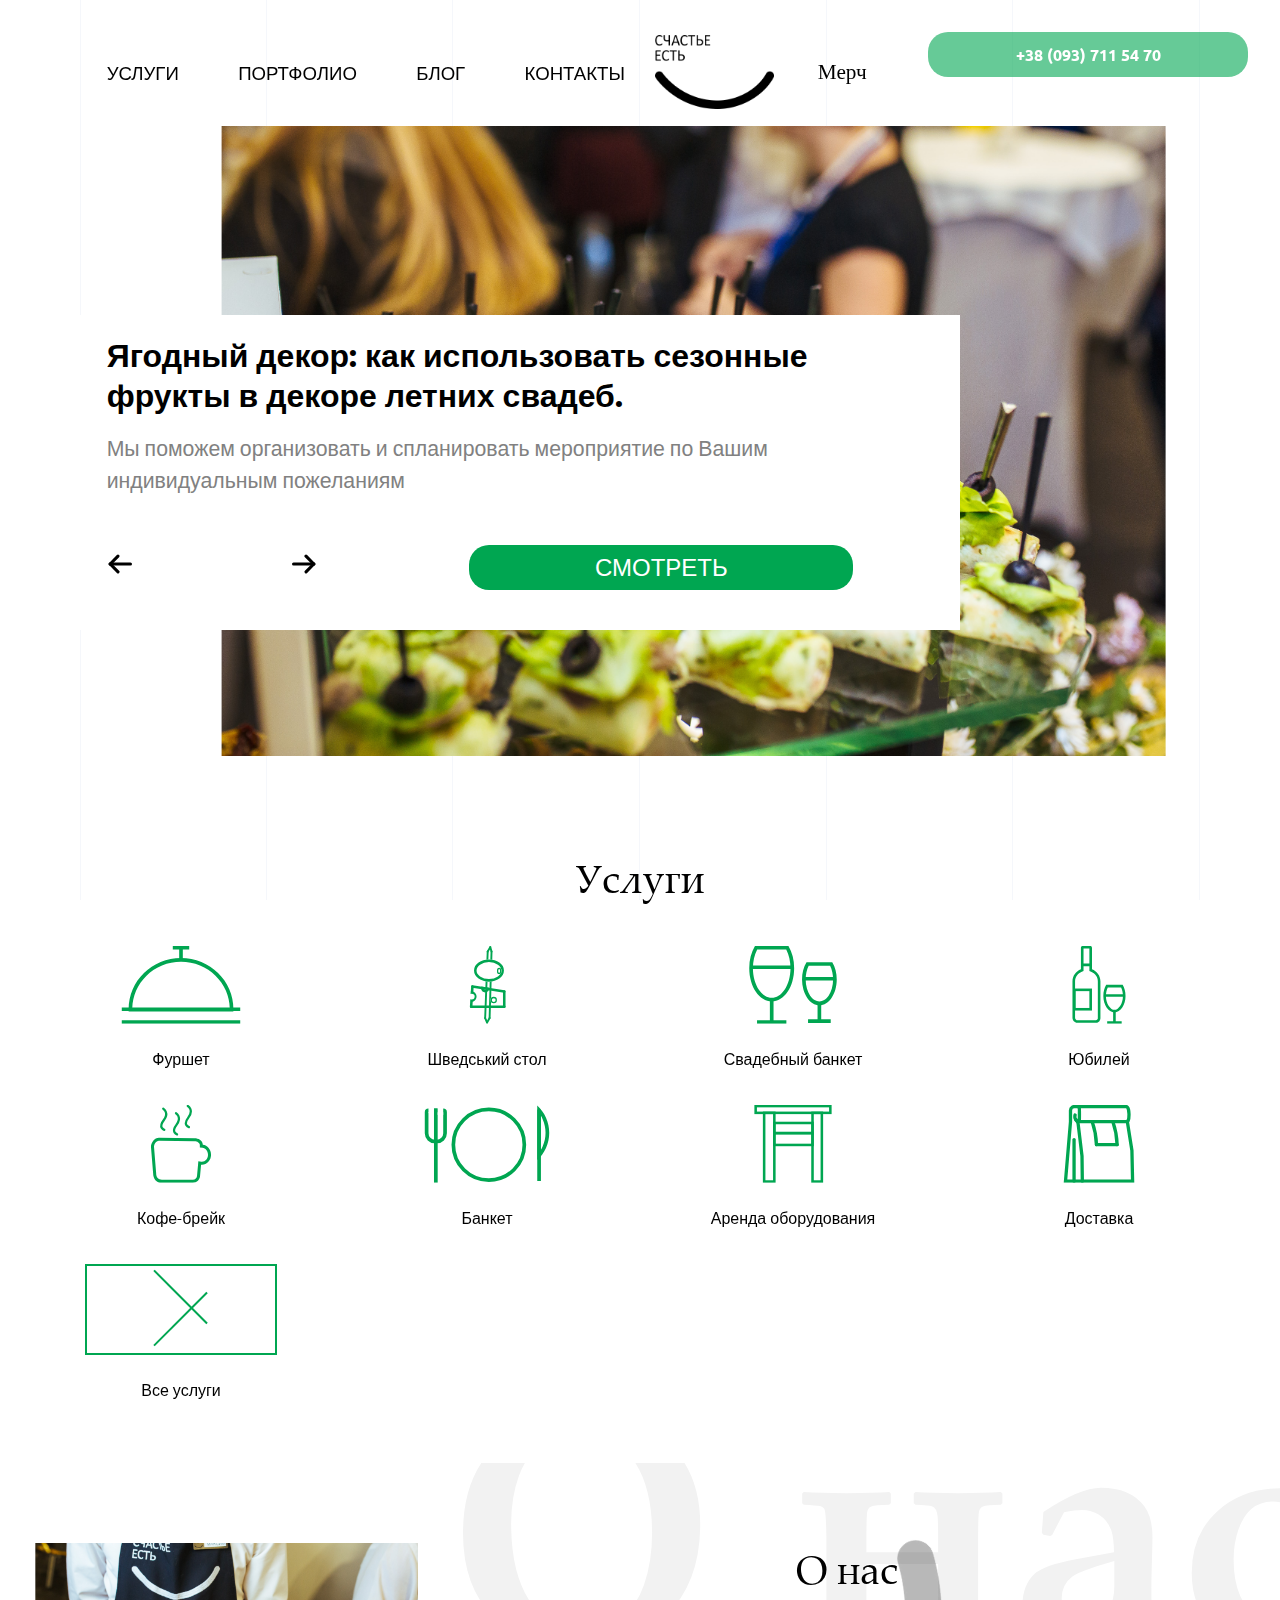
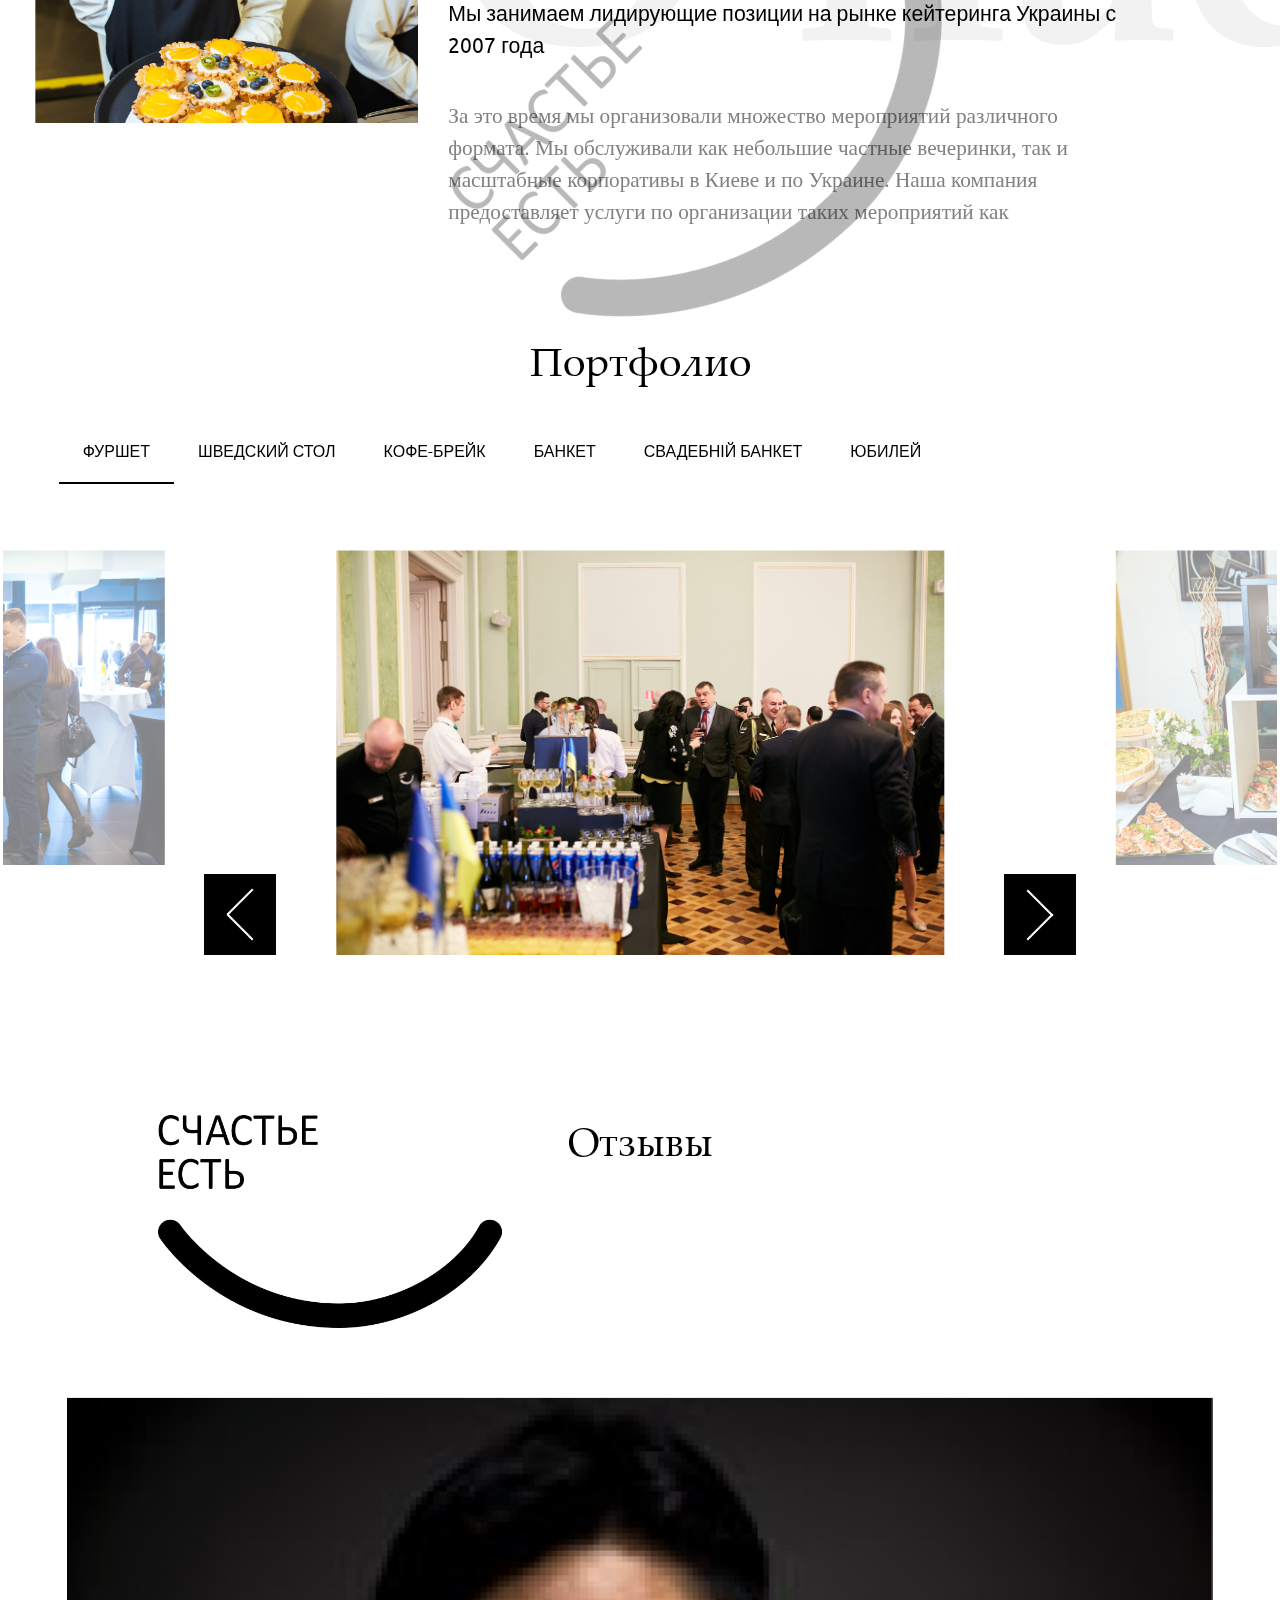
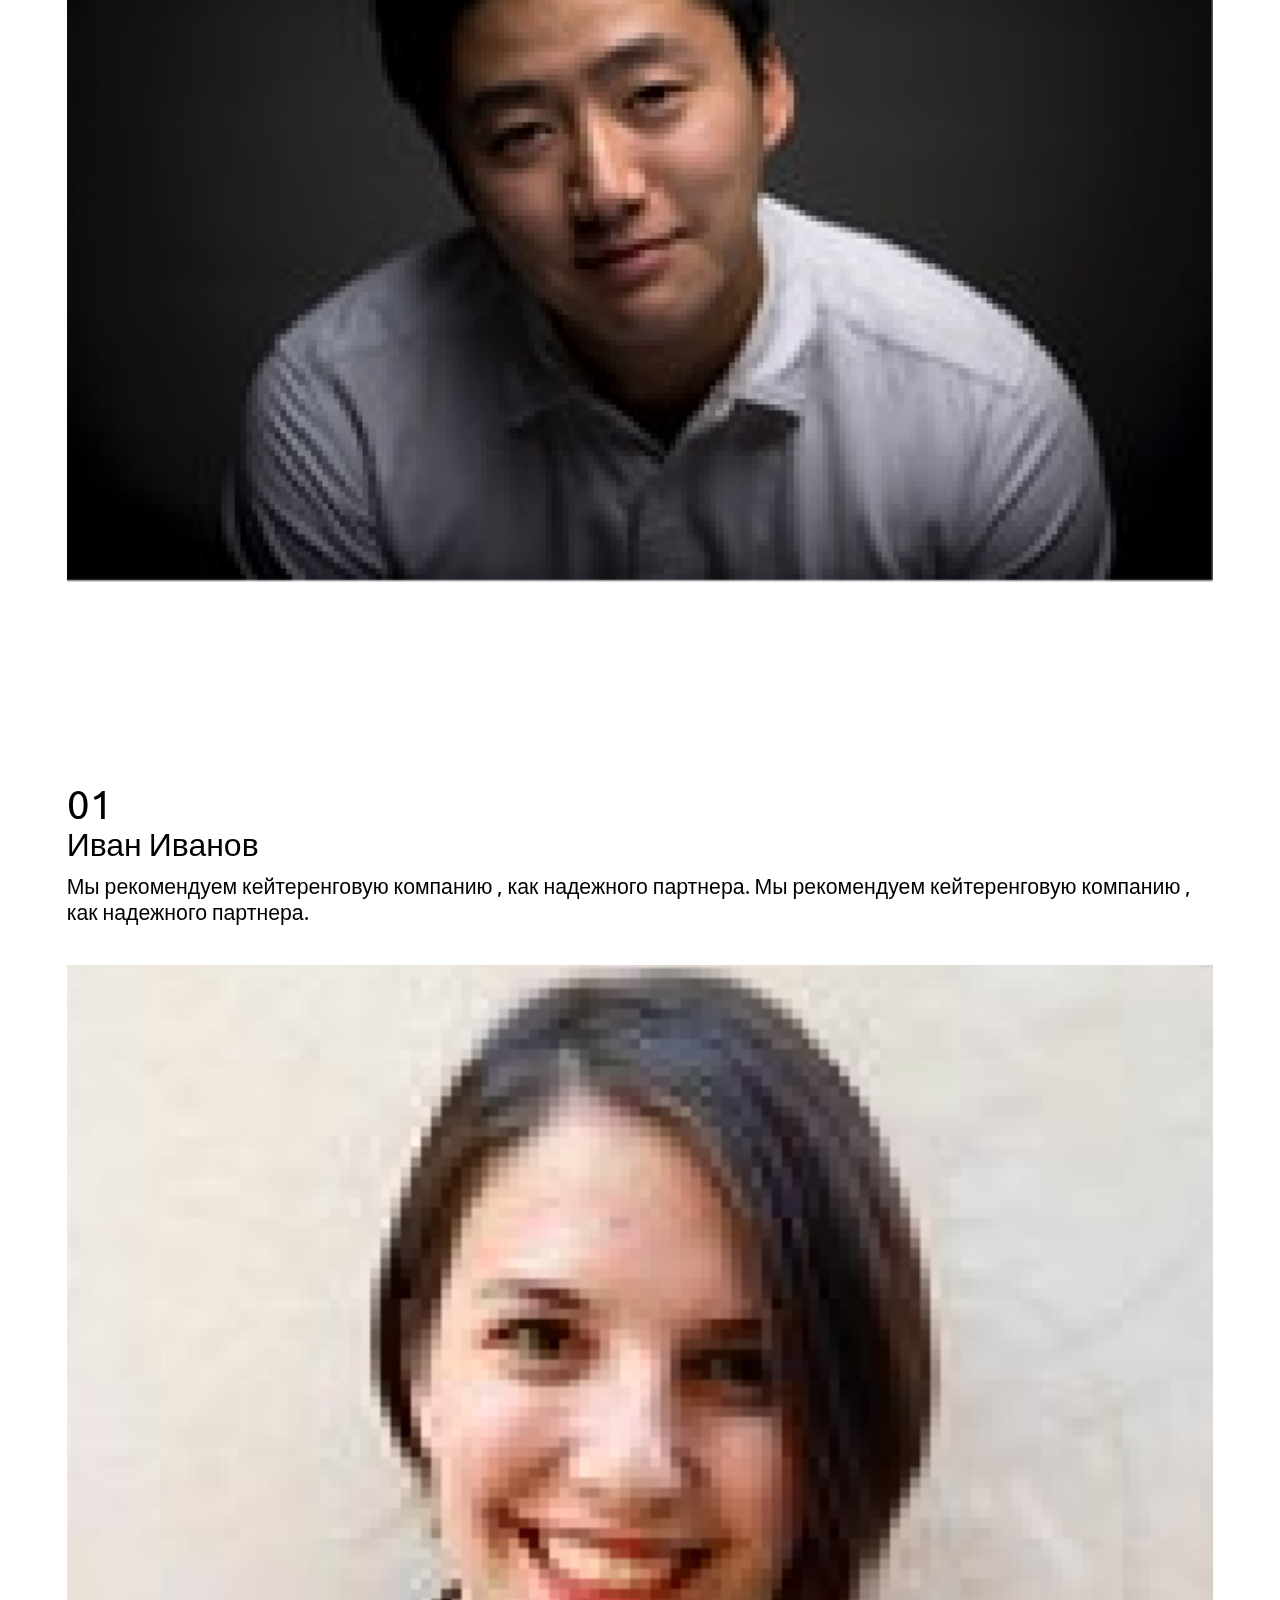
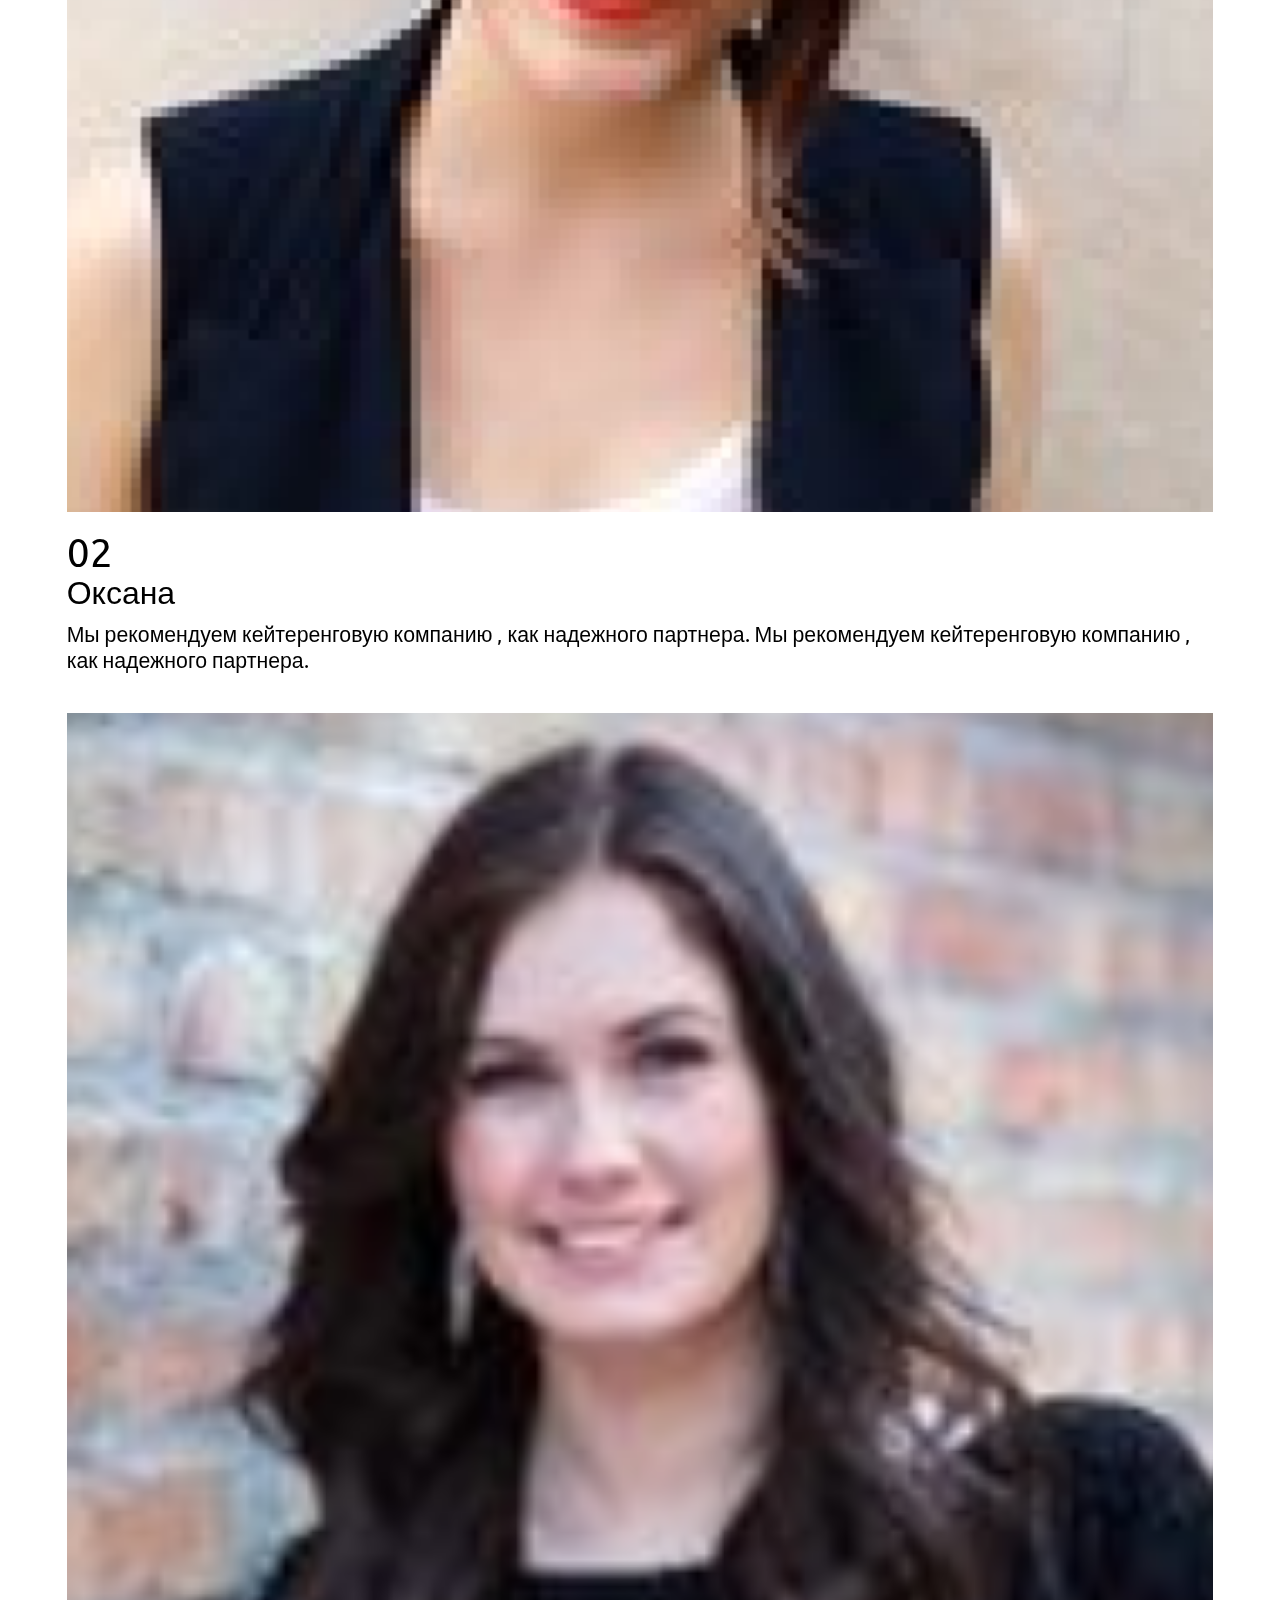
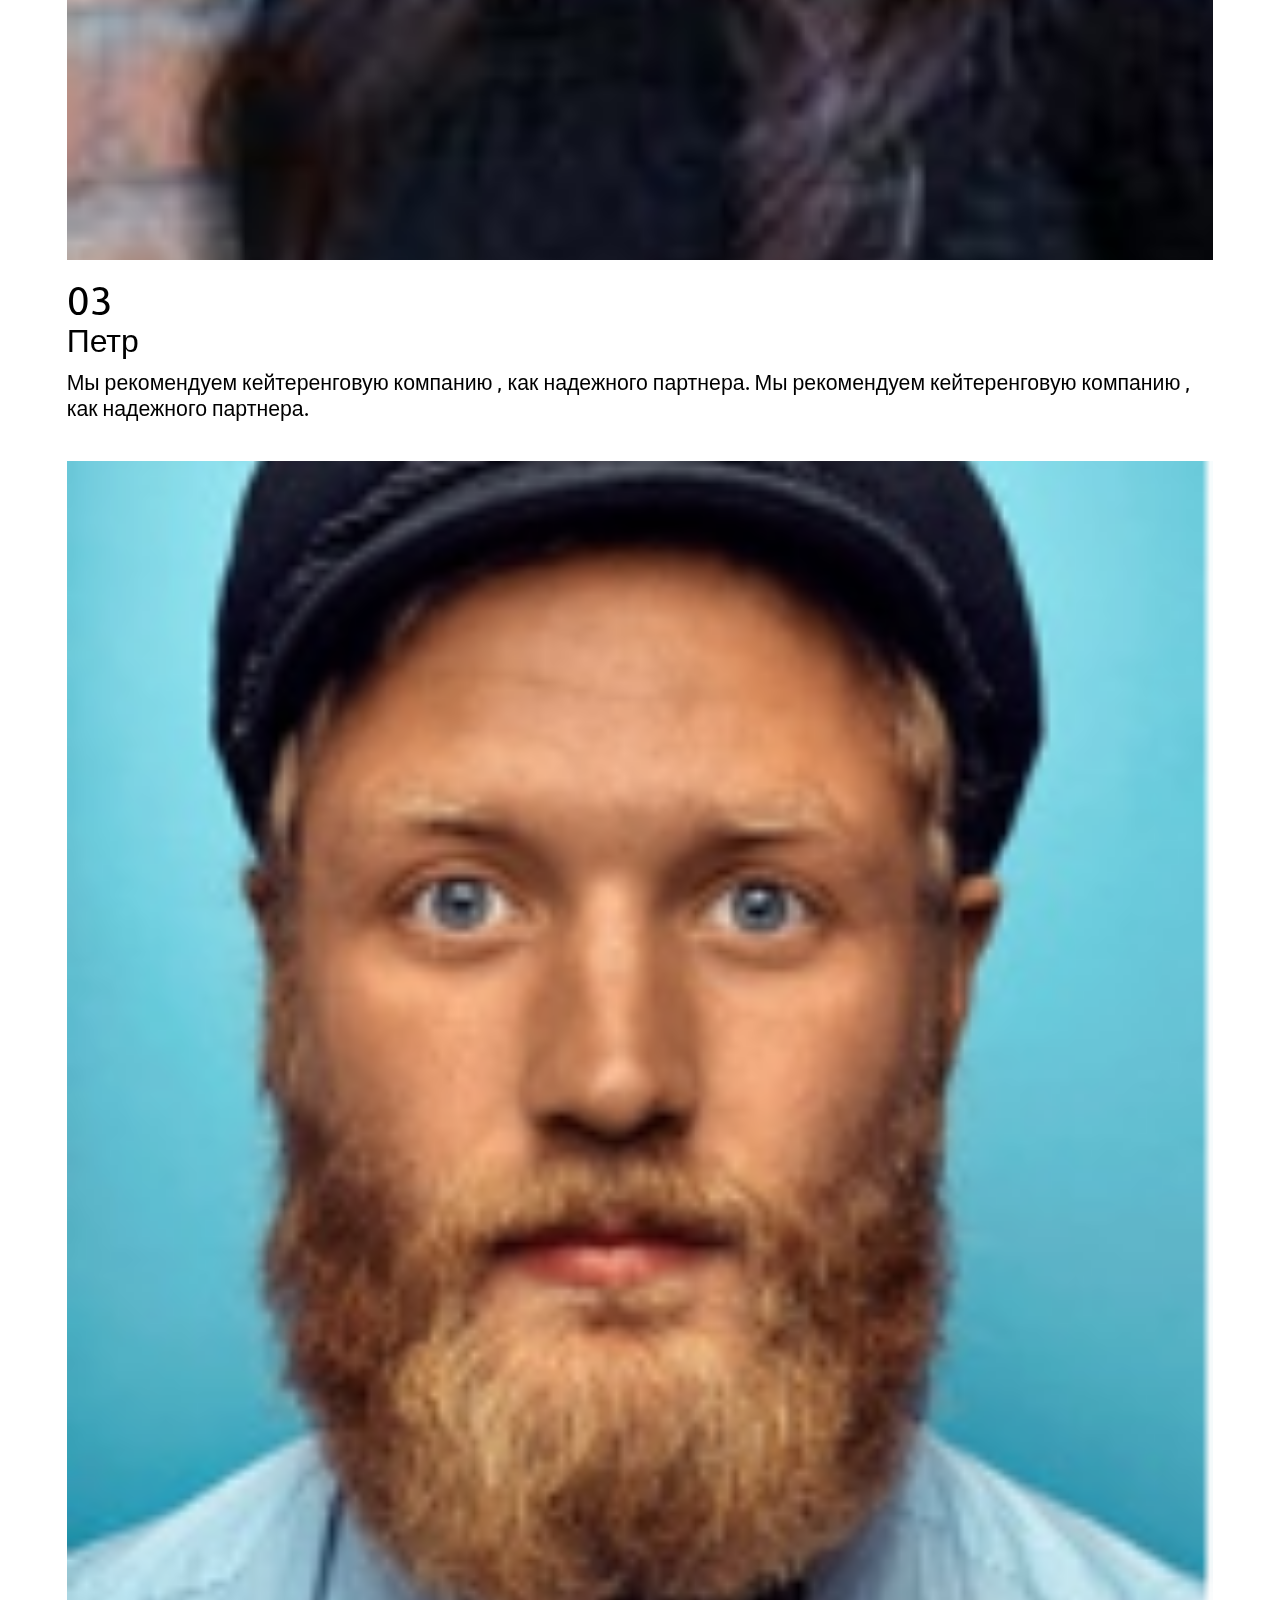
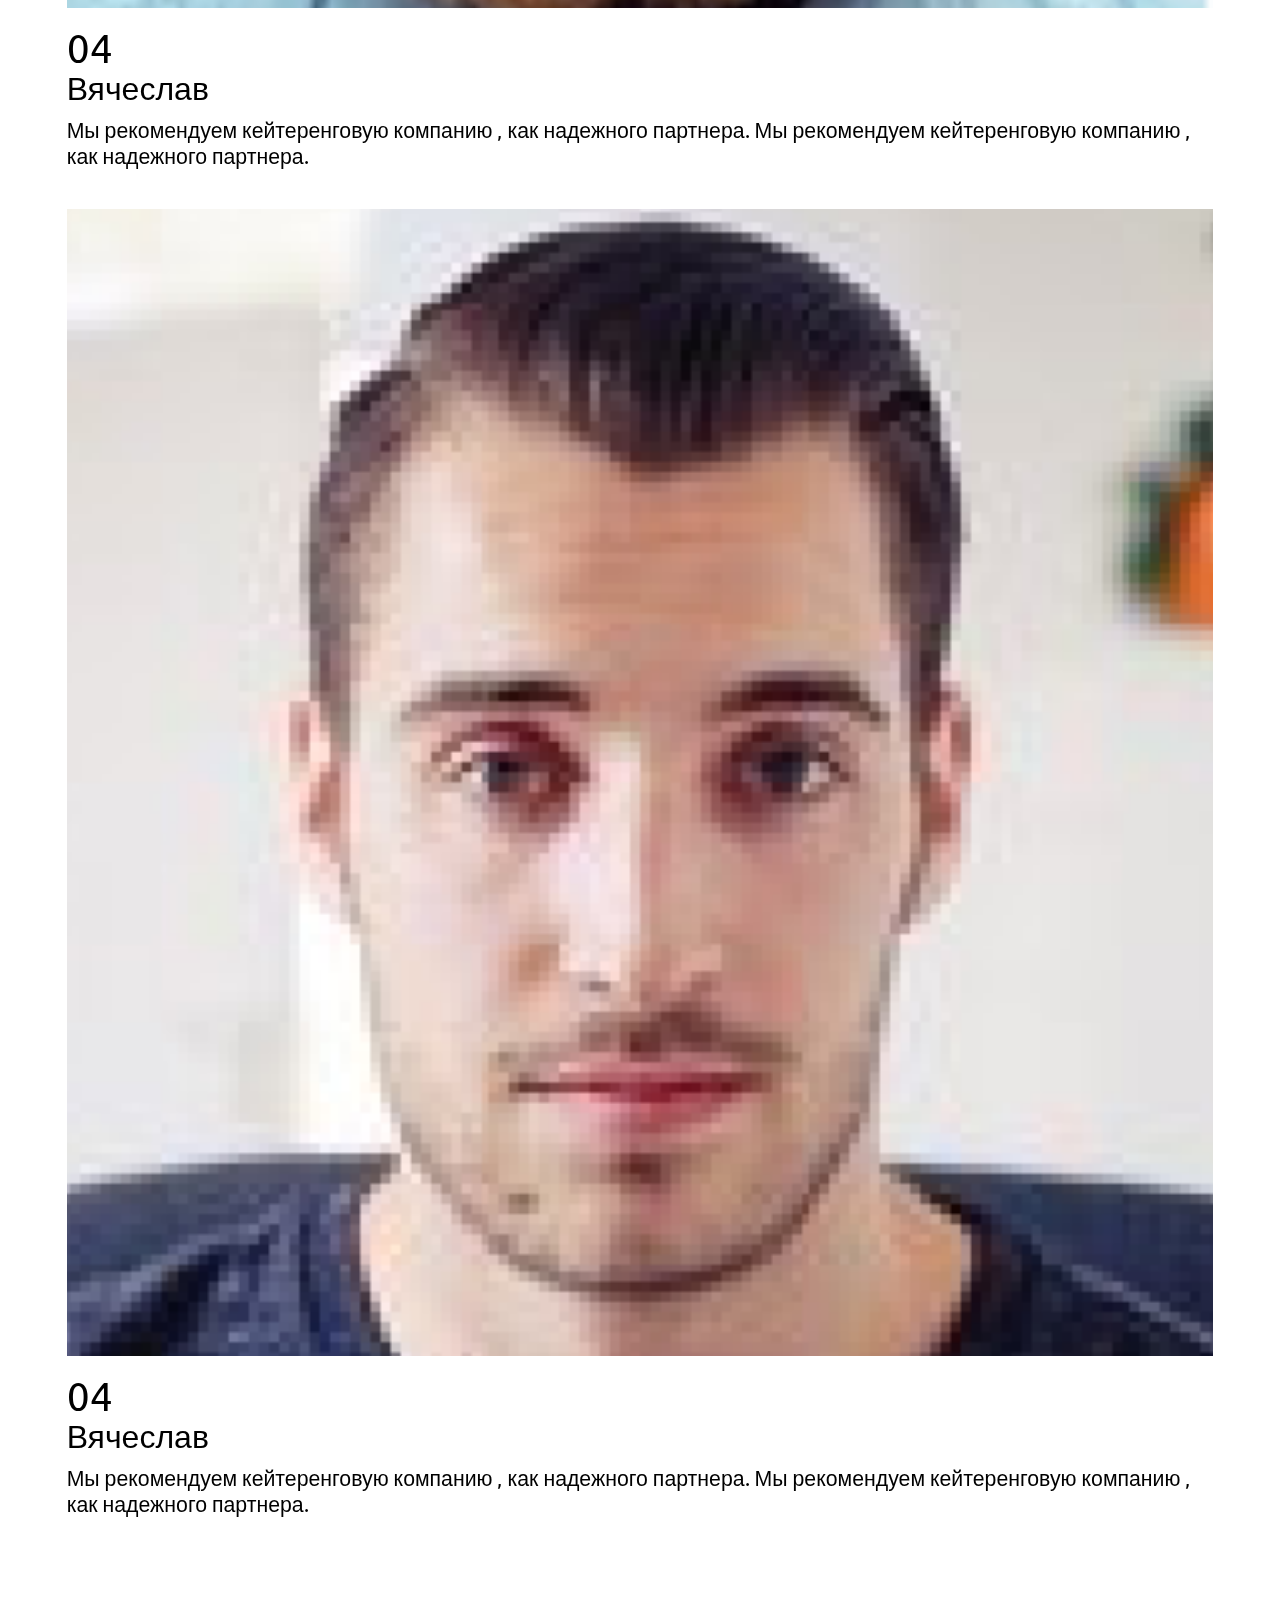
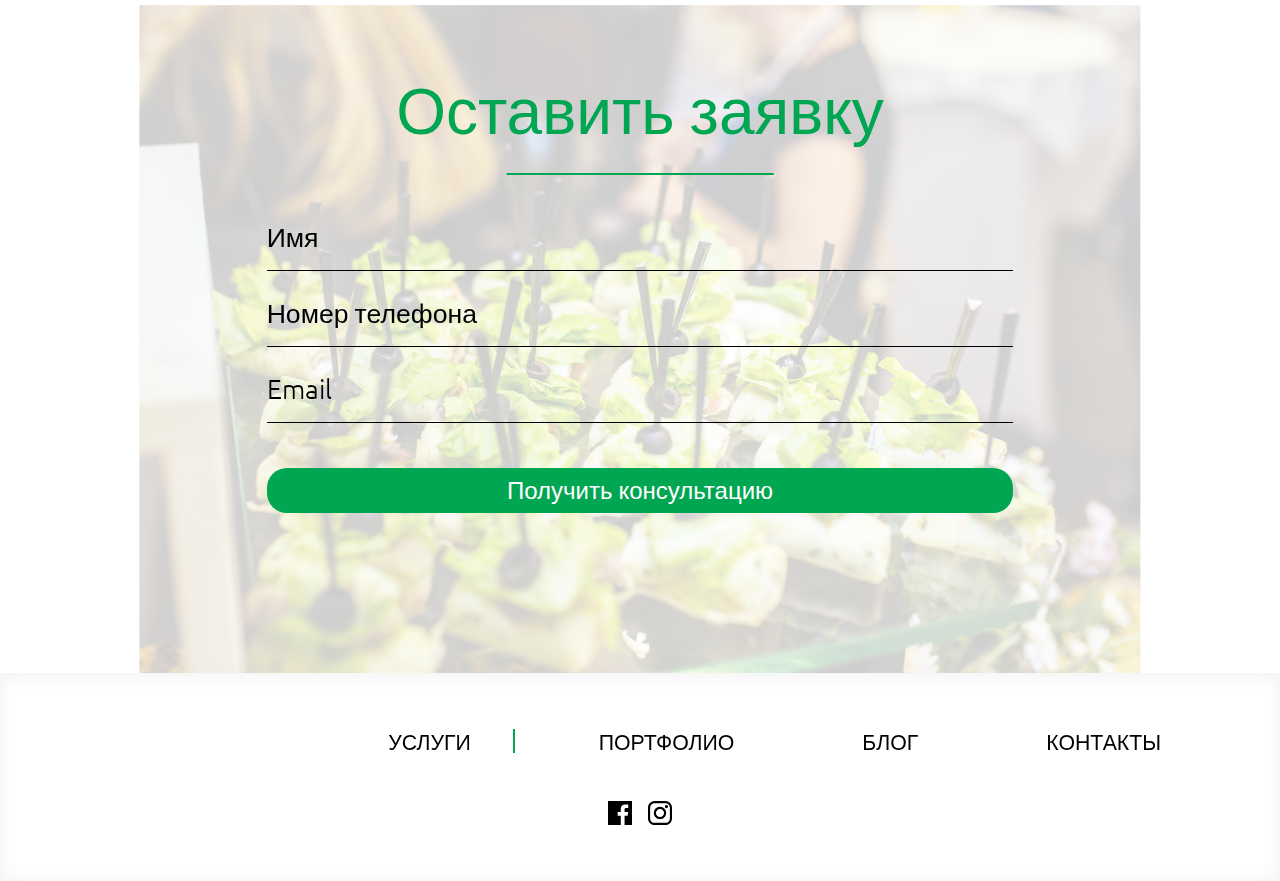
==== index.html @ 5f440e5e "create slider_riviews" ====
<!doctype html>
<html lang="en">
<head>
    <meta charset="UTF-8">
    <meta name="viewport"
          content="width=device-width, user-scalable=no, initial-scale=1.0, maximum-scale=1.0, minimum-scale=1.0">
    <meta http-equiv="X-UA-Compatible" content="ie=edge">
    <link rel="stylesheet" href="assest/fonts/palatino.css">
    <link rel="stylesheet" href="assest/fonts/ubuntu.css">
    <link rel="stylesheet" href="assest/css/reset.css">
    <link rel="stylesheet" href="assest/css/bootstrap-grid.min.css">
    <link rel="stylesheet" href="assest/js/slick/slick.css">
    <link rel="stylesheet" href="assest/css/style.css">
    <title>Catering</title>
</head>
<body>
<div class="main_wrapper">
    <header>
        <div class="container-fluid">
            <div class="row d-flex flex-row align-items-center ">
                <div class="col-3 d-block  col-md-6">
                    <div class=" d-md-none menu_burger menu_burger-js">
                        <p></p>
                    </div>
                    <div class="menu d-flex flex-column flex-md-row justify-content-md-between align-items-md-center">
                        <a class="menu_item" href="services.html">УСЛУГИ</a>
                        <a class="menu_item" href="portfolio.html">ПОРТФОЛИО</a>
                        <a class="menu_item" href="blog.html">БЛОГ</a>
                        <a class="menu_item" href="contacts.html">КОНТАКТЫ</a>
                        <a class="menu_item d-md-none" href="merch.html">МEРЧ</a>
                        <div class="menu_social d-md-none">
                            <div class="menu_social_icon">
                                <img src="assest/img/svg/facebook_black.svg" alt="">
                            </div>
                            <div class="menu_social_icon">
                                <img src="assest/img/svg/002-instagram-black.svg" alt="">
                            </div>
                        </div>
                    </div>
                </div>
                <div class="col-4 col-md-2">
                    <a href="index.html" class="logo_wrapper">
                        <img src="assest/img/svg/photo_2019-01-15_16-06-22.png" alt="">
                    </a>
                </div>
                <div class="d-none d-md-block col-md-2 justify-content-md-start align-items-md-center">
                    <a class="header_merch" href="merch.html">Мерч</a>
                </div>
                <button class="btn header_btn">
                    <p class="button_text d-none d-md-block">+38 (093) 711 54 70</p>
                    <img src="assest/img/svg/phone-call_header.svg" class="header_call_icon d-md-none">
                </button>
            </div>
        </div>
    </header>
    <section class="main_section">
        <div class="main_section_slider">
            <div class="main_section_slider_img_wrapper">
                <div class="main_section_slider_img">
                    <div>
                        <div class="slider_img_item">
                            <img src="assest/img/footer.jpg" alt="">
                        </div>
                    </div>
                    <div>
                        <div class="slider_img_item">
                            <img src="assest/img/header.jpg" alt="">
                        </div>
                    </div>
                    <div>
                        <div class="slider_img_item">
                            <img src="assest/img/about.jpg" alt="">
                        </div>
                    </div>
                </div>
            </div>
            <div class="main_section_slider_text_wrapper">
                <div class="main_section_slider_text">
                    <div>
                        <div class="slider_text_item">
                            <div class="slider_text_item_head">
                                Ягодный декор: как использовать сезонные фрукты в декоре летних свадеб.
                            </div>
                            <div class="slider_text_item_desc"><p>Мы поможем организовать и спланировать мероприятие по Вашим индивидуальным пожеланиям</p></div>
                            <div class="slider_text_item_button">
                                <a class="btn d-flex justify-content-center align-items-center" href="">СМОТРЕТЬ</a>
                            </div>
                        </div>
                    </div>
                    <div>
                        <div class="slider_text_item">
                            <div class="slider_text_item_head">
                                Украшение зала цветами летом
                            </div>
                            <div class="slider_text_item_desc"><p>Мы поможем организовать и спланировать мероприятие по Вашим индивидуальным пожеланиям.Мы поможем организовать и спланировать мероприятие по Вашим индивидуальным пожеланиям
                                Мы поможем организовать и спланировать мероприятие по Вашим индивидуальным пожеланиям</p></div>
                            <div class="slider_text_item_button">
                                <a class="btn d-flex justify-content-center align-items-center" href="">СМОТРЕТЬ</a>
                            </div>
                        </div>
                    </div>
                    <div>
                        <div class="slider_text_item">
                            <div class="slider_text_item_head">
                                Советы по оформлению зала
                            </div>
                            <div class="slider_text_item_desc"><p>Мы поможем организовать и спланировать мероприятие по Вашим индивидуальным пожеланиям</p></div>
                            <div class="slider_text_item_button">
                                <a class="btn d-flex justify-content-center align-items-center" href="">СМОТРЕТЬ</a>
                            </div>
                        </div>
                    </div>
                </div>
            </div>
        </div>
    </section>
    <section class="services">
        <h2 class="services_title">Услуги</h2>
        <div class="container-fluid">
            <div class="row d-flex flex-wrap">
                <div class="col-4 col-md-3">
                    <a href="#" class="services_wrapper_item">
                        <div class="services_wrapper_item_img">
                            <img src="assest/img/svg/services_icon_1.svg" alt="">
                        </div>
                        <p>Фуршет</p>
                    </a>
                </div>
                <div class="col-4 col-md-3">
                    <a href="#" class="services_wrapper_item">
                        <div class="services_wrapper_item_img">
                            <img src="assest/img/svg/services_icon_2.svg" alt="">
                        </div>
                        <p>Шведський стол</p>
                    </a>
                </div>
                <div class="col-4 col-md-3">
                    <a href="#" class="services_wrapper_item">
                        <div class="services_wrapper_item_img">
                            <img src="assest/img/svg/services_icon_3.svg" alt="">
                        </div>
                        <p>Свадебный банкет</p>
                    </a>
                </div>
                <div class="col-4 col-md-3">
                    <a href="#" class="services_wrapper_item">
                        <div class="services_wrapper_item_img">
                            <img src="assest/img/svg/services_icon_4.svg" alt="">
                        </div>
                        <p>Юбилей</p>
                    </a>
                </div>
                <div class="col-4 col-md-3">
                    <a href="#" class="services_wrapper_item">
                        <div class="services_wrapper_item_img">
                            <img src="assest/img/svg/services_icon_5.svg" alt="">
                        </div>
                        <p>Кофе-брейк</p>
                    </a>
                </div>
                <div class="col-4 col-md-3">
                    <a href="#" class="services_wrapper_item">
                        <div class="services_wrapper_item_img">
                            <img src="assest/img/svg/services_icon_6.svg" alt="">
                        </div>
                        <p>Банкет</p>
                    </a>
                </div>
                <div class="col-4 col-md-3">
                    <a href="#" class="services_wrapper_item">
                        <div class="services_wrapper_item_img">
                            <img src="assest/img/svg/services_icon_7.svg" alt="">
                        </div>
                        <p>Аренда оборудования</p></a>
                </div>
                <div class="col-4 col-md-3">
                    <a href="#" class="services_wrapper_item">
                        <div class="services_wrapper_item_img">
                            <img src="assest/img/svg/services_icon_8.svg" alt="">
                        </div>
                        <p>Доставка</p>
                    </a>
                </div>
                <div class="col-4 col-md-3">
                    <a href="#" class="services_wrapper_item ">
                        <div class="services_icon_more"><p></p></div>
                        <p>Все услуги</p>
                    </a>
                </div>
            </div>
        </div>
    </section>
    <section class="about_us">
        <div class="container-fluid">
            <div class="row">
                <div class="col-12 d-md-none">
                    <h2 class="about_us_title_mobile">О нас
                        <p class="bg_title about_us_bg_title">О нас</p>
                    </h2>
                </div>
                <div class="col-12 col-md-3 col-lg-4">
                    <div class="about_us_img">
                        <img src="assest/img/about.jpg" alt="">
                    </div>
                </div>
                <div class="col-12 col-md-9 col-lg-8">
                    <h2 class="about_us_title d-none d-md-block">О нас
                        <p class="bg_title">О нас</p></h2>
                    <div class="about_us_subtitle">
                        <p>Мы занимаем лидирующие позиции на рынке кейтеринга Украины с 2007 года</p>
                    </div>
                    <div class="about_us_wrapper_info d-flex flex-column">
                        <div class="about_us_wrapper_info_text">
                            <p>За это время мы организовали множество мероприятий различного формата. Мы обслуживали как
                                небольшие частные вечеринки, так и масштабные корпоративы в Киеве и по Украине. Наша
                                компания предоставляет услуги по организации таких мероприятий как фуршет, банкет,
                                свадьба, кофе-брейк, коктейль, барбекю.</p>
                            <p>
                                Индивидуальный подход к каждому заказчику включает в себя подбор меню, которое будет
                                лучше всего соответствовать мероприятию, оформление зала и сервировку столов,
                                обеспечение безупречной работы обслуживающего персонала и оперативное решение всех
                                организационных вопросов. Команда профессионалов воплотит в жизнь все Ваши идеи и мечты!
                            </p>
                        </div>
                        <div class="about_us_read_more read-more-js d-block d-md-none">Читать...</div>
                        <div class="about_us_bg_logo">
                            <img src="assest/img/svg/photo_2019-01-15_16-06-22.png" alt="">
                        </div>
                    </div>
                </div>
            </div>
        </div>

    </section>
    <section class="portfolio">
        <h2 class="portfolio_title">Портфолио</h2>
        <div class="portfolio_category">
            <div class="portfolio_category_item portfolio_category_item_active">ФУРШЕТ</div>
            <div class="portfolio_category_item">ШВЕДСКИЙ СТОЛ</div>
            <div class="portfolio_category_item">КОФЕ-БРЕЙК</div>
            <div class="portfolio_category_item">БАНКЕТ</div>
            <div class="portfolio_category_item">СВАДЕБНІЙ БАНКЕТ</div>
            <div class="portfolio_category_item">ЮБИЛЕЙ</div>
        </div>
        <div class="portfolio_slider">
            <div class="portfolio_slider_item">
                <div class="portfolio_slider_wrapper_img">
                    <img src="assest/img/portholio%201.jpg" alt="">
                </div>
            </div>
            <div class="portfolio_slider_item">
                <div class="portfolio_slider_wrapper_img">
                    <img src="assest/img/portholio%202.jpg" alt="">
                </div>
            </div>
            <div class="portfolio_slider_item">
                <div class="portfolio_slider_wrapper_img">
                    <img src="assest/img/portholio%203.jpg" alt="">
                </div>
            </div>
            <div class="portfolio_slider_item">
                <div class="portfolio_slider_wrapper_img">
                    <img src="assest/img/portholio%204.jpg" alt="">
                </div>
            </div>
            <div class="portfolio_slider_item">
                <div class="portfolio_slider_wrapper_img">
                    <img src="assest/img/portholio%204.jpg" alt="">
                </div>
            </div>
        </div>
    </section>
    <section class="reviews">
        <div class="reviews_title">
            <h2>Отзывы</h2>
            <div class="reviews_title_logo">
                <img src="assest/img/svg/photo_2019-01-15_16-06-22.png" alt="">
            </div>
        </div>
        <div class="reviews_slider">
            <div class="reviews_slider_wrapper_item">
                <div class="reviews_slider_item">
                    <div class="reviews_slider_item_img">
                        <img src="assest/img/reviews/Rectangle43@2x.png" alt="">
                    </div>
                    <div class="reviews_slider_item_info">
                        <p class="reviews_slider_item_info_num">01</p>
                        <div class="reviews_slider_item_info_name">Иван Иванов</div>
                        <div class="reviews_slider_item_info_text">Мы рекомендуем кейтеренговую компанию , как надежного
                            партнера. Мы рекомендуем кейтеренговую компанию , как надежного партнера.
                        </div>
                    </div>
                </div>
            </div>
            <div class="reviews_slider_wrapper_item">
                <div class="reviews_slider_item">
                    <div class="reviews_slider_item_img">
                        <img src="assest/img/reviews/Rectangle39@2x.png" alt="">
                    </div>
                    <div class="reviews_slider_item_info">
                        <p class="reviews_slider_item_info_num">02</p>
                        <div class="reviews_slider_item_info_name">Оксана</div>
                        <div class="reviews_slider_item_info_text">Мы рекомендуем кейтеренговую компанию , как надежного
                            партнера. Мы рекомендуем кейтеренговую компанию , как надежного партнера.
                        </div>
                    </div>
                </div>
            </div>
            <div class="reviews_slider_wrapper_item">
                <div class="reviews_slider_item">
                    <div class="reviews_slider_item_img">
                        <img src="assest/img/reviews/Rectangle40.png" alt="">
                    </div>
                    <div class="reviews_slider_item_info">
                        <p class="reviews_slider_item_info_num">03</p>
                        <div class="reviews_slider_item_info_name">Петр</div>
                        <div class="reviews_slider_item_info_text">Мы рекомендуем кейтеренговую компанию , как надежного
                            партнера. Мы рекомендуем кейтеренговую компанию , как надежного партнера.
                        </div>
                    </div>
                </div>
            </div>
            <div class="reviews_slider_wrapper_item">
                <div class="reviews_slider_item">
                    <div class="reviews_slider_item_img">
                        <img src="assest/img/reviews/Rectangle41.png" alt="">
                    </div>
                    <div class="reviews_slider_item_info">
                        <p class="reviews_slider_item_info_num">04</p>
                        <div class="reviews_slider_item_info_name">Вячеслав</div>
                        <div class="reviews_slider_item_info_text">Мы рекомендуем кейтеренговую компанию , как надежного
                            партнера. Мы рекомендуем кейтеренговую компанию , как надежного партнера.
                        </div>
                    </div>
                </div>
            </div>
            <div class="reviews_slider_wrapper_item">
                <div class="reviews_slider_item">
                    <div class="reviews_slider_item_img">
                        <img src="assest/img/reviews/Rectangle42@2x.png" alt="">
                    </div>
                    <div class="reviews_slider_item_info">
                        <p class="reviews_slider_item_info_num">04</p>
                        <div class="reviews_slider_item_info_name">Вячеслав</div>
                        <div class="reviews_slider_item_info_text">Мы рекомендуем кейтеренговую компанию , как надежного
                            партнера. Мы рекомендуем кейтеренговую компанию , как надежного партнера.
                        </div>
                    </div>
                </div>
            </div>
        </div>
        <div class="reviews_slider_down_wrapper">
            <div class="reviews_slider_down d-block d-md-none">
                <div>
                    <div class="reviews_slider_down_img">
                        <img src="assest/img/reviews/Rectangle43@2x.png" alt="">
                    </div>
                </div>
                <div>
                    <div class="reviews_slider_down_img">
                        <img src="assest/img/reviews/Rectangle39@2x.png" alt="">
                    </div>
                </div>
                <div>
                    <div class="reviews_slider_down_img">
                        <img src="assest/img/reviews/Rectangle40@2x.png" alt="">
                    </div>
                </div>
                <div>
                    <div class="reviews_slider_down_img">
                        <img src="assest/img/reviews/Rectangle41@2x.png" alt="">
                    </div>
                </div>
                <div>
                    <div class="reviews_slider_down_img">
                        <img src="assest/img/reviews/Rectangle42@2x.png" alt="">
                    </div>
                </div>
            </div>
        </div>

    </section>
    <section class="wrapper_form">
        <div class="form_title">Оставить заявку</div>
        <form class="form" action="#" method="post">
            <div class="form_input">
                <input id="name" name="name" type="text">
                <label for="name">Имя</label>
                <div class="form_input_property"><img src="assest/img/svg/properly.svg" alt=""></div>
            </div>
            <div class="form_input">
                <input id="phone" name="tel" type="tel">
                <label for="phone">Номер телефона</label>
                <div class="form_input_property"><img src="assest/img/svg/properly.svg" alt=""></div>
            </div>
            <div class="form_input">
                <input id="email" name="email" type="email" >
                <label for="email">Email</label>
                <div class="form_input_property"><img src="assest/img/svg/properly.svg" alt=""></div>
            </div>
            <button class="btn btn_form" type="submit">Получить консультацию</button>
        </form>
        <div class="form_bg">
            <img src="assest/img/footer.jpg" alt="">
        </div>
    </section>
    <footer class="footer">
        <div class="container-fluid">
            <div class="row">
                <div class="col-12 col-md-6 m-md-auto d-flex justify-content-around">
                    <a href="" class="footer_link">УСЛУГИ</a>
                    <a href="" class="footer_link">ПОРТФОЛИО</a>
                    <a href="" class="footer_link">БЛОГ</a>
                    <a href="" class="footer_link">КОНТАКТЫ</a>
                </div>
            </div>
            <div class="row">
                <div class="col-12 d-flex  align-items-md-center justify-content-center">
                    <div class="footer_social_icon"><img src="assest/img/svg/facebook_black.svg" alt=""></div>
                    <div class="footer_social_icon"><img src="assest/img/svg/002-instagram-black.svg" alt=""></div>
                </div>
            </div>
        </div>
    </footer>
</div>
<!-----------------Pop_up--------------------->

<div class="pop_up_form">

</div>

<!------------------Scripts------------------->
<div class="wrapper_main_bg">
    <div class="main_bg_col"></div>
    <div class="main_bg_col"></div>
    <div class="main_bg_col"></div>
    <div class="main_bg_col"></div>
    <div class="main_bg_col d-none d-md-block"></div>
    <div class="main_bg_col d-none d-md-block"></div>

</div>
<script src="assest/js/jquery.js"></script>
<script type="text/javascript" src="assest/js/slick/slick.min.js"></script>
<script src="assest/js/script.js"></script>
</body>
</html>
---- assest/fonts/palatino.css ----
@font-face {
    font-family: 'Palatino Linotype';
    font-style: normal;
    font-weight: 400;
    src: local('Palatino Linotype Regular'), local('Palatino Linotype Regular'),
    url('pala.ttf') format('truetype'); /* Safari, Android, iOS */
}

@font-face {
    font-family: 'Palatino Linotype';
    font-style: normal;
    font-weight: 700;
    src: local('Palatino Linotype Bold'), local('Palatino Linotype Bold'),
    url('palab.ttf') format('truetype'); /* Safari, Android, iOS */
}
---- assest/fonts/ubuntu.css ----
/* ubuntu-300 - latin */
@font-face {
    font-family: 'Ubuntu';
    font-style: normal;
    font-weight: 300;
    src: local('Ubuntu Light'), local('Ubuntu-Light'),
    url('ubuntu-v13-latin-300.woff2') format('woff2'), /* Chrome 26+, Opera 23+, Firefox 39+ */
    url('ubuntu-v13-latin-300.woff') format('woff'); /* Chrome 6+, Firefox 3.6+, IE 9+, Safari 5.1+ */
}
/* ubuntu-300italic - latin */
@font-face {
    font-family: 'Ubuntu';
    font-style: italic;
    font-weight: 300;
    src: local('Ubuntu Light Italic'), local('Ubuntu-LightItalic'),
    url('ubuntu-v13-latin-300italic.woff2') format('woff2'), /* Chrome 26+, Opera 23+, Firefox 39+ */
    url('ubuntu-v13-latin-300italic.woff') format('woff'); /* Chrome 6+, Firefox 3.6+, IE 9+, Safari 5.1+ */
}
/* ubuntu-italic - latin */
@font-face {
    font-family: 'Ubuntu';
    font-style: italic;
    font-weight: 400;
    src: local('Ubuntu Italic'), local('Ubuntu-Italic'),
    url('ubuntu-v13-latin-italic.woff2') format('woff2'), /* Chrome 26+, Opera 23+, Firefox 39+ */
    url('ubuntu-v13-latin-italic.woff') format('woff'); /* Chrome 6+, Firefox 3.6+, IE 9+, Safari 5.1+ */
}
/* ubuntu-regular - latin */
@font-face {
    font-family: 'Ubuntu';
    font-style: normal;
    font-weight: 400;
    src: local('Ubuntu Regular'), local('Ubuntu-Regular'),
    url('ubuntu-v13-latin-regular.woff2') format('woff2'), /* Chrome 26+, Opera 23+, Firefox 39+ */
    url('ubuntu-v13-latin-regular.woff') format('woff'); /* Chrome 6+, Firefox 3.6+, IE 9+, Safari 5.1+ */
}
/* ubuntu-500 - latin */
@font-face {
    font-family: 'Ubuntu';
    font-style: normal;
    font-weight: 500;
    src: local('Ubuntu Medium'), local('Ubuntu-Medium'),
    url('ubuntu-v13-latin-500.woff2') format('woff2'), /* Chrome 26+, Opera 23+, Firefox 39+ */
    url('ubuntu-v13-latin-500.woff') format('woff'); /* Chrome 6+, Firefox 3.6+, IE 9+, Safari 5.1+ */
}
/* ubuntu-500italic - latin */
@font-face {
    font-family: 'Ubuntu';
    font-style: italic;
    font-weight: 500;
    src: local('Ubuntu Medium Italic'), local('Ubuntu-MediumItalic'),
    url('ubuntu-v13-latin-500italic.woff2') format('woff2'), /* Chrome 26+, Opera 23+, Firefox 39+ */
    url('ubuntu-v13-latin-500italic.woff') format('woff'); /* Chrome 6+, Firefox 3.6+, IE 9+, Safari 5.1+ */
}
/* ubuntu-700 - latin */
@font-face {
    font-family: 'Ubuntu';
    font-style: normal;
    font-weight: 700;
    src: local('Ubuntu Bold'), local('Ubuntu-Bold'),
    url('ubuntu-v13-latin-700.woff2') format('woff2'), /* Chrome 26+, Opera 23+, Firefox 39+ */
    url('ubuntu-v13-latin-700.woff') format('woff'); /* Chrome 6+, Firefox 3.6+, IE 9+, Safari 5.1+ */
}
/* ubuntu-700italic - latin */
@font-face {
    font-family: 'Ubuntu';
    font-style: italic;
    font-weight: 700;
    src: local('Ubuntu Bold Italic'), local('Ubuntu-BoldItalic'),
    url('ubuntu-v13-latin-700italic.woff2') format('woff2'), /* Chrome 26+, Opera 23+, Firefox 39+ */
    url('ubuntu-v13-latin-700italic.woff') format('woff'); /* Chrome 6+, Firefox 3.6+, IE 9+, Safari 5.1+ */
}
---- assest/css/style.css ----
body, html, * {
  font-size: 10px;
  color: #000;
}
@media screen and (max-width: 1680px) {
  body, html, * {
    font-size: 8px;
  }
}
@media screen and (max-width: 1200px) {
  body, html, * {
    font-size: 6px;
  }
}

a {
  cursor: pointer;
  text-decoration: none;
}
a a:hover {
  text-decoration: none;
}

.btn {
  cursor: pointer;
  background-color: #00A651;
  height: 40px;
  font-family: "Ubuntu", sans-serif;
  border-radius: 20px;
  border: none;
  outline: none;
}
@media screen and (min-width: 767px) {
  .btn {
    height: 45px;
    width: auto;
  }
}
.btn p {
  font-weight: 700;
  color: #fff;
  font-size: 2rem;
  line-height: 2.5rem;
}

h2 {
  font-size: 4rem;
  line-height: 5rem;
  font-family: "Palatino Linotype", sans-serif;
  color: #000;
  position: relative;
  font-weight: 300;
}
@media screen and (min-width: 767px) {
  h2 {
    font-size: 7rem;
    line-height: 8.66rem;
    width: 100%;
    text-align: center;
  }
}
@media screen and (min-width: 767px) and (min-width: 992px) {
  h2 {
    font-size: 5rem;
    line-height: 6.7rem;
  }
}

.bg_title {
  font-size: 18rem;
  font-family: "Palatino Linotype", sans-serif;
  color: #000;
  font-weight: 700;
  opacity: 0.05;
  position: absolute;
  text-align: center;
  top: 50%;
  left: -15rem;
  transform: translate(0%, -50%);
  white-space: nowrap;
}
@media screen and (min-width: 767px) {
  .bg_title {
    font-size: 40rem;
    line-height: 50rem;
    left: 0;
    width: 100%;
  }
}

.wrapper_main_bg {
  padding: 0 6rem;
  position: fixed;
  z-index: -1;
  top: 0;
  left: 0;
  width: 100vw;
  height: 100%;
  display: flex;
}
@media screen and (min-width: 992px) {
  .wrapper_main_bg {
    padding: 0 13.33rem;
  }
}
@media screen and (min-width: 992px) and (min-width: 992px) {
  .wrapper_main_bg {
    padding: 0 10rem;
  }
}

.main_bg_col {
  width: 25%;
  border-right: 1px solid #F5F7FB;
}
@media screen and (min-width: 992px) {
  .main_bg_col {
    width: calc(100% / 6);
  }
}
.main_bg_col:first-child {
  border-left: 1px solid #F5F7FB;
}

.body_hidden {
  overflow: hidden;
}

header {
  padding: 0 3.5rem;
  padding-top: 1.5rem;
  padding-bottom: 1.5rem;
  position: fixed;
  top: 0;
  left: 0;
  z-index: 100;
  width: 100vw;
  transition: background-color 500ms;
}
@media screen and (min-width: 767px) {
  header {
    padding: 0 13.33rem;
    padding-top: 4.33rem;
    padding-bottom: 4.33rem;
  }
}

.menu_burger {
  position: relative;
  width: 10vw;
  height: 10vw;
  display: flex;
  justify-content: center;
  align-items: center;
  z-index: 110;
}
.menu_burger p {
  width: 100%;
  height: 2px;
  background-color: #000;
  position: relative;
  transition: height 500ms;
}
.menu_burger p:after {
  content: "";
  width: 100%;
  position: absolute;
  height: 2px;
  left: 0;
  background-color: #000;
  top: -10px;
  transition: 500ms;
}
.menu_burger p:before {
  content: "";
  width: 100%;
  position: absolute;
  height: 2px;
  left: 0;
  background-color: #000;
  top: 10px;
  transition: 500ms;
}
.menu_burger_open p {
  height: 0;
  transition: height 500ms;
}
.menu_burger_open p:before {
  width: 80%;
  top: 50%;
  left: 50%;
  transform: translate(-50%, -50%) rotate(45deg);
}
.menu_burger_open p:after {
  width: 80%;
  top: 50%;
  left: 50%;
  transform: translate(-50%, -50%) rotate(-45deg);
}

.menu {
  padding-top: 27vh;
  position: fixed;
  width: 100vw;
  height: 100%;
  top: 0;
  left: -100vw;
  z-index: 100;
  background-color: #fff;
  transition: 500ms;
}
@media screen and (max-height: 350px) {
  .menu {
    padding-top: 20vh;
  }
}
@media screen and (min-width: 767px) {
  .menu {
    padding: 0;
    position: static;
    width: auto;
    height: auto;
    background-color: transparent;
    margin-left: -15px;
  }
}
.menu_item {
  font-family: "Ubuntu", sans-serif;
  font-size: 4rem;
  line-height: 5rem;
  color: #000;
  margin-bottom: 5vh;
  text-align: center;
}
@media screen and (min-width: 767px) {
  .menu_item {
    margin-bottom: 0;
    font-size: 2.33rem;
  }
}
@media screen and (max-height: 420px) {
  .menu_item {
    margin-bottom: 3vh;
  }
}
.menu_item:last-child {
  margin-bottom: 0;
}
.menu_open {
  left: 0;
}
.menu_social {
  position: absolute;
  bottom: 6vh;
  left: 0;
  width: 100%;
  display: flex;
  flex-direction: row;
  justify-content: center;
}
.menu_social:before {
  content: "";
  position: absolute;
  top: -100%;
  left: 50%;
  width: 80%;
  height: 1px;
  background-color: #000;
  transform: translate(-50%, -50%);
}
.menu_social_icon {
  width: 3rem;
  height: 3rem;
  margin-right: 3rem;
}
.menu_social_icon:last-child {
  margin-right: 0;
}
.menu_social_icon img {
  width: 100%;
  height: auto;
}

.logo_wrapper {
  display: block;
  position: relative;
  padding-top: 50%;
  z-index: 110;
}
@media screen and (max-height: 420px) {
  .logo_wrapper {
    padding-top: 30%;
  }
}
.logo_wrapper img {
  position: absolute;
  top: 0;
  left: 0;
  width: auto;
  height: 100%;
}

.header_merch {
  font-size: 2.66rem;
  line-height: 3rem;
  margin-left: -15px;
}

.header_btn {
  background-color: rgba(0, 166, 81, 0.6);
  position: absolute;
  z-index: 110;
  right: 6rem;
  top: 1rem;
  width: 40px;
}
@media screen and (min-width: 767px) {
  .header_btn {
    width: 25vw;
    top: 4rem;
    right: 4rem;
  }
}

.main_section {
  margin-top: 14vh;
  margin-bottom: 10rem;
}
@media screen and (max-height: 420px) {
  .main_section {
    margin-top: 20vh;
  }
}
@media screen and (min-width: 767px) {
  .main_section {
    padding-left: 13.33rem;
  }
}

.slider_img_item {
  width: 100%;
  height: 35vh;
  margin-bottom: 2rem;
  overflow: hidden;
  position: relative;
}
@media screen and (min-width: 767px) {
  .slider_img_item {
    height: 70vh;
  }
}
.slider_img_item img {
  position: absolute;
  top: 50%;
  left: 50%;
  transform: translate(-50%, -50%);
  width: 100%;
  height: auto;
}
@media screen and (min-width: 767px) {
  .slider_img_item img {
    width: auto;
    height: 100%;
  }
}

.main_section_slider_text_wrapper {
  position: relative;
  min-height: 40vh;
}
@media screen and (max-width: 350px) {
  .main_section_slider_text_wrapper {
    height: 45vh;
  }
}
@media screen and (min-width: 767px) {
  .main_section_slider_text_wrapper {
    position: absolute;
    width: 75vw;
    top: 35vh;
    left: 0;
  }
}

.main_section_slider_text {
  height: 100%;
}

.slider_text_item {
  min-height: 40vh;
  display: flex;
  flex-direction: column;
  padding: 0 6rem;
}
@media screen and (max-width: 350px) {
  .slider_text_item {
    height: 45vh;
  }
}
@media screen and (min-width: 767px) {
  .slider_text_item {
    padding: 2.5rem 13.33rem 5rem;
    background-color: #fff;
    min-height: 35vh;
  }
}
.slider_text_item_head {
  font-family: "Ubuntu", sans-serif;
  font-weight: 600;
  font-size: 3rem;
  line-height: 4rem;
  color: #000;
  padding-bottom: 2rem;
  display: flex;
  align-items: center;
  max-height: 12rem;
  overflow: hidden;
}
@media screen and (min-width: 767px) {
  .slider_text_item_head {
    font-size: 4rem;
    line-height: 5rem;
    max-height: 20rem;
  }
}
.slider_text_item_desc p {
  font-family: "Ubuntu", sans-serif;
  font-size: 2.66rem;
  line-height: 3.33rem;
  font-weight: 400;
  color: #818181;
  margin-bottom: 5.66rem;
}
@media screen and (min-width: 767px) {
  .slider_text_item_desc p {
    line-height: 4rem;
  }
}
.slider_text_item_button {
  position: absolute;
  bottom: 0;
  right: 6rem;
  width: 100%;
  display: flex;
  justify-content: flex-end;
}
@media screen and (min-width: 767px) {
  .slider_text_item_button {
    right: 13.33rem;
    bottom: 5rem;
  }
}
.slider_text_item_button a {
  width: 40vw;
  font-size: 3rem;
  font-weight: 400;
  line-height: 3.33rem;
  color: #fff;
}
@media screen and (min-width: 767px) {
  .slider_text_item_button a {
    width: 30vw;
  }
}

.slick-main-prev {
  position: absolute;
  bottom: 0;
  left: 8rem;
  z-index: 2;
  transform: translate(-50%, -50%);
  width: 3rem;
  height: 3rem;
  background-color: transparent;
  border: none;
  padding: 0;
  outline: none;
}
@media screen and (min-width: 767px) {
  .slick-main-prev {
    bottom: 6rem;
    left: 15rem;
  }
}
.slick-main-prev img {
  position: absolute;
  top: 50%;
  left: 50%;
  transform: translate(-50%, -50%);
  width: 100%;
  height: auto;
}

.slick-main-next {
  position: absolute;
  bottom: 0;
  left: calc(6rem + 20vw);
  transform: translate(-50%, -50%) rotate(-180deg);
  z-index: 2;
  width: 3rem;
  height: 3rem;
  background-color: transparent;
  border: none;
  padding: 0;
  outline: none;
}
@media screen and (min-width: 767px) {
  .slick-main-next {
    bottom: 6rem;
    left: calc(6rem + 20vw);
  }
}
.slick-main-next img {
  position: absolute;
  top: 50%;
  left: 50%;
  transform: translate(-50%, -50%);
  width: 100%;
  height: auto;
}

.services {
  margin-top: 10rem;
  margin-bottom: 5rem;
  padding: 0 3.5rem;
}
.services_title {
  text-align: center;
  margin-bottom: 5rem;
}
.services_wrapper_item {
  position: relative;
  display: flex;
  flex-direction: column;
  justify-content: center;
  margin-bottom: 3rem;
  height: 15vh;
}
.services_wrapper_item_img {
  position: relative;
  width: auto;
  height: 60%;
  margin-bottom: 3rem;
}
.services_wrapper_item_img img {
  position: absolute;
  top: 50%;
  left: 50%;
  transform: translate(-50%, -50%);
  width: 100%;
  height: 100%;
}
.services_wrapper_item p {
  width: 100%;
  height: 25%;
  text-align: center;
  font-size: 2rem;
  line-height: 2.5rem;
  font-family: "Ubuntu", sans-serif;
  color: #000;
}

.services_icon_more {
  margin: auto;
  height: 15vw;
  width: 15vw;
  border: 2px solid #00A651;
  margin-bottom: 3rem;
  display: flex;
  justify-content: center;
  align-items: center;
}
.services_icon_more p {
  width: 40%;
  height: 100%;
  position: relative;
}
@media screen and (max-height: 420px) {
  .services_icon_more p {
    width: 8%;
  }
}
.services_icon_more p:before {
  content: "";
  width: 100%;
  height: 2px;
  background-color: #00A651;
  position: absolute;
  top: 35%;
  right: 0%;
  transform: rotate(45deg);
}
.services_icon_more p:after {
  content: "";
  width: 100%;
  height: 2px;
  background-color: #00A651;
  position: absolute;
  top: 60%;
  right: 0%;
  transform: rotate(-45deg);
}

.about_us {
  padding: 0 2.5rem;
  padding-top: 10rem;
  padding-bottom: 13.33rem;
  position: relative;
  overflow: hidden;
}
.about_us_title {
  display: none;
}
.about_us_title_mobile {
  font-size: 4rem;
  line-height: 5rem;
  margin-bottom: 6rem;
  position: relative;
}
.about_us_title_mobile:after {
  content: "";
  width: 50%;
  height: 1px;
  background-color: #000;
  position: absolute;
  top: 50%;
  right: 0%;
}
.about_us_subtitle {
  width: 90%;
  font-family: "Ubuntu", sans-serif;
  font-size: 2.66rem;
  line-height: 4rem;
  margin-bottom: 5rem;
}
.about_us_img {
  width: 100%;
  position: relative;
  padding-top: 20vh;
  overflow: hidden;
  margin-bottom: 2rem;
}
.about_us_img > img {
  width: 100%;
  position: absolute;
  top: 50%;
  left: 50%;
  transform: translate(-50%, -50%);
}
.about_us_bg_logo {
  pointer-events: none;
  position: absolute;
  width: 40vw;
  left: 6rem;
  bottom: -6rem;
  opacity: 0.28;
  transform: rotate(-45deg);
}
.about_us_bg_logo img {
  width: 100%;
}
.about_us_wrapper_info_text {
  width: 80%;
  height: 16rem;
  overflow: hidden;
}
.about_us_wrapper_info_text p {
  font-size: 2.66rem;
  line-height: 4rem;
  color: #818181;
}
.about_us_wrapper_info_text_open {
  height: auto;
}
.about_us_read_more {
  font-family: "Ubuntu", sans-serif;
  font-size: 2.66rem;
  line-height: 4rem;
  text-decoration: underline;
  color: #000;
}
.about_us_bg_title {
  left: auto;
  right: -20rem;
}

.portfolio {
  padding: 0 6rem;
  width: 100vw;
  padding-bottom: 13.3rem;
  overflow: hidden;
}
@media screen and (min-width: 767px) {
  .portfolio {
    padding: 0 13.33rem;
    padding-bottom: 20rem;
  }
}
.portfolio_title {
  text-align: center;
  margin-bottom: 6rem;
}
.portfolio_category {
  display: flex;
  flex-direction: row;
  flex-wrap: nowrap;
  overflow: hidden;
  margin: 0rem -6rem;
  padding-left: 6rem;
  margin-bottom: 8.33rem;
}
@media screen and (min-width: 767px) {
  .portfolio_category {
    padding-left: 0;
  }
}
@media screen and (max-height: 420px) {
  .portfolio_category {
    margin-bottom: 5vh;
  }
}
.portfolio_category_item {
  padding: 0 3rem;
  padding-bottom: 2rem;
  font-family: "Ubuntu", sans-serif;
  font-size: 2rem;
  line-height: 3.66rem;
  white-space: nowrap;
}
.portfolio_category_item:first-child {
  margin-left: 0;
}
.portfolio_category_item_active {
  border-bottom: 2px solid #000;
}

.portfolio_slider {
  margin: 0 -6rem;
  height: 35vh;
}
@media screen and (max-height: 420px) {
  .portfolio_slider {
    height: 60vh;
  }
}
@media screen and (min-width: 767px) {
  .portfolio_slider {
    margin: 0 -13rem;
    height: 45vh;
  }
}
.portfolio_slider_wrapper_img {
  height: 25vh;
  margin: 0 1rem;
  position: relative;
  overflow: hidden;
  transition: height 500ms;
}
@media screen and (min-width: 767px) {
  .portfolio_slider_wrapper_img {
    height: 35vh;
  }
}
@media screen and (max-height: 420px) {
  .portfolio_slider_wrapper_img {
    height: 50vh;
  }
}
.portfolio_slider_wrapper_img:after {
  content: "";
  width: 100%;
  height: 100%;
  position: absolute;
  top: 0;
  left: 0;
  background-color: #ffffff;
  opacity: 0.5;
  transition: opacity 500ms 500ms;
}
.portfolio_slider_wrapper_img > img {
  position: absolute;
  top: 50%;
  left: 50%;
  transform: translate(-50%, -50%);
  width: auto;
  height: 100%;
  min-height: 80%;
  transition: height 500ms;
}
@media screen and (max-height: 420px) {
  .portfolio_slider_wrapper_img > img {
    width: 100%;
    height: auto;
  }
}

.slick-center .portfolio_slider_wrapper_img {
  height: 35vh;
  transition: height 500ms;
}
@media screen and (min-width: 767px) {
  .slick-center .portfolio_slider_wrapper_img {
    height: 45vh;
  }
}
@media screen and (max-height: 420px) {
  .slick-center .portfolio_slider_wrapper_img {
    height: 60vh;
  }
}
.slick-center .portfolio_slider_wrapper_img:after {
  opacity: 0;
  transition: 100ms;
}

.slick-track {
  min-height: 35vh;
}

.slick_main_portfolio_prev {
  position: absolute;
  bottom: 0;
  left: calc(11rem - 8vh);
  transform: rotate(180deg);
  width: 8vh;
  height: 9vh;
  background-color: #000;
  z-index: 50;
  outline: none;
  border: none;
}
@media screen and (min-width: 767px) {
  .slick_main_portfolio_prev {
    left: calc(22vw - 8vh - 1rem);
  }
}
.slick_main_portfolio_prev:before {
  content: "";
  width: 50%;
  height: 2px;
  position: absolute;
  background-color: #fff;
  top: 35%;
  left: 50%;
  transform: translate(-50%, -50%) rotate(45deg);
}
.slick_main_portfolio_prev:after {
  content: "";
  width: 50%;
  height: 2px;
  position: absolute;
  background-color: #fff;
  top: 65%;
  left: 50%;
  transform: translate(-50%, -50%) rotate(-45deg);
}

.slick_main_portfolio_next {
  position: absolute;
  bottom: 0;
  right: calc(11rem - 8vh);
  width: 8vh;
  height: 9vh;
  background-color: #000;
  z-index: 50;
  outline: none;
  border: none;
}
@media screen and (min-width: 767px) {
  .slick_main_portfolio_next {
    right: calc(22vw - 8vh - 1rem);
  }
}
.slick_main_portfolio_next:before {
  content: "";
  width: 50%;
  height: 2px;
  position: absolute;
  background-color: #fff;
  top: 35%;
  left: 50%;
  transform: translate(-50%, -50%) rotate(45deg);
}
.slick_main_portfolio_next:after {
  content: "";
  width: 50%;
  height: 2px;
  position: absolute;
  background-color: #fff;
  top: 65%;
  left: 50%;
  transform: translate(-50%, -50%) rotate(-45deg);
}

.reviews {
  padding: 0 6rem;
  margin-bottom: 6rem;
  overflow: hidden;
  position: relative;
}
@media screen and (min-width: 767px) {
  .reviews {
    padding: 0 8.33rem;
  }
}
.reviews_title {
  position: relative;
  text-align: center;
  margin-bottom: 6rem;
}
.reviews_title_logo {
  position: absolute;
  top: 0;
  left: 8%;
  width: 30%;
}
.reviews_title_logo img {
  width: 100%;
  height: auto;
}
.reviews_slider_item {
  margin-bottom: 5rem;
}
.reviews_slider_item_img {
  width: 100%;
  height: auto;
  position: relative;
  padding-top: 100%;
  overflow: hidden;
  margin-bottom: 2rem;
}
.reviews_slider_item_img img {
  position: absolute;
  top: 50%;
  left: 50%;
  transform: translate(-50%, -50%);
  width: 100%;
  height: auto;
}
.reviews_slider_item_info_num {
  font-size: 5rem;
  line-height: 6rem;
  font-family: "Ubuntu", sans-serif;
  color: #000;
}
.reviews_slider_item_info_name {
  font-size: 4rem;
  line-height: 4rem;
  font-family: "Ubuntu", sans-serif;
  color: #000;
  margin-bottom: 1.5rem;
}
.reviews_slider_item_info_text {
  font-size: 2.66rem;
  line-height: 3.33rem;
  font-family: "Ubuntu", sans-serif;
  color: #000;
}

.reviews_slider_down_wrapper {
  overflow: hidden;
}

.reviews_slider_down {
  height: 30vh;
  position: relative;
}
.reviews_slider_down_img {
  position: relative;
  overflow: hidden;
  margin: 0 1rem;
  padding-top: 25vh;
}
.reviews_slider_down_img img {
  position: absolute;
  top: 50%;
  left: 50%;
  transform: translate(-50%, -50%);
  height: 100%;
  width: auto;
}

.slick-reviews-prev {
  position: absolute;
  bottom: -13.5vh;
  width: 2rem;
  height: 4rem;
  left: -3rem;
}
.slick-reviews-prev img {
  width: auto;
  height: 100%;
  position: absolute;
  top: 50%;
  left: 50%;
  transform: translate(-50%, -50%);
}

.slick-reviews-next {
  position: absolute;
  bottom: -13.5vh;
  transform: rotate(180deg);
  width: 2rem;
  height: 4rem;
  right: -3rem;
}
.slick-reviews-next img {
  position: absolute;
  top: 50%;
  left: 50%;
  transform: translate(-50%, -50%);
  width: auto;
  height: 100%;
}

.wrapper_form {
  overflow: hidden;
  padding: 6rem;
  width: auto;
  height: 100%;
  position: relative;
  z-index: 1;
}
@media screen and (min-width: 767px) {
  .wrapper_form {
    padding: 8rem 13.33rem;
    padding-bottom: 20rem;
  }
}
.wrapper_form .form_bg {
  width: 100%;
  height: 100%;
  position: absolute;
  top: 0;
  left: 0;
}
.wrapper_form .form_bg:before {
  content: "";
  position: absolute;
  top: 0;
  left: 0;
  z-index: 1;
  width: 100%;
  height: 100%;
  background-color: rgba(255, 255, 255, 0.8);
}
.wrapper_form .form_bg img {
  width: auto;
  height: 100%;
  position: absolute;
  top: 50%;
  left: 50%;
  transform: translate(-50%, -50%);
  z-index: -1;
}

.form {
  position: relative;
  z-index: 2;
}
@media screen and (min-width: 767px) {
  .form {
    width: 70%;
    margin: auto;
  }
}
.form_title {
  position: relative;
  z-index: 2;
  font-family: "Ubuntu", sans-serif;
  font-size: 4rem;
  line-height: 5rem;
  color: #00A651;
  padding-bottom: 3.33rem;
  text-align: center;
  margin-bottom: 8rem;
}
@media screen and (min-width: 767px) {
  .form_title {
    font-size: 8rem;
    line-height: 10rem;
  }
}
.form_title:after {
  content: "";
  background-color: #00A651;
  width: 50%;
  height: 2px;
  position: absolute;
  bottom: 0;
  left: 50%;
  transform: translate(-50%, -50%);
}
@media screen and (min-width: 767px) {
  .form_title:after {
    width: 25%;
  }
}
.form_input {
  width: 100%;
  margin-bottom: 5vh;
  position: relative;
}
.form_input input {
  width: 100%;
  background-color: transparent;
  border: none;
  border-bottom: 1px solid #000;
  outline: none;
  font-size: 3rem;
  line-height: 3rem;
  color: #000;
  text-indent: 2rem;
}
.form_input input:placeholder-shown + label {
  opacity: 0;
}
.form_input input:invalid {
  border-bottom: 1px solid #E20047;
}
.form_input input:valid + .form_input_property {
  opacity: 1;
}
.form_input label {
  opacity: 1;
  position: absolute;
  top: -2rem;
  left: 0;
  font-family: "Ubuntu", sans-serif;
  font-weight: 300;
  font-size: 3.33rem;
  line-height: 3.33rem;
  color: #000;
  pointer-events: none;
}
.form_input_property {
  opacity: 0;
  height: 80%;
  width: 5%;
  position: absolute;
  top: 45%;
  right: 3%;
  transform: translate(-50%, -50%);
}
.form_input_property img {
  width: auto;
  height: 100%;
}

.btn_form {
  width: 100%;
  font-size: 3rem;
  line-height: 3.5rem;
  color: #fff;
}

.footer {
  padding: 6rem;
  box-shadow: inset 0 2px 20px rgba(0, 0, 0, 0.06);
}
@media screen and (min-width: 767px) {
  .footer {
    padding: 7rem 13.33rem;
  }
}
.footer_link {
  margin-bottom: 6rem;
  font-size: 1.66rem;
  line-height: 2rem;
  font-family: "Ubuntu", sans-serif;
  color: #000;
}
@media screen and (min-width: 767px) {
  .footer_link {
    font-size: 2.66rem;
    line-height: 3rem;
    margin-right: 10vw;
  }
  .footer_link:last-child {
    margin-right: 0;
  }
}
.footer_link:first-child {
  position: relative;
}
.footer_link:first-child:before {
  content: "";
  position: absolute;
  transform: translate(-50%, -50%);
  top: 50%;
  right: -30%;
  width: 2px;
  height: 100%;
  background-color: #00A651;
}
@media screen and (min-width: 767px) {
  .footer_link:first-child:before {
    right: -5vh;
  }
}
.footer_social_icon {
  width: 3rem;
  height: 3rem;
}
.footer_social_icon img {
  width: 100%;
  height: auto;
}
.footer_social_icon:first-child {
  margin-right: 2rem;
}

.blog {
  padding: 0 3.5rem;
  padding-top: 16rem;
  position: relative;
  overflow: hidden;
}
@media screen and (min-width: 767px) {
  .blog {
    padding: 0 11rem;
    padding-top: 19rem;
    margin-bottom: 20rem;
  }
}
.blog_title {
  margin-bottom: 5rem;
}
.blog_list_item_img {
  margin-bottom: 1.5rem;
  position: relative;
  overflow: hidden;
  padding-top: 60%;
}
@media screen and (min-width: 767px) {
  .blog_list_item_img {
    padding-top: 30%;
    margin-bottom: 4rem;
  }
}
.blog_list_item_img img {
  position: absolute;
  top: 50%;
  left: 50%;
  transform: translate(-50%, -50%);
  width: 100%;
  height: auto;
}
.blog_list_item_info {
  margin-bottom: 9.33rem;
}
@media screen and (min-width: 767px) {
  .blog_list_item_info {
    margin-bottom: 8.33rem;
  }
}
.blog_list_item_title {
  margin-bottom: 1.5rem;
  font-size: 2.66rem;
  line-height: 3.33rem;
  color: #000;
  font-weight: 600;
}
@media screen and (min-width: 767px) {
  .blog_list_item_title {
    font-size: 3rem;
    line-height: 4rem;
    width: 35%;
    margin-right: 5rem;
  }
}
@media screen and (min-width: 767px) {
  .blog_list_item_text {
    width: 60%;
  }
}
.blog_list_item_text p {
  font-size: 2.66rem;
  line-height: 3.33rem;
  font-weight: 300;
  font-family: "Ubuntu", sans-serif;
  margin-bottom: 3.33rem;
}
@media screen and (min-width: 767px) {
  .blog_list_item_text p {
    font-size: 3rem;
    line-height: 4rem;
    margin-bottom: 5rem;
    max-height: 16rem;
    overflow: hidden;
  }
}
.blog_list_item_read {
  display: flex;
  flex-direction: row;
  justify-content: flex-end;
  align-items: center;
}
.blog_list_item_read p {
  font-family: "Ubuntu", sans-serif;
  line-height: 2.66rem;
  font-size: 2.33rem;
  font-weight: 500;
  margin-bottom: 0;
}
.blog_list_item_read_icon {
  height: 100%;
  width: 20%;
  margin-left: 3rem;
}
.blog_list_item_read_icon img {
  width: auto;
  height: 100%;
}

@media screen and (min-height: 992px) {
  .row-md-even-reverse:nth-child(even) {
    flex-direction: row-reverse;
  }
}

.blog_article {
  padding: 0 3.5rem;
  padding-top: 16rem;
}
@media screen and (min-width: 767px) {
  .blog_article {
    padding: 0 11rem;
    padding-top: 19rem;
  }
}
.blog_article_slider {
  margin-bottom: 8.33rem;
}
.blog_article_slider_item img {
  width: 100%;
  height: auto;
}
.blog_article_info {
  margin-bottom: 10rem;
}
.blog_article_info h3 {
  width: 80%;
  font-family: "Ubuntu", sans-serif;
  font-size: 3rem;
  line-height: 3.66rem;
  color: #000;
  margin-bottom: 1.5rem;
  font-weight: 500;
}
.blog_article_info p {
  font-size: 2.66rem;
  font-family: "Ubuntu", sans-serif;
  font-weight: 300;
  line-height: 3.33rem;
  color: #000;
  margin-bottom: 5rem;
}

.other_articles {
  position: relative;
  padding: 5rem 3.5rem;
  background-color: rgba(0, 166, 81, 0.1);
}
@media screen and (min-width: 767px) {
  .other_articles {
    padding: 8.33rem 11rem;
  }
}
.other_articles_box_title {
  position: relative;
}
.other_articles_title {
  padding-bottom: 2rem;
  margin-bottom: 5rem;
  position: relative;
}
@media screen and (min-width: 767px) {
  .other_articles_title {
    text-align: left;
  }
}
.other_articles_title:after {
  content: "";
  position: absolute;
  bottom: 0;
  left: 0;
  width: 70%;
  height: 1px;
  background-color: #000;
}
@media screen and (min-width: 767px) {
  .other_articles_title:after {
    width: 25%;
  }
}
.other_articles_bg_logo {
  width: 15rem;
  height: auto;
  position: absolute;
  top: -25%;
  right: -4rem;
  opacity: 0.5;
  transform: rotate(-30deg);
}
@media screen and (min-width: 767px) {
  .other_articles_bg_logo {
    width: 10vw;
    top: 40%;
    right: 40rem;
  }
}
.other_articles_bg_logo img {
  width: 100%;
  height: auto;
}
@media screen and (min-width: 767px) {
  .other_articles_list_item {
    width: 25%;
    position: relative;
  }
}
.other_articles_list_item_img {
  overflow: hidden;
  position: relative;
  padding-top: 30%;
}
@media screen and (min-width: 767px) {
  .other_articles_list_item_img {
    padding-top: 150%;
  }
}
.other_articles_list_item_img img {
  position: absolute;
  top: 50%;
  left: 50%;
  width: 100%;
  height: auto;
  transform: translate(-50%, -50%);
}
@media screen and (min-width: 767px) {
  .other_articles_list_item_img img {
    width: auto;
    height: 100%;
  }
}
.other_articles_list_item_title {
  min-height: 7.5rem;
  padding: 1rem 2rem;
  background-color: #F5F9FD;
}
@media screen and (min-width: 767px) {
  .other_articles_list_item_title {
    position: absolute;
    bottom: 0;
    left: 0;
    height: 40%;
    width: 100%;
  }
}
.other_articles_list_item_title p {
  width: 70%;
  font-size: 2.33rem;
  font-family: "Ubuntu", sans-serif;
  font-weight: 300;
  line-height: 2.66rem;
  color: #000;
}
@media screen and (min-width: 767px) {
  .other_articles_list_item_title p {
    width: 100%;
  }
}

.page_portfolio_title {
  text-align: center;
  position: relative;
  margin-bottom: 5rem;
}
@media screen and (min-width: 767px) {
  .page_portfolio_title {
    text-align: left;
  }
}
@media screen and (min-width: 767px) {
  .page_portfolio_bg_title {
    left: -11rem;
    top: -11rem;
  }
}
.page_portfolio_list {
  margin-bottom: 8.33rem;
  position: relative;
}
.page_portfolio_list_item {
  font-family: "Ubuntu", sans-serif;
  font-size: 3rem;
  line-height: 3.66rem;
  color: #000;
  margin-bottom: 2vh;
  position: relative;
}
@media screen and (min-width: 767px) {
  .page_portfolio_list_item {
    font-size: 4rem;
    line-height: 5rem;
    margin-bottom: 1.66rem;
    overflow: hidden;
  }
}
.page_portfolio_list_item:last-child {
  margin-bottom: 0;
}
.page_portfolio_list_item_active:after {
  content: "";
  width: 15rem;
  height: 1px;
  background-color: #000;
  position: absolute;
  right: -10%;
  top: 50%;
  transform: translate(0%, -50%);
}
@media screen and (min-width: 767px) {
  .page_portfolio_list_item_active:after {
    right: 25%;
    width: 50%;
  }
}
.page_portfolio_list_icon {
  position: absolute;
  left: -10rem;
  bottom: -5rem;
  width: 10vw;
  height: auto;
}
.page_portfolio_list_icon img {
  width: 100%;
  height: auto;
}

.categories {
  padding: 0 3.5rem;
  position: relative;
  overflow: hidden;
  padding-top: 16rem;
}
@media screen and (min-width: 767px) {
  .categories {
    padding: 0 11rem;
    padding-top: 30rem;
  }
}
.categories_item {
  display: block;
  position: relative;
  margin-bottom: 8.33rem;
}
.categories_item_img {
  padding-top: 100%;
  width: 100%;
  position: relative;
  overflow: hidden;
}
.categories_item_img img {
  position: absolute;
  top: 50%;
  left: 50%;
  transform: translate(-50%, -50%);
  width: auto;
  height: 100%;
  z-index: 1;
}
.categories_item_title {
  padding: 1rem 3rem;
  position: absolute;
  bottom: 0;
  left: 0;
  background-color: #fff;
  width: 70%;
  height: 5rem;
  font-family: "Ubuntu", sans-serif;
  font-size: 2.66rem;
  line-height: 3.33rem;
  display: flex;
  align-items: center;
  z-index: 2;
}

@media screen and (min-width: 767px) {
  .top-md-padding {
    padding-top: 25rem;
  }
}

.portfolio_article_main {
  padding: 0 6rem;
  padding-top: 16rem;
}
@media screen and (min-width: 767px) {
  .portfolio_article_main {
    padding: 0 13.33rem;
    padding-top: 13rem;
    overflow: hidden;
  }
}
.portfolio_article_main_img {
  position: relative;
  overflow: hidden;
  height: 30vh;
  margin: 0 calc(-6rem - 15px);
  margin-bottom: 4rem;
}
@media screen and (min-width: 767px) {
  .portfolio_article_main_img {
    width: calc(20vw + 13rem);
    height: 100%;
    margin: 0;
    position: absolute;
    top: 0;
    left: -15rem;
  }
}
.portfolio_article_main_img img {
  position: absolute;
  top: 50%;
  left: 50%;
  transform: translate(-50%, -50%);
  width: 100%;
  height: auto;
  z-index: 1;
}
@media screen and (min-width: 767px) {
  .portfolio_article_main_img img {
    width: auto;
    height: 100%;
  }
}
.portfolio_article_main_img_second {
  position: absolute;
  right: -35%;
  top: -15%;
  padding-top: 35vh;
  width: 30vw;
  overflow: hidden;
}
.portfolio_article_main_img_second img {
  position: absolute;
  top: 50%;
  left: 50%;
  transform: translate(-50%, -50%);
  width: auto;
  height: 100%;
}
.portfolio_article_main_title {
  width: 100%;
  position: absolute;
  top: -11rem;
  left: 0;
  padding: 1.5rem 2rem;
  background-color: #fff;
  font-size: 3.66rem;
  line-height: 5rem;
  font-family: "Palatino Linotype", sans-serif;
  color: #000;
  text-align: center;
  z-index: 2;
  font-weight: 600;
}
@media screen and (min-width: 767px) {
  .portfolio_article_main_title {
    padding: 0;
    padding-top: 30vh;
    position: static;
    text-align: left;
    font-size: 7rem;
    line-height: 10rem;
  }
}
.portfolio_article_main_text p {
  font-size: 2.66rem;
  font-family: "Palatino Linotype", sans-serif;
  font-weight: 400;
  line-height: 3.33rem;
  color: #000;
  margin-bottom: 1.5rem;
}
.portfolio_article_main_text p:last-child {
  margin-bottom: 5rem;
}
@media screen and (min-width: 767px) {
  .portfolio_article_main_text p:last-child {
    margin-bottom: 20rem;
  }
}
.portfolio_article_main_button button {
  width: 100%;
  font-size: 3rem;
  font-family: "Palatino Linotype", sans-serif;
  font-weight: 400;
  color: #fff;
  margin-bottom: 10rem;
}
@media screen and (min-width: 767px) {
  .portfolio_article_main_button button {
    width: 70%;
    margin-bottom: 14.5rem;
  }
}
.portfolio_article_main_button_logo {
  position: absolute;
  bottom: 8rem;
  left: -3rem;
  width: 20%;
  height: 5rem;
}
@media screen and (min-width: 767px) {
  .portfolio_article_main_button_logo {
    left: 2rem;
  }
}
.portfolio_article_main_button_logo img {
  width: 100%;
  height: auto;
}

.portfolio_article_question_title {
  font-family: "Ubuntu", sans-serif;
  font-size: 4rem;
  line-height: 5rem;
  color: #000;
  font-weight: 600;
  margin-bottom: 8rem;
}
@media screen and (min-width: 767px) {
  .portfolio_article_question_title {
    margin-top: 13rem;
    margin-bottom: 8rem;
    font-size: 7rem;
    line-height: 8rem;
  }
}
.portfolio_article_question_img {
  position: relative;
  overflow: hidden;
  height: 25vh;
  margin-bottom: 3rem;
}
@media screen and (min-width: 767px) {
  .portfolio_article_question_img {
    height: 35vh;
  }
}
.portfolio_article_question_img img {
  position: absolute;
  width: 100%;
  height: auto;
  top: 50%;
  left: 50%;
  transform: translate(-50%, -50%);
}

.portfolio_info_title {
  font-family: "Ubuntu", sans-serif;
  font-weight: 700;
  font-size: 3rem;
  line-height: 3.66rem;
  color: #555555;
  margin-bottom: 1.5rem;
}
.portfolio_info_text p {
  font-family: "Ubuntu", sans-serif;
  font-size: 2.66rem;
  line-height: 3.33rem;
  color: #555555;
  margin-bottom: 1.5rem;
}
.portfolio_info_text p:last-child {
  margin-bottom: 8.33rem;
}

.gallery_slider {
  padding: 0 6rem;
  margin-bottom: 13.33rem;
  overflow: hidden;
}
.gallery_slider_title {
  text-align: center;
  margin-bottom: 5rem;
}

.contacts {
  padding: 0 3.5rem;
  padding-top: 16rem;
}
@media screen and (min-width: 767px) {
  .contacts {
    padding: 0 11rem;
    padding-top: 19rem;
  }
}
.contacts_title {
  margin-bottom: 5rem;
}
@media screen and (min-width: 767px) {
  .contacts_title {
    text-align: left;
  }
}
.contacts_subtitle {
  font-family: "Ubuntu", sans-serif;
  font-size: 2.66rem;
  line-height: 3.33rem;
  color: #000;
  font-weight: 400;
  margin-bottom: 1.5rem;
}
@media screen and (min-width: 767px) {
  .contacts_subtitle {
    font-size: 4rem;
    line-height: 5.33rem;
  }
}
.contacts_img {
  position: relative;
  overflow: hidden;
  padding-top: 60%;
  margin-bottom: 5rem;
}
.contacts_img img {
  width: 100%;
  height: auto;
  position: absolute;
  top: 50%;
  left: 50%;
  transform: translate(-50%, -50%);
}
.contacts_icon {
  width: 3rem;
  height: 3rem;
  margin-right: 5rem;
}
.contacts_icon img {
  width: 100%;
  height: auto;
}
.contacts_info {
  margin-bottom: 3rem;
}
.contacts_info:last-child {
  margin-bottom: 10rem;
}
.contacts_info p {
  font-size: 2.66rem;
  font-family: "Ubuntu", sans-serif;
  line-height: 3.33rem;
  color: #000;
}
.contacts_map {
  height: 30vh;
  margin-bottom: 10rem;
}
.contacts_map iframe {
  width: 100%;
  height: 100%;
}
.contacts_form {
  padding: 0;
}
@media screen and (min-width: 767px) {
  .contacts_form {
    padding-bottom: 20rem;
  }
}
@media screen and (min-width: 767px) {
  .contacts_form form {
    width: 80%;
    margin: 0;
  }
}
.contacts_form_title {
  color: #000;
  text-align: left;
  width: 100%;
}
.contacts_form_title:after {
  left: 25%;
}
@media screen and (min-width: 767px) {
  .contacts_form_title:after {
    width: 30%;
    left: 15%;
  }
}

.services_list {
  padding: 0 3.5rem;
  padding-top: 16rem;
}
.services_list_item {
  width: 100%;
  position: relative;
}
.services_list_item_img {
  width: 100%;
  height: auto;
  padding-top: 25vh;
  position: relative;
  overflow: hidden;
}
@media screen and (min-width: 767px) {
  .services_list_item_img {
    padding-top: 21vh;
  }
}
.services_list_item_img img {
  position: absolute;
  top: 50%;
  left: 50%;
  transform: translate(-50%, -50%);
  width: 100%;
  z-index: 1;
}
@media screen and (min-width: 767px) {
  .services_list_item_img img {
    width: auto;
    height: 100%;
  }
}
.services_list_item_info {
  padding: 1.5rem;
  overflow: hidden;
  width: 100%;
  height: 7rem;
  max-height: 30rem;
  background-color: #F5F9FD;
}
.services_list_item_title {
  font-family: "Palatino Linotype", sans-serif;
  font-weight: 400;
  font-size: 3rem;
  line-height: 5rem;
  margin-bottom: 2rem;
  color: #000;
}

.service_main {
  position: relative;
  margin-top: 16rem;
  margin-bottom: 10rem;
  height: calc(100vh - 16rem);
  overflow: hidden;
}
@media screen and (min-width: 767px) {
  .service_main {
    margin-bottom: 18rem;
  }
}
.service_main_img {
  position: absolute;
  width: 100%;
  height: 100%;
  z-index: 1;
  top: 0;
  left: 0;
}
.service_main_img img {
  position: absolute;
  top: 50%;
  left: 50%;
  transform: translate(-50%, -50%);
  width: auto;
  height: 100%;
}
.service_main_title {
  margin: 0 -15px;
  margin-top: 30vh;
  position: relative;
  z-index: 2;
}
@media screen and (min-width: 767px) {
  .service_main_title {
    background-color: #fff;
  }
}
.service_main_title p {
  max-width: 100vw;
  padding: 1rem 6rem;
  display: inline-block;
  font-family: "Palatino Linotype", sans-serif;
  font-size: 4rem;
  line-height: 5rem;
  color: #000;
  background-color: #fff;
}
@media screen and (min-width: 767px) {
  .service_main_title p {
    font-size: 12rem;
    line-height: 15rem;
    padding: 2.5rem 13.33rem;
  }
}
.service_main_subtitle {
  position: relative;
  z-index: 2;
  background-color: #fff;
  max-width: 100vw;
  display: inline-block;
  width: 100%;
  margin: 0 -15px;
}
.service_main_subtitle p {
  max-width: 100%;
  padding: 1rem 6rem;
  font-weight: 300;
  font-family: "Ubuntu", sans-serif;
  font-size: 2.66rem;
  line-height: 4rem;
  color: #000;
}
@media screen and (min-width: 767px) {
  .service_main_subtitle p {
    padding: 2.5rem 13.33rem;
    padding-right: 8rem;
    min-height: 12rem;
    height: 8vh;
    font-size: 3rem;
    line-height: 4rem;
  }
}
.service_main_order {
  position: relative;
  padding: 1rem 6rem;
  z-index: 2;
  background-color: #fff;
  display: flex;
  flex-direction: row;
  align-items: center;
  margin: 0 -15px;
}
@media screen and (min-width: 767px) {
  .service_main_order {
    min-height: 12rem;
    height: 8vh;
  }
}
.service_main_order:before {
  content: "";
  position: absolute;
  width: 2px;
  height: 80%;
  top: 50%;
  left: 3rem;
  transform: translate(-50%, -50%);
  background-color: #00A651;
}
@media screen and (min-width: 767px) {
  .service_main_order:before {
    height: 40%;
    left: 0;
  }
}
.service_main_order p {
  display: inline-block;
  font-family: "Ubuntu", sans-serif;
  font-size: 3rem;
  line-height: 4rem;
  font-weight: 500;
  color: #000;
  margin-right: 10vw;
}
.service_main_order_icon {
  display: inline-block;
}
.service_main_order_icon img {
  width: auto;
  height: 100%;
}

.catering {
  padding: 0 3.5rem;
  position: relative;
  padding-bottom: 13rem;
}
@media screen and (min-width: 767px) {
  .catering {
    overflow: hidden;
    padding: 0 11rem;
    padding-bottom: 20rem;
  }
}
.catering_left_text {
  position: absolute;
  top: 20rem;
  left: 3rem;
  transform: translate(-50%, -50%) rotate(-90deg);
}
@media screen and (min-width: 767px) {
  .catering_left_text {
    top: 50rem;
    left: 7rem;
  }
}
.catering_left_text p {
  color: #D9D9D9;
  font-size: 5rem;
  line-height: 6rem;
  font-family: "Ubuntu", sans-serif;
  font-weight: 400;
}
@media screen and (min-width: 767px) {
  .catering_left_text p {
    font-size: 13.33rem;
    line-height: 16rem;
  }
}
.catering_title {
  width: 80%;
  color: #000;
  font-family: "Ubuntu", sans-serif;
  font-size: 4rem;
  line-height: 5rem;
  margin-bottom: 3rem;
}
@media screen and (min-width: 767px) {
  .catering_title {
    margin-top: 13rem;
    font-size: 10rem;
    line-height: 12rem;
    width: 100%;
  }
}
.catering_text {
  font-size: 3rem;
  line-height: 4rem;
  font-family: "Ubuntu", sans-serif;
  color: #000;
}
.catering_text:last-child {
  margin-bottom: 0;
}
.catering_img {
  margin: 5rem 0;
  margin-right: calc(-6rem - 15px);
  position: relative;
  overflow: hidden;
  padding-top: 50vh;
  width: calc(100vw - 6rem );
}
@media screen and (min-width: 767px) {
  .catering_img {
    padding-top: 30vh;
    margin: 0;
    margin-bottom: 5rem;
  }
}
.catering_img img {
  position: absolute;
  top: 0;
  left: 0;
  height: 100%;
  width: auto;
}
.catering_icon {
  width: 20vw;
  position: absolute;
  transform: translate(-50%, -50%);
  bottom: 0;
  left: 50%;
}
@media screen and (min-width: 767px) {
  .catering_icon {
    width: 15vw;
  }
}
.catering_icon img {
  width: 100%;
  height: auto;
}
.catering_calc {
  padding-top: 5rem;
}
@media screen and (min-width: 767px) {
  .catering_calc {
    background-color: #f5f9fd;
    position: absolute;
    bottom: 0;
    left: 15px;
    padding: 1rem 12rem;
  }
}
.catering_calc p {
  position: relative;
  display: inline-block;
  font-size: 3rem;
  line-height: 4rem;
  color: #000;
  font-family: "Ubuntu", sans-serif;
  margin-right: 5rem;
}
.catering_calc p:after {
  content: "";
  width: 100%;
  height: 2px;
  background-color: #00A651;
  position: absolute;
  bottom: 0;
  left: 0;
}
.catering_calc_icon {
  width: 6rem;
  height: 6rem;
  border: 1px solid #000;
  position: relative;
}
.catering_calc_icon:before {
  content: "";
  position: absolute;
  height: 1px;
  width: 45%;
  transform: translate(-50%, -50%) rotate(45deg);
  top: 35%;
  left: 50%;
  background-color: #000;
}
.catering_calc_icon:after {
  content: "";
  position: absolute;
  height: 1px;
  width: 45%;
  transform: translate(-50%, -50%) rotate(-45deg);
  top: 65%;
  left: 50%;
  background-color: #000;
}

.why_we {
  padding: 5rem 3.5rem;
  position: relative;
  background-color: rgba(0, 166, 81, 0.1);
}
@media screen and (min-width: 767px) {
  .why_we {
    padding: 5rem 11rem;
  }
}
.why_we_title {
  text-align: center;
  margin-bottom: 5rem;
}
@media screen and (min-width: 767px) {
  .why_we_title {
    text-align: left;
  }
}
.why_we_text {
  font-size: 3rem;
  line-height: 4rem;
  color: #555555;
  font-family: "Ubuntu", sans-serif;
  margin-bottom: 8.33rem;
}
@media screen and (min-width: 767px) {
  .why_we_text {
    margin-bottom: 6.44rem;
  }
}
.why_we_img {
  position: relative;
  overflow: hidden;
  padding-top: 25vh;
  margin-bottom: 3.33rem;
}
@media screen and (min-width: 767px) {
  .why_we_img {
    margin-bottom: 0;
    padding-top: 20vh;
  }
}
.why_we_img img {
  width: 100%;
  transform: translate(-50%, -50%);
  position: absolute;
  top: 50%;
  left: 50%;
}
@media screen and (min-width: 767px) {
  .why_we_img img {
    width: auto;
    height: 100%;
  }
}
.why_we_list_item {
  margin-bottom: 3rem;
}
.why_we_list_item:last-child {
  margin-bottom: 0;
}
.why_we_list_item_title {
  position: relative;
  font-size: 3rem;
  line-height: 4rem;
  color: #222222;
  font-family: "Ubuntu", sans-serif;
  margin-bottom: 1.5rem;
  font-weight: 600;
}
.why_we_list_item_title:before {
  content: "";
  position: absolute;
  width: 36px;
  height: 36px;
  top: 0;
  left: -9rem;
  background-color: rgba(0, 166, 81, 0.2);
}
.why_we_list_item_text {
  font-size: 2.66rem;
  color: #555555;
  line-height: 4rem;
  font-family: "Ubuntu", sans-serif;
}
@media screen and (min-width: 767px) {
  .why_we_list_item_text {
    font-size: 3rem;
    line-height: 4rem;
  }
}

.service_advantages {
  padding: 0 3.5rem;
  position: relative;
  width: 100%;
  margin-top: 13rem;
  margin-bottom: 5rem;
}
@media screen and (min-width: 767px) {
  .service_advantages {
    margin: 0;
    padding: 20rem 11rem;
  }
}
.service_advantages_title {
  margin-bottom: 5rem;
  font-family: "Ubuntu", sans-serif;
}
@media screen and (min-width: 767px) {
  .service_advantages_title {
    width: 80%;
    text-align: left;
    font-weight: 600;
    margin-bottom: 8.33rem;
  }
}

.advantages_img {
  width: 100%;
  position: relative;
  z-index: 2;
  overflow: hidden;
  padding-top: 25vh;
}
@media screen and (min-width: 767px) {
  .advantages_img {
    padding-top: 35vh;
  }
}
.advantages_img img {
  width: 100%;
  height: auto;
  position: absolute;
  top: 50%;
  left: 50%;
  transform: translate(-50%, -50%);
}
.advantages_info {
  position: relative;
}
.advantages_info_title {
  position: relative;
  padding-top: 4rem;
  padding-bottom: 1rem;
}
@media screen and (min-width: 767px) {
  .advantages_info_title {
    padding-top: 17rem;
    padding-bottom: 3rem;
  }
}
.advantages_info_title p {
  position: relative;
  z-index: 2;
  font-family: "Ubuntu", sans-serif;
  color: #000;
  font-size: 3rem;
  line-height: 4rem;
}
.advantages_info_num {
  position: absolute;
  font-size: 16.66rem;
  line-height: 16.66rem;
  transform: translate(-50%, -50%);
  top: 64%;
  left: 20%;
  font-family: "Palatino Linotype", sans-serif;
  color: #E5E5E5;
  z-index: 1;
}
@media screen and (min-width: 767px) {
  .advantages_info_num {
    font-size: 30rem;
    line-height: 30rem;
    transform: none;
    top: 3rem;
    left: 0;
  }
}
.advantages_info_text {
  position: relative;
  z-index: 2;
  font-size: 2.66rem;
  line-height: 3.33rem;
  font-family: "Ubuntu", sans-serif;
  font-weight: 300;
  color: #555555;
  margin-bottom: 8.33rem;
}

.service_organization {
  padding: 0 3.5rem;
  position: relative;
}
@media screen and (min-width: 767px) {
  .service_organization {
    padding: 0 11rem;
  }
}
.service_organization_title {
  text-align: center;
  margin-bottom: 5rem;
}
@media screen and (min-width: 767px) {
  .service_organization_title {
    margin-bottom: 8.33rem;
  }
}
.service_organization .row {
  margin-bottom: 13.33rem;
}

.organization_info_img {
  width: 100%;
  position: relative;
  overflow: hidden;
  padding-top: 30vh;
  margin-bottom: 3rem;
}
.organization_info_img img {
  position: absolute;
  width: 100%;
  height: auto;
  transform: translate(-50%, -50%);
  top: 50%;
  left: 50%;
}
.organization_info_title {
  font-family: "Ubuntu", sans-serif;
  padding-left: 30%;
  font-size: 3rem;
  line-height: 4rem;
  font-weight: 500;
  position: relative;
  margin-bottom: 1.5rem;
}
.organization_info_title:before {
  content: "";
  width: 20vw;
  position: absolute;
  height: 1px;
  top: 2rem;
  left: 0;
  background-color: #000;
}
.organization_info_text p {
  font-size: 3rem;
  line-height: 4rem;
  color: #464646;
  font-family: "Ubuntu", sans-serif;
  font-weight: 300;
  margin-bottom: 1.5rem;
  padding-left: 30%;
}
@media screen and (min-width: 767px) {
  .organization_info_second .organization_info_text {
    padding-bottom: 10rem;
  }
  .organization_info_second .organization_info_text p {
    padding: 0;
    width: 90%;
  }
}

.service_reviews_title h2 {
  padding-left: 9rem;
  margin-bottom: 3rem;
}

.service_reviews_title_logo {
  left: 5%;
  width: 20vw;
}
@media screen and (max-height: 420px) {
  .service_reviews_title_logo {
    width: 13vw;
  }
}

.service_reviews_subtitle {
  font-size: 2.66rem;
  font-family: "Ubuntu", sans-serif;
  line-height: 3.33rem;
  padding-bottom: 3rem;
  color: #000;
  position: relative;
}
.service_reviews_subtitle:after {
  position: absolute;
  content: "";
  bottom: 0;
  left: 50%;
  background-color: #00A651;
  width: 50%;
  height: 2px;
  transform: translate(-50%, -50%);
}

.merch {
  padding: 0 3.5rem;
  margin-top: 6rem;
  padding-top: 10rem;
  overflow: hidden;
}
@media screen and (min-width: 767px) {
  .merch {
    padding: 0 11rem;
    padding-top: 19rem;
    margin-top: 0;
    margin-bottom: 10rem;
  }
}
.merch_bg_title {
  left: 0%;
  width: 100%;
  text-align: center;
}
.merch_title {
  text-align: center;
  margin-bottom: 5rem;
}
.merch_product {
  margin-bottom: 3.33rem;
  position: relative;
  overflow: hidden;
}
@media screen and (min-width: 767px) {
  .merch_product {
    margin-bottom: 3.33rem;
  }
  .merch_product:nth-child(odd) {
    margin-right: 15px;
  }
}
.merch_product_img {
  width: 100%;
  position: relative;
  overflow: hidden;
  padding-top: 45vh;
}
@media screen and (min-width: 767px) {
  .merch_product_img {
    padding-top: 25vh;
  }
}
.merch_product_img img {
  width: 100%;
  height: auto;
  position: absolute;
  top: 50%;
  left: 50%;
  transform: translate(-50%, -50%);
}
.merch_product_info {
  position: absolute;
  bottom: 0;
  left: 0;
  background-color: rgba(255, 255, 255, 0.9);
  padding: 1rem 1.66rem;
  width: 100%;
}
.merch_product_info_name {
  min-width: 40%;
  position: relative;
  font-size: 2.66rem;
  font-family: "Ubuntu", sans-serif;
  line-height: 3.33rem;
  color: #000;
  padding-right: 3.33rem;
}
.merch_product_info_name:after {
  content: "";
  position: absolute;
  right: 1.5rem;
  top: 50%;
  width: 2px;
  height: 80%;
  transform: translate(-50%, -50%);
  background-color: #00A651;
}
.merch_product_info_price {
  min-width: 40%;
  position: relative;
  padding-right: 3.33rem;
  font-family: "Ubuntu", sans-serif;
  font-size: 3rem;
  line-height: 3.66rem;
  color: #00A651;
  font-weight: 600;
}
.merch_product_info_price:after {
  content: "";
  position: absolute;
  right: 1.5rem;
  top: 50%;
  width: 2px;
  height: 80%;
  transform: translate(-50%, -50%);
  background-color: #00A651;
}
.merch_product_info_price span {
  font-family: "Ubuntu", sans-serif;
  font-size: 2rem;
  line-height: 3rem;
  color: #818181;
  margin-left: 1rem;
}
.merch_product_info_buy {
  min-width: 3rem;
  width: 3rem;
  min-height: 3rem;
  height: 3rem;
}
.merch_product_info_buy img {
  width: 100%;
  height: 100%;
}
.merch_form {
  background-color: rgba(81, 168, 0, 0.1);
}
@media screen and (min-width: 767px) {
  .merch_form form {
    width: 100%;
  }
}
.merch_form_title {
  text-align: left;
  color: #000;
}
.merch_form_title:after {
  left: 0;
  transform: none;
}

.wrapper_pop_up_product {
  display: none;
  position: absolute;
  top: 0;
  left: 0;
  width: 100%;
  height: 100%;
  z-index: 200;
}
.wrapper_pop_up_product_open {
  display: block;
}

.pop_up_close {
  position: absolute;
  top: 3rem;
  right: 3rem;
  width: 4rem;
  height: 4rem;
  z-index: 201;
}
.pop_up_close:before {
  content: "";
  position: absolute;
  top: 50%;
  left: 50%;
  background-color: #000;
  width: 120%;
  height: 1px;
  transform: translate(-50%, -50%) rotate(-45deg);
}
.pop_up_close:after {
  content: "";
  position: absolute;
  top: 50%;
  left: 50%;
  background-color: #000;
  width: 120%;
  height: 1px;
  transform: translate(-50%, -50%) rotate(45deg);
}

.buy_product {
  width: 100%;
  height: auto;
  padding: 5rem 6rem;
  background-color: #fff;
}
.buy_product_slider {
  margin-bottom: 5rem;
}
.buy_product_info_name {
  font-size: 6.66rem;
  font-family: "Ubuntu", sans-serif;
  line-height: 8rem;
  color: #000;
  margin-bottom: 5rem;
  position: relative;
}
.buy_product_info_name:after {
  content: "";
  height: 1px;
  width: 70%;
  max-width: 100%;
  position: absolute;
  bottom: 0;
  left: 0;
  background-color: #00A651;
}
.buy_product_info_price {
  font-size: 9rem;
  line-height: 11rem;
  color: #00A651;
  font-family: "Ubuntu", sans-serif;
  margin-bottom: 8rem;
}
.buy_product_info_price p {
  font-size: 5.33rem;
  line-height: 7.66rem;
  color: #818181;
}
.buy_product_info_title {
  font-size: 2.66rem;
  color: #818181;
  line-height: 4rem;
  margin-bottom: 1.5rem;
}
.buy_product_info_size {
  margin-bottom: 5rem;
}
.buy_product_info_full_price {
  display: flex;
  flex-direction: row;
  align-items: flex-end;
}

.product_foto {
  width: 100%;
}
.product_foto img {
  width: 100%;
  height: auto;
}

.check_size {
  width: 7.5rem;
  height: 7.5rem;
  position: relative;
  margin-right: 3rem;
}
.check_size input {
  display: none;
}
.check_size input:checked + label {
  background: #E4F5EC;
  box-shadow: 5px 0 6px 0 rgba(0, 166, 81, 0.2);
}
.check_size label {
  position: relative;
  width: 100%;
  height: 100%;
  display: flex;
  justify-content: center;
  align-items: center;
  font-size: 2.44rem;
  line-height: 4rem;
  font-family: "Ubuntu", sans-serif;
  font-weight: 600;
  border-radius: 10px;
  box-shadow: 5px 0 6px 0 rgba(0, 0, 0, 0.11);
}

.buy_product_info_quantity {
  margin-bottom: 5rem;
}
.buy_product_info_quantity input {
  outline: none;
  width: 11rem;
  height: 6.66rem;
  border: none;
  border-radius: 10px;
  box-shadow: 5px 0 6px 0 rgba(0, 0, 0, 0.11);
  font-size: 2.44rem;
  line-height: 4rem;
  font-family: "Ubuntu", sans-serif;
  font-weight: 600;
  text-align: center;
}

.full_price_quantity {
  font-size: 2.44rem;
  line-height: 4rem;
  font-family: "Ubuntu", sans-serif;
  font-weight: 600;
  margin-right: 2rem;
}

.full_price_sum {
  font-size: 4rem;
  line-height: 5rem;
  font-family: "Ubuntu", sans-serif;
  font-weight: 600;
}
.full_price_sum p {
  display: inline-block;
  font-size: 2.66rem;
  line-height: 3rem;
  color: #818181;
}

.wrapper_form_buy {
  background-color: #fff;
  z-index: 200;
  position: relative;
  padding: 5rem 6rem;
}
.wrapper_form_buy:before {
  content: "";
  z-index: 201;
  width: 100%;
  height: 100%;
  position: absolute;
  top: 0;
  left: 0;
  background-color: rgba(0, 166, 81, 0.1);
}

.form_buy {
  position: relative;
  z-index: 203;
}
.form_buy_title {
  text-align: center;
  font-family: "Ubuntu", sans-serif;
  font-size: 5.33rem;
  color: #000;
  line-height: 6rem;
  margin-bottom: 5rem;
}
.form_buy_input {
  z-index: 203;
}
.form_buy_btn {
  width: 100%;
  font-size: 3rem;
  line-height: 4rem;
  color: #fff;
  font-family: "Ubuntu", sans-serif;
}

.pop_up_thanks {
  display: none;
  width: 100%;
  height: 100%;
  background-color: #fff;
  z-index: 200;
  position: fixed;
  top: 50%;
  left: 50%;
  transform: translate(-50%, -50%);
}
.pop_up_thanks_open {
  display: flex;
  justify-content: center;
  align-items: center;
}
.pop_up_thanks_text {
  position: relative;
}
.pop_up_thanks_text p {
  font-size: 6rem;
  line-height: 8rem;
  font-family: "Ubuntu", sans-serif;
  color: #000;
}
.pop_up_thanks_icon {
  position: absolute;
  top: 2rem;
  left: -8rem;
  width: 30vw;
}
.pop_up_thanks_icon img {
  width: 100%;
  height: auto;
}

/*# sourceMappingURL=style.css.map */
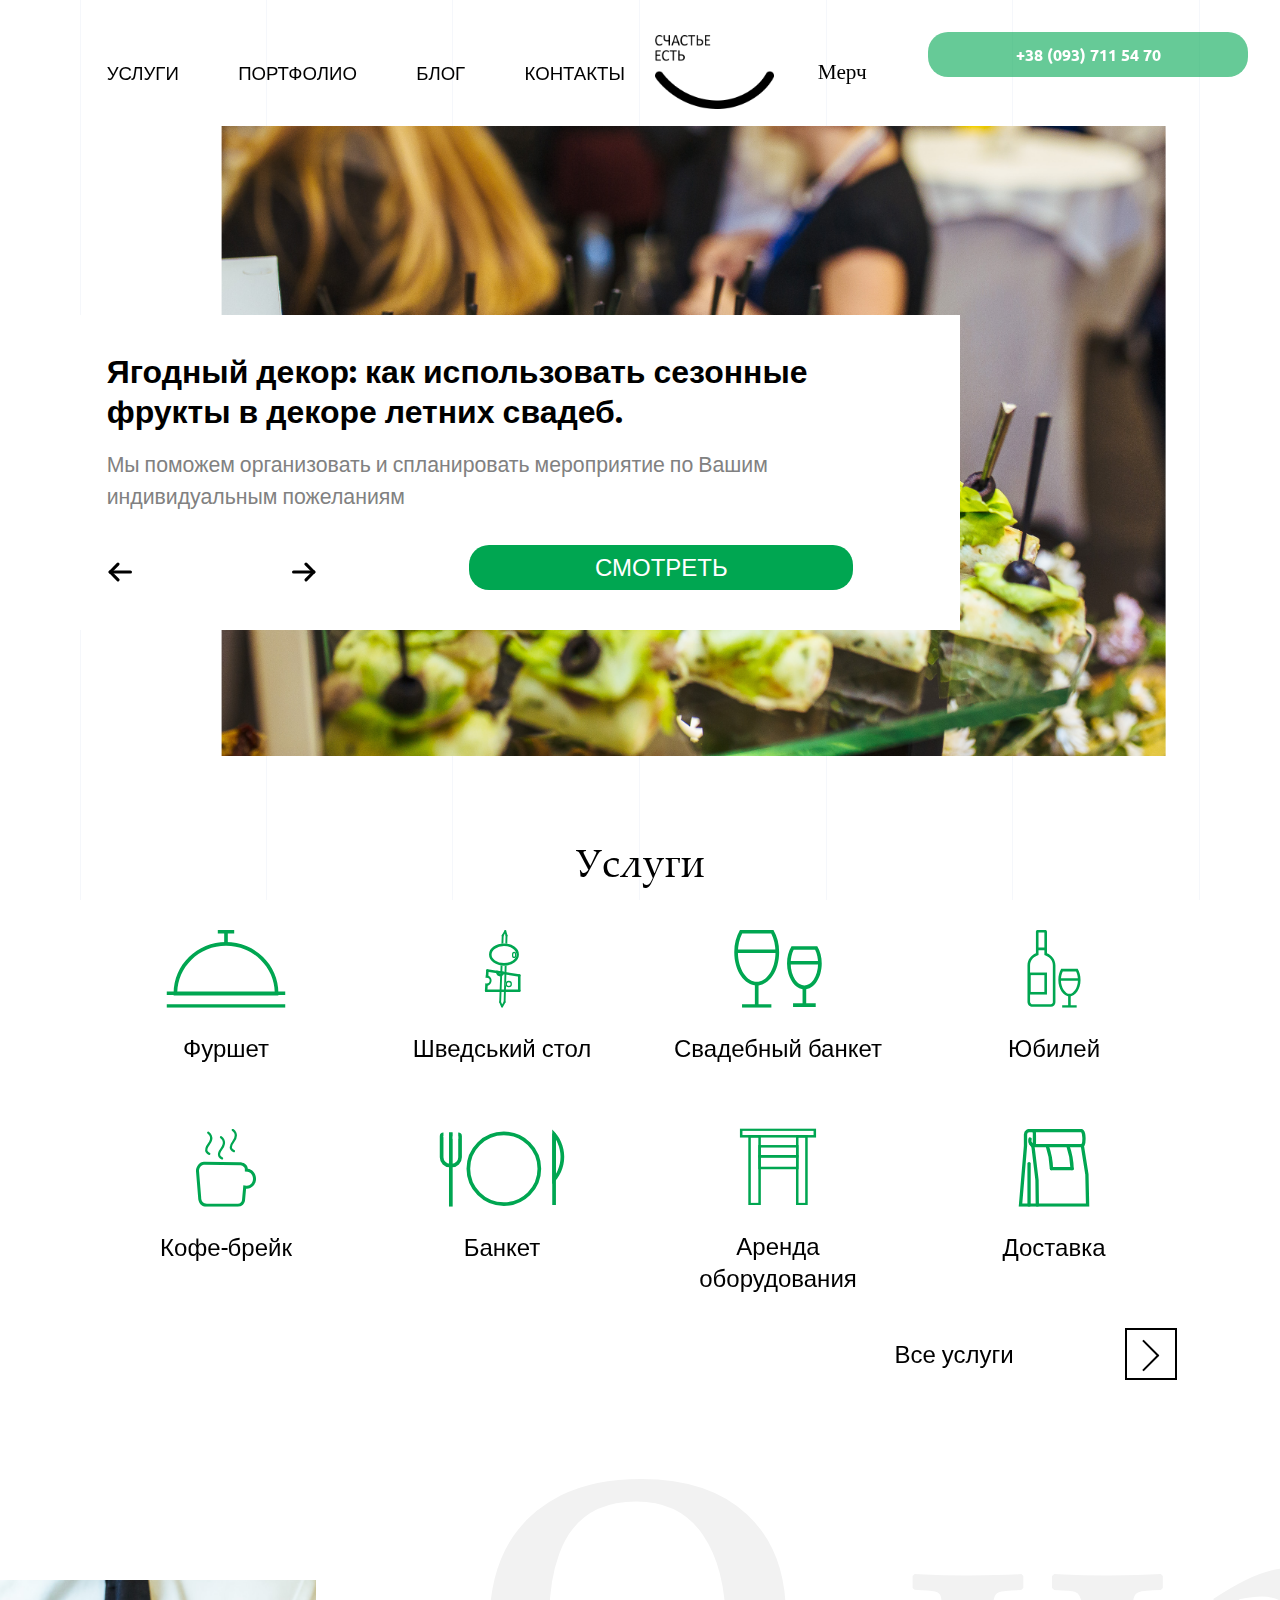
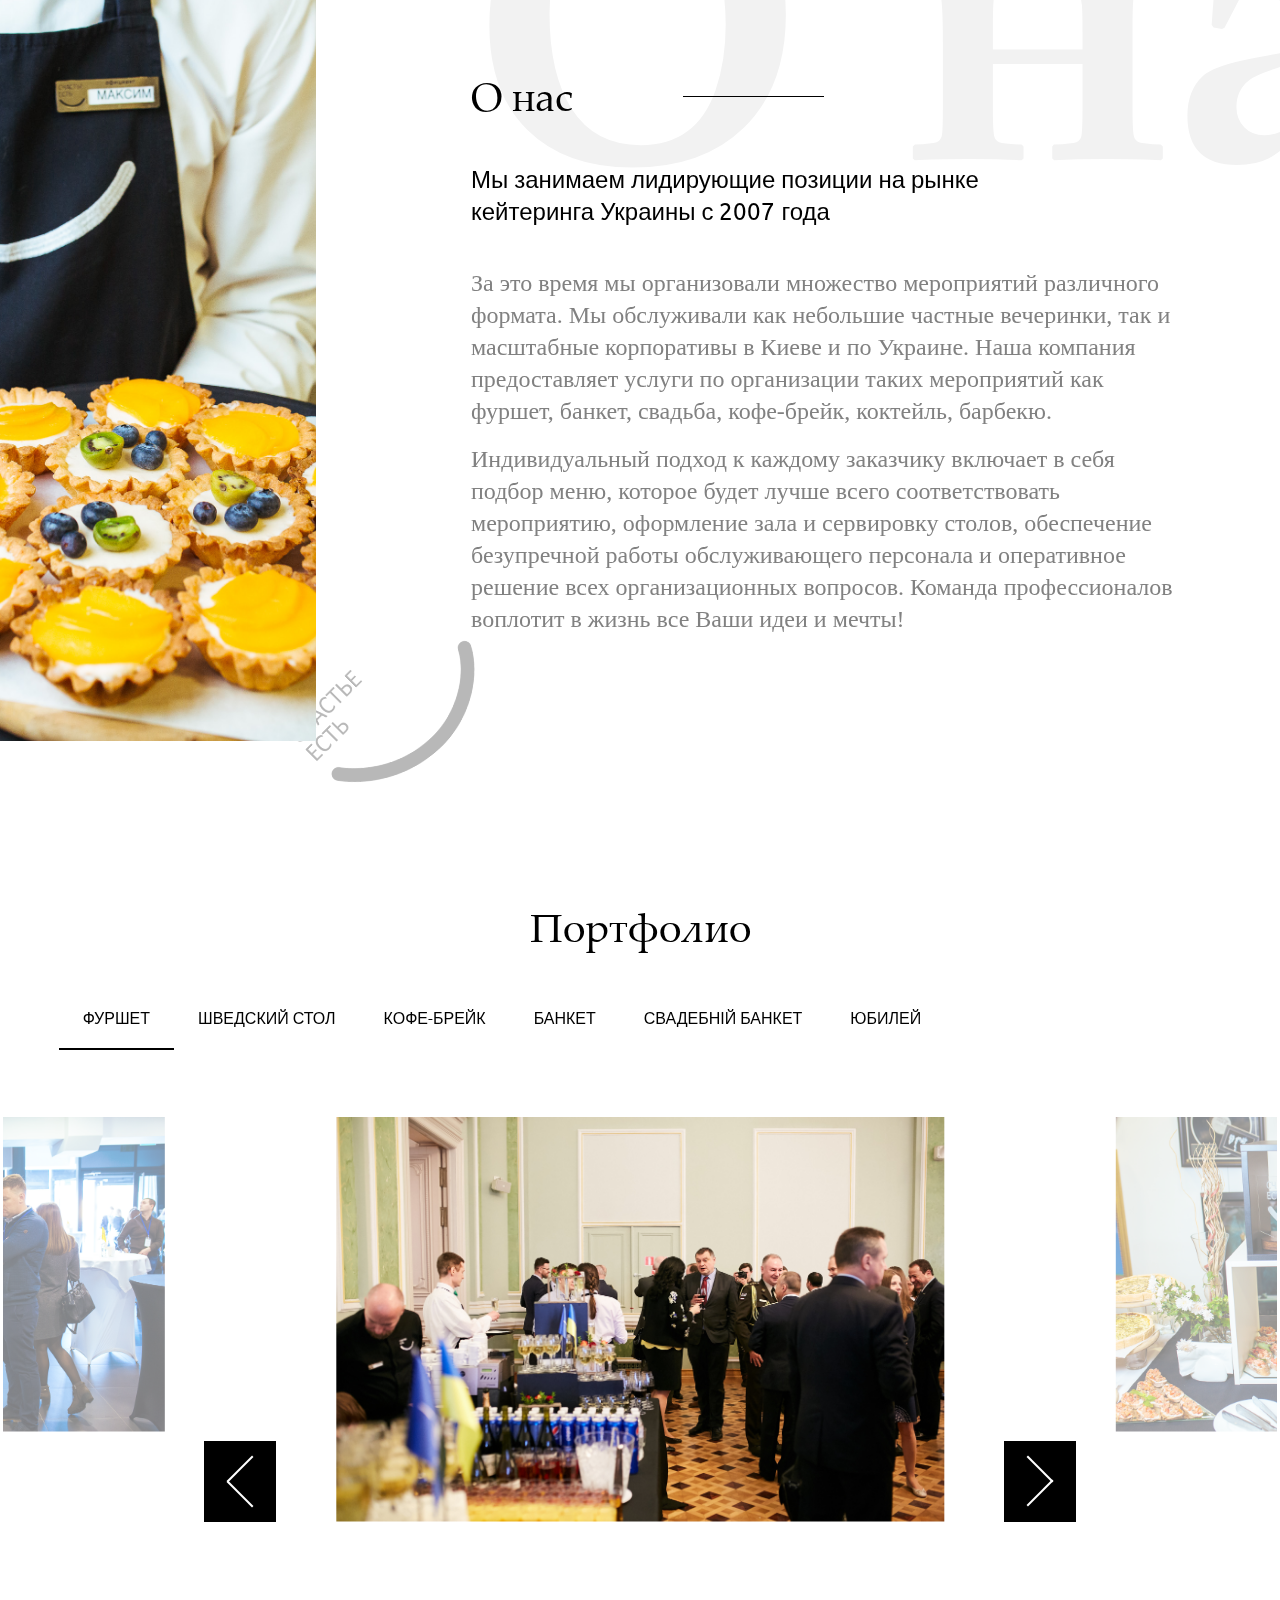
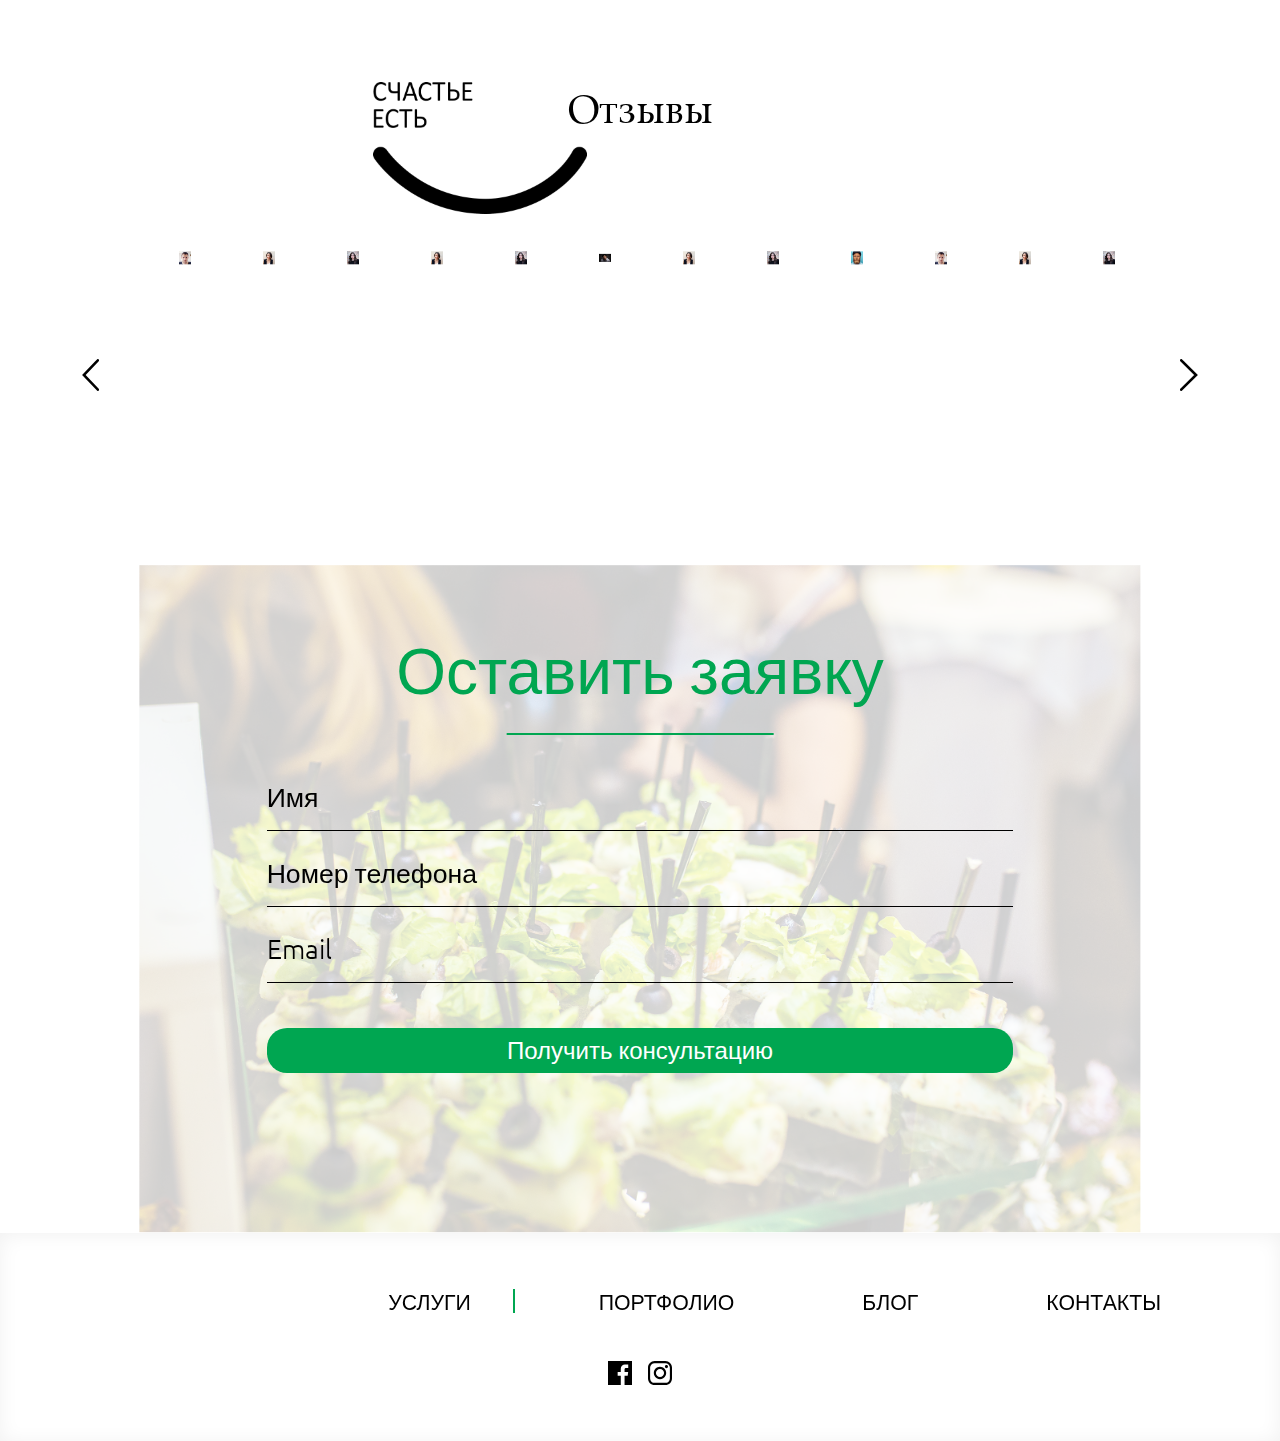
==== commit c1b608e3: "create view tablet main_slider" ====
--- a/index.html
+++ b/index.html
@@ -181,9 +181,9 @@
                         <p>Доставка</p>
                     </a>
                 </div>
-                <div class="col-4 col-md-3">
-                    <a href="#" class="services_wrapper_item ">
-                        <div class="services_icon_more"><p></p></div>
+                <div class="col-4 offset-md-8 col-md-4 ">
+                    <a href="services.html" class="services_wrapper_item services_wrapper_item_more flex-md-row-reverse justify-md-content-center align-items-md-center">
+                        <div class="services_icon_more"></div>
                         <p>Все услуги</p>
                     </a>
                 </div>
@@ -204,8 +204,9 @@
                     </div>
                 </div>
                 <div class="col-12 col-md-9 col-lg-8">
-                    <h2 class="about_us_title d-none d-md-block">О нас
-                        <p class="bg_title">О нас</p></h2>
+                    <h2 class="about_us_title d-none d-md-block ">О нас
+                        <p class="bg_title about_us_bg_title">О нас</p>
+                    </h2>
                     <div class="about_us_subtitle">
                         <p>Мы занимаем лидирующие позиции на рынке кейтеринга Украины с 2007 года</p>
                     </div>
@@ -342,6 +343,62 @@
                     <div class="reviews_slider_item_info">
                         <p class="reviews_slider_item_info_num">04</p>
                         <div class="reviews_slider_item_info_name">Вячеслав</div>
+                        <div class="reviews_slider_item_info_text">Мы рекомендуем кейтеренговую компанию , как надежного
+                            партнера. Мы рекомендуем кейтеренговую компанию , как надежного партнера.
+                        </div>
+                    </div>
+                </div>
+            </div>
+            <div class="reviews_slider_wrapper_item">
+                <div class="reviews_slider_item">
+                    <div class="reviews_slider_item_img">
+                        <img src="assest/img/reviews/Rectangle39@2x.png" alt="">
+                    </div>
+                    <div class="reviews_slider_item_info">
+                        <p class="reviews_slider_item_info_num">02</p>
+                        <div class="reviews_slider_item_info_name">Оксана</div>
+                        <div class="reviews_slider_item_info_text">Мы рекомендуем кейтеренговую компанию , как надежного
+                            партнера. Мы рекомендуем кейтеренговую компанию , как надежного партнера.
+                        </div>
+                    </div>
+                </div>
+            </div>
+            <div class="reviews_slider_wrapper_item">
+                <div class="reviews_slider_item">
+                    <div class="reviews_slider_item_img">
+                        <img src="assest/img/reviews/Rectangle40.png" alt="">
+                    </div>
+                    <div class="reviews_slider_item_info">
+                        <p class="reviews_slider_item_info_num">03</p>
+                        <div class="reviews_slider_item_info_name">Петр</div>
+                        <div class="reviews_slider_item_info_text">Мы рекомендуем кейтеренговую компанию , как надежного
+                            партнера. Мы рекомендуем кейтеренговую компанию , как надежного партнера.
+                        </div>
+                    </div>
+                </div>
+            </div>
+            <div class="reviews_slider_wrapper_item">
+                <div class="reviews_slider_item">
+                    <div class="reviews_slider_item_img">
+                        <img src="assest/img/reviews/Rectangle39@2x.png" alt="">
+                    </div>
+                    <div class="reviews_slider_item_info">
+                        <p class="reviews_slider_item_info_num">02</p>
+                        <div class="reviews_slider_item_info_name">Оксана</div>
+                        <div class="reviews_slider_item_info_text">Мы рекомендуем кейтеренговую компанию , как надежного
+                            партнера. Мы рекомендуем кейтеренговую компанию , как надежного партнера.
+                        </div>
+                    </div>
+                </div>
+            </div>
+            <div class="reviews_slider_wrapper_item">
+                <div class="reviews_slider_item">
+                    <div class="reviews_slider_item_img">
+                        <img src="assest/img/reviews/Rectangle40.png" alt="">
+                    </div>
+                    <div class="reviews_slider_item_info">
+                        <p class="reviews_slider_item_info_num">03</p>
+                        <div class="reviews_slider_item_info_name">Петр</div>
                         <div class="reviews_slider_item_info_text">Мы рекомендуем кейтеренговую компанию , как надежного
                             партнера. Мы рекомендуем кейтеренговую компанию , как надежного партнера.
                         </div>
--- a/assest/css/style.css
+++ b/assest/css/style.css
@@ -339,8 +339,7 @@
 
 .slider_img_item {
   width: 100%;
-  height: 35vh;
-  margin-bottom: 2rem;
+  padding-top: 32vh;
   overflow: hidden;
   position: relative;
 }
@@ -408,13 +407,12 @@
   font-family: "Ubuntu", sans-serif;
   font-weight: 600;
   font-size: 3rem;
-  line-height: 4rem;
-  color: #000;
-  padding-bottom: 2rem;
+  line-height: 3.33rem;
+  color: #000;
+  padding: 2rem 0;
   display: flex;
   align-items: center;
   max-height: 12rem;
-  overflow: hidden;
 }
 @media screen and (min-width: 767px) {
   .slider_text_item_head {
@@ -430,6 +428,8 @@
   font-weight: 400;
   color: #818181;
   margin-bottom: 5.66rem;
+  overflow: hidden;
+  max-height: 19rem;
 }
 @media screen and (min-width: 767px) {
   .slider_text_item_desc p {
@@ -524,6 +524,11 @@
   margin-bottom: 5rem;
   padding: 0 3.5rem;
 }
+@media screen and (min-width: 767px) {
+  .services {
+    padding: 0 11rem;
+  }
+}
 .services_title {
   text-align: center;
   margin-bottom: 5rem;
@@ -536,6 +541,11 @@
   margin-bottom: 3rem;
   height: 15vh;
 }
+@media screen and (min-width: 767px) {
+  .services_wrapper_item {
+    margin-bottom: 8rem;
+  }
+}
 .services_wrapper_item_img {
   position: relative;
   width: auto;
@@ -559,46 +569,71 @@
   font-family: "Ubuntu", sans-serif;
   color: #000;
 }
+@media screen and (min-width: 767px) {
+  .services_wrapper_item p {
+    font-size: 3rem;
+    line-height: 4rem;
+  }
+}
+@media screen and (min-width: 767px) {
+  .services_wrapper_item_more {
+    width: auto;
+    height: auto;
+    margin-bottom: 0;
+  }
+}
+@media screen and (min-width: 767px) and (min-width: 767px) {
+  .services_wrapper_item_more p {
+    margin-right: 7rem;
+  }
+}
 
 .services_icon_more {
+  position: relative;
   margin: auto;
   height: 15vw;
   width: 15vw;
   border: 2px solid #00A651;
   margin-bottom: 3rem;
-  display: flex;
-  justify-content: center;
-  align-items: center;
-}
-.services_icon_more p {
-  width: 40%;
-  height: 100%;
-  position: relative;
-}
-@media screen and (max-height: 420px) {
-  .services_icon_more p {
-    width: 8%;
-  }
-}
-.services_icon_more p:before {
+}
+@media screen and (min-width: 767px) {
+  .services_icon_more {
+    height: auto;
+    width: auto;
+    padding: 3rem;
+    border: 2px solid #000;
+    margin-bottom: 0;
+  }
+}
+.services_icon_more:before {
   content: "";
-  width: 100%;
+  width: 45%;
   height: 2px;
   background-color: #00A651;
   position: absolute;
   top: 35%;
-  right: 0%;
-  transform: rotate(45deg);
-}
-.services_icon_more p:after {
+  right: 50%;
+  transform: translate(50%, 50%) rotate(45deg);
+}
+@media screen and (min-width: 767px) {
+  .services_icon_more:before {
+    background-color: #000;
+  }
+}
+.services_icon_more:after {
   content: "";
-  width: 100%;
+  width: 45%;
   height: 2px;
   background-color: #00A651;
   position: absolute;
-  top: 60%;
-  right: 0%;
-  transform: rotate(-45deg);
+  top: 65%;
+  right: 50%;
+  transform: translate(50%, 50%) rotate(-45deg);
+}
+@media screen and (min-width: 767px) {
+  .services_icon_more:after {
+    background-color: #000;
+  }
 }
 
 .about_us {
@@ -608,8 +643,34 @@
   position: relative;
   overflow: hidden;
 }
-.about_us_title {
-  display: none;
+@media screen and (min-width: 767px) {
+  .about_us {
+    padding: 0 11rem;
+    padding-top: 20rem;
+    padding-bottom: 20rem;
+  }
+}
+@media screen and (min-width: 767px) {
+  .about_us_title {
+    text-align: left;
+    margin-top: 10vh;
+    margin-bottom: 5rem;
+  }
+}
+.about_us_title:after {
+  content: "";
+  width: 50%;
+  height: 1px;
+  background-color: #000;
+  position: absolute;
+  top: 50%;
+  right: 0%;
+}
+@media screen and (min-width: 767px) {
+  .about_us_title:after {
+    width: 20%;
+    right: 50%;
+  }
 }
 .about_us_title_mobile {
   font-size: 4rem;
@@ -633,6 +694,11 @@
   line-height: 4rem;
   margin-bottom: 5rem;
 }
+@media screen and (min-width: 767px) {
+  .about_us_subtitle {
+    font-size: 3rem;
+  }
+}
 .about_us_img {
   width: 100%;
   position: relative;
@@ -640,12 +706,26 @@
   overflow: hidden;
   margin-bottom: 2rem;
 }
+@media screen and (min-width: 767px) {
+  .about_us_img {
+    width: 25vw;
+    padding-top: 0;
+    height: 100%;
+    left: -13.33rem;
+  }
+}
 .about_us_img > img {
   width: 100%;
   position: absolute;
   top: 50%;
   left: 50%;
   transform: translate(-50%, -50%);
+}
+@media screen and (min-width: 767px) {
+  .about_us_img > img {
+    width: auto;
+    height: 100%;
+  }
 }
 .about_us_bg_logo {
   pointer-events: none;
@@ -656,6 +736,14 @@
   opacity: 0.28;
   transform: rotate(-45deg);
 }
+@media screen and (min-width: 767px) {
+  .about_us_bg_logo {
+    width: 15vw;
+    left: -12vw;
+    bottom: -3vh;
+    z-index: -1;
+  }
+}
 .about_us_bg_logo img {
   width: 100%;
 }
@@ -663,12 +751,27 @@
   width: 80%;
   height: 16rem;
   overflow: hidden;
+}
+@media screen and (min-width: 767px) {
+  .about_us_wrapper_info_text {
+    overflow: auto;
+    height: auto;
+    width: 100%;
+    margin-bottom: 10vh;
+  }
 }
 .about_us_wrapper_info_text p {
   font-size: 2.66rem;
   line-height: 4rem;
   color: #818181;
 }
+@media screen and (min-width: 767px) {
+  .about_us_wrapper_info_text p {
+    font-size: 3rem;
+    line-height: 4rem;
+    margin-bottom: 2rem;
+  }
+}
 .about_us_wrapper_info_text_open {
   height: auto;
 }
@@ -682,6 +785,13 @@
 .about_us_bg_title {
   left: auto;
   right: -20rem;
+}
+@media screen and (min-width: 767px) {
+  .about_us_bg_title {
+    font-size: 50rem;
+    left: 0;
+    top: 0;
+  }
 }
 
 .portfolio {
@@ -900,13 +1010,18 @@
 }
 @media screen and (min-width: 767px) {
   .reviews {
-    padding: 0 8.33rem;
+    padding: 0 13.33rem;
   }
 }
 .reviews_title {
   position: relative;
   text-align: center;
   margin-bottom: 6rem;
+}
+@media screen and (min-width: 767px) {
+  .reviews_title {
+    margin-bottom: 8.33rem;
+  }
 }
 .reviews_title_logo {
   position: absolute;
@@ -914,13 +1029,25 @@
   left: 8%;
   width: 30%;
 }
+@media screen and (min-width: 767px) {
+  .reviews_title_logo {
+    width: 20%;
+    left: 25%;
+  }
+}
 .reviews_title_logo img {
   width: 100%;
   height: auto;
 }
 .reviews_slider_item {
+  position: relative;
   margin-bottom: 5rem;
 }
+@media screen and (min-width: 767px) {
+  .reviews_slider_item {
+    width: calc(100% / 7);
+  }
+}
 .reviews_slider_item_img {
   width: 100%;
   height: auto;
@@ -929,13 +1056,33 @@
   overflow: hidden;
   margin-bottom: 2rem;
 }
+@media screen and (min-width: 767px) {
+  .reviews_slider_item_img {
+    padding-top: 14rem;
+    margin-bottom: 0;
+  }
+}
 .reviews_slider_item_img img {
   position: absolute;
   top: 50%;
   left: 50%;
   transform: translate(-50%, -50%);
-  width: 100%;
-  height: auto;
+  height: 100%;
+  width: auto;
+}
+@media screen and (min-width: 767px) {
+  .reviews_slider_item_img img {
+    width: 100%;
+    height: auto;
+  }
+}
+@media screen and (min-width: 767px) {
+  .reviews_slider_item_info {
+    display: none;
+    position: absolute;
+    top: 0;
+    left: 0;
+  }
 }
 .reviews_slider_item_info_num {
   font-size: 5rem;
@@ -955,6 +1102,11 @@
   line-height: 3.33rem;
   font-family: "Ubuntu", sans-serif;
   color: #000;
+}
+.reviews_slider button {
+  background-color: transparent;
+  border: none;
+  outline: none;
 }
 
 .reviews_slider_down_wrapper {
@@ -986,6 +1138,12 @@
   width: 2rem;
   height: 4rem;
   left: -3rem;
+}
+@media screen and (min-width: 767px) {
+  .slick-reviews-prev {
+    bottom: auto;
+    top: 50%;
+  }
 }
 .slick-reviews-prev img {
   width: auto;
@@ -1003,6 +1161,12 @@
   width: 2rem;
   height: 4rem;
   right: -3rem;
+}
+@media screen and (min-width: 767px) {
+  .slick-reviews-next {
+    bottom: auto;
+    top: 50%;
+  }
 }
 .slick-reviews-next img {
   position: absolute;
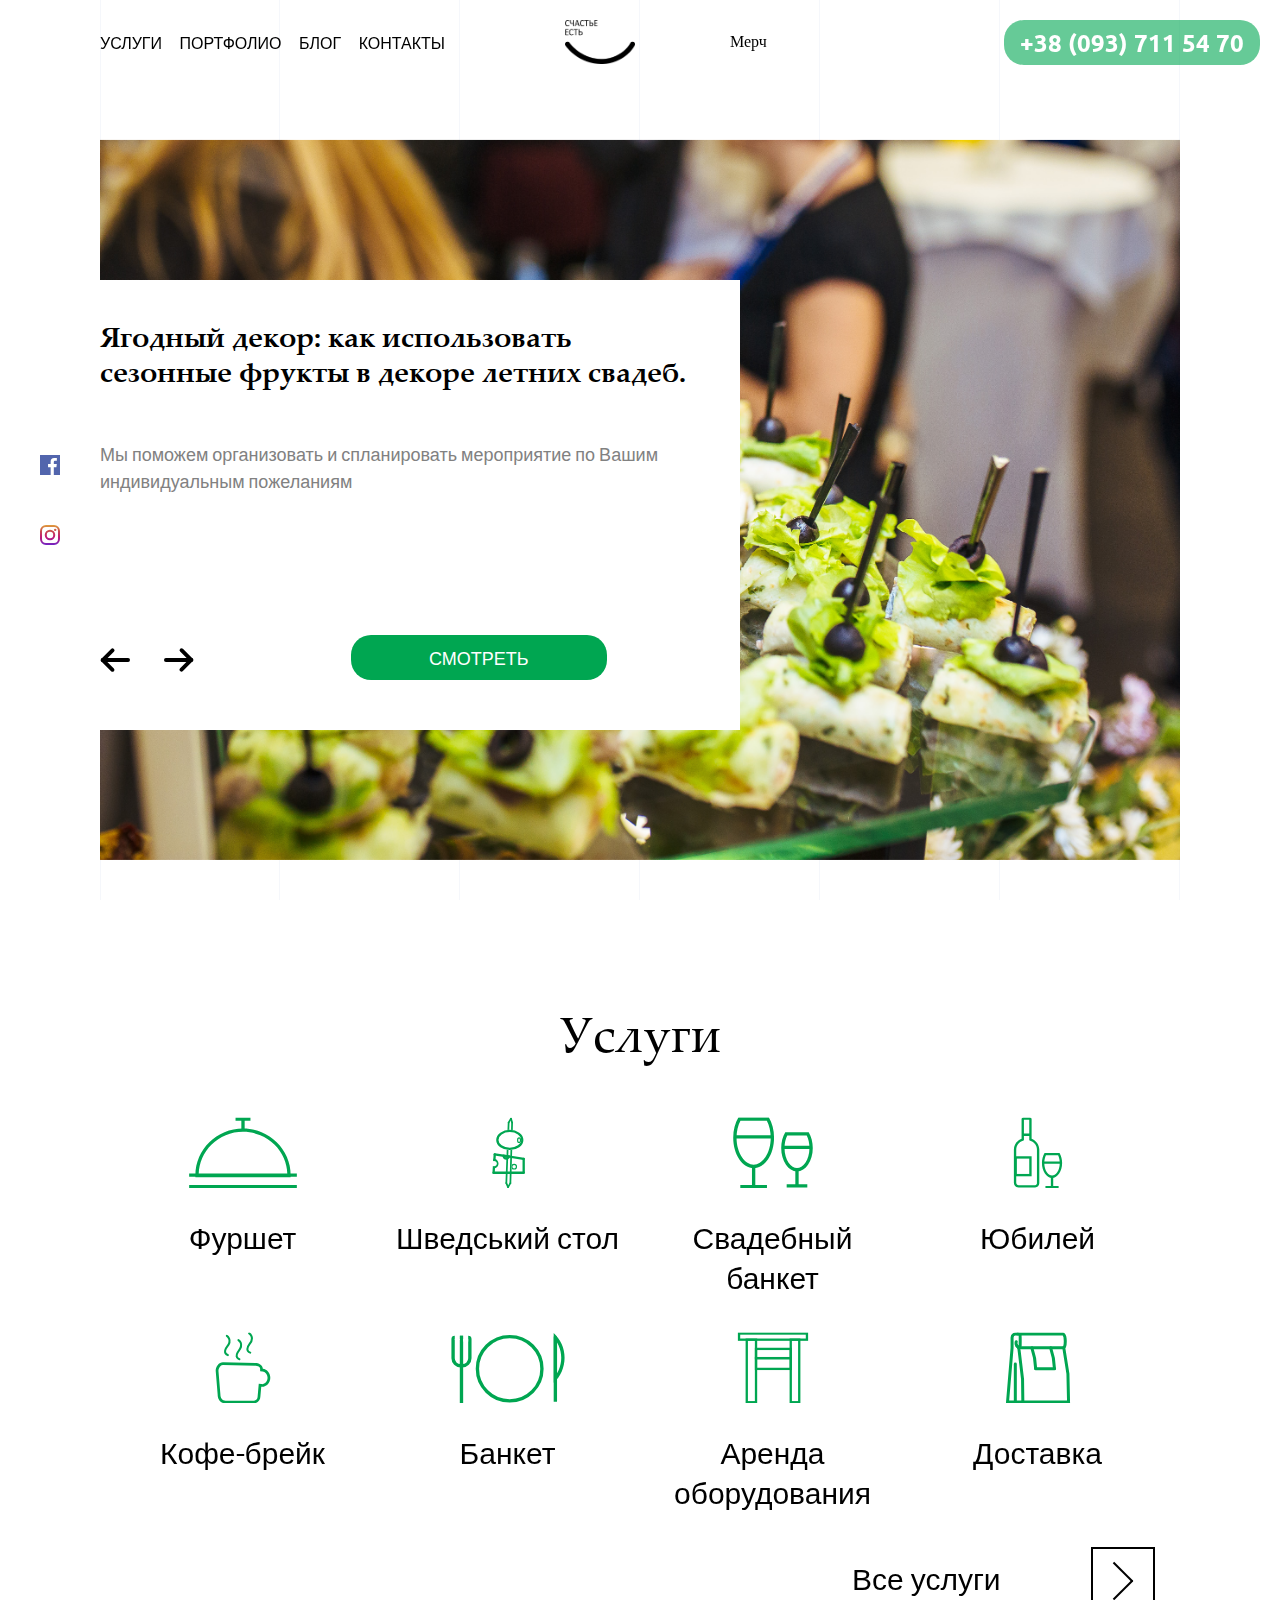
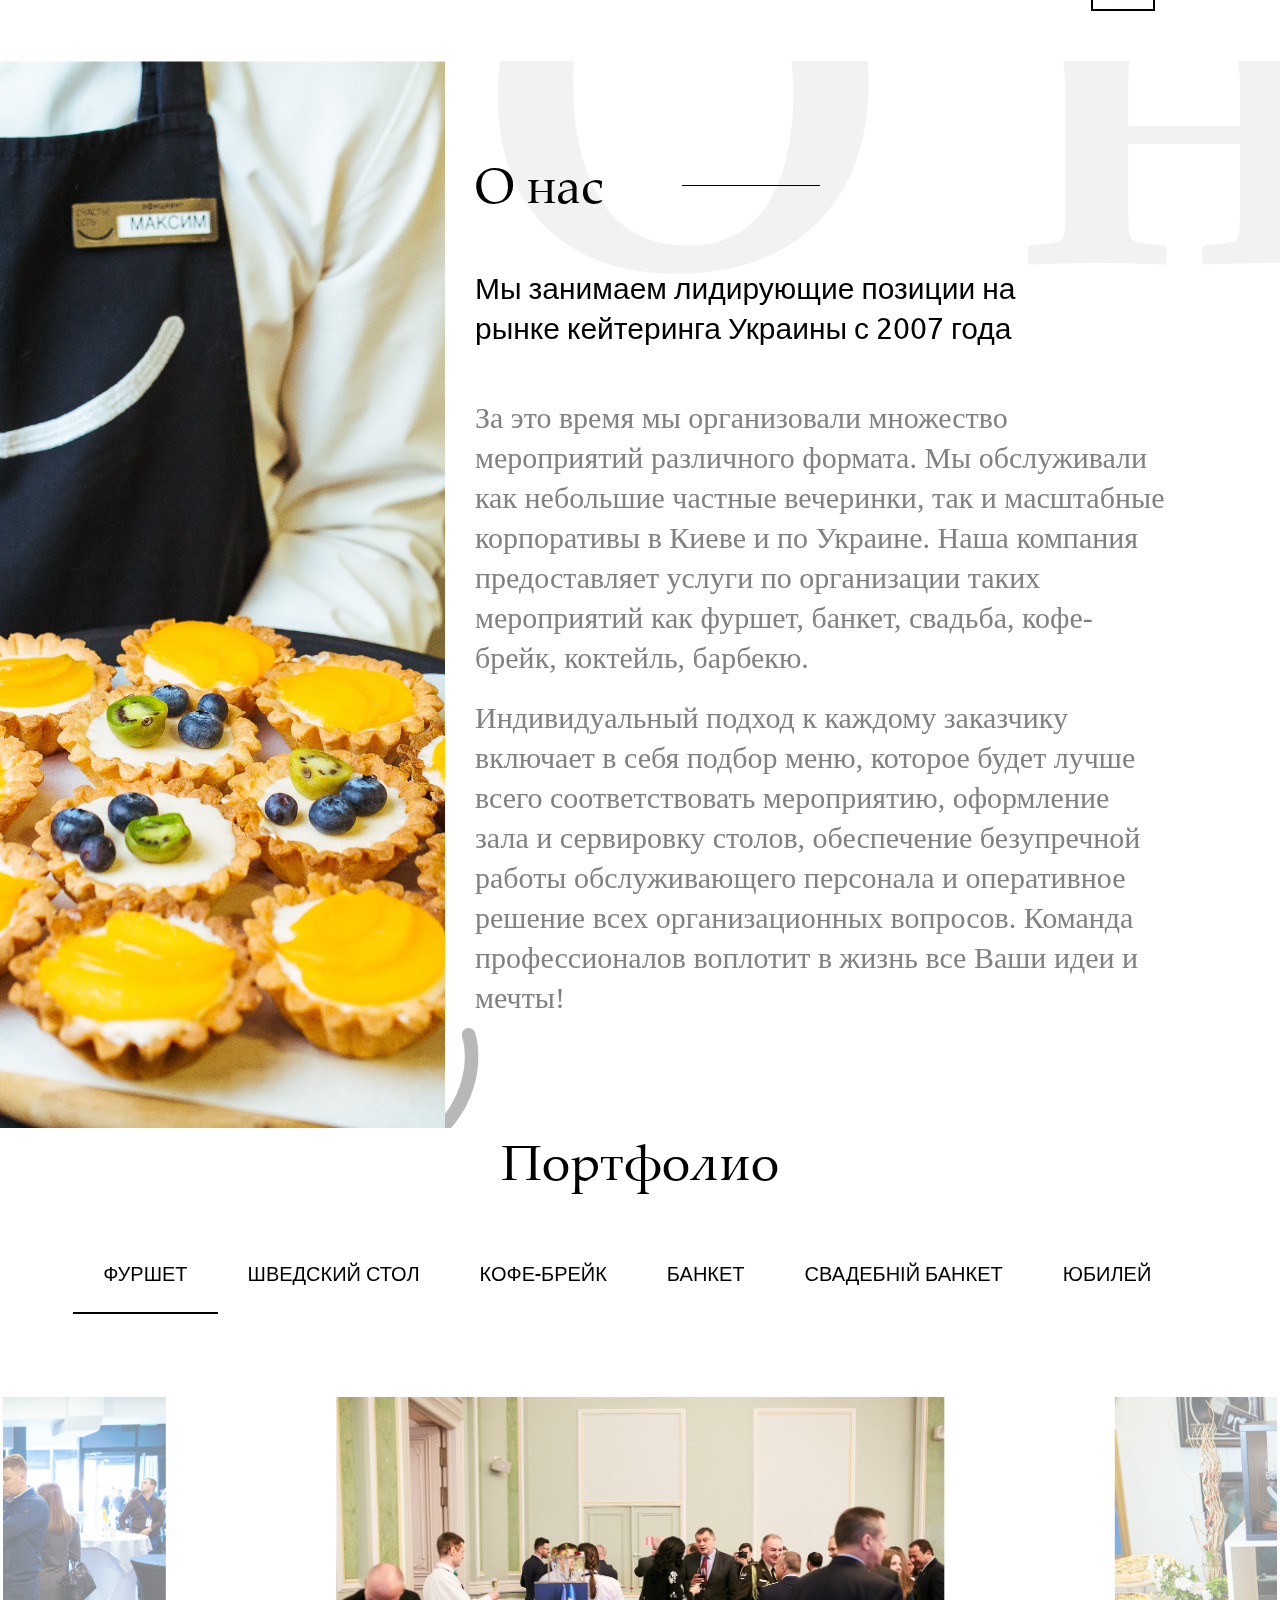
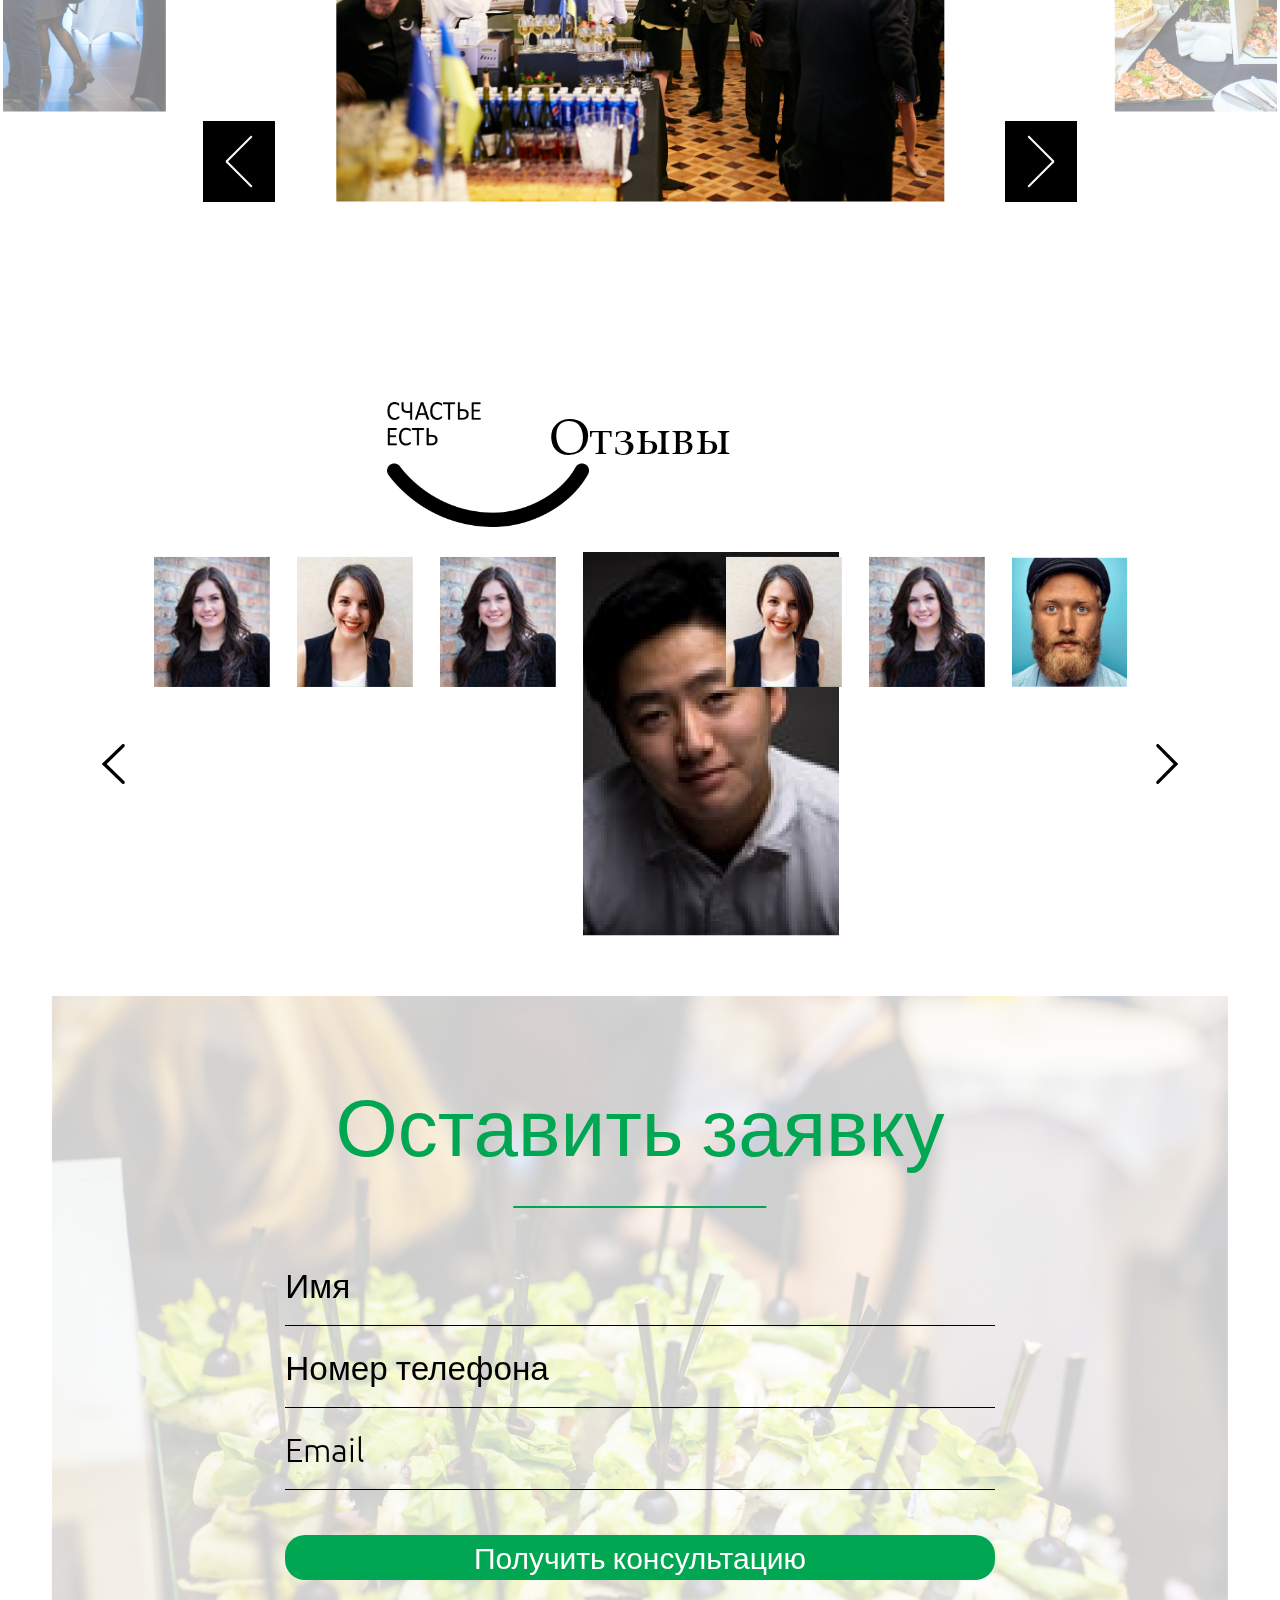
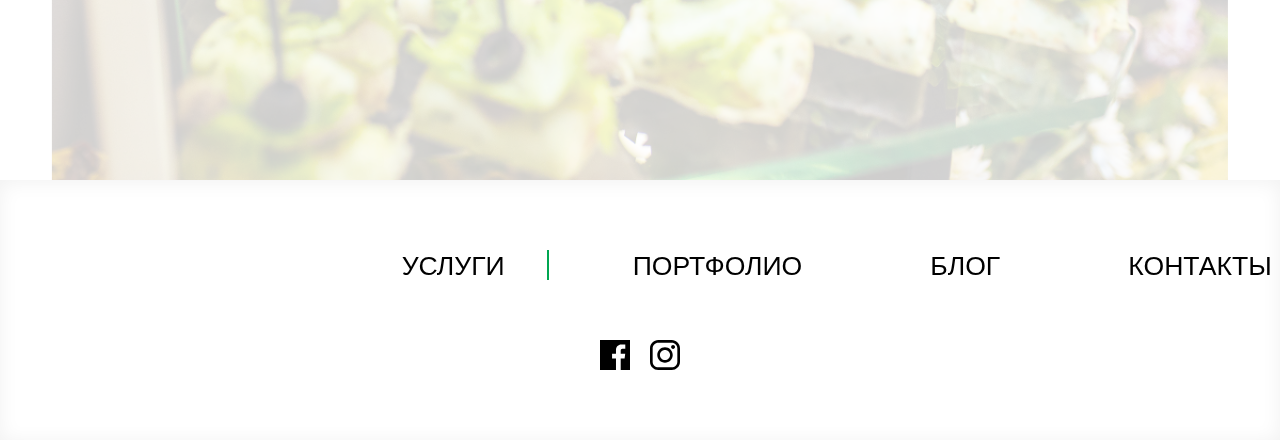
==== commit 05b4eeab: "finish tablet view" ====
--- a/index.html
+++ b/index.html
@@ -18,7 +18,7 @@
     <header>
         <div class="container-fluid">
             <div class="row d-flex flex-row align-items-center ">
-                <div class="col-3 d-block  col-md-6">
+                <div class="col-3 d-block col-md-6 col-lg-4">
                     <div class=" d-md-none menu_burger menu_burger-js">
                         <p></p>
                     </div>
@@ -38,12 +38,12 @@
                         </div>
                     </div>
                 </div>
-                <div class="col-4 col-md-2">
+                <div class="col-4 col-md-2 offset-lg-1">
                     <a href="index.html" class="logo_wrapper">
                         <img src="assest/img/svg/photo_2019-01-15_16-06-22.png" alt="">
                     </a>
                 </div>
-                <div class="d-none d-md-block col-md-2 justify-content-md-start align-items-md-center">
+                <div class="d-none d-md-block col-md-2 justify-content-md-start align-items-md-center justify-content-lg-end">
                     <a class="header_merch" href="merch.html">Мерч</a>
                 </div>
                 <button class="btn header_btn">
@@ -112,6 +112,10 @@
                     </div>
                 </div>
             </div>
+        </div>
+        <div class="main_section_icons d-none d-md-flex flex-md-column">
+            <a href="#" class="main_section_icon"><img src="assest/img/svg/001-facebook.svg" alt=""></a>
+            <a href="#" class="main_section_icon"><img src="assest/img/svg/instagram.svg" alt=""></a>
         </div>
     </section>
     <section class="services">
--- a/assest/css/style.css
+++ b/assest/css/style.css
@@ -2,12 +2,7 @@
   font-size: 10px;
   color: #000;
 }
-@media screen and (max-width: 1680px) {
-  body, html, * {
-    font-size: 8px;
-  }
-}
-@media screen and (max-width: 1200px) {
+@media screen and (max-width: 1024px) {
   body, html, * {
     font-size: 6px;
   }
@@ -144,6 +139,11 @@
     padding-bottom: 4.33rem;
   }
 }
+@media screen and (min-width: 767px) and (min-width: 992px) {
+  header {
+    padding: 2rem 10rem;
+  }
+}
 
 .menu_burger {
   position: relative;
@@ -243,6 +243,12 @@
     margin-bottom: 3vh;
   }
 }
+@media screen and (min-width: 992px) {
+  .menu_item {
+    font-size: 1.6rem;
+    line-height: 1.8rem;
+  }
+}
 .menu_item:last-child {
   margin-bottom: 0;
 }
@@ -292,6 +298,11 @@
     padding-top: 30%;
   }
 }
+@media screen and (min-width: 992px) {
+  .logo_wrapper {
+    padding-top: 29%;
+  }
+}
 .logo_wrapper img {
   position: absolute;
   top: 0;
@@ -305,6 +316,12 @@
   line-height: 3rem;
   margin-left: -15px;
 }
+@media screen and (min-width: 992px) {
+  .header_merch {
+    font-size: 1.6rem;
+    line-height: 1.8rem;
+  }
+}
 
 .header_btn {
   background-color: rgba(0, 166, 81, 0.6);
@@ -321,6 +338,17 @@
     right: 4rem;
   }
 }
+@media screen and (min-width: 767px) and (min-width: 992px) {
+  .header_btn {
+    width: 20vw;
+    top: 2rem;
+    right: 2rem;
+  }
+  .header_btn p {
+    font-size: 2.4rem;
+    line-height: 3rem;
+  }
+}
 
 .main_section {
   margin-top: 14vh;
@@ -334,6 +362,13 @@
 @media screen and (min-width: 767px) {
   .main_section {
     padding-left: 13.33rem;
+    position: relative;
+  }
+}
+@media screen and (min-width: 767px) and (min-width: 992px) {
+  .main_section {
+    padding: 0 10rem;
+    margin-top: 10rem;
   }
 }
 
@@ -346,6 +381,11 @@
 @media screen and (min-width: 767px) {
   .slider_img_item {
     height: 70vh;
+  }
+}
+@media screen and (min-width: 767px) and (min-width: 992px) {
+  .slider_img_item {
+    height: calc(100vh - 10rem);
   }
 }
 .slider_img_item img {
@@ -362,6 +402,12 @@
     height: 100%;
   }
 }
+@media screen and (min-width: 992px) {
+  .slider_img_item img {
+    width: 100%;
+    height: auto;
+  }
+}
 
 .main_section_slider_text_wrapper {
   position: relative;
@@ -376,8 +422,14 @@
   .main_section_slider_text_wrapper {
     position: absolute;
     width: 75vw;
-    top: 35vh;
+    top: 20vh;
     left: 0;
+  }
+}
+@media screen and (min-width: 767px) and (min-width: 992px) {
+  .main_section_slider_text_wrapper {
+    width: calc(50vw + 10rem);
+    height: 45vh;
   }
 }
 
@@ -403,8 +455,14 @@
     min-height: 35vh;
   }
 }
+@media screen and (min-width: 767px) and (min-width: 992px) {
+  .slider_text_item {
+    min-height: 50vh;
+    padding: 2rem 5rem 3rem 10rem;
+  }
+}
 .slider_text_item_head {
-  font-family: "Ubuntu", sans-serif;
+  font-family: "Palatino Linotype", sans-serif;
   font-weight: 600;
   font-size: 3rem;
   line-height: 3.33rem;
@@ -419,6 +477,13 @@
     font-size: 4rem;
     line-height: 5rem;
     max-height: 20rem;
+  }
+}
+@media screen and (min-width: 767px) and (min-width: 992px) {
+  .slider_text_item_head {
+    font-size: 2.8rem;
+    line-height: 3.5rem;
+    margin-bottom: 3rem;
   }
 }
 .slider_text_item_desc p {
@@ -434,6 +499,12 @@
 @media screen and (min-width: 767px) {
   .slider_text_item_desc p {
     line-height: 4rem;
+  }
+}
+@media screen and (min-width: 767px) and (min-width: 992px) {
+  .slider_text_item_desc p {
+    font-size: 1.8rem;
+    line-height: 2.7rem;
   }
 }
 .slider_text_item_button {
@@ -462,6 +533,13 @@
     width: 30vw;
   }
 }
+@media screen and (min-width: 767px) and (min-width: 992px) {
+  .slider_text_item_button a {
+    width: 20vw;
+    font-size: 1.8rem;
+    line-height: 2.4rem;
+  }
+}
 
 .slick-main-prev {
   position: absolute;
@@ -482,6 +560,13 @@
     left: 15rem;
   }
 }
+@media screen and (min-width: 767px) and (min-width: 992px) {
+  .slick-main-prev {
+    bottom: 1rem;
+    left: 10rem;
+    transform: none;
+  }
+}
 .slick-main-prev img {
   position: absolute;
   top: 50%;
@@ -495,7 +580,7 @@
   position: absolute;
   bottom: 0;
   left: calc(6rem + 20vw);
-  transform: translate(-50%, -50%) rotate(-180deg);
+  transform: translate(-50%, -50%);
   z-index: 2;
   width: 3rem;
   height: 3rem;
@@ -510,11 +595,51 @@
     left: calc(6rem + 20vw);
   }
 }
+@media screen and (min-width: 767px) and (min-width: 992px) {
+  .slick-main-next {
+    bottom: 1rem;
+    left: calc(10rem + 5vw);
+    transform: none;
+  }
+}
 .slick-main-next img {
   position: absolute;
   top: 50%;
   left: 50%;
-  transform: translate(-50%, -50%);
+  transform: translate(-50%, -50%) rotate(-180deg);
+  width: 100%;
+  height: auto;
+}
+
+.main_section_icons {
+  position: absolute;
+  left: 7rem;
+  top: 35vh;
+}
+@media screen and (min-width: 992px) {
+  .main_section_icons {
+    transform: translate(-50%, -50%);
+    left: 5rem;
+    top: calc((100vh - 10rem) / 2);
+  }
+}
+
+.main_section_icon {
+  display: block;
+  width: 3rem;
+  height: 3rem;
+  margin-bottom: 5rem;
+}
+.main_section_icon:last-child {
+  margin-bottom: 0;
+}
+@media screen and (min-width: 992px) {
+  .main_section_icon {
+    width: 2rem;
+    height: 2rem;
+  }
+}
+.main_section_icon img {
   width: 100%;
   height: auto;
 }
@@ -650,6 +775,11 @@
     padding-bottom: 20rem;
   }
 }
+@media screen and (min-width: 767px) and (min-width: 992px) {
+  .about_us {
+    padding: 0 10rem;
+  }
+}
 @media screen and (min-width: 767px) {
   .about_us_title {
     text-align: left;
@@ -708,7 +838,7 @@
 }
 @media screen and (min-width: 767px) {
   .about_us_img {
-    width: 25vw;
+    width: calc(100% + 13.33rem);
     padding-top: 0;
     height: 100%;
     left: -13.33rem;
@@ -1045,7 +1175,8 @@
 }
 @media screen and (min-width: 767px) {
   .reviews_slider_item {
-    width: calc(100% / 7);
+    margin: 0 1.33rem;
+    transition: padding 500ms;
   }
 }
 .reviews_slider_item_img {
@@ -1107,6 +1238,23 @@
   background-color: transparent;
   border: none;
   outline: none;
+}
+
+.slick-center .reviews_slider_item {
+  width: 20vw;
+}
+.slick-center .reviews_slider_item_img {
+  width: 100%;
+  padding-top: 0;
+  padding-bottom: 30vw;
+}
+.slick-center .reviews_slider_item_img img {
+  width: auto;
+  height: 100%;
+}
+.slick-center .reviews_slider_item img {
+  width: auto;
+  height: 100%;
 }
 
 .reviews_slider_down_wrapper {
@@ -1582,6 +1730,7 @@
   .other_articles_list_item {
     width: 25%;
     position: relative;
+    overflow: hidden;
   }
 }
 .other_articles_list_item_img {
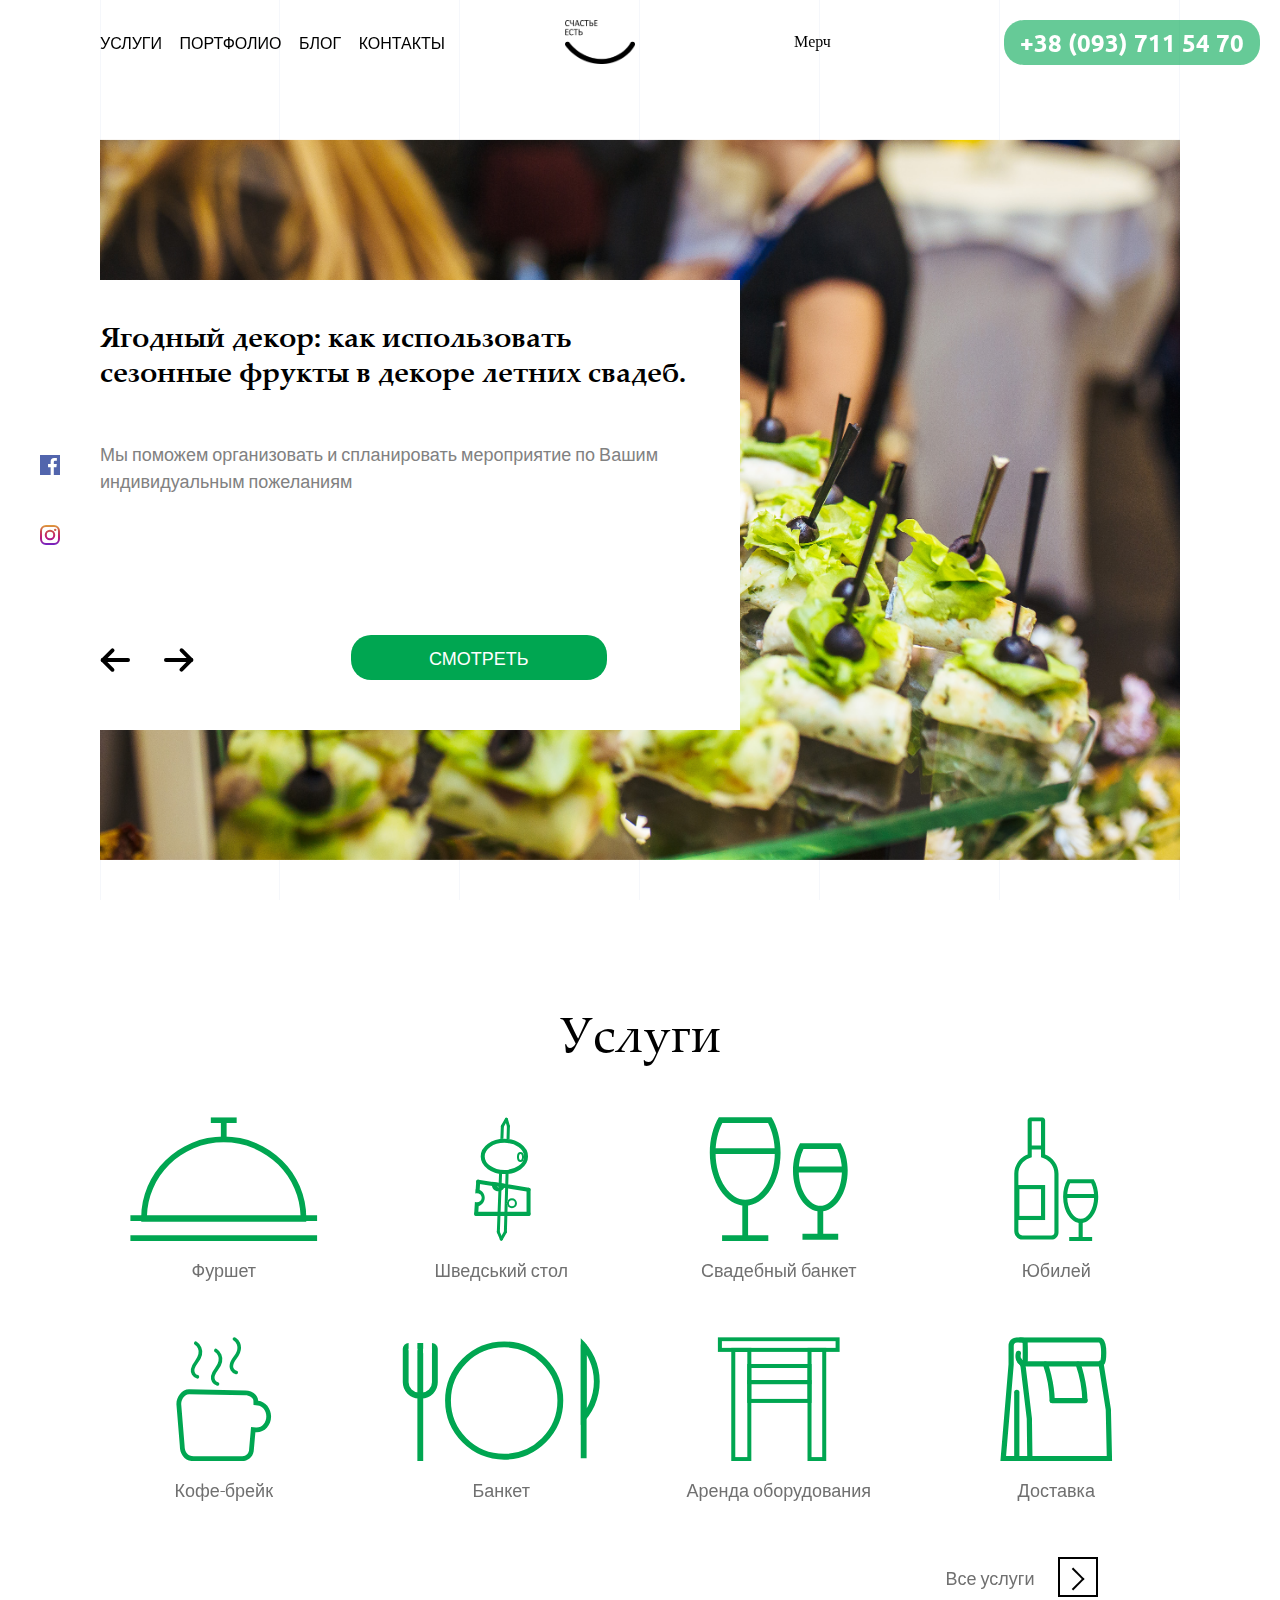
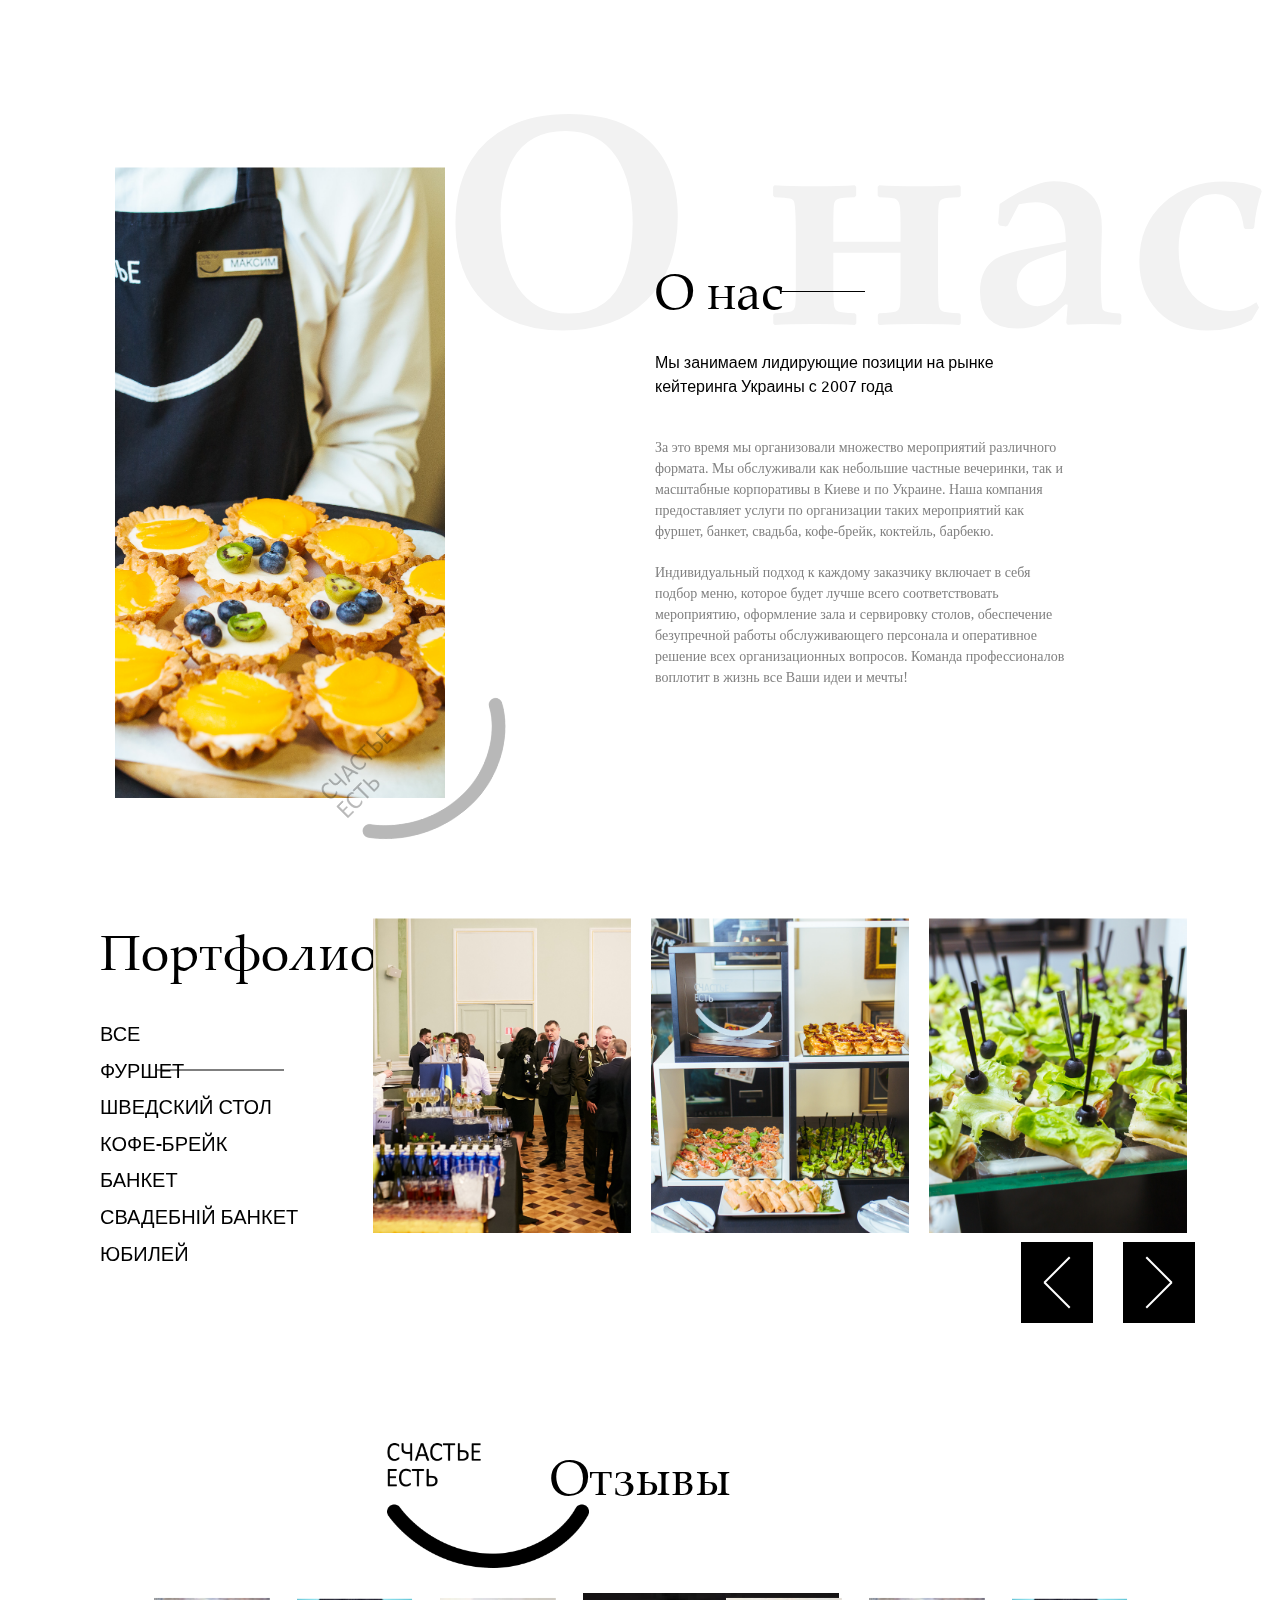
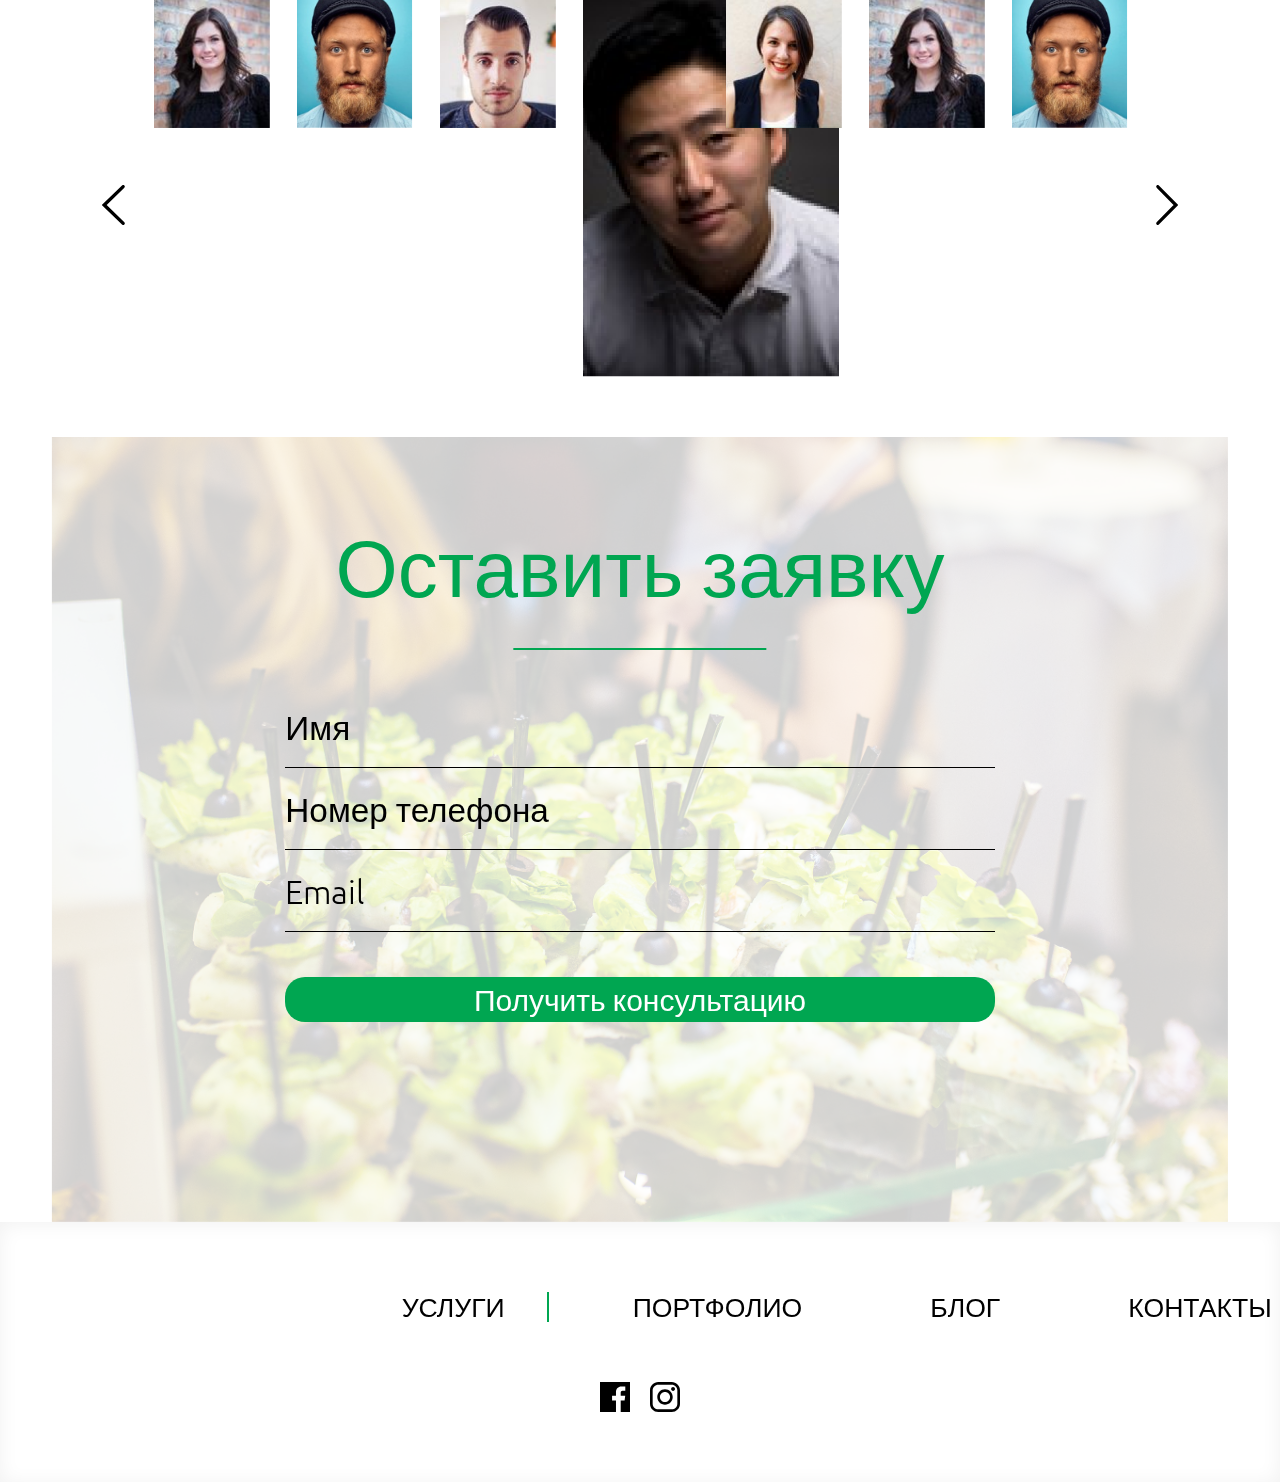
==== commit 910229d6: "start desctop view" ====
--- a/index.html
+++ b/index.html
@@ -43,7 +43,7 @@
                         <img src="assest/img/svg/photo_2019-01-15_16-06-22.png" alt="">
                     </a>
                 </div>
-                <div class="d-none d-md-block col-md-2 justify-content-md-start align-items-md-center justify-content-lg-end">
+                <div class="d-none d-md-block col-md-2 d-md-flex justify-content-md-start align-items-md-center  justify-content-lg-center">
                     <a class="header_merch" href="merch.html">Мерч</a>
                 </div>
                 <button class="btn header_btn">
@@ -185,7 +185,7 @@
                         <p>Доставка</p>
                     </a>
                 </div>
-                <div class="col-4 offset-md-8 col-md-4 ">
+                <div class="col-4 offset-md-8 col-md-4">
                     <a href="services.html" class="services_wrapper_item services_wrapper_item_more flex-md-row-reverse justify-md-content-center align-items-md-center">
                         <div class="services_icon_more"></div>
                         <p>Все услуги</p>
@@ -207,7 +207,7 @@
                         <img src="assest/img/about.jpg" alt="">
                     </div>
                 </div>
-                <div class="col-12 col-md-9 col-lg-8">
+                <div class="col-12 col-md-9 offset-lg-2 col-lg-5">
                     <h2 class="about_us_title d-none d-md-block ">О нас
                         <p class="bg_title about_us_bg_title">О нас</p>
                     </h2>
@@ -238,39 +238,48 @@
 
     </section>
     <section class="portfolio">
-        <h2 class="portfolio_title">Портфолио</h2>
-        <div class="portfolio_category">
-            <div class="portfolio_category_item portfolio_category_item_active">ФУРШЕТ</div>
-            <div class="portfolio_category_item">ШВЕДСКИЙ СТОЛ</div>
-            <div class="portfolio_category_item">КОФЕ-БРЕЙК</div>
-            <div class="portfolio_category_item">БАНКЕТ</div>
-            <div class="portfolio_category_item">СВАДЕБНІЙ БАНКЕТ</div>
-            <div class="portfolio_category_item">ЮБИЛЕЙ</div>
-        </div>
-        <div class="portfolio_slider">
-            <div class="portfolio_slider_item">
-                <div class="portfolio_slider_wrapper_img">
-                    <img src="assest/img/portholio%201.jpg" alt="">
-                </div>
-            </div>
-            <div class="portfolio_slider_item">
-                <div class="portfolio_slider_wrapper_img">
-                    <img src="assest/img/portholio%202.jpg" alt="">
-                </div>
-            </div>
-            <div class="portfolio_slider_item">
-                <div class="portfolio_slider_wrapper_img">
-                    <img src="assest/img/portholio%203.jpg" alt="">
-                </div>
-            </div>
-            <div class="portfolio_slider_item">
-                <div class="portfolio_slider_wrapper_img">
-                    <img src="assest/img/portholio%204.jpg" alt="">
-                </div>
-            </div>
-            <div class="portfolio_slider_item">
-                <div class="portfolio_slider_wrapper_img">
-                    <img src="assest/img/portholio%204.jpg" alt="">
+        <div class="container-fluid">
+            <div class="row">
+                <div class="col-12 col-lg-3">
+                    <h2 class="portfolio_title">Портфолио</h2>
+                    <div class="portfolio_category">
+                        <div class="portfolio_category_item d-none d-lg-block">ВСЕ</div>
+                        <div class="portfolio_category_item portfolio_category_item_active">ФУРШЕТ</div>
+                        <div class="portfolio_category_item">ШВЕДСКИЙ СТОЛ</div>
+                        <div class="portfolio_category_item">КОФЕ-БРЕЙК</div>
+                        <div class="portfolio_category_item">БАНКЕТ</div>
+                        <div class="portfolio_category_item">СВАДЕБНІЙ БАНКЕТ</div>
+                        <div class="portfolio_category_item">ЮБИЛЕЙ</div>
+                    </div>
+                </div>
+                <div class="col-12 col-lg-9">
+                    <div class="portfolio_slider">
+                        <div class="portfolio_slider_item">
+                            <div class="portfolio_slider_wrapper_img">
+                                <img src="assest/img/portholio%201.jpg" alt="">
+                            </div>
+                        </div>
+                        <div class="portfolio_slider_item">
+                            <div class="portfolio_slider_wrapper_img">
+                                <img src="assest/img/portholio%202.jpg" alt="">
+                            </div>
+                        </div>
+                        <div class="portfolio_slider_item">
+                            <div class="portfolio_slider_wrapper_img">
+                                <img src="assest/img/portholio%203.jpg" alt="">
+                            </div>
+                        </div>
+                        <div class="portfolio_slider_item">
+                            <div class="portfolio_slider_wrapper_img">
+                                <img src="assest/img/portholio%204.jpg" alt="">
+                            </div>
+                        </div>
+                        <div class="portfolio_slider_item">
+                            <div class="portfolio_slider_wrapper_img">
+                                <img src="assest/img/portholio%204.jpg" alt="">
+                            </div>
+                        </div>
+                    </div>
                 </div>
             </div>
         </div>
@@ -356,20 +365,6 @@
             <div class="reviews_slider_wrapper_item">
                 <div class="reviews_slider_item">
                     <div class="reviews_slider_item_img">
-                        <img src="assest/img/reviews/Rectangle39@2x.png" alt="">
-                    </div>
-                    <div class="reviews_slider_item_info">
-                        <p class="reviews_slider_item_info_num">02</p>
-                        <div class="reviews_slider_item_info_name">Оксана</div>
-                        <div class="reviews_slider_item_info_text">Мы рекомендуем кейтеренговую компанию , как надежного
-                            партнера. Мы рекомендуем кейтеренговую компанию , как надежного партнера.
-                        </div>
-                    </div>
-                </div>
-            </div>
-            <div class="reviews_slider_wrapper_item">
-                <div class="reviews_slider_item">
-                    <div class="reviews_slider_item_img">
                         <img src="assest/img/reviews/Rectangle40.png" alt="">
                     </div>
                     <div class="reviews_slider_item_info">
@@ -384,25 +379,25 @@
             <div class="reviews_slider_wrapper_item">
                 <div class="reviews_slider_item">
                     <div class="reviews_slider_item_img">
-                        <img src="assest/img/reviews/Rectangle39@2x.png" alt="">
-                    </div>
-                    <div class="reviews_slider_item_info">
-                        <p class="reviews_slider_item_info_num">02</p>
-                        <div class="reviews_slider_item_info_name">Оксана</div>
-                        <div class="reviews_slider_item_info_text">Мы рекомендуем кейтеренговую компанию , как надежного
-                            партнера. Мы рекомендуем кейтеренговую компанию , как надежного партнера.
-                        </div>
-                    </div>
-                </div>
-            </div>
-            <div class="reviews_slider_wrapper_item">
-                <div class="reviews_slider_item">
-                    <div class="reviews_slider_item_img">
-                        <img src="assest/img/reviews/Rectangle40.png" alt="">
-                    </div>
-                    <div class="reviews_slider_item_info">
-                        <p class="reviews_slider_item_info_num">03</p>
-                        <div class="reviews_slider_item_info_name">Петр</div>
+                        <img src="assest/img/reviews/Rectangle41.png" alt="">
+                    </div>
+                    <div class="reviews_slider_item_info">
+                        <p class="reviews_slider_item_info_num">04</p>
+                        <div class="reviews_slider_item_info_name">Вячеслав</div>
+                        <div class="reviews_slider_item_info_text">Мы рекомендуем кейтеренговую компанию , как надежного
+                            партнера. Мы рекомендуем кейтеренговую компанию , как надежного партнера.
+                        </div>
+                    </div>
+                </div>
+            </div>
+            <div class="reviews_slider_wrapper_item">
+                <div class="reviews_slider_item">
+                    <div class="reviews_slider_item_img">
+                        <img src="assest/img/reviews/Rectangle42@2x.png" alt="">
+                    </div>
+                    <div class="reviews_slider_item_info">
+                        <p class="reviews_slider_item_info_num">04</p>
+                        <div class="reviews_slider_item_info_name">Вячеслав</div>
                         <div class="reviews_slider_item_info_text">Мы рекомендуем кейтеренговую компанию , как надежного
                             партнера. Мы рекомендуем кейтеренговую компанию , как надежного партнера.
                         </div>
@@ -420,6 +415,21 @@
                 <div>
                     <div class="reviews_slider_down_img">
                         <img src="assest/img/reviews/Rectangle39@2x.png" alt="">
+                    </div>
+                </div>
+                <div>
+                    <div class="reviews_slider_down_img">
+                        <img src="assest/img/reviews/Rectangle40@2x.png" alt="">
+                    </div>
+                </div>
+                <div>
+                    <div class="reviews_slider_down_img">
+                        <img src="assest/img/reviews/Rectangle41@2x.png" alt="">
+                    </div>
+                </div>
+                <div>
+                    <div class="reviews_slider_down_img">
+                        <img src="assest/img/reviews/Rectangle42@2x.png" alt="">
                     </div>
                 </div>
                 <div>
--- a/assest/css/style.css
+++ b/assest/css/style.css
@@ -1,6 +1,11 @@
 body, html, * {
   font-size: 10px;
   color: #000;
+}
+@media screen and (min-width: 1500px) {
+  body, html, * {
+    font-size: 12px;
+  }
 }
 @media screen and (max-width: 1024px) {
   body, html, * {
@@ -80,6 +85,13 @@
     line-height: 50rem;
     left: 0;
     width: 100%;
+  }
+}
+@media screen and (min-width: 767px) and (min-width: 992px) {
+  .bg_title {
+    font-size: 5rem;
+    line-height: 6rem;
+    margin-bottom: 3rem;
   }
 }
 
@@ -654,6 +666,11 @@
     padding: 0 11rem;
   }
 }
+@media screen and (min-width: 767px) and (min-width: 992px) {
+  .services {
+    padding: 0 8.5rem;
+  }
+}
 .services_title {
   text-align: center;
   margin-bottom: 5rem;
@@ -671,11 +688,23 @@
     margin-bottom: 8rem;
   }
 }
+@media screen and (min-width: 767px) and (min-width: 992px) {
+  .services_wrapper_item {
+    height: 20vh;
+    margin-bottom: 4rem;
+  }
+}
 .services_wrapper_item_img {
   position: relative;
   width: auto;
   height: 60%;
   margin-bottom: 3rem;
+}
+@media screen and (min-width: 992px) {
+  .services_wrapper_item_img {
+    height: 75%;
+    margin-bottom: 0;
+  }
 }
 .services_wrapper_item_img img {
   position: absolute;
@@ -692,12 +721,19 @@
   font-size: 2rem;
   line-height: 2.5rem;
   font-family: "Ubuntu", sans-serif;
-  color: #000;
+  color: #707070;
 }
 @media screen and (min-width: 767px) {
   .services_wrapper_item p {
     font-size: 3rem;
     line-height: 4rem;
+  }
+}
+@media screen and (min-width: 767px) and (min-width: 992px) {
+  .services_wrapper_item p {
+    margin-top: 1.5rem;
+    font-size: 1.8rem;
+    line-height: 2.7rem;
   }
 }
 @media screen and (min-width: 767px) {
@@ -710,6 +746,12 @@
 @media screen and (min-width: 767px) and (min-width: 767px) {
   .services_wrapper_item_more p {
     margin-right: 7rem;
+  }
+}
+@media screen and (min-width: 767px) and (min-width: 767px) and (min-width: 992px) {
+  .services_wrapper_item_more p {
+    margin: 0;
+    width: 40%;
   }
 }
 
@@ -730,6 +772,12 @@
     margin-bottom: 0;
   }
 }
+@media screen and (min-width: 767px) and (min-width: 992px) {
+  .services_icon_more {
+    padding: 1.8rem;
+    margin: 0;
+  }
+}
 .services_icon_more:before {
   content: "";
   width: 45%;
@@ -777,7 +825,7 @@
 }
 @media screen and (min-width: 767px) and (min-width: 992px) {
   .about_us {
-    padding: 0 10rem;
+    padding: 12rem 10rem;
   }
 }
 @media screen and (min-width: 767px) {
@@ -785,6 +833,11 @@
     text-align: left;
     margin-top: 10vh;
     margin-bottom: 5rem;
+  }
+}
+@media screen and (min-width: 767px) and (min-width: 992px) {
+  .about_us_title {
+    margin-bottom: 2.5rem;
   }
 }
 .about_us_title:after {
@@ -829,6 +882,13 @@
     font-size: 3rem;
   }
 }
+@media screen and (min-width: 767px) and (min-width: 992px) {
+  .about_us_subtitle {
+    font-size: 1.6rem;
+    line-height: 2.4rem;
+    margin-bottom: 4rem;
+  }
+}
 .about_us_img {
   width: 100%;
   position: relative;
@@ -844,6 +904,12 @@
     left: -13.33rem;
   }
 }
+@media screen and (min-width: 767px) and (min-width: 992px) {
+  .about_us_img {
+    width: 100%;
+    left: 0;
+  }
+}
 .about_us_img > img {
   width: 100%;
   position: absolute;
@@ -874,6 +940,12 @@
     z-index: -1;
   }
 }
+@media screen and (min-width: 767px) and (min-width: 992px) {
+  .about_us_bg_logo {
+    z-index: 1;
+    left: -24vw;
+  }
+}
 .about_us_bg_logo img {
   width: 100%;
 }
@@ -902,6 +974,12 @@
     margin-bottom: 2rem;
   }
 }
+@media screen and (min-width: 767px) and (min-width: 992px) {
+  .about_us_wrapper_info_text p {
+    font-size: 1.4rem;
+    line-height: 2.1rem;
+  }
+}
 .about_us_wrapper_info_text_open {
   height: auto;
 }
@@ -923,22 +1001,40 @@
     top: 0;
   }
 }
+@media screen and (min-width: 767px) and (min-width: 992px) {
+  .about_us_bg_title {
+    font-size: 30rem;
+    left: -16.6666666667vw;
+  }
+}
 
 .portfolio {
-  padding: 0 6rem;
+  padding: 0 3.5rem;
   width: 100vw;
   padding-bottom: 13.3rem;
   overflow: hidden;
 }
 @media screen and (min-width: 767px) {
   .portfolio {
-    padding: 0 13.33rem;
+    padding: 0 11rem;
     padding-bottom: 20rem;
+  }
+}
+@media screen and (min-width: 767px) and (min-width: 992px) {
+  .portfolio {
+    padding: 0 8.5rem;
+    padding-bottom: 12rem;
   }
 }
 .portfolio_title {
   text-align: center;
   margin-bottom: 6rem;
+}
+@media screen and (min-width: 992px) {
+  .portfolio_title {
+    margin-bottom: 3rem;
+    text-align: left;
+  }
 }
 .portfolio_category {
   display: flex;
@@ -954,6 +1050,12 @@
     padding-left: 0;
   }
 }
+@media screen and (min-width: 767px) and (min-width: 992px) {
+  .portfolio_category {
+    flex-direction: column;
+    margin: 0;
+  }
+}
 @media screen and (max-height: 420px) {
   .portfolio_category {
     margin-bottom: 5vh;
@@ -967,11 +1069,36 @@
   line-height: 3.66rem;
   white-space: nowrap;
 }
+@media screen and (min-width: 992px) {
+  .portfolio_category_item {
+    position: relative;
+  }
+}
+@media screen and (min-width: 992px) and (min-width: 992px) {
+  .portfolio_category_item {
+    padding: 0;
+  }
+}
 .portfolio_category_item:first-child {
   margin-left: 0;
 }
 .portfolio_category_item_active {
   border-bottom: 2px solid #000;
+}
+@media screen and (min-width: 992px) {
+  .portfolio_category_item_active {
+    border: none;
+  }
+  .portfolio_category_item_active:after {
+    content: "";
+    position: absolute;
+    right: 0;
+    top: 50%;
+    transform: translate(-50%, -50%);
+    height: 1px;
+    width: 10vw;
+    background-color: #000;
+  }
 }
 
 .portfolio_slider {
@@ -987,6 +1114,11 @@
   .portfolio_slider {
     margin: 0 -13rem;
     height: 45vh;
+  }
+}
+@media screen and (min-width: 767px) and (min-width: 992px) {
+  .portfolio_slider {
+    margin: 0 -15px;
   }
 }
 .portfolio_slider_wrapper_img {
@@ -1016,6 +1148,11 @@
   background-color: #ffffff;
   opacity: 0.5;
   transition: opacity 500ms 500ms;
+}
+@media screen and (min-width: 992px) {
+  .portfolio_slider_wrapper_img:after {
+    background-color: transparent;
+  }
 }
 .portfolio_slider_wrapper_img > img {
   position: absolute;
@@ -1074,6 +1211,12 @@
     left: calc(22vw - 8vh - 1rem);
   }
 }
+@media screen and (min-width: 767px) and (min-width: 992px) {
+  .slick_main_portfolio_prev {
+    left: auto;
+    right: calc(8vh + 3rem);
+  }
+}
 .slick_main_portfolio_prev:before {
   content: "";
   width: 50%;
@@ -1109,6 +1252,11 @@
 @media screen and (min-width: 767px) {
   .slick_main_portfolio_next {
     right: calc(22vw - 8vh - 1rem);
+  }
+}
+@media screen and (min-width: 767px) and (min-width: 992px) {
+  .slick_main_portfolio_next {
+    right: 0;
   }
 }
 .slick_main_portfolio_next:before {
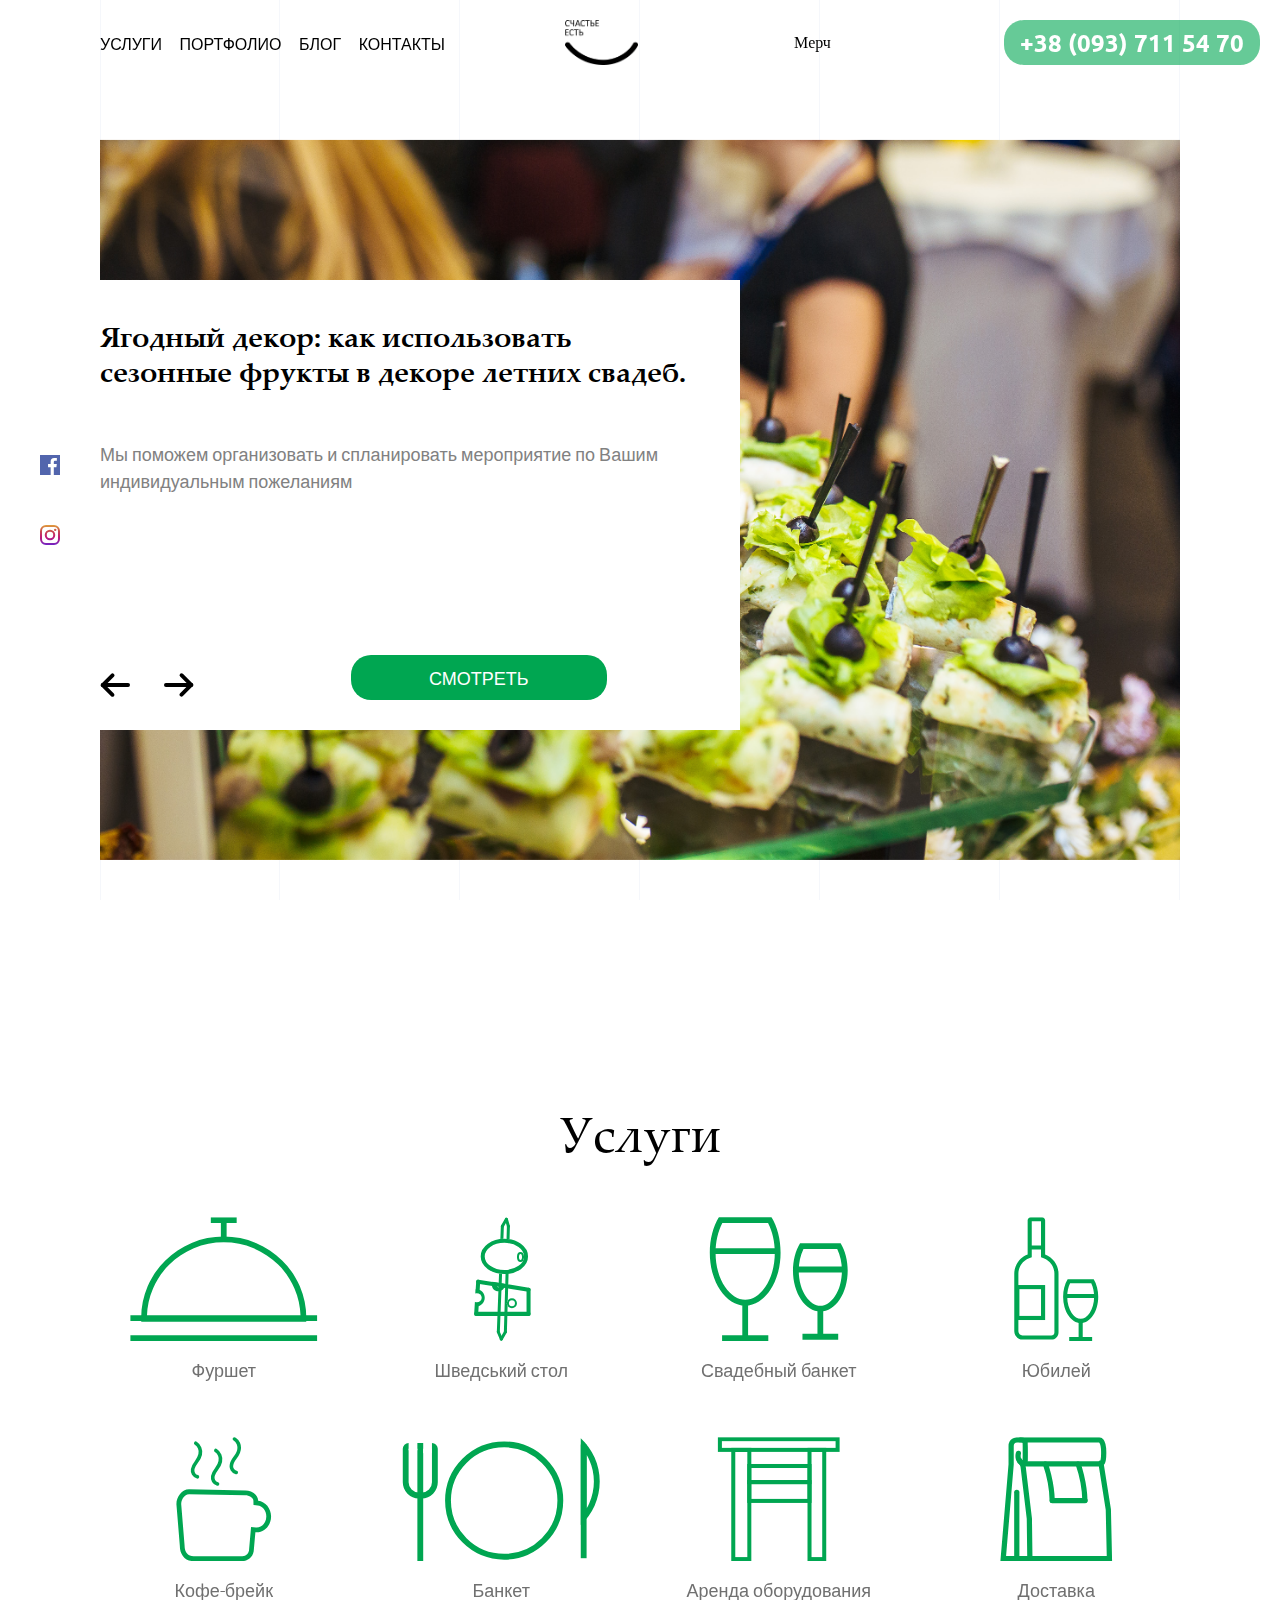
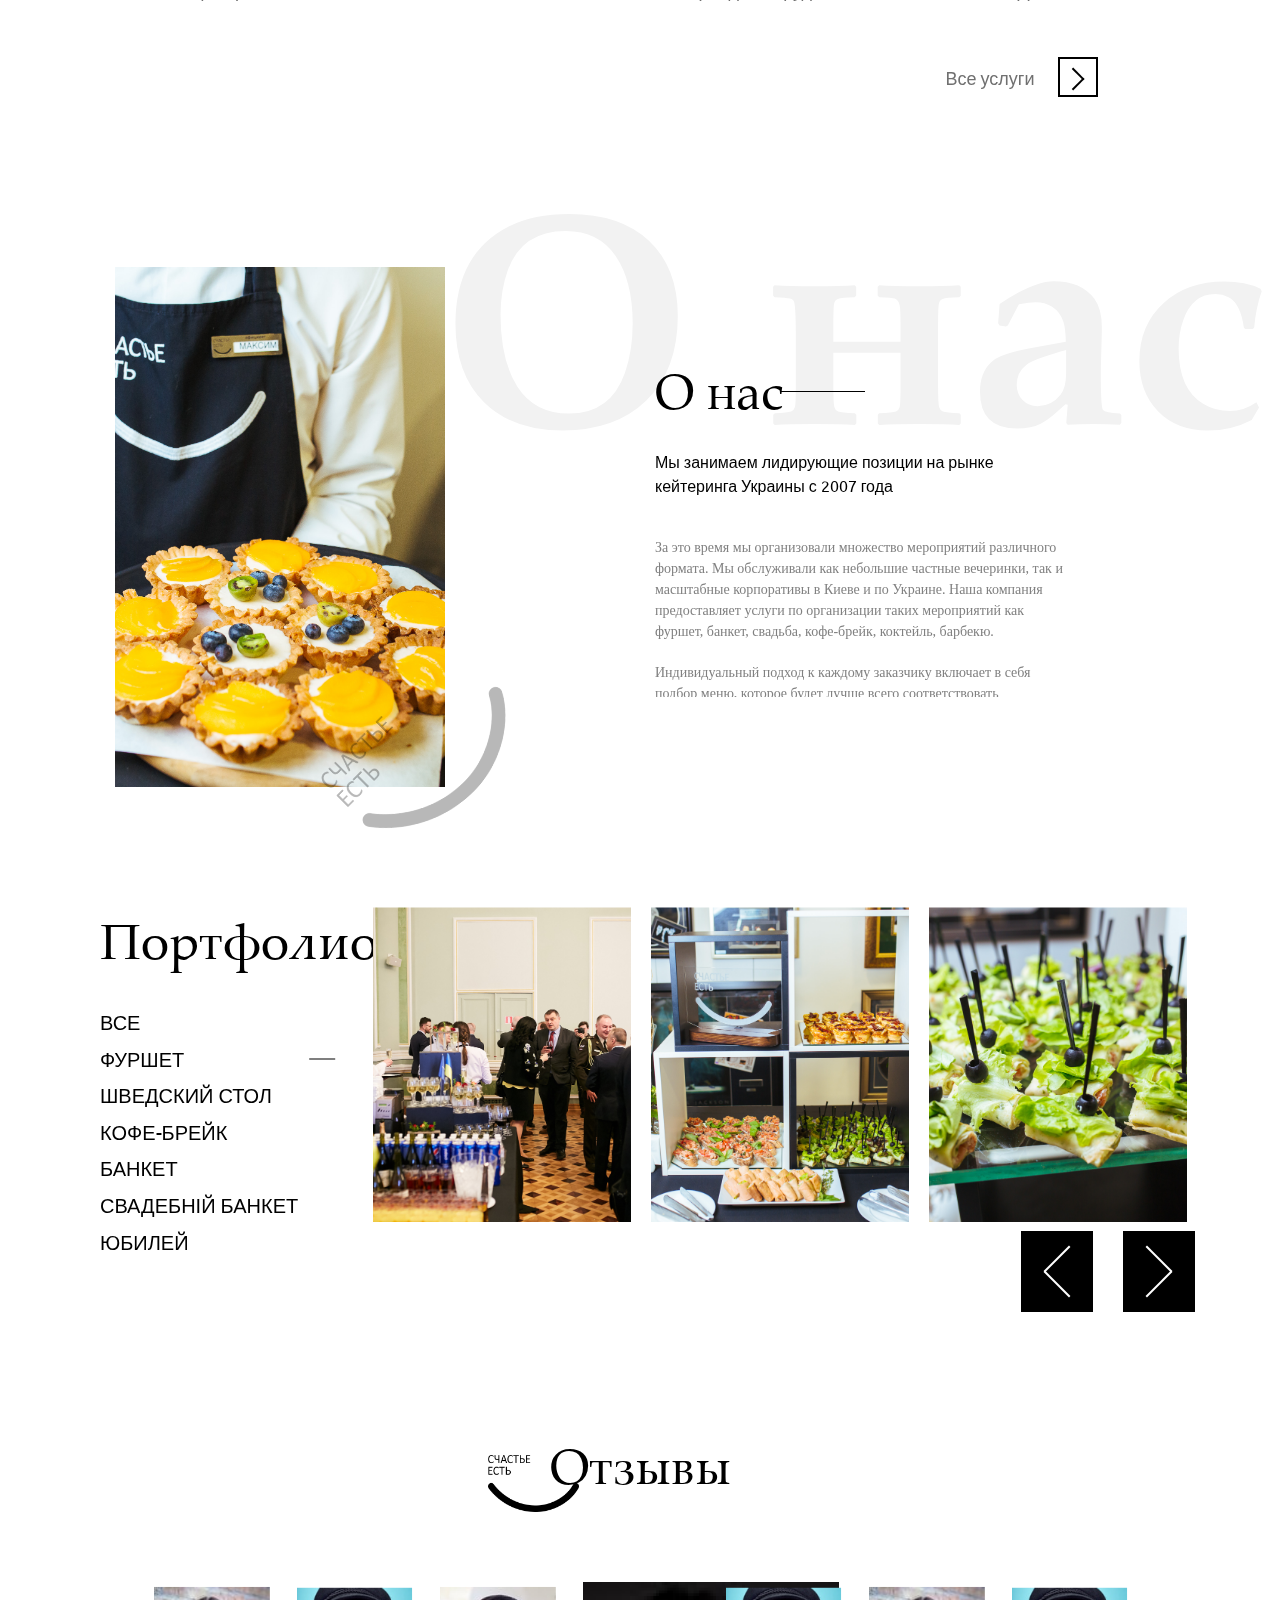
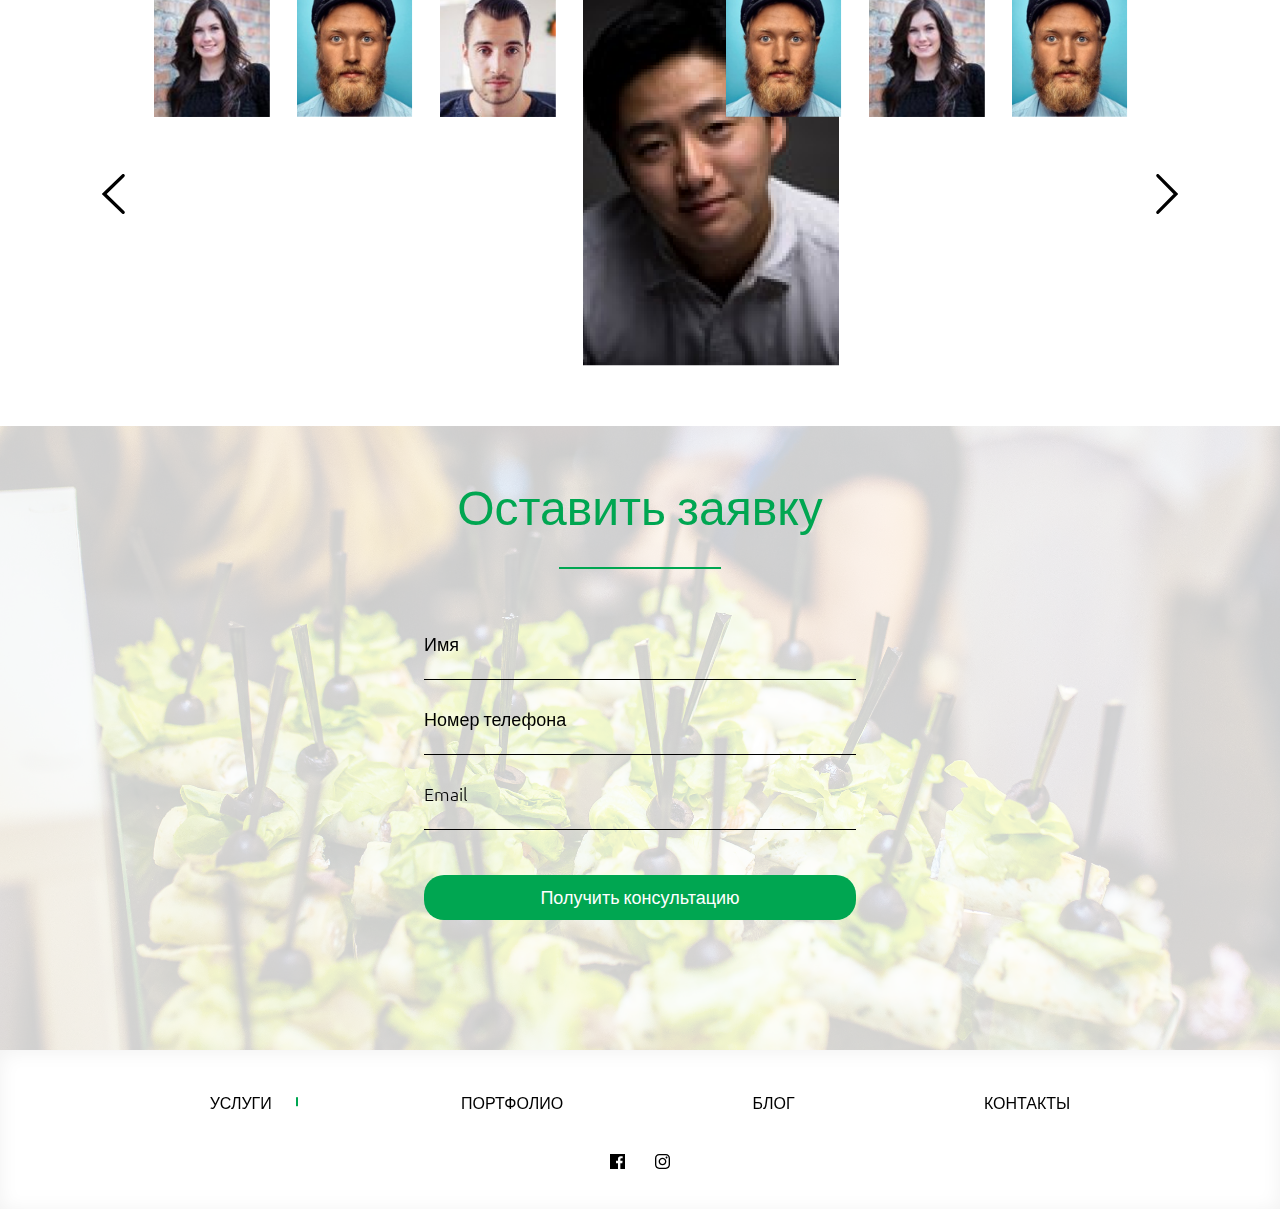
==== commit 8617461a: "create calc" ====
--- a/index.html
+++ b/index.html
@@ -29,12 +29,12 @@
                         <a class="menu_item" href="contacts.html">КОНТАКТЫ</a>
                         <a class="menu_item d-md-none" href="merch.html">МEРЧ</a>
                         <div class="menu_social d-md-none">
-                            <div class="menu_social_icon">
+                            <a href="#" class="menu_social_icon">
                                 <img src="assest/img/svg/facebook_black.svg" alt="">
-                            </div>
-                            <div class="menu_social_icon">
+                            </a>
+                            <a href="#" class="menu_social_icon">
                                 <img src="assest/img/svg/002-instagram-black.svg" alt="">
-                            </div>
+                            </a>
                         </div>
                     </div>
                 </div>
@@ -309,7 +309,7 @@
             <div class="reviews_slider_wrapper_item">
                 <div class="reviews_slider_item">
                     <div class="reviews_slider_item_img">
-                        <img src="assest/img/reviews/Rectangle39@2x.png" alt="">
+                        <img src="assest/img/reviews/Rectangle41.png" alt="">
                     </div>
                     <div class="reviews_slider_item_info">
                         <p class="reviews_slider_item_info_num">02</p>
@@ -406,10 +406,11 @@
             </div>
         </div>
         <div class="reviews_slider_down_wrapper">
+
             <div class="reviews_slider_down d-block d-md-none">
                 <div>
                     <div class="reviews_slider_down_img">
-                        <img src="assest/img/reviews/Rectangle43@2x.png" alt="">
+                        <img src="assest/img/reviews/Rectangle41.png" alt="">
                     </div>
                 </div>
                 <div>
@@ -449,7 +450,6 @@
                 </div>
             </div>
         </div>
-
     </section>
     <section class="wrapper_form">
         <div class="form_title">Оставить заявку</div>
@@ -469,7 +469,7 @@
                 <label for="email">Email</label>
                 <div class="form_input_property"><img src="assest/img/svg/properly.svg" alt=""></div>
             </div>
-            <button class="btn btn_form" type="submit">Получить консультацию</button>
+            <button class="btn btn_form " type="submit">Получить консультацию</button>
         </form>
         <div class="form_bg">
             <img src="assest/img/footer.jpg" alt="">
@@ -478,7 +478,7 @@
     <footer class="footer">
         <div class="container-fluid">
             <div class="row">
-                <div class="col-12 col-md-6 m-md-auto d-flex justify-content-around">
+                <div class="col-12 col-md-12 m-md-auto d-flex justify-content-around">
                     <a href="" class="footer_link">УСЛУГИ</a>
                     <a href="" class="footer_link">ПОРТФОЛИО</a>
                     <a href="" class="footer_link">БЛОГ</a>
@@ -487,8 +487,8 @@
             </div>
             <div class="row">
                 <div class="col-12 d-flex  align-items-md-center justify-content-center">
-                    <div class="footer_social_icon"><img src="assest/img/svg/facebook_black.svg" alt=""></div>
-                    <div class="footer_social_icon"><img src="assest/img/svg/002-instagram-black.svg" alt=""></div>
+                    <a href="#" class="footer_social_icon"><img src="assest/img/svg/facebook_black.svg" alt=""></a>
+                    <a href="#" class="footer_social_icon"><img src="assest/img/svg/002-instagram-black.svg" alt=""></a>
                 </div>
             </div>
         </div>
@@ -496,9 +496,7 @@
 </div>
 <!-----------------Pop_up--------------------->
 
-<div class="pop_up_form">
 
-</div>
 
 <!------------------Scripts------------------->
 <div class="wrapper_main_bg">
--- a/assest/css/style.css
+++ b/assest/css/style.css
@@ -29,6 +29,7 @@
   border-radius: 20px;
   border: none;
   outline: none;
+  font-weight: 400;
 }
 @media screen and (min-width: 767px) {
   .btn {
@@ -59,11 +60,20 @@
     text-align: center;
   }
 }
-@media screen and (min-width: 767px) and (min-width: 992px) {
+@media screen and (min-width: 767px) and (min-width: 960px) {
   h2 {
     font-size: 5rem;
     line-height: 6.7rem;
   }
+}
+
+.main_wrapper {
+  min-height: 100vh;
+  display: flex;
+  flex-direction: column;
+}
+.main_wrapper section {
+  flex-grow: 1;
 }
 
 .bg_title {
@@ -87,10 +97,10 @@
     width: 100%;
   }
 }
-@media screen and (min-width: 767px) and (min-width: 992px) {
+@media screen and (min-width: 767px) and (min-width: 960px) {
   .bg_title {
-    font-size: 5rem;
-    line-height: 6rem;
+    font-size: 35rem;
+    line-height: 40rem;
     margin-bottom: 3rem;
   }
 }
@@ -105,12 +115,12 @@
   height: 100%;
   display: flex;
 }
-@media screen and (min-width: 992px) {
+@media screen and (min-width: 767px) {
   .wrapper_main_bg {
     padding: 0 13.33rem;
   }
 }
-@media screen and (min-width: 992px) and (min-width: 992px) {
+@media screen and (min-width: 767px) and (min-width: 960px) {
   .wrapper_main_bg {
     padding: 0 10rem;
   }
@@ -120,7 +130,7 @@
   width: 25%;
   border-right: 1px solid #F5F7FB;
 }
-@media screen and (min-width: 992px) {
+@media screen and (min-width: 960px) {
   .main_bg_col {
     width: calc(100% / 6);
   }
@@ -151,7 +161,7 @@
     padding-bottom: 4.33rem;
   }
 }
-@media screen and (min-width: 767px) and (min-width: 992px) {
+@media screen and (min-width: 767px) and (min-width: 960px) {
   header {
     padding: 2rem 10rem;
   }
@@ -255,10 +265,25 @@
     margin-bottom: 3vh;
   }
 }
-@media screen and (min-width: 992px) {
+@media screen and (min-width: 960px) {
   .menu_item {
     font-size: 1.6rem;
     line-height: 1.8rem;
+    font-weight: 400;
+    position: relative;
+  }
+  .menu_item:after {
+    content: "";
+    width: 0;
+    height: 2px;
+    background-color: #00A651;
+    position: absolute;
+    bottom: -3px;
+    left: 5%;
+    transition: width 500ms;
+  }
+  .menu_item:hover:after {
+    width: 90%;
   }
 }
 .menu_item:last-child {
@@ -310,9 +335,9 @@
     padding-top: 30%;
   }
 }
-@media screen and (min-width: 992px) {
+@media screen and (min-width: 960px) {
   .logo_wrapper {
-    padding-top: 29%;
+    padding-top: 30%;
   }
 }
 .logo_wrapper img {
@@ -328,10 +353,24 @@
   line-height: 3rem;
   margin-left: -15px;
 }
-@media screen and (min-width: 992px) {
+@media screen and (min-width: 960px) {
   .header_merch {
     font-size: 1.6rem;
     line-height: 1.8rem;
+    position: relative;
+  }
+  .header_merch:after {
+    content: "";
+    width: 0;
+    height: 2px;
+    background-color: #00A651;
+    position: absolute;
+    bottom: -3px;
+    left: 5%;
+    transition: width 500ms;
+  }
+  .header_merch:hover:after {
+    width: 100%;
   }
 }
 
@@ -350,7 +389,7 @@
     right: 4rem;
   }
 }
-@media screen and (min-width: 767px) and (min-width: 992px) {
+@media screen and (min-width: 767px) and (min-width: 960px) {
   .header_btn {
     width: 20vw;
     top: 2rem;
@@ -377,7 +416,7 @@
     position: relative;
   }
 }
-@media screen and (min-width: 767px) and (min-width: 992px) {
+@media screen and (min-width: 767px) and (min-width: 960px) {
   .main_section {
     padding: 0 10rem;
     margin-top: 10rem;
@@ -395,7 +434,7 @@
     height: 70vh;
   }
 }
-@media screen and (min-width: 767px) and (min-width: 992px) {
+@media screen and (min-width: 767px) and (min-width: 960px) {
   .slider_img_item {
     height: calc(100vh - 10rem);
   }
@@ -414,7 +453,7 @@
     height: 100%;
   }
 }
-@media screen and (min-width: 992px) {
+@media screen and (min-width: 960px) {
   .slider_img_item img {
     width: 100%;
     height: auto;
@@ -438,10 +477,10 @@
     left: 0;
   }
 }
-@media screen and (min-width: 767px) and (min-width: 992px) {
+@media screen and (min-width: 767px) and (min-width: 960px) {
   .main_section_slider_text_wrapper {
     width: calc(50vw + 10rem);
-    height: 45vh;
+    height: 50vh;
   }
 }
 
@@ -467,7 +506,7 @@
     min-height: 35vh;
   }
 }
-@media screen and (min-width: 767px) and (min-width: 992px) {
+@media screen and (min-width: 767px) and (min-width: 960px) {
   .slider_text_item {
     min-height: 50vh;
     padding: 2rem 5rem 3rem 10rem;
@@ -491,7 +530,7 @@
     max-height: 20rem;
   }
 }
-@media screen and (min-width: 767px) and (min-width: 992px) {
+@media screen and (min-width: 767px) and (min-width: 960px) {
   .slider_text_item_head {
     font-size: 2.8rem;
     line-height: 3.5rem;
@@ -513,10 +552,11 @@
     line-height: 4rem;
   }
 }
-@media screen and (min-width: 767px) and (min-width: 992px) {
+@media screen and (min-width: 767px) and (min-width: 960px) {
   .slider_text_item_desc p {
     font-size: 1.8rem;
     line-height: 2.7rem;
+    max-height: 11rem;
   }
 }
 .slider_text_item_button {
@@ -530,7 +570,7 @@
 @media screen and (min-width: 767px) {
   .slider_text_item_button {
     right: 13.33rem;
-    bottom: 5rem;
+    bottom: 3rem;
   }
 }
 .slider_text_item_button a {
@@ -545,7 +585,7 @@
     width: 30vw;
   }
 }
-@media screen and (min-width: 767px) and (min-width: 992px) {
+@media screen and (min-width: 767px) and (min-width: 960px) {
   .slider_text_item_button a {
     width: 20vw;
     font-size: 1.8rem;
@@ -568,13 +608,13 @@
 }
 @media screen and (min-width: 767px) {
   .slick-main-prev {
-    bottom: 6rem;
+    bottom: 3.5rem;
     left: 15rem;
   }
 }
-@media screen and (min-width: 767px) and (min-width: 992px) {
+@media screen and (min-width: 767px) and (min-width: 960px) {
   .slick-main-prev {
-    bottom: 1rem;
+    bottom: 3rem;
     left: 10rem;
     transform: none;
   }
@@ -603,13 +643,13 @@
 }
 @media screen and (min-width: 767px) {
   .slick-main-next {
-    bottom: 6rem;
+    bottom: 3.5rem;
     left: calc(6rem + 20vw);
   }
 }
-@media screen and (min-width: 767px) and (min-width: 992px) {
+@media screen and (min-width: 767px) and (min-width: 960px) {
   .slick-main-next {
-    bottom: 1rem;
+    bottom: 3rem;
     left: calc(10rem + 5vw);
     transform: none;
   }
@@ -628,7 +668,7 @@
   left: 7rem;
   top: 35vh;
 }
-@media screen and (min-width: 992px) {
+@media screen and (min-width: 960px) {
   .main_section_icons {
     transform: translate(-50%, -50%);
     left: 5rem;
@@ -645,7 +685,7 @@
 .main_section_icon:last-child {
   margin-bottom: 0;
 }
-@media screen and (min-width: 992px) {
+@media screen and (min-width: 960px) {
   .main_section_icon {
     width: 2rem;
     height: 2rem;
@@ -666,7 +706,7 @@
     padding: 0 11rem;
   }
 }
-@media screen and (min-width: 767px) and (min-width: 992px) {
+@media screen and (min-width: 767px) and (min-width: 960px) {
   .services {
     padding: 0 8.5rem;
   }
@@ -688,7 +728,7 @@
     margin-bottom: 8rem;
   }
 }
-@media screen and (min-width: 767px) and (min-width: 992px) {
+@media screen and (min-width: 767px) and (min-width: 960px) {
   .services_wrapper_item {
     height: 20vh;
     margin-bottom: 4rem;
@@ -700,7 +740,7 @@
   height: 60%;
   margin-bottom: 3rem;
 }
-@media screen and (min-width: 992px) {
+@media screen and (min-width: 960px) {
   .services_wrapper_item_img {
     height: 75%;
     margin-bottom: 0;
@@ -729,7 +769,7 @@
     line-height: 4rem;
   }
 }
-@media screen and (min-width: 767px) and (min-width: 992px) {
+@media screen and (min-width: 767px) and (min-width: 960px) {
   .services_wrapper_item p {
     margin-top: 1.5rem;
     font-size: 1.8rem;
@@ -748,7 +788,7 @@
     margin-right: 7rem;
   }
 }
-@media screen and (min-width: 767px) and (min-width: 767px) and (min-width: 992px) {
+@media screen and (min-width: 767px) and (min-width: 767px) and (min-width: 960px) {
   .services_wrapper_item_more p {
     margin: 0;
     width: 40%;
@@ -772,7 +812,7 @@
     margin-bottom: 0;
   }
 }
-@media screen and (min-width: 767px) and (min-width: 992px) {
+@media screen and (min-width: 767px) and (min-width: 960px) {
   .services_icon_more {
     padding: 1.8rem;
     margin: 0;
@@ -823,7 +863,7 @@
     padding-bottom: 20rem;
   }
 }
-@media screen and (min-width: 767px) and (min-width: 992px) {
+@media screen and (min-width: 767px) and (min-width: 960px) {
   .about_us {
     padding: 12rem 10rem;
   }
@@ -835,7 +875,7 @@
     margin-bottom: 5rem;
   }
 }
-@media screen and (min-width: 767px) and (min-width: 992px) {
+@media screen and (min-width: 767px) and (min-width: 960px) {
   .about_us_title {
     margin-bottom: 2.5rem;
   }
@@ -882,7 +922,7 @@
     font-size: 3rem;
   }
 }
-@media screen and (min-width: 767px) and (min-width: 992px) {
+@media screen and (min-width: 767px) and (min-width: 960px) {
   .about_us_subtitle {
     font-size: 1.6rem;
     line-height: 2.4rem;
@@ -904,7 +944,7 @@
     left: -13.33rem;
   }
 }
-@media screen and (min-width: 767px) and (min-width: 992px) {
+@media screen and (min-width: 767px) and (min-width: 960px) {
   .about_us_img {
     width: 100%;
     left: 0;
@@ -940,7 +980,7 @@
     z-index: -1;
   }
 }
-@media screen and (min-width: 767px) and (min-width: 992px) {
+@media screen and (min-width: 767px) and (min-width: 960px) {
   .about_us_bg_logo {
     z-index: 1;
     left: -24vw;
@@ -951,8 +991,10 @@
 }
 .about_us_wrapper_info_text {
   width: 80%;
-  height: 16rem;
+  max-height: 16rem;
+  height: auto;
   overflow: hidden;
+  transition: max-height 500ms;
 }
 @media screen and (min-width: 767px) {
   .about_us_wrapper_info_text {
@@ -974,14 +1016,14 @@
     margin-bottom: 2rem;
   }
 }
-@media screen and (min-width: 767px) and (min-width: 992px) {
+@media screen and (min-width: 767px) and (min-width: 960px) {
   .about_us_wrapper_info_text p {
     font-size: 1.4rem;
     line-height: 2.1rem;
   }
 }
 .about_us_wrapper_info_text_open {
-  height: auto;
+  max-height: 80rem;
 }
 .about_us_read_more {
   font-family: "Ubuntu", sans-serif;
@@ -1001,7 +1043,7 @@
     top: 0;
   }
 }
-@media screen and (min-width: 767px) and (min-width: 992px) {
+@media screen and (min-width: 767px) and (min-width: 960px) {
   .about_us_bg_title {
     font-size: 30rem;
     left: -16.6666666667vw;
@@ -1020,7 +1062,7 @@
     padding-bottom: 20rem;
   }
 }
-@media screen and (min-width: 767px) and (min-width: 992px) {
+@media screen and (min-width: 767px) and (min-width: 960px) {
   .portfolio {
     padding: 0 8.5rem;
     padding-bottom: 12rem;
@@ -1030,7 +1072,7 @@
   text-align: center;
   margin-bottom: 6rem;
 }
-@media screen and (min-width: 992px) {
+@media screen and (min-width: 960px) {
   .portfolio_title {
     margin-bottom: 3rem;
     text-align: left;
@@ -1050,7 +1092,7 @@
     padding-left: 0;
   }
 }
-@media screen and (min-width: 767px) and (min-width: 992px) {
+@media screen and (min-width: 767px) and (min-width: 960px) {
   .portfolio_category {
     flex-direction: column;
     margin: 0;
@@ -1069,12 +1111,12 @@
   line-height: 3.66rem;
   white-space: nowrap;
 }
-@media screen and (min-width: 992px) {
+@media screen and (min-width: 960px) {
   .portfolio_category_item {
     position: relative;
   }
 }
-@media screen and (min-width: 992px) and (min-width: 992px) {
+@media screen and (min-width: 960px) and (min-width: 960px) {
   .portfolio_category_item {
     padding: 0;
   }
@@ -1085,7 +1127,7 @@
 .portfolio_category_item_active {
   border-bottom: 2px solid #000;
 }
-@media screen and (min-width: 992px) {
+@media screen and (min-width: 960px) {
   .portfolio_category_item_active {
     border: none;
   }
@@ -1100,6 +1142,11 @@
     background-color: #000;
   }
 }
+@media screen and (min-width: 960px) and (min-width: 960px) {
+  .portfolio_category_item_active:after {
+    width: 2vw;
+  }
+}
 
 .portfolio_slider {
   margin: 0 -6rem;
@@ -1116,7 +1163,7 @@
     height: 45vh;
   }
 }
-@media screen and (min-width: 767px) and (min-width: 992px) {
+@media screen and (min-width: 767px) and (min-width: 960px) {
   .portfolio_slider {
     margin: 0 -15px;
   }
@@ -1149,7 +1196,7 @@
   opacity: 0.5;
   transition: opacity 500ms 500ms;
 }
-@media screen and (min-width: 992px) {
+@media screen and (min-width: 960px) {
   .portfolio_slider_wrapper_img:after {
     background-color: transparent;
   }
@@ -1211,7 +1258,7 @@
     left: calc(22vw - 8vh - 1rem);
   }
 }
-@media screen and (min-width: 767px) and (min-width: 992px) {
+@media screen and (min-width: 767px) and (min-width: 960px) {
   .slick_main_portfolio_prev {
     left: auto;
     right: calc(8vh + 3rem);
@@ -1254,7 +1301,7 @@
     right: calc(22vw - 8vh - 1rem);
   }
 }
-@media screen and (min-width: 767px) and (min-width: 992px) {
+@media screen and (min-width: 767px) and (min-width: 960px) {
   .slick_main_portfolio_next {
     right: 0;
   }
@@ -1311,6 +1358,13 @@
   .reviews_title_logo {
     width: 20%;
     left: 25%;
+  }
+}
+@media screen and (min-width: 767px) and (min-width: 960px) {
+  .reviews_title_logo {
+    width: 9%;
+    left: 35%;
+    top: 35%;
   }
 }
 .reviews_title_logo img {
@@ -1487,14 +1541,20 @@
     padding-bottom: 20rem;
   }
 }
-.wrapper_form .form_bg {
+@media screen and (min-width: 767px) and (min-width: 960px) {
+  .wrapper_form {
+    padding: 5rem 10rem 13rem;
+  }
+}
+
+.form_bg {
   width: 100%;
   height: 100%;
   position: absolute;
   top: 0;
   left: 0;
 }
-.wrapper_form .form_bg:before {
+.form_bg:before {
   content: "";
   position: absolute;
   top: 0;
@@ -1504,7 +1564,7 @@
   height: 100%;
   background-color: rgba(255, 255, 255, 0.8);
 }
-.wrapper_form .form_bg img {
+.form_bg img {
   width: auto;
   height: 100%;
   position: absolute;
@@ -1513,6 +1573,12 @@
   transform: translate(-50%, -50%);
   z-index: -1;
 }
+@media screen and (min-width: 960px) {
+  .form_bg img {
+    width: 100%;
+    height: auto;
+  }
+}
 
 .form {
   position: relative;
@@ -1522,6 +1588,11 @@
   .form {
     width: 70%;
     margin: auto;
+  }
+}
+@media screen and (min-width: 767px) and (min-width: 960px) {
+  .form {
+    width: 40%;
   }
 }
 .form_title {
@@ -1541,6 +1612,12 @@
     line-height: 10rem;
   }
 }
+@media screen and (min-width: 767px) and (min-width: 960px) {
+  .form_title {
+    font-size: 4.8rem;
+    line-height: 6rem;
+  }
+}
 .form_title:after {
   content: "";
   background-color: #00A651;
@@ -1556,6 +1633,11 @@
     width: 25%;
   }
 }
+@media screen and (min-width: 767px) and (min-width: 960px) {
+  .form_title:after {
+    width: 15%;
+  }
+}
 .form_input {
   width: 100%;
   margin-bottom: 5vh;
@@ -1567,24 +1649,23 @@
   border: none;
   border-bottom: 1px solid #000;
   outline: none;
+  font-family: "Ubuntu", sans-serif;
+  font-weight: 400;
   font-size: 3rem;
-  line-height: 3rem;
+  line-height: 5rem;
   color: #000;
-  text-indent: 2rem;
-}
-.form_input input:placeholder-shown + label {
-  opacity: 0;
-}
-.form_input input:invalid {
-  border-bottom: 1px solid #E20047;
-}
-.form_input input:valid + .form_input_property {
-  opacity: 1;
+  text-indent: 5rem;
+}
+@media screen and (min-width: 960px) {
+  .form_input input {
+    font-size: 1.8rem;
+    line-height: 2.7rem;
+    text-indent: 2rem;
+  }
 }
 .form_input label {
-  opacity: 1;
-  position: absolute;
-  top: -2rem;
+  position: absolute;
+  top: -3rem;
   left: 0;
   font-family: "Ubuntu", sans-serif;
   font-weight: 300;
@@ -1593,6 +1674,13 @@
   color: #000;
   pointer-events: none;
 }
+@media screen and (min-width: 960px) {
+  .form_input label {
+    top: -2rem;
+    font-size: 1.8rem;
+    line-height: 2.7rem;
+  }
+}
 .form_input_property {
   opacity: 0;
   height: 80%;
@@ -1613,6 +1701,12 @@
   line-height: 3.5rem;
   color: #fff;
 }
+@media screen and (min-width: 960px) {
+  .btn_form {
+    font-size: 1.8rem;
+    line-height: 2.4rem;
+  }
+}
 
 .footer {
   padding: 6rem;
@@ -1621,6 +1715,11 @@
 @media screen and (min-width: 767px) {
   .footer {
     padding: 7rem 13.33rem;
+  }
+}
+@media screen and (min-width: 767px) and (min-width: 960px) {
+  .footer {
+    padding: 4rem 10rem;
   }
 }
 .footer_link {
@@ -1628,14 +1727,26 @@
   font-size: 1.66rem;
   line-height: 2rem;
   font-family: "Ubuntu", sans-serif;
+  font-weight: 400;
   color: #000;
 }
 @media screen and (min-width: 767px) {
   .footer_link {
     font-size: 2.66rem;
     line-height: 3rem;
-    margin-right: 10vw;
-  }
+    margin: 0;
+    display: flex;
+    align-items: center;
+  }
+}
+@media screen and (min-width: 767px) and (min-width: 960px) {
+  .footer_link {
+    font-size: 1.6rem;
+    line-height: 2.4rem;
+    margin: 0;
+  }
+}
+@media screen and (min-width: 767px) {
   .footer_link:last-child {
     margin-right: 0;
   }
@@ -1655,12 +1766,31 @@
 }
 @media screen and (min-width: 767px) {
   .footer_link:first-child:before {
-    right: -5vh;
+    right: -1vh;
+    height: 40%;
+  }
+}
+@media screen and (min-width: 767px) and (min-width: 960px) {
+  .footer_link:first-child:before {
+    right: -3vh;
   }
 }
 .footer_social_icon {
   width: 3rem;
   height: 3rem;
+  cursor: pointer;
+}
+@media screen and (min-width: 767px) {
+  .footer_social_icon {
+    margin-top: 6rem;
+  }
+}
+@media screen and (min-width: 960px) {
+  .footer_social_icon {
+    width: 1.5rem;
+    height: 1.5rem;
+    margin-top: 4rem;
+  }
 }
 .footer_social_icon img {
   width: 100%;
@@ -1668,6 +1798,45 @@
 }
 .footer_social_icon:first-child {
   margin-right: 2rem;
+}
+@media screen and (min-width: 960px) {
+  .footer_social_icon:first-child {
+    margin-right: 3rem;
+  }
+}
+.footer_btn {
+  cursor: pointer;
+  padding: 2rem 4rem;
+  border: 1px solid #00A651;
+  background-color: #fff;
+  border-radius: 20px;
+  transition: background-color 500ms;
+}
+@media screen and (min-width: 960px) {
+  .footer_btn {
+    padding: 1rem 2.5rem;
+  }
+}
+.footer_btn:hover {
+  background-color: #00A651;
+}
+.footer_btn:hover > p {
+  color: #fff;
+}
+.footer_btn p {
+  font-family: "Ubuntu", sans-serif;
+  font-weight: 400;
+  white-space: nowrap;
+  font-size: 2.66rem;
+  line-height: 4rem;
+  color: #00A651;
+  transition: color 500ms;
+}
+@media screen and (min-width: 960px) {
+  .footer_btn p {
+    font-size: 2rem;
+    line-height: 3rem;
+  }
 }
 
 .blog {
@@ -1680,7 +1849,13 @@
   .blog {
     padding: 0 11rem;
     padding-top: 19rem;
-    margin-bottom: 20rem;
+    margin-bottom: 11.66rem;
+  }
+}
+@media screen and (min-width: 767px) and (min-width: 960px) {
+  .blog {
+    padding: 15rem 10rem;
+    margin: 0;
   }
 }
 .blog_title {
@@ -1696,6 +1871,11 @@
   .blog_list_item_img {
     padding-top: 30%;
     margin-bottom: 4rem;
+  }
+}
+@media screen and (min-width: 767px) and (min-width: 960px) {
+  .blog_list_item_img {
+    padding-top: 55%;
   }
 }
 .blog_list_item_img img {
@@ -1729,9 +1909,23 @@
     margin-right: 5rem;
   }
 }
+@media screen and (min-width: 767px) and (min-width: 960px) {
+  .blog_list_item_title {
+    margin-top: 4rem;
+    width: 100%;
+    margin-bottom: 1rem;
+    font-size: 1.8rem;
+    line-height: 2.4rem;
+  }
+}
 @media screen and (min-width: 767px) {
   .blog_list_item_text {
     width: 60%;
+  }
+}
+@media screen and (min-width: 767px) and (min-width: 960px) {
+  .blog_list_item_text {
+    width: 100%;
   }
 }
 .blog_list_item_text p {
@@ -1750,6 +1944,13 @@
     overflow: hidden;
   }
 }
+@media screen and (min-width: 767px) and (min-width: 960px) {
+  .blog_list_item_text p {
+    margin-bottom: 5rem;
+    font-size: 1.6rem;
+    line-height: 2.4rem;
+  }
+}
 .blog_list_item_read {
   display: flex;
   flex-direction: row;
@@ -1763,18 +1964,31 @@
   font-weight: 500;
   margin-bottom: 0;
 }
+@media screen and (min-width: 960px) {
+  .blog_list_item_read p {
+    font-size: 1.4rem;
+    line-height: 2rem;
+  }
+}
 .blog_list_item_read_icon {
   height: 100%;
   width: 20%;
   margin-left: 3rem;
 }
+@media screen and (min-width: 960px) {
+  .blog_list_item_read_icon {
+    width: auto;
+  }
+}
 .blog_list_item_read_icon img {
   width: auto;
   height: 100%;
 }
-
-@media screen and (min-height: 992px) {
-  .row-md-even-reverse:nth-child(even) {
+.blog .row-lg-even-reverse:nth-child(odd) {
+  flex-direction: row;
+}
+@media screen and (min-width: 960px) {
+  .blog .row-lg-even-reverse:nth-child(odd) {
     flex-direction: row-reverse;
   }
 }
@@ -1789,25 +2003,67 @@
     padding-top: 19rem;
   }
 }
+@media screen and (min-width: 767px) and (min-width: 960px) {
+  .blog_article {
+    padding: 15rem 18rem 7rem;
+  }
+}
 .blog_article_slider {
   margin-bottom: 8.33rem;
 }
+@media screen and (min-width: 960px) {
+  .blog_article_slider {
+    margin-bottom: 5rem;
+  }
+}
+.blog_article_slider_item {
+  position: relative;
+  overflow: hidden;
+  padding-top: 30vh;
+}
+@media screen and (min-width: 767px) {
+  .blog_article_slider_item {
+    padding-top: 40vh;
+  }
+}
+@media screen and (min-width: 767px) and (min-width: 960px) {
+  .blog_article_slider_item {
+    padding-top: 60vh;
+  }
+}
 .blog_article_slider_item img {
   width: 100%;
   height: auto;
+  position: absolute;
+  top: 50%;
+  left: 50%;
+  transform: translate(-50%, -50%);
 }
 .blog_article_info {
   margin-bottom: 10rem;
 }
+@media screen and (min-width: 960px) {
+  .blog_article_info {
+    margin-bottom: 0;
+  }
+}
 .blog_article_info h3 {
   width: 80%;
-  font-family: "Ubuntu", sans-serif;
+  font-family: "Palatino Linotype", sans-serif;
   font-size: 3rem;
   line-height: 3.66rem;
   color: #000;
   margin-bottom: 1.5rem;
   font-weight: 500;
 }
+@media screen and (min-width: 960px) {
+  .blog_article_info h3 {
+    width: 100%;
+    font-size: 3.2rem;
+    line-height: 4rem;
+    font-weight: 700;
+  }
+}
 .blog_article_info p {
   font-size: 2.66rem;
   font-family: "Ubuntu", sans-serif;
@@ -1816,6 +2072,13 @@
   color: #000;
   margin-bottom: 5rem;
 }
+@media screen and (min-width: 960px) {
+  .blog_article_info p {
+    font-size: 1.8rem;
+    line-height: 2.7rem;
+    margin-bottom: 3rem;
+  }
+}
 
 .other_articles {
   position: relative;
@@ -1825,6 +2088,11 @@
 @media screen and (min-width: 767px) {
   .other_articles {
     padding: 8.33rem 11rem;
+  }
+}
+@media screen and (min-width: 767px) and (min-width: 960px) {
+  .other_articles {
+    padding: 4.5rem 8.5rem 9rem;
   }
 }
 .other_articles_box_title {
@@ -1854,6 +2122,11 @@
     width: 25%;
   }
 }
+@media screen and (min-width: 767px) and (min-width: 960px) {
+  .other_articles_title:after {
+    width: 15%;
+  }
+}
 .other_articles_bg_logo {
   width: 15rem;
   height: auto;
@@ -1870,6 +2143,12 @@
     right: 40rem;
   }
 }
+@media screen and (min-width: 767px) and (min-width: 960px) {
+  .other_articles_bg_logo {
+    right: 50vw;
+    width: 8vw;
+  }
+}
 .other_articles_bg_logo img {
   width: 100%;
   height: auto;
@@ -1879,6 +2158,13 @@
     width: 25%;
     position: relative;
     overflow: hidden;
+  }
+  .other_articles_list_item:hover > .other_articles_list_item_title {
+    height: 50%;
+    transition: height 400ms;
+  }
+  .other_articles_list_item:hover > .other_articles_list_item_title > .other_articles_list_item_more {
+    opacity: 1;
   }
 }
 .other_articles_list_item_img {
@@ -1919,6 +2205,13 @@
     width: 100%;
   }
 }
+@media screen and (min-width: 767px) and (min-width: 960px) {
+  .other_articles_list_item_title {
+    padding: 3.5rem 2.5rem;
+    height: 35%;
+    transition: height 500ms;
+  }
+}
 .other_articles_list_item_title p {
   width: 70%;
   font-size: 2.33rem;
@@ -1932,6 +2225,35 @@
     width: 100%;
   }
 }
+@media screen and (min-width: 767px) and (min-width: 960px) {
+  .other_articles_list_item_title p {
+    font-size: 1.6rem;
+    line-height: 2.4rem;
+    height: 7.3rem;
+  }
+}
+.other_articles_list_item_more {
+  margin-top: 1.7rem;
+  opacity: 0;
+  transition: opacity 500ms;
+  justify-content: space-between;
+  align-items: center;
+}
+.other_articles_list_item_more p {
+  font-family: "Ubuntu", sans-serif;
+  font-size: 1.4rem;
+  font-weight: 700;
+  line-height: 2.1rem;
+  display: flex;
+  align-items: center;
+}
+.other_articles_list_item_more_more {
+  position: relative;
+}
+.other_articles_list_item_more_more img {
+  width: auto;
+  height: 100%;
+}
 
 .page_portfolio_title {
   text-align: center;
@@ -1947,6 +2269,12 @@
   .page_portfolio_bg_title {
     left: -11rem;
     top: -11rem;
+  }
+}
+@media screen and (min-width: 767px) and (min-width: 960px) {
+  .page_portfolio_bg_title {
+    top: 0;
+    left: -10rem;
   }
 }
 .page_portfolio_list {
@@ -1969,6 +2297,13 @@
     overflow: hidden;
   }
 }
+@media screen and (min-width: 767px) and (min-width: 960px) {
+  .page_portfolio_list_item {
+    font-size: 2.4rem;
+    line-height: 3rem;
+    margin-bottom: 1.2rem;
+  }
+}
 .page_portfolio_list_item:last-child {
   margin-bottom: 0;
 }
@@ -1995,6 +2330,13 @@
   width: 10vw;
   height: auto;
 }
+@media screen and (min-width: 960px) {
+  .page_portfolio_list_icon {
+    left: -6rem;
+    bottom: -3rem;
+    width: 7vw;
+  }
+}
 .page_portfolio_list_icon img {
   width: 100%;
   height: auto;
@@ -2012,10 +2354,21 @@
     padding-top: 30rem;
   }
 }
+@media screen and (min-width: 767px) and (min-width: 960px) {
+  .categories {
+    padding: 0 8.5rem;
+    padding-top: 19rem;
+  }
+}
 .categories_item {
   display: block;
   position: relative;
   margin-bottom: 8.33rem;
+}
+@media screen and (min-width: 767px) {
+  .categories_item {
+    margin-bottom: 10rem;
+  }
 }
 .categories_item_img {
   padding-top: 100%;
@@ -2053,6 +2406,11 @@
     padding-top: 25rem;
   }
 }
+@media screen and (min-width: 767px) and (min-width: 960px) {
+  .top-md-padding {
+    padding-top: 15rem;
+  }
+}
 
 .portfolio_article_main {
   padding: 0 6rem;
@@ -2063,6 +2421,14 @@
     padding: 0 13.33rem;
     padding-top: 13rem;
     overflow: hidden;
+    position: relative;
+  }
+}
+@media screen and (min-width: 767px) and (min-width: 960px) {
+  .portfolio_article_main {
+    padding: 0 8.5rem;
+    padding-top: 10rem;
+    margin-bottom: 12rem;
   }
 }
 .portfolio_article_main_img {
@@ -2075,11 +2441,18 @@
 @media screen and (min-width: 767px) {
   .portfolio_article_main_img {
     width: calc(20vw + 13rem);
-    height: 100%;
+    padding-top: calc(80vh - 13rem);
     margin: 0;
     position: absolute;
     top: 0;
     left: -15rem;
+  }
+}
+@media screen and (min-width: 767px) and (min-width: 960px) {
+  .portfolio_article_main_img {
+    width: calc(100% + 10rem);
+    left: -10rem;
+    padding-top: calc(100vh - 10rem);
   }
 }
 .portfolio_article_main_img img {
@@ -2104,6 +2477,13 @@
   padding-top: 35vh;
   width: 30vw;
   overflow: hidden;
+}
+@media screen and (min-width: 960px) {
+  .portfolio_article_main_img_second {
+    right: -85%;
+    top: -15%;
+    padding-top: 50vh;
+  }
 }
 .portfolio_article_main_img_second img {
   position: absolute;
@@ -2138,6 +2518,14 @@
     line-height: 10rem;
   }
 }
+@media screen and (min-width: 767px) and (min-width: 960px) {
+  .portfolio_article_main_title {
+    padding-top: 20vh;
+    font-size: 4.8rem;
+    line-height: 6rem;
+    margin-bottom: 3rem;
+  }
+}
 .portfolio_article_main_text p {
   font-size: 2.66rem;
   font-family: "Palatino Linotype", sans-serif;
@@ -2146,12 +2534,25 @@
   color: #000;
   margin-bottom: 1.5rem;
 }
+@media screen and (min-width: 960px) {
+  .portfolio_article_main_text p {
+    font-size: 1.6rem;
+    line-height: 2.1rem;
+    font-weight: 300;
+    margin-bottom: 3.5rem;
+  }
+}
 .portfolio_article_main_text p:last-child {
   margin-bottom: 5rem;
 }
 @media screen and (min-width: 767px) {
   .portfolio_article_main_text p:last-child {
     margin-bottom: 20rem;
+  }
+}
+@media screen and (min-width: 767px) and (min-width: 960px) {
+  .portfolio_article_main_text p:last-child {
+    margin-bottom: 5rem;
   }
 }
 .portfolio_article_main_button button {
@@ -2168,6 +2569,12 @@
     margin-bottom: 14.5rem;
   }
 }
+@media screen and (min-width: 767px) and (min-width: 960px) {
+  .portfolio_article_main_button button {
+    font-size: 1.8rem;
+    line-height: 2.4rem;
+  }
+}
 .portfolio_article_main_button_logo {
   position: absolute;
   bottom: 8rem;
@@ -2180,13 +2587,19 @@
     left: 2rem;
   }
 }
+@media screen and (min-width: 767px) and (min-width: 960px) {
+  .portfolio_article_main_button_logo {
+    left: -5rem;
+    bottom: 1rem;
+  }
+}
 .portfolio_article_main_button_logo img {
   width: 100%;
   height: auto;
 }
 
 .portfolio_article_question_title {
-  font-family: "Ubuntu", sans-serif;
+  font-family: "Palatino Linotype", sans-serif;
   font-size: 4rem;
   line-height: 5rem;
   color: #000;
@@ -2201,6 +2614,14 @@
     line-height: 8rem;
   }
 }
+@media screen and (min-width: 767px) and (min-width: 960px) {
+  .portfolio_article_question_title {
+    font-size: 4.8rem;
+    line-height: 6rem;
+    font-weight: 400;
+    margin-top: 12rem;
+  }
+}
 .portfolio_article_question_img {
   position: relative;
   overflow: hidden;
@@ -2229,6 +2650,12 @@
   color: #555555;
   margin-bottom: 1.5rem;
 }
+@media screen and (min-width: 960px) {
+  .portfolio_info_title {
+    font-size: 1.8rem;
+    line-height: 2.4rem;
+  }
+}
 .portfolio_info_text p {
   font-family: "Ubuntu", sans-serif;
   font-size: 2.66rem;
@@ -2236,8 +2663,20 @@
   color: #555555;
   margin-bottom: 1.5rem;
 }
+@media screen and (min-width: 960px) {
+  .portfolio_info_text p {
+    font-size: 1.6rem;
+    line-height: 2.1rem;
+    margin-bottom: 3rem;
+  }
+}
 .portfolio_info_text p:last-child {
   margin-bottom: 8.33rem;
+}
+@media screen and (min-width: 960px) {
+  .portfolio_info_text p:last-child {
+    margin-bottom: 3rem;
+  }
 }
 
 .gallery_slider {
@@ -2260,12 +2699,23 @@
     padding-top: 19rem;
   }
 }
+@media screen and (min-width: 767px) and (min-width: 960px) {
+  .contacts {
+    padding: 0 8.5rem;
+    padding-top: 15rem;
+  }
+}
 .contacts_title {
   margin-bottom: 5rem;
 }
 @media screen and (min-width: 767px) {
   .contacts_title {
     text-align: left;
+  }
+}
+@media screen and (min-width: 767px) and (min-width: 960px) {
+  .contacts_title {
+    margin-bottom: 2rem;
   }
 }
 .contacts_subtitle {
@@ -2282,11 +2732,23 @@
     line-height: 5.33rem;
   }
 }
+@media screen and (min-width: 767px) and (min-width: 960px) {
+  .contacts_subtitle {
+    font-size: 1.8rem;
+    line-height: 2.4rem;
+    margin-bottom: 1rem;
+  }
+}
 .contacts_img {
   position: relative;
   overflow: hidden;
   padding-top: 60%;
   margin-bottom: 5rem;
+}
+@media screen and (min-width: 960px) {
+  .contacts_img {
+    margin-bottom: 2rem;
+  }
 }
 .contacts_img img {
   width: 100%;
@@ -2301,6 +2763,11 @@
   height: 3rem;
   margin-right: 5rem;
 }
+@media screen and (min-width: 960px) {
+  .contacts_icon {
+    margin-right: 3rem;
+  }
+}
 .contacts_icon img {
   width: 100%;
   height: auto;
@@ -2308,19 +2775,44 @@
 .contacts_info {
   margin-bottom: 3rem;
 }
+@media screen and (min-width: 960px) {
+  .contacts_info {
+    margin-bottom: 2rem;
+  }
+}
 .contacts_info:last-child {
   margin-bottom: 10rem;
 }
+@media screen and (min-width: 960px) {
+  .contacts_info:last-child {
+    margin-bottom: 2rem;
+  }
+}
 .contacts_info p {
   font-size: 2.66rem;
   font-family: "Ubuntu", sans-serif;
   line-height: 3.33rem;
   color: #000;
+}
+@media screen and (min-width: 960px) {
+  .contacts_info p {
+    font-size: 1.6rem;
+    line-height: 2.1rem;
+  }
 }
 .contacts_map {
   height: 30vh;
   margin-bottom: 10rem;
 }
+@media screen and (min-width: 960px) {
+  .contacts_map {
+    margin-top: 9rem;
+    margin-bottom: 12rem;
+    height: 65vh;
+    width: calc(100vw - 17rem);
+    margin-left: -45vw;
+  }
+}
 .contacts_map iframe {
   width: 100%;
   height: 100%;
@@ -2344,6 +2836,11 @@
   text-align: left;
   width: 100%;
 }
+@media screen and (min-width: 960px) {
+  .contacts_form_title {
+    font-family: "Palatino Linotype", sans-serif;
+  }
+}
 .contacts_form_title:after {
   left: 25%;
 }
@@ -2358,9 +2855,35 @@
   padding: 0 3.5rem;
   padding-top: 16rem;
 }
+@media screen and (min-width: 767px) {
+  .services_list {
+    padding: 0 11rem;
+    padding-top: 19rem;
+  }
+}
+@media screen and (min-width: 767px) and (min-width: 960px) {
+  .services_list {
+    padding: 0 8.5rem;
+    padding-top: 15rem;
+  }
+}
 .services_list_item {
   width: 100%;
   position: relative;
+}
+.services_list_item:hover > .services_list_item_info {
+  opacity: 1;
+}
+@media screen and (min-width: 960px) {
+  .services_list_item:hover > .services_list_item_info {
+    max-height: 70%;
+    height: auto;
+    transition: max-height 500ms;
+  }
+  .services_list_item:hover > .services_list_item_info > .services_list_item_text {
+    margin-top: 2rem;
+    transition: margin-bottom 200ms;
+  }
 }
 .services_list_item_img {
   width: 100%;
@@ -2371,7 +2894,12 @@
 }
 @media screen and (min-width: 767px) {
   .services_list_item_img {
-    padding-top: 21vh;
+    padding-top: 20vh;
+  }
+}
+@media screen and (min-width: 767px) and (min-width: 960px) {
+  .services_list_item_img {
+    padding-top: 40vh;
   }
 }
 .services_list_item_img img {
@@ -2395,6 +2923,18 @@
   height: 7rem;
   max-height: 30rem;
   background-color: #F5F9FD;
+}
+@media screen and (min-width: 960px) {
+  .services_list_item_info {
+    z-index: 2;
+    position: absolute;
+    bottom: 0;
+    left: 0;
+    height: auto;
+    max-height: 8rem;
+    transition: max-height 500ms;
+    padding: 1.5rem 4rem;
+  }
 }
 .services_list_item_title {
   font-family: "Palatino Linotype", sans-serif;
@@ -2404,6 +2944,46 @@
   margin-bottom: 2rem;
   color: #000;
 }
+@media screen and (min-width: 960px) {
+  .services_list_item_title {
+    font-size: 2.4rem;
+    line-height: 3rem;
+    margin-bottom: 0;
+  }
+}
+.services_list_item_text {
+  margin-top: 4rem;
+  margin-bottom: 1rem;
+  transition: margin-top 200ms 200ms;
+}
+.services_list_item_text p {
+  font-size: 1.4rem;
+  line-height: 2.1rem;
+  color: #000;
+  font-family: "Ubuntu", sans-serif;
+}
+@media screen and (min-width: 960px) {
+  .services_list_item_more {
+    justify-content: space-between;
+    text-align: center;
+  }
+}
+.services_list_item_more p {
+  font-size: 1.4rem;
+  line-height: 2.1rem;
+  color: #000;
+  font-weight: 700;
+  display: flex;
+  align-items: center;
+}
+.services_list_item_more_icon {
+  position: relative;
+  overflow: hidden;
+}
+.services_list_item_more_icon img {
+  height: 100%;
+  width: auto;
+}
 
 .service_main {
   position: relative;
@@ -2415,6 +2995,13 @@
 @media screen and (min-width: 767px) {
   .service_main {
     margin-bottom: 18rem;
+  }
+}
+@media screen and (min-width: 767px) and (min-width: 960px) {
+  .service_main {
+    margin-top: 10rem;
+    height: calc(100vh - 10rem);
+    margin-bottom: 10rem;
   }
 }
 .service_main_img {
@@ -2433,6 +3020,12 @@
   width: auto;
   height: 100%;
 }
+@media screen and (min-width: 960px) {
+  .service_main_img img {
+    width: 100%;
+    height: auto;
+  }
+}
 .service_main_title {
   margin: 0 -15px;
   margin-top: 30vh;
@@ -2442,6 +3035,11 @@
 @media screen and (min-width: 767px) {
   .service_main_title {
     background-color: #fff;
+  }
+}
+@media screen and (min-width: 767px) and (min-width: 960px) {
+  .service_main_title {
+    background-color: transparent;
   }
 }
 .service_main_title p {
@@ -2461,6 +3059,14 @@
     padding: 2.5rem 13.33rem;
   }
 }
+@media screen and (min-width: 767px) and (min-width: 960px) {
+  .service_main_title p {
+    font-size: 7.2rem;
+    line-height: 8.4rem;
+    width: 33vw;
+    padding: 1rem 10rem;
+  }
+}
 .service_main_subtitle {
   position: relative;
   z-index: 2;
@@ -2489,6 +3095,22 @@
     line-height: 4rem;
   }
 }
+@media screen and (min-width: 767px) and (min-width: 960px) {
+  .service_main_subtitle p {
+    font-size: 1.8rem;
+    font-weight: 400;
+    line-height: 2.1rem;
+    padding: 1rem 10rem;
+    display: flex;
+    align-items: center;
+  }
+}
+@media screen and (min-width: 767px) and (min-width: 960px) and (min-width: 960px) {
+  .service_main_subtitle p {
+    min-height: 8rem;
+    height: auto;
+  }
+}
 .service_main_order {
   position: relative;
   padding: 1rem 6rem;
@@ -2505,6 +3127,11 @@
     height: 8vh;
   }
 }
+@media screen and (min-width: 767px) and (min-width: 960px) {
+  .service_main_order {
+    min-height: 8rem;
+  }
+}
 .service_main_order:before {
   content: "";
   position: absolute;
@@ -2530,6 +3157,13 @@
   color: #000;
   margin-right: 10vw;
 }
+@media screen and (min-width: 960px) {
+  .service_main_order p {
+    font-size: 1.4rem;
+    line-height: 2.1rem;
+    margin-right: 3rem;
+  }
+}
 .service_main_order_icon {
   display: inline-block;
 }
@@ -2550,6 +3184,14 @@
     padding-bottom: 20rem;
   }
 }
+@media screen and (min-width: 767px) and (min-width: 960px) {
+  .catering {
+    padding: 0 8.5rem;
+    padding-top: 5rem;
+    padding-bottom: 18rem;
+    margin-bottom: 12rem;
+  }
+}
 .catering_left_text {
   position: absolute;
   top: 20rem;
@@ -2560,6 +3202,12 @@
   .catering_left_text {
     top: 50rem;
     left: 7rem;
+  }
+}
+@media screen and (min-width: 767px) and (min-width: 960px) {
+  .catering_left_text {
+    top: 31rem;
+    left: 12rem;
   }
 }
 .catering_left_text p {
@@ -2573,6 +3221,12 @@
   .catering_left_text p {
     font-size: 13.33rem;
     line-height: 16rem;
+  }
+}
+@media screen and (min-width: 767px) and (min-width: 960px) {
+  .catering_left_text p {
+    font-size: 8rem;
+    line-height: 10rem;
   }
 }
 .catering_title {
@@ -2591,14 +3245,32 @@
     width: 100%;
   }
 }
+@media screen and (min-width: 767px) and (min-width: 960px) {
+  .catering_title {
+    margin-top: 5rem;
+    font-size: 6rem;
+    line-height: 7rem;
+  }
+}
 .catering_text {
   font-size: 3rem;
   line-height: 4rem;
   font-family: "Ubuntu", sans-serif;
   color: #000;
 }
+@media screen and (min-width: 960px) {
+  .catering_text {
+    font-size: 1.6rem;
+    line-height: 2.4rem;
+  }
+}
 .catering_text:last-child {
   margin-bottom: 0;
+}
+@media screen and (min-width: 960px) {
+  .catering_text:last-child {
+    margin-bottom: 3rem;
+  }
 }
 .catering_img {
   margin: 5rem 0;
@@ -2615,6 +3287,13 @@
     margin-bottom: 5rem;
   }
 }
+@media screen and (min-width: 767px) and (min-width: 960px) {
+  .catering_img {
+    width: 100%;
+    padding-top: 40vh;
+    margin-bottom: 3rem;
+  }
+}
 .catering_img img {
   position: absolute;
   top: 0;
@@ -2622,6 +3301,12 @@
   height: 100%;
   width: auto;
 }
+@media screen and (min-width: 960px) {
+  .catering_img img {
+    width: 100%;
+    height: auto;
+  }
+}
 .catering_icon {
   width: 20vw;
   position: absolute;
@@ -2632,6 +3317,11 @@
 @media screen and (min-width: 767px) {
   .catering_icon {
     width: 15vw;
+  }
+}
+@media screen and (min-width: 767px) and (min-width: 960px) {
+  .catering_icon {
+    width: 10vw;
   }
 }
 .catering_icon img {
@@ -2650,6 +3340,12 @@
     padding: 1rem 12rem;
   }
 }
+@media screen and (min-width: 767px) and (min-width: 960px) {
+  .catering_calc {
+    padding: 0;
+    background-color: transparent;
+  }
+}
 .catering_calc p {
   position: relative;
   display: inline-block;
@@ -2658,6 +3354,14 @@
   color: #000;
   font-family: "Ubuntu", sans-serif;
   margin-right: 5rem;
+}
+@media screen and (min-width: 960px) {
+  .catering_calc p {
+    font-size: 1.8rem;
+    line-height: 2.7rem;
+    display: flex;
+    align-items: center;
+  }
 }
 .catering_calc p:after {
   content: "";
@@ -2705,6 +3409,11 @@
     padding: 5rem 11rem;
   }
 }
+@media screen and (min-width: 767px) and (min-width: 960px) {
+  .why_we {
+    padding: 5rem 8.5rem;
+  }
+}
 .why_we_title {
   text-align: center;
   margin-bottom: 5rem;
@@ -2712,6 +3421,11 @@
 @media screen and (min-width: 767px) {
   .why_we_title {
     text-align: left;
+  }
+}
+@media screen and (min-width: 767px) and (min-width: 960px) {
+  .why_we_title {
+    margin-bottom: 3rem;
   }
 }
 .why_we_text {
@@ -2726,6 +3440,13 @@
     margin-bottom: 6.44rem;
   }
 }
+@media screen and (min-width: 767px) and (min-width: 960px) {
+  .why_we_text {
+    font-size: 1.8rem;
+    line-height: 2.7rem;
+    margin-bottom: 5rem;
+  }
+}
 .why_we_img {
   position: relative;
   overflow: hidden;
@@ -2738,6 +3459,11 @@
     padding-top: 20vh;
   }
 }
+@media screen and (min-width: 767px) and (min-width: 960px) {
+  .why_we_img {
+    padding-top: 40vh;
+  }
+}
 .why_we_img img {
   width: 100%;
   transform: translate(-50%, -50%);
@@ -2751,8 +3477,24 @@
     height: 100%;
   }
 }
+@media screen and (min-width: 767px) and (min-width: 960px) {
+  .why_we_img img {
+    width: 100%;
+    height: auto;
+  }
+}
+@media screen and (min-width: 960px) {
+  .why_we_list {
+    padding-top: 10rem;
+  }
+}
 .why_we_list_item {
   margin-bottom: 3rem;
+}
+@media screen and (min-width: 960px) {
+  .why_we_list_item {
+    margin-bottom: 5rem;
+  }
 }
 .why_we_list_item:last-child {
   margin-bottom: 0;
@@ -2765,6 +3507,12 @@
   font-family: "Ubuntu", sans-serif;
   margin-bottom: 1.5rem;
   font-weight: 600;
+}
+@media screen and (min-width: 960px) {
+  .why_we_list_item_title {
+    font-size: 1.8rem;
+    line-height: 2.7rem;
+  }
 }
 .why_we_list_item_title:before {
   content: "";
@@ -2775,6 +3523,13 @@
   left: -9rem;
   background-color: rgba(0, 166, 81, 0.2);
 }
+@media screen and (min-width: 960px) {
+  .why_we_list_item_title:before {
+    width: 48px;
+    height: 48px;
+    left: -7rem;
+  }
+}
 .why_we_list_item_text {
   font-size: 2.66rem;
   color: #555555;
@@ -2787,6 +3542,13 @@
     line-height: 4rem;
   }
 }
+@media screen and (min-width: 767px) and (min-width: 960px) {
+  .why_we_list_item_text {
+    font-size: 1.8rem;
+    line-height: 2.7rem;
+    font-weight: 300;
+  }
+}
 
 .service_advantages {
   padding: 0 3.5rem;
@@ -2799,6 +3561,11 @@
   .service_advantages {
     margin: 0;
     padding: 20rem 11rem;
+  }
+}
+@media screen and (min-width: 767px) and (min-width: 960px) {
+  .service_advantages {
+    padding: 15rem 8.5rem;
   }
 }
 .service_advantages_title {
@@ -2813,6 +3580,14 @@
     margin-bottom: 8.33rem;
   }
 }
+@media screen and (min-width: 767px) and (min-width: 960px) {
+  .service_advantages_title {
+    font-weight: 400;
+    font-size: 4.8rem;
+    line-height: 6rem;
+    margin-bottom: 5rem;
+  }
+}
 
 .advantages_img {
   width: 100%;
@@ -2826,6 +3601,11 @@
     padding-top: 35vh;
   }
 }
+@media screen and (min-width: 767px) and (min-width: 960px) {
+  .advantages_img {
+    padding-top: 40vh;
+  }
+}
 .advantages_img img {
   width: 100%;
   height: auto;
@@ -2848,6 +3628,12 @@
     padding-bottom: 3rem;
   }
 }
+@media screen and (min-width: 767px) and (min-width: 960px) {
+  .advantages_info_title {
+    padding-top: 14rem;
+    padding-bottom: 2rem;
+  }
+}
 .advantages_info_title p {
   position: relative;
   z-index: 2;
@@ -2855,6 +3641,12 @@
   color: #000;
   font-size: 3rem;
   line-height: 4rem;
+}
+@media screen and (min-width: 960px) {
+  .advantages_info_title p {
+    font-size: 1.8rem;
+    line-height: 2.7rem;
+  }
 }
 .advantages_info_num {
   position: absolute;
@@ -2876,6 +3668,13 @@
     left: 0;
   }
 }
+@media screen and (min-width: 767px) and (min-width: 960px) {
+  .advantages_info_num {
+    font-size: 18rem;
+    line-height: 18rem;
+    top: 5rem;
+  }
+}
 .advantages_info_text {
   position: relative;
   z-index: 2;
@@ -2886,14 +3685,28 @@
   color: #555555;
   margin-bottom: 8.33rem;
 }
+@media screen and (min-width: 960px) {
+  .advantages_info_text {
+    font-size: 1.6rem;
+    line-height: 2.4rem;
+  }
+}
 
 .service_organization {
   padding: 0 3.5rem;
+  padding-bottom: 13.33rem;
   position: relative;
 }
 @media screen and (min-width: 767px) {
   .service_organization {
     padding: 0 11rem;
+    padding-bottom: 16.66rem;
+  }
+}
+@media screen and (min-width: 767px) and (min-width: 960px) {
+  .service_organization {
+    padding: 0 8.5rem;
+    padding-bottom: 12rem;
   }
 }
 .service_organization_title {
@@ -2905,9 +3718,6 @@
     margin-bottom: 8.33rem;
   }
 }
-.service_organization .row {
-  margin-bottom: 13.33rem;
-}
 
 .organization_info_img {
   width: 100%;
@@ -2915,6 +3725,11 @@
   overflow: hidden;
   padding-top: 30vh;
   margin-bottom: 3rem;
+}
+@media screen and (min-width: 960px) {
+  .organization_info_img {
+    padding-top: 40vh;
+  }
 }
 .organization_info_img img {
   position: absolute;
@@ -2933,6 +3748,14 @@
   position: relative;
   margin-bottom: 1.5rem;
 }
+@media screen and (min-width: 960px) {
+  .organization_info_title {
+    font-size: 1.8rem;
+    line-height: 2.4rem;
+    padding-left: 0;
+    margin-bottom: 2rem;
+  }
+}
 .organization_info_title:before {
   content: "";
   width: 20vw;
@@ -2942,6 +3765,23 @@
   left: 0;
   background-color: #000;
 }
+@media screen and (min-width: 960px) {
+  .organization_info_title:before {
+    left: -40vh;
+    top: 1rem;
+    width: 15vw;
+  }
+}
+@media screen and (min-width: 767px) {
+  .organization_info_text {
+    margin-bottom: 16.66rem;
+  }
+}
+@media screen and (min-width: 767px) and (min-width: 960px) {
+  .organization_info_text {
+    margin-bottom: 12rem;
+  }
+}
 .organization_info_text p {
   font-size: 3rem;
   line-height: 4rem;
@@ -2949,12 +3789,20 @@
   font-family: "Ubuntu", sans-serif;
   font-weight: 300;
   margin-bottom: 1.5rem;
-  padding-left: 30%;
-}
-@media screen and (min-width: 767px) {
-  .organization_info_second .organization_info_text {
-    padding-bottom: 10rem;
-  }
+}
+@media screen and (min-width: 767px) {
+  .organization_info_text p {
+    padding-left: 30%;
+  }
+}
+@media screen and (min-width: 767px) and (min-width: 960px) {
+  .organization_info_text p {
+    font-size: 1.8rem;
+    line-height: 2.4rem;
+    padding-left: 0;
+  }
+}
+@media screen and (min-width: 767px) {
   .organization_info_second .organization_info_text p {
     padding: 0;
     width: 90%;
@@ -2975,6 +3823,13 @@
     width: 13vw;
   }
 }
+@media screen and (min-width: 960px) {
+  .service_reviews_title_logo {
+    width: 10vw;
+    left: 10%;
+    top: 10%;
+  }
+}
 
 .service_reviews_subtitle {
   font-size: 2.66rem;
@@ -2983,6 +3838,14 @@
   padding-bottom: 3rem;
   color: #000;
   position: relative;
+}
+@media screen and (min-width: 960px) {
+  .service_reviews_subtitle {
+    font-size: 1.6rem;
+    line-height: 2.4rem;
+    width: 50%;
+    margin: auto;
+  }
 }
 .service_reviews_subtitle:after {
   position: absolute;
@@ -3009,6 +3872,12 @@
     margin-bottom: 10rem;
   }
 }
+@media screen and (min-width: 767px) and (min-width: 960px) {
+  .merch {
+    padding: 0 8.5rem;
+    padding-top: 15rem;
+  }
+}
 .merch_bg_title {
   left: 0%;
   width: 100%;
@@ -3019,6 +3888,7 @@
   margin-bottom: 5rem;
 }
 .merch_product {
+  cursor: pointer;
   margin-bottom: 3.33rem;
   position: relative;
   overflow: hidden;
@@ -3031,6 +3901,11 @@
     margin-right: 15px;
   }
 }
+@media screen and (min-width: 767px) and (min-width: 960px) {
+  .merch_product:hover > .merch_product_info {
+    bottom: 0;
+  }
+}
 .merch_product_img {
   width: 100%;
   position: relative;
@@ -3040,6 +3915,11 @@
 @media screen and (min-width: 767px) {
   .merch_product_img {
     padding-top: 25vh;
+  }
+}
+@media screen and (min-width: 767px) and (min-width: 960px) {
+  .merch_product_img {
+    padding-top: 50vh;
   }
 }
 .merch_product_img img {
@@ -3057,6 +3937,12 @@
   background-color: rgba(255, 255, 255, 0.9);
   padding: 1rem 1.66rem;
   width: 100%;
+}
+@media screen and (min-width: 960px) {
+  .merch_product_info {
+    bottom: -30%;
+    transition: bottom 500ms;
+  }
 }
 .merch_product_info_name {
   min-width: 40%;
@@ -3105,7 +3991,7 @@
   margin-left: 1rem;
 }
 .merch_product_info_buy {
-  min-width: 3rem;
+  min-width: 20%;
   width: 3rem;
   min-height: 3rem;
   height: 3rem;
@@ -3122,10 +4008,22 @@
     width: 100%;
   }
 }
+@media screen and (min-width: 767px) and (min-width: 960px) {
+  .merch_form form {
+    width: 40vw;
+  }
+}
 .merch_form_title {
   text-align: left;
   color: #000;
 }
+@media screen and (min-width: 960px) {
+  .merch_form_title {
+    width: 40vw;
+    margin: auto;
+    margin-bottom: 5rem;
+  }
+}
 .merch_form_title:after {
   left: 0;
   transform: none;
@@ -3133,7 +4031,8 @@
 
 .wrapper_pop_up_product {
   display: none;
-  position: absolute;
+  position: fixed;
+  overflow: scroll;
   top: 0;
   left: 0;
   width: 100%;
@@ -3145,12 +4044,19 @@
 }
 
 .pop_up_close {
-  position: absolute;
-  top: 3rem;
-  right: 3rem;
+  cursor: pointer;
+  position: absolute;
+  top: 1.5rem;
+  right: 1.5rem;
   width: 4rem;
   height: 4rem;
   z-index: 201;
+}
+@media screen and (min-width: 767px) {
+  .pop_up_close {
+    top: 3.33rem;
+    right: 3.33rem;
+  }
 }
 .pop_up_close:before {
   content: "";
@@ -3369,7 +4275,7 @@
 .pop_up_thanks_icon {
   position: absolute;
   top: 2rem;
-  left: -8rem;
+  left: -15vw;
   width: 30vw;
 }
 .pop_up_thanks_icon img {
@@ -3377,4 +4283,383 @@
   height: auto;
 }
 
+.wrapper_pop_up_call {
+  display: none;
+  position: fixed;
+  top: 0;
+  left: 0;
+  width: 100%;
+  height: 100%;
+  z-index: 200;
+  background-color: rgba(255, 255, 255, 0.95);
+}
+.wrapper_pop_up_call_open {
+  display: flex;
+}
+
+.pop_up_call {
+  width: 100%;
+  height: 100%;
+  position: relative;
+  overflow: hidden;
+  display: flex;
+  align-items: center;
+}
+@media screen and (min-width: 960px) {
+  .pop_up_call {
+    width: 80%;
+    height: 90%;
+  }
+}
+
+.call_form {
+  width: 100%;
+}
+
+.form_thanks {
+  display: none;
+  position: absolute;
+  top: 50%;
+  left: 50%;
+  transform: translate(-50%, -50%);
+  color: #00A651;
+  font-size: 4.8rem;
+  line-height: 6rem;
+  font-family: "Ubuntu", sans-serif;
+  font-weight: 600;
+  z-index: 2;
+}
+.form_thanks_open {
+  display: flex;
+}
+
+.wrapper_pop_up_calc {
+  position: fixed;
+  top: 0;
+  left: 0;
+  overflow: scroll;
+  display: none;
+  width: 100%;
+  height: 100%;
+  z-index: 200;
+}
+.wrapper_pop_up_calc_open {
+  display: block;
+}
+
+.pop_up_calc {
+  z-index: 200;
+  position: relative;
+  overflow: hidden;
+}
+
+.choice_box {
+  padding: 5rem 6rem;
+  background-color: #fff;
+}
+
+.calc_header {
+  display: flex;
+  flex-direction: row;
+  flex-wrap: wrap;
+  justify-content: space-between;
+}
+
+.choice_event {
+  width: calc(50% - 1rem);
+  margin-bottom: 1.5rem;
+}
+.choice_event input {
+  display: none;
+}
+.choice_event input:checked + label {
+  background-color: #E4F5EC;
+  box-shadow: 5px 0 6px 0 rgba(0, 166, 81, 0.2);
+}
+.choice_event label {
+  padding: 2rem 3rem;
+  position: relative;
+  width: 100%;
+  height: 100%;
+  display: flex;
+  justify-content: center;
+  align-items: center;
+  font-size: 2.33rem;
+  line-height: 3.5rem;
+  font-family: "Ubuntu", sans-serif;
+  color: #000;
+  font-weight: 600;
+  border-radius: 10px;
+  box-shadow: 5px 0 6px 0 rgba(0, 0, 0, 0.11);
+  background-color: #fff;
+}
+.choice_event:last-child {
+  width: 100%;
+  margin-bottom: 0;
+}
+
+.calc_title {
+  padding: 0 9rem;
+  margin-top: 8.33rem;
+  margin-bottom: 15rem;
+  display: flex;
+  flex-direction: column;
+  width: 100%;
+  align-items: center;
+}
+.calc_title h3 {
+  font-family: "Ubuntu", sans-serif;
+  font-size: 4rem;
+  line-height: 5rem;
+  color: #000;
+  padding-left: 25%;
+  position: relative;
+  font-weight: 600;
+}
+.calc_title h3:before {
+  content: "";
+  width: 20%;
+  height: 1px;
+  background-color: #00A651;
+  position: absolute;
+  top: 50%;
+  left: 10%;
+  transform: translate(-50%, -50%);
+}
+
+.calc_subtitle {
+  font-size: 3rem;
+  line-height: 2.7rem;
+  font-family: "Ubuntu", sans-serif;
+  color: #000;
+}
+
+.calc_quantity {
+  margin-bottom: 8.33rem;
+}
+.calc_quantity_title {
+  font-size: 2.66rem;
+  font-weight: 400;
+  line-height: 2.4rem;
+  color: #000;
+  font-family: "Ubuntu", sans-serif;
+  margin-bottom: 3.33rem;
+}
+.calc_quantity_check {
+  position: relative;
+}
+.calc_quantity_check_number {
+  padding: 1rem 2rem;
+  border-radius: 10px;
+  border: 1px solid #EBEBEB;
+  position: absolute;
+  top: -8rem;
+  right: 0;
+  display: flex;
+  justify-content: center;
+  align-items: center;
+}
+.calc_quantity_check_number p {
+  font-family: "Ubuntu", sans-serif;
+  font-size: 2.66rem;
+  line-height: 3rem;
+  color: #818181;
+}
+.calc_quantity_check_number p span {
+  font-family: "Ubuntu", sans-serif;
+  font-size: 2.33rem;
+  color: #818181;
+}
+.calc_quantity_check input[type=range] {
+  -webkit-appearance: none;
+  width: 100%;
+  outline: none;
+  background: -webkit-linear-gradient(left, #00A651 0%, #00A651 20%, #EBEBEB 20%, #EBEBEB 100%);
+}
+.calc_quantity_check input[type=range]::-webkit-slider-thumb {
+  -webkit-appearance: none;
+  height: 4.5rem;
+  width: 4.5rem;
+  margin-top: -2rem;
+  border-radius: 4.5rem;
+  background: #818181;
+  cursor: pointer;
+}
+.calc_quantity_check input[type=range]::-moz-range-thumb {
+  -moz-appearance: none;
+  height: 4.5rem;
+  width: 4.5rem;
+  margin-top: -2rem;
+  border-radius: 4.5rem;
+  background: #818181;
+  cursor: pointer;
+}
+.calc_quantity_check input[type=range]:focus {
+  outline: none;
+}
+.calc_quantity_check input[type=range]::-webkit-slider-runnable-track {
+  width: 100%;
+  height: 2px;
+  cursor: pointer;
+  outline: none;
+}
+.calc_quantity_check input[type=range]::-moz-range-track {
+  outline: none;
+  width: 100%;
+  height: 2px;
+  background: -moz-linear-gradient(left, #00A651 0%, #00A651 20%, #EBEBEB 20%, #EBEBEB 100%);
+  cursor: pointer;
+}
+
+.calc_extra_title {
+  font-size: 2.66rem;
+  font-weight: 400;
+  line-height: 2.4rem;
+  color: #000;
+  font-family: "Ubuntu", sans-serif;
+  margin-bottom: 3.33rem;
+}
+
+.choice_extra_services {
+  margin-bottom: 8.33rem;
+}
+.choice_extra_services .choice_extra {
+  margin-bottom: 1.5rem;
+}
+.choice_extra_services .choice_extra:last-child {
+  margin-bottom: 0;
+}
+.choice_extra_services .choice_extra input {
+  display: none;
+}
+.choice_extra_services .choice_extra input:checked + label {
+  border: 1px solid #00A651;
+}
+.choice_extra_services .choice_extra label {
+  padding: 2rem 3rem;
+  position: relative;
+  width: 100%;
+  height: 100%;
+  display: flex;
+  justify-content: flex-start;
+  align-items: center;
+  font-size: 2.66rem;
+  line-height: 4rem;
+  font-family: "Ubuntu", sans-serif;
+  color: #818181;
+  font-weight: 400;
+  border-radius: 10px;
+  background-color: #fff;
+  border: 1px solid #EBEBEB;
+}
+
+.full_price {
+  position: relative;
+  padding: 5rem 6rem;
+  background-color: #e5f6ee;
+}
+.full_price:before {
+  position: absolute;
+  content: "";
+  width: calc(100% - 12rem);
+  height: 1px;
+  top: 0;
+  left: 50%;
+  transform: translate(-50%, -50%);
+  background-color: #00A651;
+}
+.full_price_title {
+  font-size: 3rem;
+  line-height: 4.5rem;
+  font-family: "Ubuntu", sans-serif;
+  color: #000;
+  font-weight: 600;
+  margin-bottom: 3.33rem;
+}
+
+.price_person {
+  width: 100%;
+  padding: 5rem 0;
+  display: flex;
+  justify-content: center;
+  align-items: flex-end;
+  background: #a8ff78;
+  background: -moz-linear-gradient(left, #a8ff78 0%, #78ffd6 100%);
+  background: -webkit-linear-gradient(left, #a8ff78 0%, #78ffd6 100%);
+  background: linear-gradient(to right, #a8ff78 0%, #78ffd6 100%);
+  border-radius: 10px;
+  font-family: "Ubuntu", sans-serif;
+  font-weight: 400;
+  color: #fff;
+  font-size: 3rem;
+  line-height: 3rem;
+  margin-bottom: 8.33rem;
+}
+.price_person_value {
+  font-family: "Ubuntu", sans-serif;
+  font-weight: 400;
+  color: #fff;
+  font-size: 8.33rem;
+  line-height: 8rem;
+  margin-right: 1.5rem;
+}
+
+.full_price_option {
+  margin-bottom: 8.33rem;
+}
+.full_price_option .option {
+  margin-bottom: 4rem;
+  display: flex;
+  flex-direction: row;
+  justify-content: space-between;
+}
+.full_price_option .option_title {
+  font-size: 2.33rem;
+  font-family: "Ubuntu", sans-serif;
+  line-height: 4rem;
+  color: #818181;
+}
+.full_price_option .option_value {
+  display: flex;
+  text-align: center;
+  justify-content: center;
+  font-size: 2.66rem;
+  line-height: 4rem;
+  color: #000;
+  font-family: "Ubuntu", sans-serif;
+  font-weight: 500;
+}
+.full_price_option .option_value span {
+  font-weight: 400;
+  margin-left: 1rem;
+}
+.full_price_option .option_sum_title {
+  font-family: "Ubuntu", sans-serif;
+  font-weight: 400;
+  font-size: 3rem;
+  line-height: 4.5rem;
+  color: #818181;
+}
+.full_price_option .option_sum_value {
+  display: flex;
+  text-align: center;
+  justify-content: center;
+  font-size: 3rem;
+  line-height: 4.5rem;
+  color: #000;
+  font-family: "Ubuntu", sans-serif;
+  font-weight: 500;
+}
+.full_price_option .option_sum_value span {
+  font-weight: 400;
+  margin-left: 1rem;
+}
+
+.full_price_btn button {
+  width: 100%;
+  color: #fff;
+  font-size: 3rem;
+  line-height: 4.5rem;
+}
+
 /*# sourceMappingURL=style.css.map */
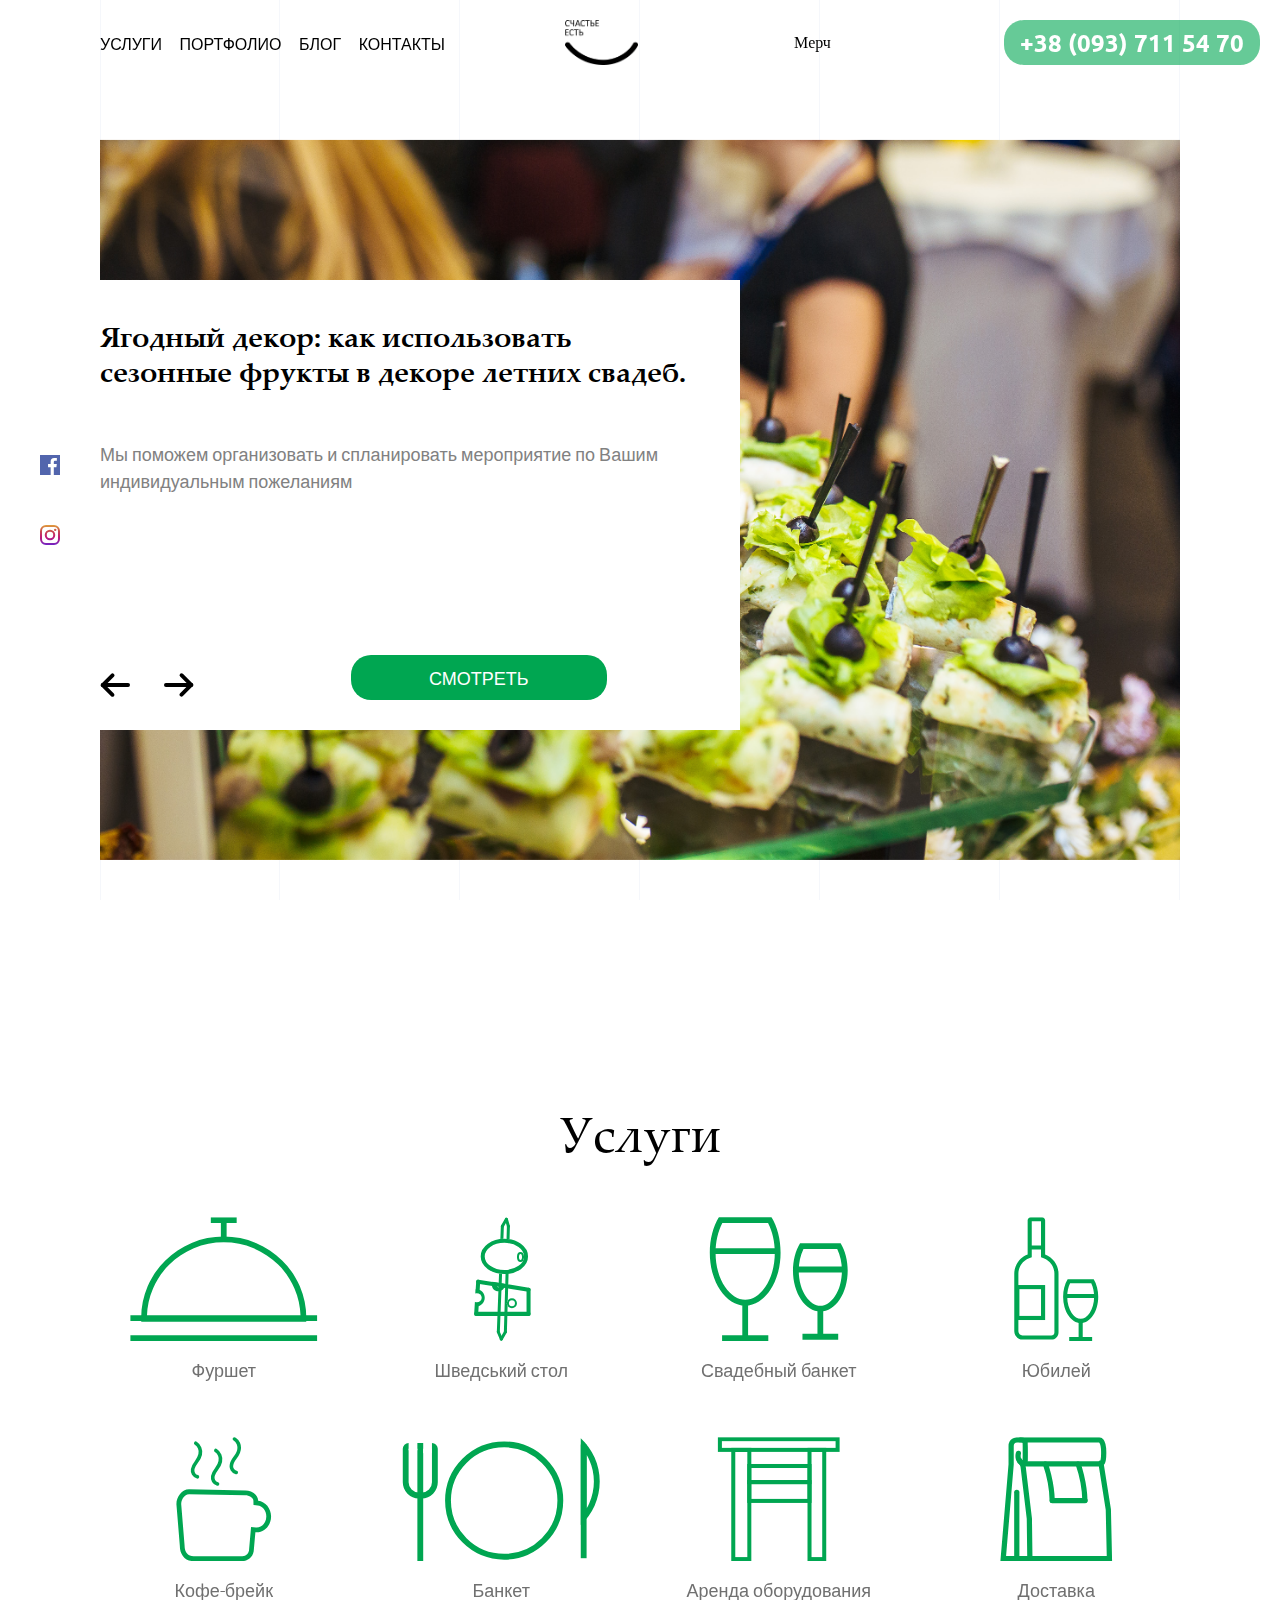
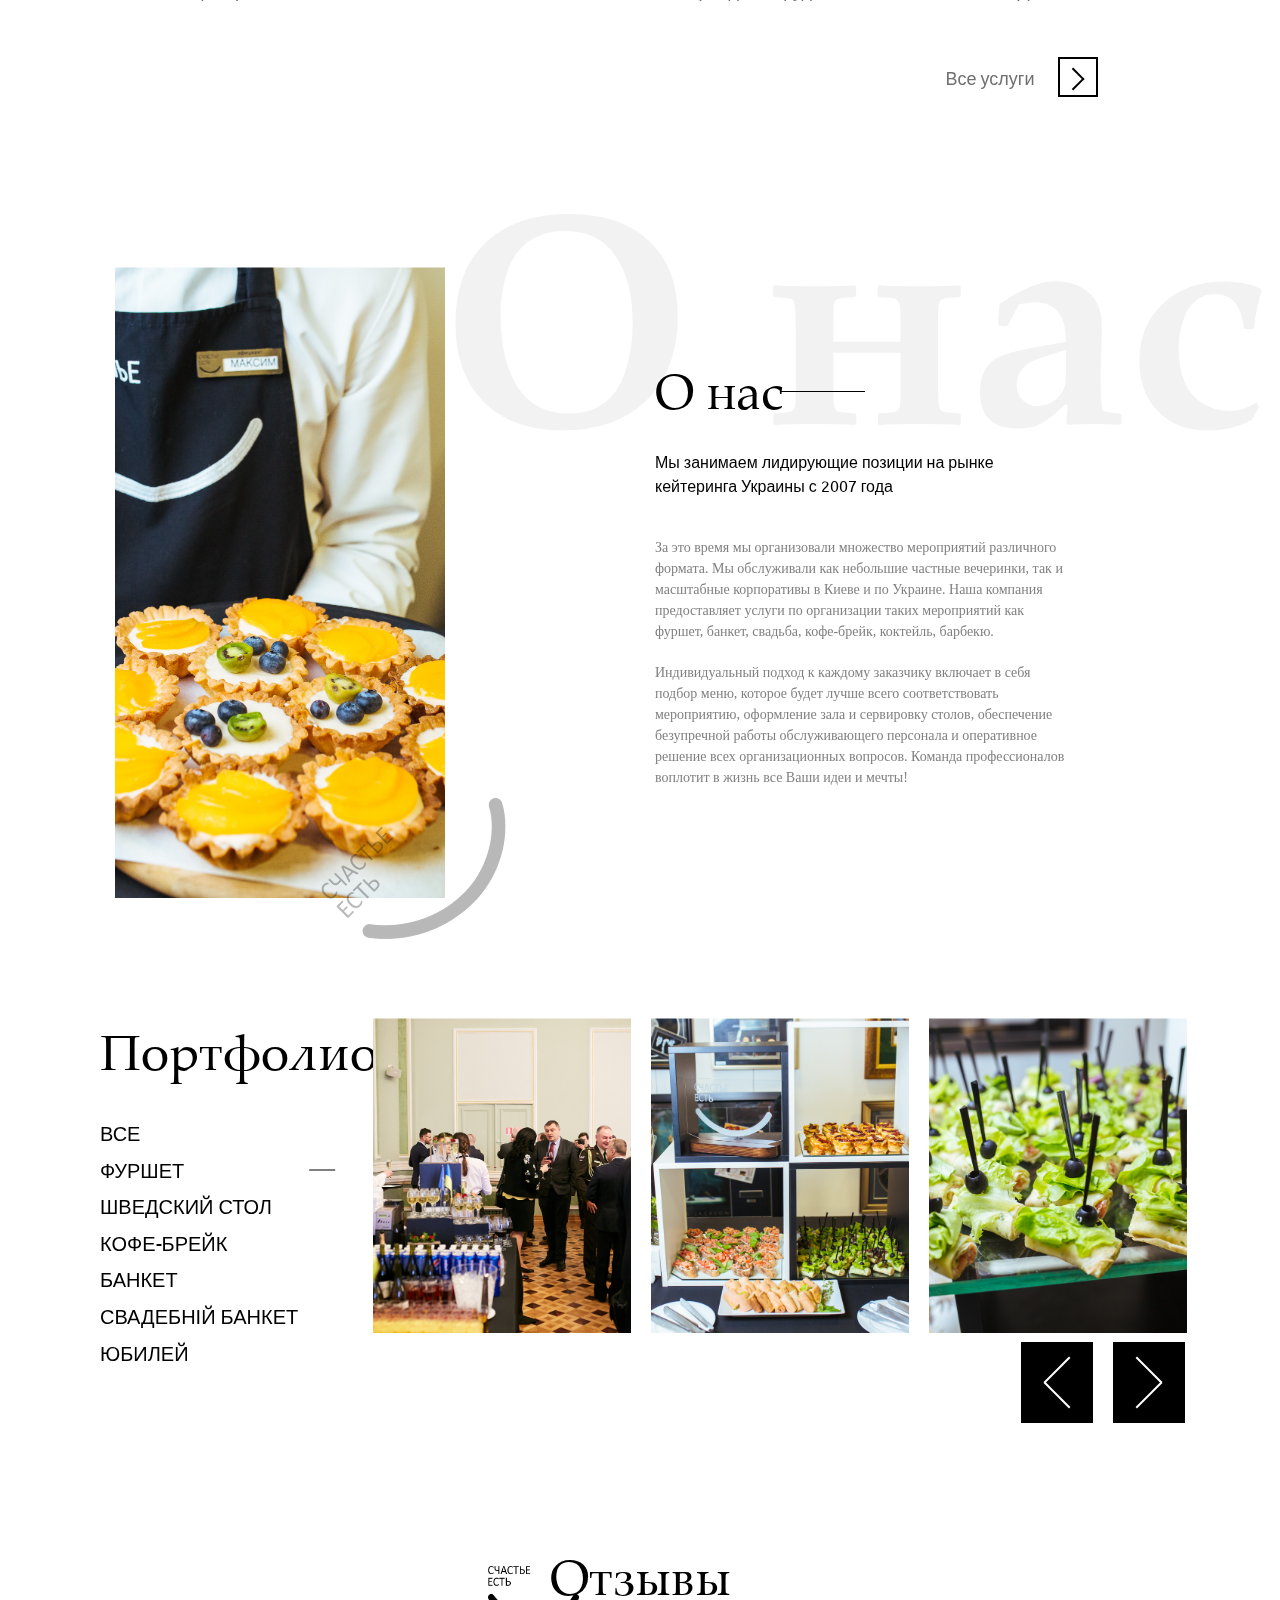
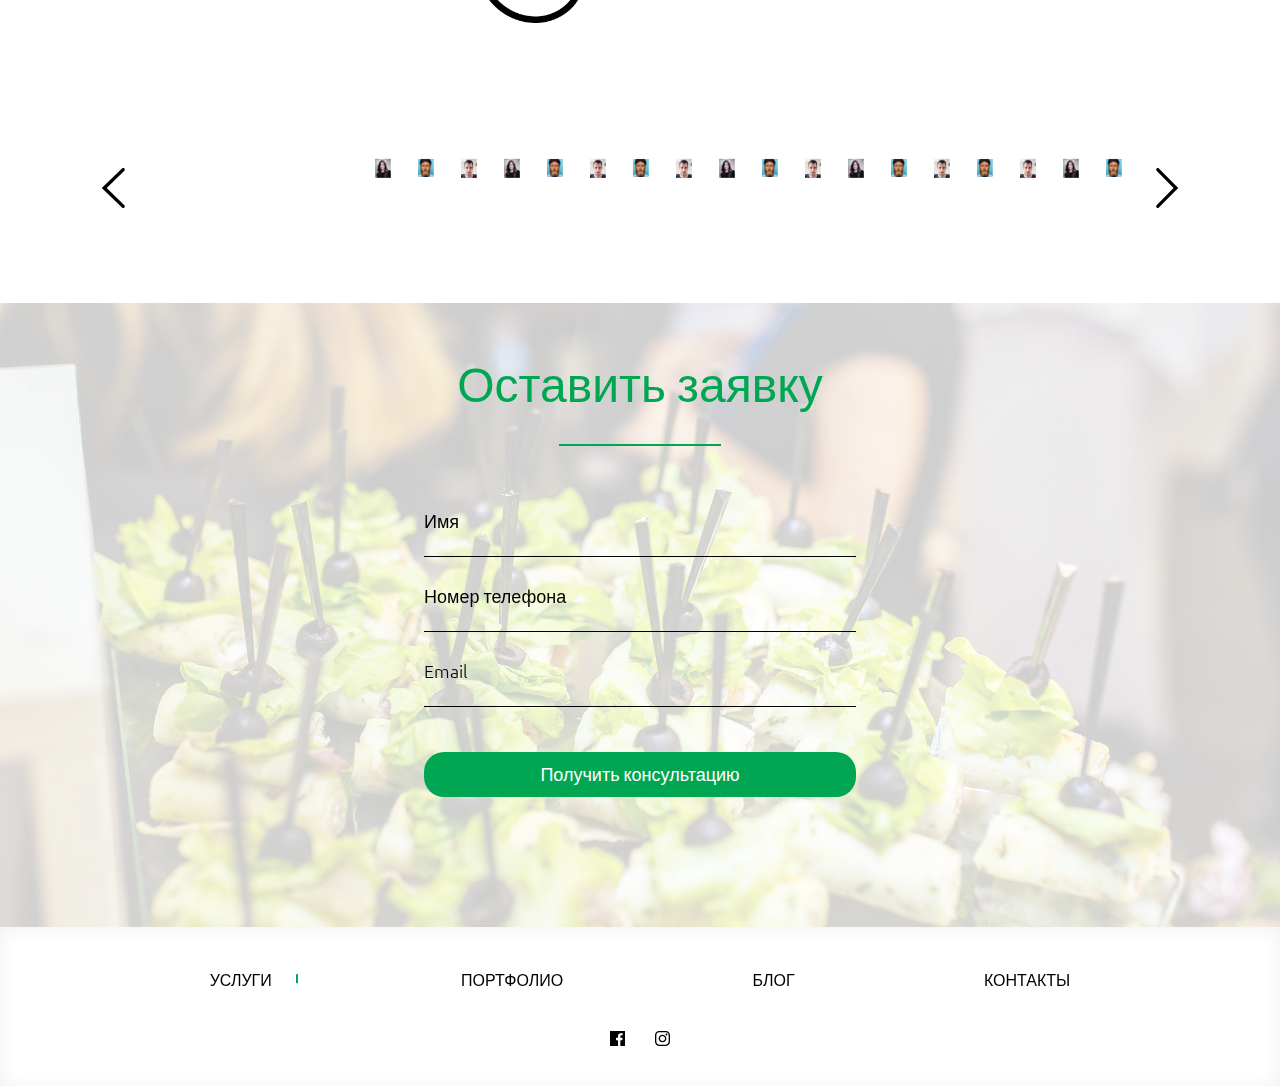
==== commit 4896e264: "start create Sliders" ====
--- a/index.html
+++ b/index.html
@@ -295,7 +295,7 @@
             <div class="reviews_slider_wrapper_item">
                 <div class="reviews_slider_item">
                     <div class="reviews_slider_item_img">
-                        <img src="assest/img/reviews/Rectangle43@2x.png" alt="">
+                        <img src="assest/img/reviews/Rectangle41.png" alt="">
                     </div>
                     <div class="reviews_slider_item_info">
                         <p class="reviews_slider_item_info_num">01</p>
@@ -309,7 +309,7 @@
             <div class="reviews_slider_wrapper_item">
                 <div class="reviews_slider_item">
                     <div class="reviews_slider_item_img">
-                        <img src="assest/img/reviews/Rectangle41.png" alt="">
+                        <img src="assest/img/reviews/Rectangle42@2x.png" alt="">
                     </div>
                     <div class="reviews_slider_item_info">
                         <p class="reviews_slider_item_info_num">02</p>
--- a/assest/css/style.css
+++ b/assest/css/style.css
@@ -71,6 +71,9 @@
   min-height: 100vh;
   display: flex;
   flex-direction: column;
+}
+.main_wrapper_open {
+  display: none;
 }
 .main_wrapper section {
   flex-grow: 1;
@@ -1004,6 +1007,11 @@
     margin-bottom: 10vh;
   }
 }
+@media screen and (min-width: 767px) and (min-width: 960px) {
+  .about_us_wrapper_info_text {
+    max-height: 30rem;
+  }
+}
 .about_us_wrapper_info_text p {
   font-size: 2.66rem;
   line-height: 4rem;
@@ -1148,27 +1156,27 @@
   }
 }
 
-.portfolio_slider {
+.gallery_slider {
   margin: 0 -6rem;
   height: 35vh;
 }
 @media screen and (max-height: 420px) {
-  .portfolio_slider {
+  .gallery_slider {
     height: 60vh;
   }
 }
 @media screen and (min-width: 767px) {
-  .portfolio_slider {
+  .gallery_slider {
     margin: 0 -13rem;
     height: 45vh;
   }
 }
 @media screen and (min-width: 767px) and (min-width: 960px) {
-  .portfolio_slider {
+  .gallery_slider {
     margin: 0 -15px;
   }
 }
-.portfolio_slider_wrapper_img {
+.gallery_slider_wrapper_img {
   height: 25vh;
   margin: 0 1rem;
   position: relative;
@@ -1176,16 +1184,16 @@
   transition: height 500ms;
 }
 @media screen and (min-width: 767px) {
-  .portfolio_slider_wrapper_img {
+  .gallery_slider_wrapper_img {
     height: 35vh;
   }
 }
 @media screen and (max-height: 420px) {
-  .portfolio_slider_wrapper_img {
+  .gallery_slider_wrapper_img {
     height: 50vh;
   }
 }
-.portfolio_slider_wrapper_img:after {
+.gallery_slider_wrapper_img:after {
   content: "";
   width: 100%;
   height: 100%;
@@ -1197,11 +1205,11 @@
   transition: opacity 500ms 500ms;
 }
 @media screen and (min-width: 960px) {
-  .portfolio_slider_wrapper_img:after {
+  .gallery_slider_wrapper_img:after {
     background-color: transparent;
   }
 }
-.portfolio_slider_wrapper_img > img {
+.gallery_slider_wrapper_img > img {
   position: absolute;
   top: 50%;
   left: 50%;
@@ -1212,27 +1220,27 @@
   transition: height 500ms;
 }
 @media screen and (max-height: 420px) {
-  .portfolio_slider_wrapper_img > img {
+  .gallery_slider_wrapper_img > img {
     width: 100%;
     height: auto;
   }
 }
 
-.slick-center .portfolio_slider_wrapper_img {
+.slick-center .gallery_slider_wrapper_img {
   height: 35vh;
   transition: height 500ms;
 }
 @media screen and (min-width: 767px) {
-  .slick-center .portfolio_slider_wrapper_img {
+  .slick-center .gallery_slider_wrapper_img {
     height: 45vh;
   }
 }
 @media screen and (max-height: 420px) {
-  .slick-center .portfolio_slider_wrapper_img {
+  .slick-center .gallery_slider_wrapper_img {
     height: 60vh;
   }
 }
-.slick-center .portfolio_slider_wrapper_img:after {
+.slick-center .gallery_slider_wrapper_img:after {
   opacity: 0;
   transition: 100ms;
 }
@@ -1241,7 +1249,7 @@
   min-height: 35vh;
 }
 
-.slick_main_portfolio_prev {
+.slick_main_gallery_prev {
   position: absolute;
   bottom: 0;
   left: calc(11rem - 8vh);
@@ -1254,17 +1262,17 @@
   border: none;
 }
 @media screen and (min-width: 767px) {
-  .slick_main_portfolio_prev {
+  .slick_main_gallery_prev {
     left: calc(22vw - 8vh - 1rem);
   }
 }
 @media screen and (min-width: 767px) and (min-width: 960px) {
-  .slick_main_portfolio_prev {
+  .slick_main_gallery_prev {
     left: auto;
     right: calc(8vh + 3rem);
   }
 }
-.slick_main_portfolio_prev:before {
+.slick_main_gallery_prev:before {
   content: "";
   width: 50%;
   height: 2px;
@@ -1274,7 +1282,7 @@
   left: 50%;
   transform: translate(-50%, -50%) rotate(45deg);
 }
-.slick_main_portfolio_prev:after {
+.slick_main_gallery_prev:after {
   content: "";
   width: 50%;
   height: 2px;
@@ -1285,7 +1293,7 @@
   transform: translate(-50%, -50%) rotate(-45deg);
 }
 
-.slick_main_portfolio_next {
+.slick_main_gallery_next {
   position: absolute;
   bottom: 0;
   right: calc(11rem - 8vh);
@@ -1297,16 +1305,16 @@
   border: none;
 }
 @media screen and (min-width: 767px) {
-  .slick_main_portfolio_next {
+  .slick_main_gallery_next {
     right: calc(22vw - 8vh - 1rem);
   }
 }
 @media screen and (min-width: 767px) and (min-width: 960px) {
-  .slick_main_portfolio_next {
-    right: 0;
-  }
-}
-.slick_main_portfolio_next:before {
+  .slick_main_gallery_next {
+    right: 1rem;
+  }
+}
+.slick_main_gallery_next:before {
   content: "";
   width: 50%;
   height: 2px;
@@ -1316,7 +1324,7 @@
   left: 50%;
   transform: translate(-50%, -50%) rotate(45deg);
 }
-.slick_main_portfolio_next:after {
+.slick_main_gallery_next:after {
   content: "";
   width: 50%;
   height: 2px;
@@ -1391,8 +1399,15 @@
 }
 @media screen and (min-width: 767px) {
   .reviews_slider_item_img {
-    padding-top: 14rem;
+    padding-top: 0;
+    padding-bottom: 20rem;
     margin-bottom: 0;
+  }
+}
+@media screen and (min-width: 767px) and (min-width: 960px) {
+  .reviews_slider_item_img {
+    padding-bottom: 15rem;
+    padding-top: 0;
   }
 }
 .reviews_slider_item_img img {
@@ -1440,23 +1455,6 @@
   background-color: transparent;
   border: none;
   outline: none;
-}
-
-.slick-center .reviews_slider_item {
-  width: 20vw;
-}
-.slick-center .reviews_slider_item_img {
-  width: 100%;
-  padding-top: 0;
-  padding-bottom: 30vw;
-}
-.slick-center .reviews_slider_item_img img {
-  width: auto;
-  height: 100%;
-}
-.slick-center .reviews_slider_item img {
-  width: auto;
-  height: 100%;
 }
 
 .reviews_slider_down_wrapper {
@@ -2679,14 +2677,210 @@
   }
 }
 
-.gallery_slider {
+.wrapper_gallery_slider {
   padding: 0 6rem;
   margin-bottom: 13.33rem;
   overflow: hidden;
 }
-.gallery_slider_title {
+@media screen and (min-width: 767px) {
+  .wrapper_gallery_slider {
+    padding: 0 13.33rem;
+    margin-bottom: 20rem;
+  }
+}
+@media screen and (min-width: 767px) and (min-width: 960px) {
+  .wrapper_gallery_slider {
+    padding: 0 10rem;
+  }
+}
+
+.gallery_title {
   text-align: center;
   margin-bottom: 5rem;
+}
+
+.portfolio_slider {
+  margin: 0 -6rem;
+  height: 35vh;
+}
+@media screen and (max-height: 420px) {
+  .portfolio_slider {
+    height: 60vh;
+  }
+}
+@media screen and (min-width: 767px) {
+  .portfolio_slider {
+    margin: 0 -13rem;
+    height: 45vh;
+  }
+}
+@media screen and (min-width: 767px) and (min-width: 960px) {
+  .portfolio_slider {
+    margin: 0 -15px;
+  }
+}
+.portfolio_slider_wrapper_img {
+  height: 25vh;
+  margin: 0 1rem;
+  position: relative;
+  overflow: hidden;
+  transition: height 500ms;
+}
+@media screen and (min-width: 767px) {
+  .portfolio_slider_wrapper_img {
+    height: 35vh;
+  }
+}
+@media screen and (max-height: 420px) {
+  .portfolio_slider_wrapper_img {
+    height: 50vh;
+  }
+}
+.portfolio_slider_wrapper_img:after {
+  content: "";
+  width: 100%;
+  height: 100%;
+  position: absolute;
+  top: 0;
+  left: 0;
+  background-color: #ffffff;
+  opacity: 0.5;
+  transition: opacity 500ms 500ms;
+}
+@media screen and (min-width: 960px) {
+  .portfolio_slider_wrapper_img:after {
+    background-color: transparent;
+  }
+}
+.portfolio_slider_wrapper_img > img {
+  position: absolute;
+  top: 50%;
+  left: 50%;
+  transform: translate(-50%, -50%);
+  width: auto;
+  height: 100%;
+  min-height: 80%;
+  transition: height 500ms;
+}
+@media screen and (max-height: 420px) {
+  .portfolio_slider_wrapper_img > img {
+    width: 100%;
+    height: auto;
+  }
+}
+
+.slick-center .portfolio_slider_wrapper_img {
+  height: 35vh;
+  transition: height 500ms;
+}
+@media screen and (min-width: 767px) {
+  .slick-center .portfolio_slider_wrapper_img {
+    height: 45vh;
+  }
+}
+@media screen and (max-height: 420px) {
+  .slick-center .portfolio_slider_wrapper_img {
+    height: 60vh;
+  }
+}
+.slick-center .portfolio_slider_wrapper_img:after {
+  opacity: 0;
+  transition: 100ms;
+}
+
+.slick-track {
+  min-height: 35vh;
+}
+@media screen and (min-width: 767px) {
+  .slick-track {
+    min-height: 0;
+  }
+}
+
+.slick_main_portfolio_prev {
+  position: absolute;
+  bottom: 0;
+  left: calc(11rem - 8vh);
+  transform: rotate(180deg);
+  width: 8vh;
+  height: 9vh;
+  background-color: #000;
+  z-index: 50;
+  outline: none;
+  border: none;
+}
+@media screen and (min-width: 767px) {
+  .slick_main_portfolio_prev {
+    left: calc(22vw - 8vh - 1rem);
+  }
+}
+@media screen and (min-width: 767px) and (min-width: 960px) {
+  .slick_main_portfolio_prev {
+    left: auto;
+    right: calc(8vh + 3rem);
+  }
+}
+.slick_main_portfolio_prev:before {
+  content: "";
+  width: 50%;
+  height: 2px;
+  position: absolute;
+  background-color: #fff;
+  top: 35%;
+  left: 50%;
+  transform: translate(-50%, -50%) rotate(45deg);
+}
+.slick_main_portfolio_prev:after {
+  content: "";
+  width: 50%;
+  height: 2px;
+  position: absolute;
+  background-color: #fff;
+  top: 65%;
+  left: 50%;
+  transform: translate(-50%, -50%) rotate(-45deg);
+}
+
+.slick_main_portfolio_next {
+  position: absolute;
+  bottom: 0;
+  right: calc(11rem - 8vh);
+  width: 8vh;
+  height: 9vh;
+  background-color: #000;
+  z-index: 50;
+  outline: none;
+  border: none;
+}
+@media screen and (min-width: 767px) {
+  .slick_main_portfolio_next {
+    right: calc(22vw - 8vh - 1rem);
+  }
+}
+@media screen and (min-width: 767px) and (min-width: 960px) {
+  .slick_main_portfolio_next {
+    right: 1rem;
+  }
+}
+.slick_main_portfolio_next:before {
+  content: "";
+  width: 50%;
+  height: 2px;
+  position: absolute;
+  background-color: #fff;
+  top: 35%;
+  left: 50%;
+  transform: translate(-50%, -50%) rotate(45deg);
+}
+.slick_main_portfolio_next:after {
+  content: "";
+  width: 50%;
+  height: 2px;
+  position: absolute;
+  background-color: #fff;
+  top: 65%;
+  left: 50%;
+  transform: translate(-50%, -50%) rotate(-45deg);
 }
 
 .contacts {
@@ -4039,6 +4233,20 @@
   height: 100%;
   z-index: 200;
 }
+@media screen and (min-width: 767px) {
+  .wrapper_pop_up_product {
+    justify-content: center;
+    align-items: center;
+    background-color: rgba(255, 255, 255, 0.9);
+    padding: 5vh 0;
+  }
+}
+@media screen and (min-width: 767px) and (min-width: 960px) {
+  .wrapper_pop_up_product {
+    width: 100%;
+    height: 100%;
+  }
+}
 .wrapper_pop_up_product_open {
   display: block;
 }
@@ -4079,14 +4287,67 @@
   transform: translate(-50%, -50%) rotate(45deg);
 }
 
+.pop_up_buy {
+  width: 100%;
+}
+@media screen and (min-width: 767px) {
+  .pop_up_buy {
+    margin: auto;
+    width: 80%;
+    position: relative;
+    overflow: scroll;
+    box-shadow: 5px 10px 30px 0 rgba(0, 0, 0, 0.15);
+  }
+}
+@media screen and (min-width: 767px) and (min-width: 960px) {
+  .pop_up_buy {
+    width: 90%;
+    display: flex;
+    justify-content: space-between;
+  }
+}
+
 .buy_product {
   width: 100%;
   height: auto;
   padding: 5rem 6rem;
   background-color: #fff;
 }
+@media screen and (min-width: 767px) {
+  .buy_product {
+    display: flex;
+    flex-direction: row;
+    justify-content: space-between;
+  }
+}
+@media screen and (min-width: 767px) and (min-width: 960px) {
+  .buy_product {
+    width: 60%;
+    padding-left: 2rem;
+  }
+}
 .buy_product_slider {
   margin-bottom: 5rem;
+  width: 100%;
+}
+@media screen and (min-width: 767px) {
+  .buy_product_slider {
+    margin-bottom: 0;
+    width: 40%;
+  }
+}
+@media screen and (min-width: 767px) and (min-width: 960px) {
+  .buy_product_slider {
+    margin-right: 3rem;
+  }
+}
+.buy_product_info {
+  width: 100%;
+}
+@media screen and (min-width: 767px) {
+  .buy_product_info {
+    width: 60%;
+  }
 }
 .buy_product_info_name {
   font-size: 6.66rem;
@@ -4095,6 +4356,18 @@
   color: #000;
   margin-bottom: 5rem;
   position: relative;
+}
+@media screen and (min-width: 767px) {
+  .buy_product_info_name {
+    padding-top: 8.33rem;
+  }
+}
+@media screen and (min-width: 767px) and (min-width: 960px) {
+  .buy_product_info_name {
+    padding-top: 0;
+    font-size: 4rem;
+    line-height: 4.8rem;
+  }
 }
 .buy_product_info_name:after {
   content: "";
@@ -4113,28 +4386,77 @@
   font-family: "Ubuntu", sans-serif;
   margin-bottom: 8rem;
 }
-.buy_product_info_price p {
+@media screen and (min-width: 767px) {
+  .buy_product_info_price {
+    margin-bottom: 6rem;
+  }
+}
+@media screen and (min-width: 767px) and (min-width: 960px) {
+  .buy_product_info_price {
+    font-size: 5.4rem;
+    line-height: 6rem;
+    margin-bottom: 3.6rem;
+  }
+}
+.buy_product_info_price span {
   font-size: 5.33rem;
   line-height: 7.66rem;
   color: #818181;
 }
+@media screen and (min-width: 960px) {
+  .buy_product_info_price span {
+    font-size: 3.2rem;
+    line-height: 4.6rem;
+  }
+}
 .buy_product_info_title {
   font-size: 2.66rem;
+  font-family: "Ubuntu", sans-serif;
   color: #818181;
   line-height: 4rem;
   margin-bottom: 1.5rem;
+  width: 100%;
+}
+@media screen and (min-width: 767px) {
+  .buy_product_info_title {
+    width: auto;
+  }
+}
+@media screen and (min-width: 767px) and (min-width: 960px) {
+  .buy_product_info_title {
+    font-size: 1.6rem;
+    line-height: 2.1rem;
+    margin-bottom: 1rem;
+  }
 }
 .buy_product_info_size {
   margin-bottom: 5rem;
 }
+@media screen and (min-width: 960px) {
+  .buy_product_info_size {
+    margin-bottom: 3rem;
+  }
+}
 .buy_product_info_full_price {
   display: flex;
+  flex-wrap: wrap;
   flex-direction: row;
   align-items: flex-end;
 }
+@media screen and (min-width: 767px) {
+  .buy_product_info_full_price {
+    justify-content: space-between;
+  }
+}
 
 .product_foto {
   width: 100%;
+  height: 50vh;
+}
+@media screen and (min-width: 767px) {
+  .product_foto {
+    height: 50%;
+  }
 }
 .product_foto img {
   width: 100%;
@@ -4146,6 +4468,16 @@
   height: 7.5rem;
   position: relative;
   margin-right: 3rem;
+}
+@media screen and (min-width: 767px) {
+  .check_size {
+    flex-grow: 1;
+  }
+}
+@media screen and (min-width: 767px) and (min-width: 960px) {
+  .check_size {
+    height: 4rem;
+  }
 }
 .check_size input {
   display: none;
@@ -4168,9 +4500,20 @@
   border-radius: 10px;
   box-shadow: 5px 0 6px 0 rgba(0, 0, 0, 0.11);
 }
+@media screen and (min-width: 960px) {
+  .check_size label {
+    font-size: 1.4rem;
+    line-height: 2.1rem;
+  }
+}
 
 .buy_product_info_quantity {
   margin-bottom: 5rem;
+}
+@media screen and (min-width: 960px) {
+  .buy_product_info_quantity {
+    margin-bottom: 3rem;
+  }
 }
 .buy_product_info_quantity input {
   outline: none;
@@ -4185,27 +4528,65 @@
   font-weight: 600;
   text-align: center;
 }
-
-.full_price_quantity {
+@media screen and (min-width: 960px) {
+  .buy_product_info_quantity input {
+    width: 7rem;
+    height: 4rem;
+  }
+}
+
+.buy_full_price_title {
+  font-size: 2.66rem;
+  color: #818181;
+  line-height: 4rem;
+  margin-bottom: 1.5rem;
+  width: 100%;
+  font-family: "Ubuntu", sans-serif;
+}
+@media screen and (min-width: 767px) {
+  .buy_full_price_title {
+    width: auto;
+    margin-bottom: 0;
+    flex-grow: 1;
+  }
+}
+@media screen and (min-width: 767px) and (min-width: 960px) {
+  .buy_full_price_title {
+    font-size: 1.6rem;
+    line-height: 2.4rem;
+  }
+}
+.buy_full_price_quantity {
   font-size: 2.44rem;
   line-height: 4rem;
   font-family: "Ubuntu", sans-serif;
   font-weight: 600;
   margin-right: 2rem;
 }
-
-.full_price_sum {
+.buy_full_price_sum {
   font-size: 4rem;
   line-height: 5rem;
   font-family: "Ubuntu", sans-serif;
-  font-weight: 600;
-}
-.full_price_sum p {
+  font-weight: 500;
+}
+@media screen and (min-width: 960px) {
+  .buy_full_price_sum {
+    font-size: 3.6rem;
+    line-height: 4.4rem;
+  }
+}
+.buy_full_price_sum p {
   display: inline-block;
   font-size: 2.66rem;
   line-height: 3rem;
   color: #818181;
 }
+@media screen and (min-width: 960px) {
+  .buy_full_price_sum p {
+    font-size: 1.6rem;
+    line-height: 2.4rem;
+  }
+}
 
 .wrapper_form_buy {
   background-color: #fff;
@@ -4213,6 +4594,11 @@
   position: relative;
   padding: 5rem 6rem;
 }
+@media screen and (min-width: 960px) {
+  .wrapper_form_buy {
+    width: 40%;
+  }
+}
 .wrapper_form_buy:before {
   content: "";
   z-index: 201;
@@ -4228,16 +4614,41 @@
   position: relative;
   z-index: 203;
 }
+@media screen and (min-width: 767px) {
+  .form_buy {
+    width: 80%;
+    margin: auto;
+  }
+}
 .form_buy_title {
   text-align: center;
   font-family: "Ubuntu", sans-serif;
   font-size: 5.33rem;
   color: #000;
+  font-weight: 400;
   line-height: 6rem;
   margin-bottom: 5rem;
 }
+@media screen and (min-width: 767px) {
+  .form_buy_title {
+    font-size: 8.33rem;
+    font-weight: 500;
+  }
+}
+@media screen and (min-width: 767px) and (min-width: 960px) {
+  .form_buy_title {
+    font-size: 5rem;
+    line-height: 6rem;
+    margin-bottom: 4rem;
+  }
+}
 .form_buy_input {
   z-index: 203;
+}
+@media screen and (min-width: 960px) {
+  .form_buy_input {
+    margin-bottom: 6rem;
+  }
 }
 .form_buy_btn {
   width: 100%;
@@ -4245,6 +4656,12 @@
   line-height: 4rem;
   color: #fff;
   font-family: "Ubuntu", sans-serif;
+}
+@media screen and (min-width: 960px) {
+  .form_buy_btn {
+    font-size: 1.8rem;
+    line-height: 2.7rem;
+  }
 }
 
 .pop_up_thanks {
@@ -4343,19 +4760,57 @@
   height: 100%;
   z-index: 200;
 }
+@media screen and (min-width: 767px) {
+  .wrapper_pop_up_calc {
+    background-color: rgba(255, 255, 255, 0.9);
+  }
+}
 .wrapper_pop_up_calc_open {
   display: block;
 }
+@media screen and (min-width: 767px) {
+  .wrapper_pop_up_calc_open {
+    display: flex;
+    align-items: center;
+  }
+}
 
 .pop_up_calc {
   z-index: 200;
   position: relative;
   overflow: hidden;
+}
+@media screen and (min-width: 767px) {
+  .pop_up_calc {
+    width: 85%;
+    margin: auto;
+    overflow: scroll;
+    box-shadow: 5px 10px 30px 0 rgba(0, 0, 0, 0.15);
+  }
+}
+@media screen and (min-width: 767px) and (min-width: 960px) {
+  .pop_up_calc {
+    width: 75%;
+    display: flex;
+    flex-direction: row;
+    padding-top: 5.4rem;
+  }
 }
 
 .choice_box {
   padding: 5rem 6rem;
   background-color: #fff;
+}
+@media screen and (min-width: 767px) {
+  .choice_box {
+    padding: 5rem 8.33rem 3.5rem;
+  }
+}
+@media screen and (min-width: 767px) and (min-width: 960px) {
+  .choice_box {
+    width: 60%;
+    padding: 3rem 5rem;
+  }
 }
 
 .calc_header {
@@ -4364,10 +4819,24 @@
   flex-wrap: wrap;
   justify-content: space-between;
 }
+@media screen and (min-width: 767px) {
+  .calc_header {
+    width: 100%;
+    position: absolute;
+    top: 0;
+    left: 0;
+  }
+}
 
 .choice_event {
   width: calc(50% - 1rem);
   margin-bottom: 1.5rem;
+}
+@media screen and (min-width: 767px) {
+  .choice_event {
+    width: 33%;
+    margin-bottom: 0;
+  }
 }
 .choice_event input {
   display: none;
@@ -4393,9 +4862,28 @@
   box-shadow: 5px 0 6px 0 rgba(0, 0, 0, 0.11);
   background-color: #fff;
 }
+@media screen and (min-width: 767px) {
+  .choice_event label {
+    font-size: 2.66rem;
+    line-height: 4rem;
+  }
+}
+@media screen and (min-width: 767px) and (min-width: 960px) {
+  .choice_event label {
+    font-size: 1.6rem;
+    line-height: 2.4rem;
+    padding: 1.5rem 3rem;
+    border-radius: 10px 10px 0px 0px;
+  }
+}
 .choice_event:last-child {
   width: 100%;
   margin-bottom: 0;
+}
+@media screen and (min-width: 767px) {
+  .choice_event:last-child {
+    width: 33%;
+  }
 }
 
 .calc_title {
@@ -4407,6 +4895,12 @@
   width: 100%;
   align-items: center;
 }
+@media screen and (min-width: 960px) {
+  .calc_title {
+    margin-top: 0;
+    margin-bottom: 5.5rem;
+  }
+}
 .calc_title h3 {
   font-family: "Ubuntu", sans-serif;
   font-size: 4rem;
@@ -4415,6 +4909,18 @@
   padding-left: 25%;
   position: relative;
   font-weight: 600;
+}
+@media screen and (min-width: 767px) {
+  .calc_title h3 {
+    padding-left: 9%;
+  }
+}
+@media screen and (min-width: 767px) and (min-width: 960px) {
+  .calc_title h3 {
+    font-size: 2.4rem;
+    line-height: 3rem;
+    padding-left: 15%;
+  }
 }
 .calc_title h3:before {
   content: "";
@@ -4433,9 +4939,20 @@
   font-family: "Ubuntu", sans-serif;
   color: #000;
 }
+@media screen and (min-width: 960px) {
+  .calc_subtitle {
+    font-size: 1.8rem;
+    line-height: 2.7rem;
+  }
+}
 
 .calc_quantity {
   margin-bottom: 8.33rem;
+}
+@media screen and (min-width: 960px) {
+  .calc_quantity {
+    margin-bottom: 5rem;
+  }
 }
 .calc_quantity_title {
   font-size: 2.66rem;
@@ -4445,6 +4962,19 @@
   font-family: "Ubuntu", sans-serif;
   margin-bottom: 3.33rem;
 }
+@media screen and (min-width: 767px) {
+  .calc_quantity_title {
+    font-size: 3rem;
+    line-height: 4.5rem;
+  }
+}
+@media screen and (min-width: 767px) and (min-width: 960px) {
+  .calc_quantity_title {
+    font-size: 1.8rem;
+    line-height: 2.7rem;
+    margin-bottom: 2.5rem;
+  }
+}
 .calc_quantity_check {
   position: relative;
 }
@@ -4459,16 +4989,34 @@
   justify-content: center;
   align-items: center;
 }
+@media screen and (min-width: 960px) {
+  .calc_quantity_check_number {
+    padding: 0.5rem 1rem;
+    top: -5.5rem;
+  }
+}
 .calc_quantity_check_number p {
   font-family: "Ubuntu", sans-serif;
   font-size: 2.66rem;
   line-height: 3rem;
   color: #818181;
 }
+@media screen and (min-width: 960px) {
+  .calc_quantity_check_number p {
+    font-size: 1.6rem;
+    line-height: 2.4rem;
+  }
+}
 .calc_quantity_check_number p span {
   font-family: "Ubuntu", sans-serif;
   font-size: 2.33rem;
   color: #818181;
+}
+@media screen and (min-width: 960px) {
+  .calc_quantity_check_number p span {
+    font-size: 1.2rem;
+    line-height: 2rem;
+  }
 }
 .calc_quantity_check input[type=range] {
   -webkit-appearance: none;
@@ -4480,22 +5028,39 @@
   -webkit-appearance: none;
   height: 4.5rem;
   width: 4.5rem;
+  border: none;
   margin-top: -2rem;
   border-radius: 4.5rem;
   background: #818181;
   cursor: pointer;
+}
+@media screen and (min-width: 960px) {
+  .calc_quantity_check input[type=range]::-webkit-slider-thumb {
+    height: 2.5rem;
+    width: 2.5rem;
+    margin-top: -1.2rem;
+  }
 }
 .calc_quantity_check input[type=range]::-moz-range-thumb {
   -moz-appearance: none;
   height: 4.5rem;
   width: 4.5rem;
   margin-top: -2rem;
+  border: none;
   border-radius: 4.5rem;
   background: #818181;
   cursor: pointer;
 }
+@media screen and (min-width: 960px) {
+  .calc_quantity_check input[type=range]::-moz-range-thumb {
+    height: 2.5rem;
+    width: 2.5rem;
+    margin-top: -1.2rem;
+  }
+}
 .calc_quantity_check input[type=range]:focus {
   outline: none;
+  border: none;
 }
 .calc_quantity_check input[type=range]::-webkit-slider-runnable-track {
   width: 100%;
@@ -4519,12 +5084,37 @@
   font-family: "Ubuntu", sans-serif;
   margin-bottom: 3.33rem;
 }
+@media screen and (min-width: 767px) {
+  .calc_extra_title {
+    font-size: 3rem;
+    line-height: 4.5rem;
+  }
+}
+@media screen and (min-width: 767px) and (min-width: 960px) {
+  .calc_extra_title {
+    font-size: 1.8rem;
+    line-height: 2.7rem;
+  }
+}
 
 .choice_extra_services {
   margin-bottom: 8.33rem;
 }
+@media screen and (min-width: 767px) {
+  .choice_extra_services {
+    display: flex;
+    flex-direction: row;
+    justify-content: space-between;
+  }
+}
 .choice_extra_services .choice_extra {
   margin-bottom: 1.5rem;
+}
+@media screen and (min-width: 767px) {
+  .choice_extra_services .choice_extra {
+    width: calc(50% - 2.5rem);
+    margin-bottom: 0;
+  }
 }
 .choice_extra_services .choice_extra:last-child {
   margin-bottom: 0;
@@ -4552,11 +5142,38 @@
   background-color: #fff;
   border: 1px solid #EBEBEB;
 }
+@media screen and (min-width: 767px) {
+  .choice_extra_services .choice_extra label {
+    padding: 3.33rem 1.5rem;
+  }
+}
+@media screen and (min-width: 767px) and (min-width: 960px) {
+  .choice_extra_services .choice_extra label {
+    padding: 1rem 2rem;
+    font-size: 1.8rem;
+    line-height: 2.7rem;
+  }
+}
 
 .full_price {
   position: relative;
   padding: 5rem 6rem;
   background-color: #e5f6ee;
+}
+@media screen and (min-width: 767px) {
+  .full_price {
+    display: flex;
+    flex-direction: row;
+    justify-content: space-between;
+    flex-wrap: wrap;
+    padding: 5rem 8.33rem;
+  }
+}
+@media screen and (min-width: 767px) and (min-width: 960px) {
+  .full_price {
+    padding: 3rem 5rem;
+    flex-direction: column;
+  }
 }
 .full_price:before {
   position: absolute;
@@ -4568,6 +5185,14 @@
   transform: translate(-50%, -50%);
   background-color: #00A651;
 }
+@media screen and (min-width: 960px) {
+  .full_price:before {
+    width: 1px;
+    height: 70%;
+    left: 0;
+    top: 50%;
+  }
+}
 .full_price_title {
   font-size: 3rem;
   line-height: 4.5rem;
@@ -4575,6 +5200,18 @@
   color: #000;
   font-weight: 600;
   margin-bottom: 3.33rem;
+}
+@media screen and (min-width: 767px) {
+  .full_price_title {
+    width: 100%;
+  }
+}
+@media screen and (min-width: 767px) and (min-width: 960px) {
+  .full_price_title {
+    font-size: 1.6rem;
+    line-height: 2.4rem;
+    margin-bottom: 2rem;
+  }
 }
 
 .price_person {
@@ -4595,6 +5232,24 @@
   line-height: 3rem;
   margin-bottom: 8.33rem;
 }
+@media screen and (min-width: 767px) {
+  .price_person {
+    width: calc(50% - 1.5rem);
+    margin-bottom: 0;
+    padding: 4.5rem 3.33rem;
+    height: 18rem;
+  }
+}
+@media screen and (min-width: 767px) and (min-width: 960px) {
+  .price_person {
+    width: 100%;
+    height: 10rem;
+    padding: 2rem 0;
+    font-size: 2.4rem;
+    line-height: 2.4rem;
+    margin-bottom: 5rem;
+  }
+}
 .price_person_value {
   font-family: "Ubuntu", sans-serif;
   font-weight: 400;
@@ -4603,9 +5258,26 @@
   line-height: 8rem;
   margin-right: 1.5rem;
 }
+@media screen and (min-width: 960px) {
+  .price_person_value {
+    font-size: 5rem;
+    line-height: 5rem;
+  }
+}
 
 .full_price_option {
   margin-bottom: 8.33rem;
+}
+@media screen and (min-width: 767px) {
+  .full_price_option {
+    margin-bottom: 0;
+    width: calc(50% - 1.5rem);
+  }
+}
+@media screen and (min-width: 767px) and (min-width: 960px) {
+  .full_price_option {
+    width: 100%;
+  }
 }
 .full_price_option .option {
   margin-bottom: 4rem;
@@ -4613,11 +5285,43 @@
   flex-direction: row;
   justify-content: space-between;
 }
+@media screen and (min-width: 767px) {
+  .full_price_option .option {
+    margin-bottom: 3rem;
+  }
+}
+@media screen and (min-width: 767px) and (min-width: 960px) {
+  .full_price_option .option {
+    margin-bottom: 2rem;
+  }
+}
+@media screen and (min-width: 767px) {
+  .full_price_option .option:nth-last-child(2) {
+    margin-bottom: 10rem;
+  }
+}
+@media screen and (min-width: 767px) and (min-width: 960px) {
+  .full_price_option .option:nth-last-child(2) {
+    margin-bottom: 5vh;
+  }
+}
 .full_price_option .option_title {
   font-size: 2.33rem;
   font-family: "Ubuntu", sans-serif;
   line-height: 4rem;
   color: #818181;
+}
+@media screen and (min-width: 767px) {
+  .full_price_option .option_title {
+    font-size: 2.66rem;
+    line-height: 4rem;
+  }
+}
+@media screen and (min-width: 767px) and (min-width: 960px) {
+  .full_price_option .option_title {
+    font-size: 1.6rem;
+    line-height: 2.4rem;
+  }
 }
 .full_price_option .option_value {
   display: flex;
@@ -4629,9 +5333,20 @@
   font-family: "Ubuntu", sans-serif;
   font-weight: 500;
 }
+@media screen and (min-width: 960px) {
+  .full_price_option .option_value {
+    font-size: 1.6rem;
+    line-height: 2.4rem;
+  }
+}
 .full_price_option .option_value span {
   font-weight: 400;
   margin-left: 1rem;
+}
+@media screen and (min-width: 767px) {
+  .full_price_option .option_sum {
+    margin-bottom: 1rem;
+  }
 }
 .full_price_option .option_sum_title {
   font-family: "Ubuntu", sans-serif;
@@ -4639,6 +5354,12 @@
   font-size: 3rem;
   line-height: 4.5rem;
   color: #818181;
+}
+@media screen and (min-width: 960px) {
+  .full_price_option .option_sum_title {
+    font-size: 1.8rem;
+    line-height: 2.7rem;
+  }
 }
 .full_price_option .option_sum_value {
   display: flex;
@@ -4650,16 +5371,233 @@
   font-family: "Ubuntu", sans-serif;
   font-weight: 500;
 }
+@media screen and (min-width: 960px) {
+  .full_price_option .option_sum_value {
+    font-size: 1.8rem;
+    line-height: 2.7rem;
+  }
+}
 .full_price_option .option_sum_value span {
   font-weight: 400;
   margin-left: 1rem;
 }
 
+@media screen and (min-width: 767px) {
+  .full_price_btn {
+    width: 100%;
+    position: absolute;
+    left: 0;
+    bottom: 5rem;
+    padding: 0 8.33rem;
+  }
+}
+@media screen and (min-width: 767px) and (min-width: 960px) {
+  .full_price_btn {
+    position: static;
+    padding: 0;
+  }
+}
 .full_price_btn button {
   width: 100%;
   color: #fff;
   font-size: 3rem;
   line-height: 4.5rem;
 }
+@media screen and (min-width: 767px) {
+  .full_price_btn button {
+    width: calc(50% - 1.5rem);
+  }
+}
+@media screen and (min-width: 767px) and (min-width: 960px) {
+  .full_price_btn button {
+    width: 100%;
+    font-size: 1.8rem;
+    line-height: 2.7rem;
+  }
+}
+
+.wrapper_full_price {
+  position: relative;
+  overflow: hidden;
+}
+@media screen and (min-width: 960px) {
+  .wrapper_full_price {
+    width: 40%;
+  }
+}
+
+.wrapper_calc_form {
+  background-color: #e5f6ee;
+  padding: 5rem 6rem;
+  position: absolute;
+  top: 0;
+  right: -100%;
+  transition: right 500ms;
+  width: 100%;
+  height: 100%;
+}
+@media screen and (min-width: 767px) {
+  .wrapper_calc_form {
+    display: flex;
+    flex-direction: row;
+    flex-wrap: wrap;
+  }
+}
+@media screen and (min-width: 767px) and (min-width: 960px) {
+  .wrapper_calc_form {
+    padding: 3rem 5rem;
+    flex-direction: column;
+    justify-content: space-between;
+  }
+}
+
+@media screen and (min-width: 767px) {
+  .calc_form {
+    width: calc(50% - 1.5rem);
+    margin: 0;
+    position: relative;
+  }
+}
+@media screen and (min-width: 767px) and (min-width: 960px) {
+  .calc_form {
+    width: 100%;
+  }
+}
+.calc_form_title {
+  margin-bottom: 10vh;
+}
+@media screen and (min-width: 767px) {
+  .calc_form_title {
+    width: 100%;
+    margin-bottom: 5rem;
+    font-size: 5rem;
+    line-height: 5rem;
+  }
+}
+@media screen and (min-width: 767px) and (min-width: 960px) {
+  .calc_form_title {
+    font-size: 2.4rem;
+    line-height: 3rem;
+    margin-bottom: 3rem;
+    padding-bottom: 1rem;
+  }
+}
+.calc_form_input {
+  margin-bottom: 5vh;
+}
+@media screen and (min-width: 767px) {
+  .calc_form_input {
+    margin-bottom: 5rem;
+  }
+}
+@media screen and (min-width: 767px) and (min-width: 960px) {
+  .calc_form_input {
+    margin-bottom: 3rem;
+  }
+}
+@media screen and (min-width: 767px) {
+  .calc_form_input input {
+    text-indent: 15rem;
+  }
+}
+@media screen and (min-width: 767px) and (min-width: 960px) {
+  .calc_form_input input {
+    text-indent: 9rem;
+  }
+}
+@media screen and (min-width: 767px) {
+  .calc_form_input label {
+    top: 0;
+    font-size: 2.66rem;
+  }
+}
+@media screen and (min-width: 767px) and (min-width: 960px) {
+  .calc_form_input label {
+    font-size: 1.8rem;
+    line-height: 2.7rem;
+  }
+}
+.calc_form_input:nth-child(3) {
+  margin-bottom: 10vh;
+}
+@media screen and (min-width: 767px) {
+  .calc_form_input:nth-child(3) {
+    margin-bottom: 0;
+  }
+}
+@media screen and (min-width: 767px) and (min-width: 960px) {
+  .calc_form_input:nth-child(3) {
+    margin-bottom: 7rem;
+  }
+}
+@media screen and (min-width: 767px) {
+  .calc_form_btn {
+    position: absolute;
+    top: 9rem;
+    right: calc(-100% - 3rem );
+  }
+}
+@media screen and (min-width: 767px) and (min-width: 960px) {
+  .calc_form_btn {
+    width: 100%;
+    position: static;
+  }
+}
+
+@media screen and (min-width: 767px) {
+  .wrapper_calc_btn_return {
+    padding: 0 6rem;
+    width: 100%;
+    position: absolute;
+    bottom: 5rem;
+    left: 0;
+    display: flex;
+    justify-content: flex-end;
+  }
+}
+@media screen and (min-width: 767px) and (min-width: 960px) {
+  .wrapper_calc_btn_return {
+    position: static;
+    padding: 0;
+  }
+}
+
+.calc_btn_return {
+  margin-top: 5rem;
+  background-color: #fff;
+  border: 1px solid #00A651;
+  width: 100%;
+  font-family: "Ubuntu", sans-serif;
+  font-size: 3rem;
+  color: #00A651;
+}
+@media screen and (min-width: 767px) {
+  .calc_btn_return {
+    width: calc(50% - 1.5rem);
+  }
+}
+@media screen and (min-width: 767px) and (min-width: 960px) {
+  .calc_btn_return {
+    width: 100%;
+    margin-top: 0;
+    font-size: 1.8rem;
+    line-height: 2.7rem;
+  }
+  .calc_btn_return:hover {
+    box-shadow: 0 5px 10px 0 rgba(0, 0, 0, 0.15);
+  }
+}
+
+@media screen and (min-width: 767px) {
+  .pop_up_close_calc {
+    top: 12rem;
+  }
+}
+@media screen and (min-width: 767px) and (min-width: 960px) {
+  .pop_up_close_calc {
+    top: 7rem;
+    right: 1rem;
+  }
+}
 
 /*# sourceMappingURL=style.css.map */
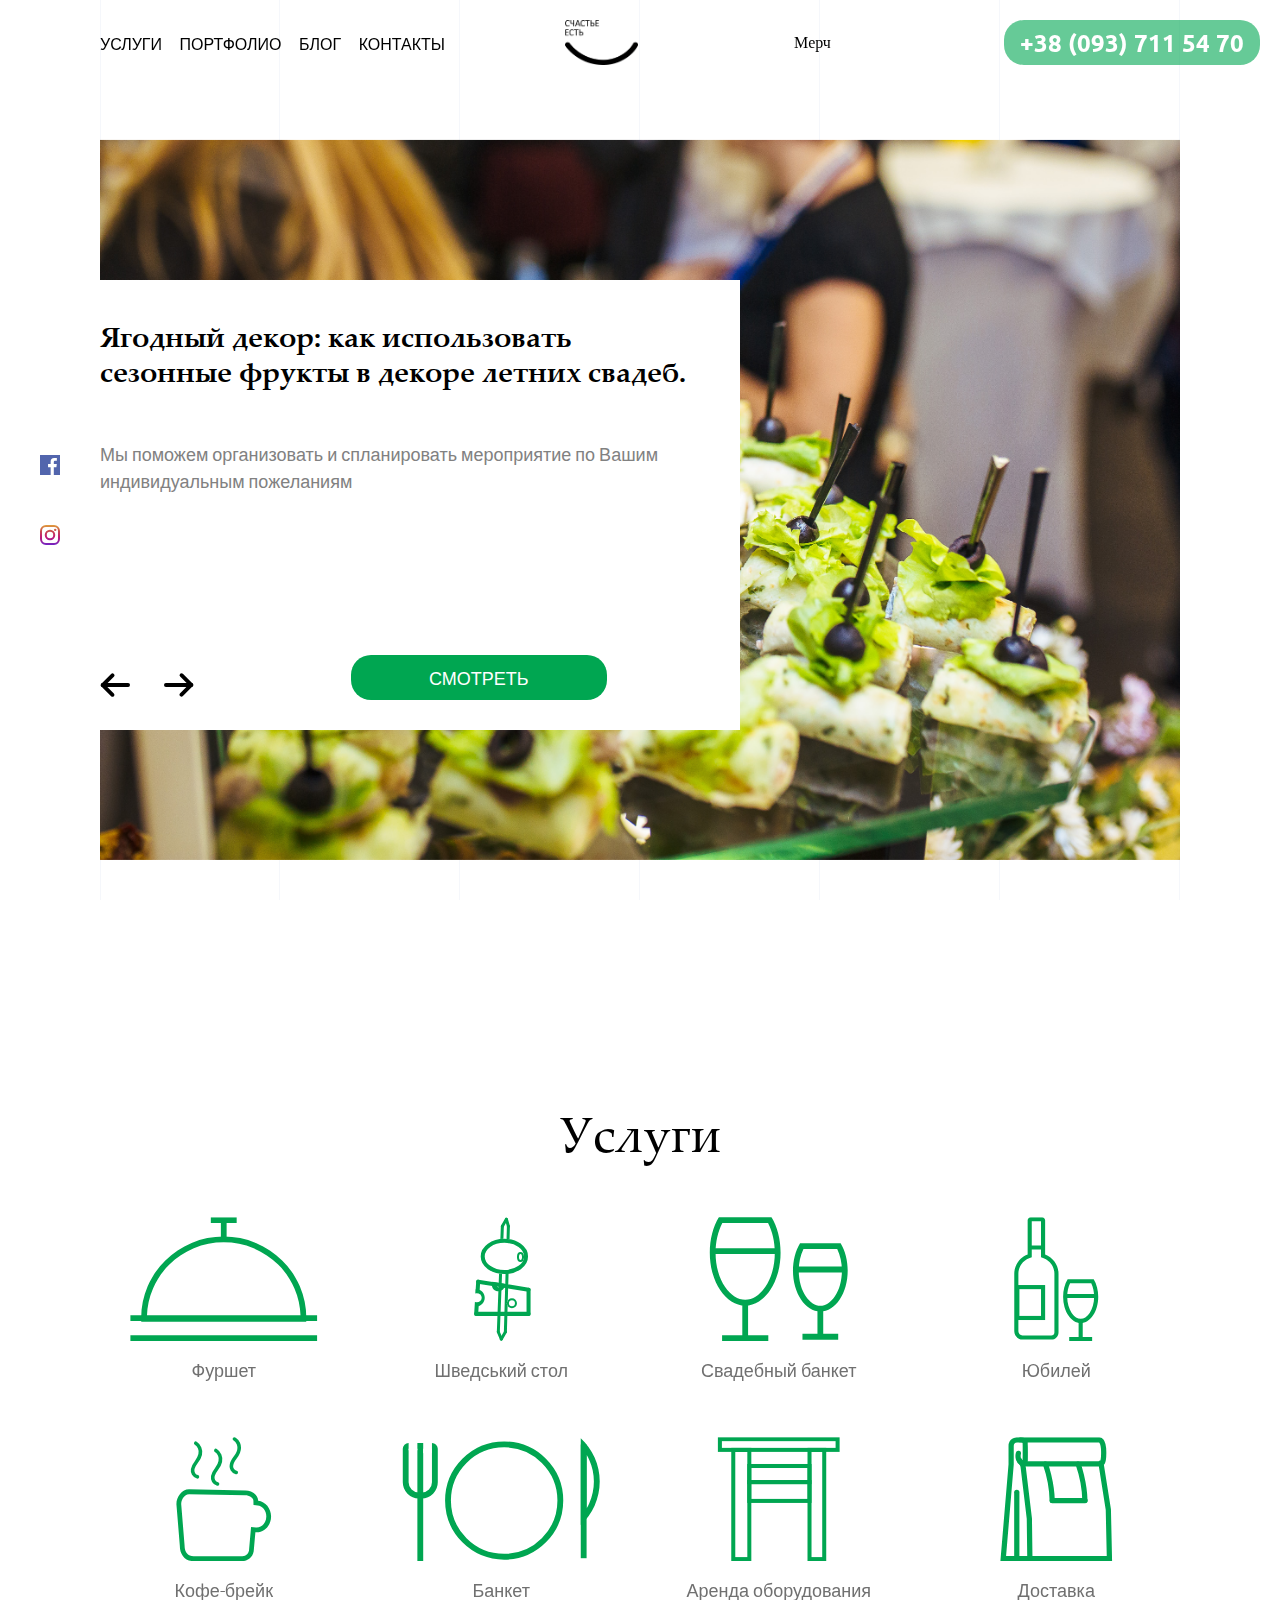
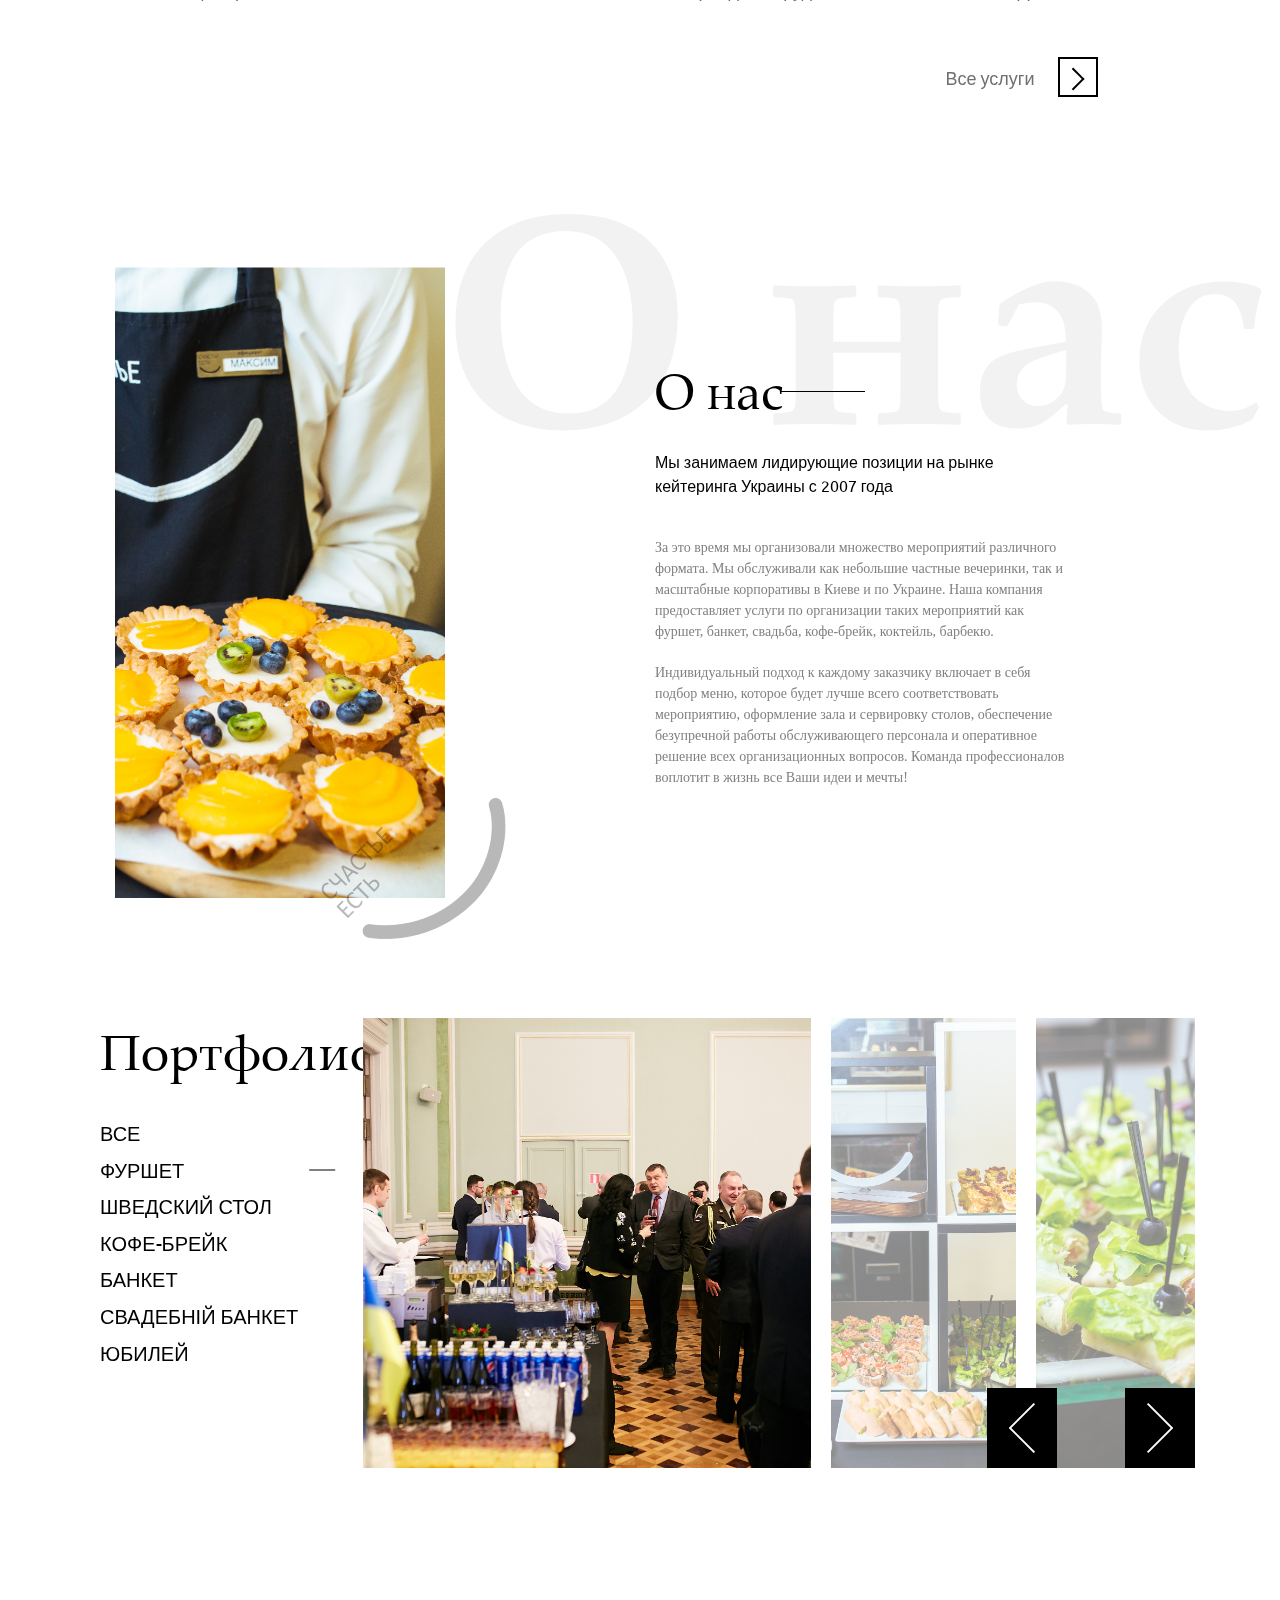
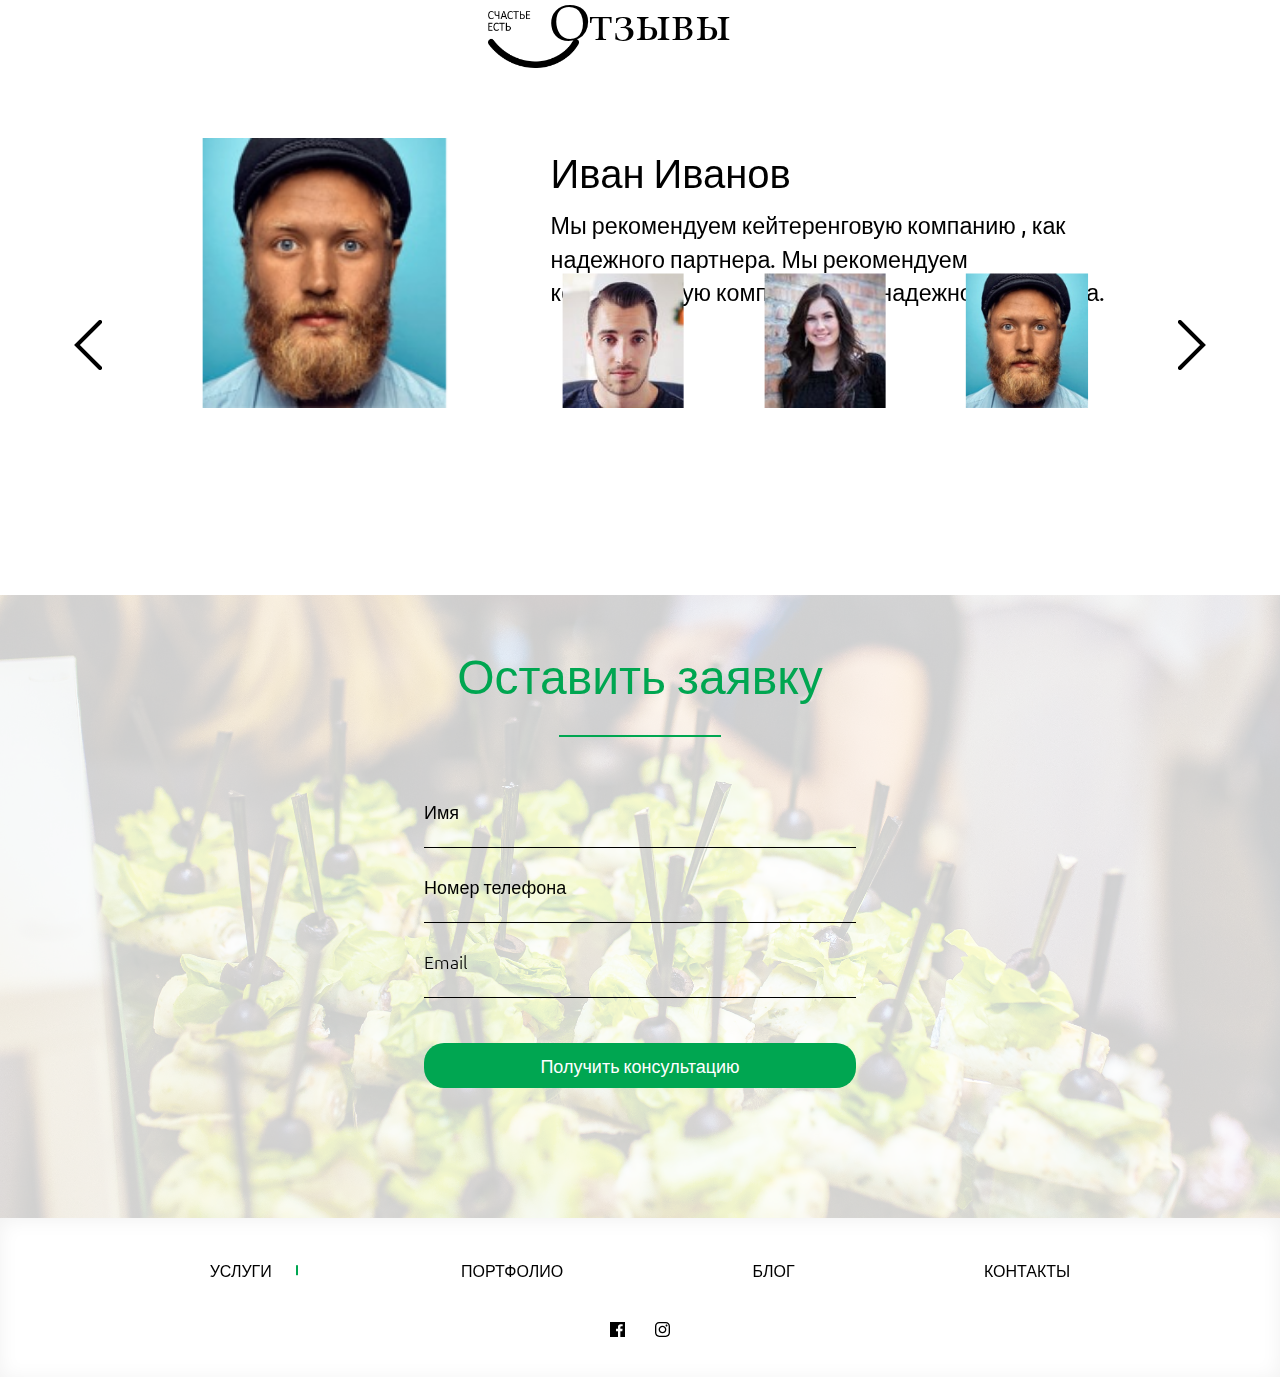
==== commit 3a571daa: "start create new View Sliders" ====
--- a/index.html
+++ b/index.html
@@ -10,6 +10,8 @@
     <link rel="stylesheet" href="assest/css/reset.css">
     <link rel="stylesheet" href="assest/css/bootstrap-grid.min.css">
     <link rel="stylesheet" href="assest/js/slick/slick.css">
+<!--    <link rel="stylesheet" href="assest/css/owl.carousel.min.css">-->
+<!--    <link rel="stylesheet" href="assest/css/owl.theme.default.css">-->
     <link rel="stylesheet" href="assest/css/style.css">
     <title>Catering</title>
 </head>
@@ -292,7 +294,7 @@
             </div>
         </div>
         <div class="reviews_slider">
-            <div class="reviews_slider_wrapper_item">
+<!--            <div class="reviews_slider_wrapper_item">-->
                 <div class="reviews_slider_item">
                     <div class="reviews_slider_item_img">
                         <img src="assest/img/reviews/Rectangle41.png" alt="">
@@ -305,8 +307,8 @@
                         </div>
                     </div>
                 </div>
-            </div>
-            <div class="reviews_slider_wrapper_item">
+<!--            </div>-->
+<!--            <div class="reviews_slider_wrapper_item">-->
                 <div class="reviews_slider_item">
                     <div class="reviews_slider_item_img">
                         <img src="assest/img/reviews/Rectangle42@2x.png" alt="">
@@ -319,8 +321,8 @@
                         </div>
                     </div>
                 </div>
-            </div>
-            <div class="reviews_slider_wrapper_item">
+<!--            </div>-->
+<!--            <div class="reviews_slider_wrapper_item">-->
                 <div class="reviews_slider_item">
                     <div class="reviews_slider_item_img">
                         <img src="assest/img/reviews/Rectangle40.png" alt="">
@@ -333,8 +335,8 @@
                         </div>
                     </div>
                 </div>
-            </div>
-            <div class="reviews_slider_wrapper_item">
+<!--            </div>-->
+<!--            <div class="reviews_slider_wrapper_item">-->
                 <div class="reviews_slider_item">
                     <div class="reviews_slider_item_img">
                         <img src="assest/img/reviews/Rectangle41.png" alt="">
@@ -347,8 +349,8 @@
                         </div>
                     </div>
                 </div>
-            </div>
-            <div class="reviews_slider_wrapper_item">
+<!--            </div>-->
+<!--            <div class="reviews_slider_wrapper_item">-->
                 <div class="reviews_slider_item">
                     <div class="reviews_slider_item_img">
                         <img src="assest/img/reviews/Rectangle42@2x.png" alt="">
@@ -361,8 +363,8 @@
                         </div>
                     </div>
                 </div>
-            </div>
-            <div class="reviews_slider_wrapper_item">
+<!--            </div>-->
+<!--            <div class="reviews_slider_wrapper_item">-->
                 <div class="reviews_slider_item">
                     <div class="reviews_slider_item_img">
                         <img src="assest/img/reviews/Rectangle40.png" alt="">
@@ -375,8 +377,8 @@
                         </div>
                     </div>
                 </div>
-            </div>
-            <div class="reviews_slider_wrapper_item">
+<!--            </div>-->
+<!--            <div class="reviews_slider_wrapper_item">-->
                 <div class="reviews_slider_item">
                     <div class="reviews_slider_item_img">
                         <img src="assest/img/reviews/Rectangle41.png" alt="">
@@ -389,8 +391,8 @@
                         </div>
                     </div>
                 </div>
-            </div>
-            <div class="reviews_slider_wrapper_item">
+<!--            </div>-->
+<!--            <div class="reviews_slider_wrapper_item">-->
                 <div class="reviews_slider_item">
                     <div class="reviews_slider_item_img">
                         <img src="assest/img/reviews/Rectangle42@2x.png" alt="">
@@ -403,7 +405,7 @@
                         </div>
                     </div>
                 </div>
-            </div>
+<!--            </div>-->
         </div>
         <div class="reviews_slider_down_wrapper">
 
@@ -497,8 +499,7 @@
 <!-----------------Pop_up--------------------->
 
 
-
-<!------------------Scripts------------------->
+<!------------------Background------------------->
 <div class="wrapper_main_bg">
     <div class="main_bg_col"></div>
     <div class="main_bg_col"></div>
@@ -506,9 +507,10 @@
     <div class="main_bg_col"></div>
     <div class="main_bg_col d-none d-md-block"></div>
     <div class="main_bg_col d-none d-md-block"></div>
-
 </div>
+<!------------------Scripts------------------->
 <script src="assest/js/jquery.js"></script>
+<script src="assest/js/owlcarousel/owl.carousel.min.js"></script>
 <script type="text/javascript" src="assest/js/slick/slick.min.js"></script>
 <script src="assest/js/script.js"></script>
 </body>
--- a/assest/css/style.css
+++ b/assest/css/style.css
@@ -1002,7 +1002,7 @@
 @media screen and (min-width: 767px) {
   .about_us_wrapper_info_text {
     overflow: auto;
-    height: auto;
+    max-height: none;
     width: 100%;
     margin-bottom: 10vh;
   }
@@ -1344,6 +1344,7 @@
 @media screen and (min-width: 767px) {
   .reviews {
     padding: 0 13.33rem;
+    margin-bottom: 16.66rem;
   }
 }
 .reviews_title {
@@ -1379,14 +1380,20 @@
   width: 100%;
   height: auto;
 }
+@media screen and (min-width: 767px) {
+  .reviews_slider {
+    position: relative;
+  }
+}
 .reviews_slider_item {
   position: relative;
   margin-bottom: 5rem;
 }
 @media screen and (min-width: 767px) {
   .reviews_slider_item {
-    margin: 0 1.33rem;
-    transition: padding 500ms;
+    margin: 0;
+    transition: width 500ms;
+    width: 15vw;
   }
 }
 .reviews_slider_item_img {
@@ -1400,13 +1407,15 @@
 @media screen and (min-width: 767px) {
   .reviews_slider_item_img {
     padding-top: 0;
-    padding-bottom: 20rem;
     margin-bottom: 0;
+    z-index: 2;
+    min-height: 15vh;
+    transition: min-height 500ms;
   }
 }
 @media screen and (min-width: 767px) and (min-width: 960px) {
   .reviews_slider_item_img {
-    padding-bottom: 15rem;
+    padding-bottom: 15vh;
     padding-top: 0;
   }
 }
@@ -1418,18 +1427,21 @@
   height: 100%;
   width: auto;
 }
-@media screen and (min-width: 767px) {
-  .reviews_slider_item_img img {
-    width: 100%;
-    height: auto;
-  }
+.reviews_slider_item_img img img {
+  width: auto;
+  height: 100%;
 }
 @media screen and (min-width: 767px) {
   .reviews_slider_item_info {
-    display: none;
+    display: block;
+    width: 0;
+    overflow: hidden;
     position: absolute;
     top: 0;
-    left: 0;
+    left: 100%;
+    opacity: 0;
+    transition: right 500ms 300ms, opacity 300ms 300ms;
+    z-index: 1;
   }
 }
 .reviews_slider_item_info_num {
@@ -1438,6 +1450,11 @@
   font-family: "Ubuntu", sans-serif;
   color: #000;
 }
+@media screen and (min-width: 767px) {
+  .reviews_slider_item_info_num {
+    display: none;
+  }
+}
 .reviews_slider_item_info_name {
   font-size: 4rem;
   line-height: 4rem;
@@ -1445,16 +1462,56 @@
   color: #000;
   margin-bottom: 1.5rem;
 }
+@media screen and (min-width: 767px) {
+  .reviews_slider_item_info_name {
+    margin-top: 1.5rem;
+  }
+}
 .reviews_slider_item_info_text {
   font-size: 2.66rem;
   line-height: 3.33rem;
   font-family: "Ubuntu", sans-serif;
   color: #000;
+}
+@media screen and (min-width: 767px) {
+  .reviews_slider_item_info_text {
+    font-size: 2.33rem;
+  }
 }
 .reviews_slider button {
   background-color: transparent;
   border: none;
   outline: none;
+}
+.reviews .owl-stage-outer {
+  height: 30vh;
+  overflow: hidden;
+  position: relative;
+}
+.reviews .owl-stage-outer .owl-stage {
+  position: relative;
+  width: 100%;
+  height: 30vh;
+  display: flex;
+  flex-direction: row;
+  align-items: flex-end;
+}
+.reviews .owl-stage-outer .review_active .reviews_slider_item {
+  width: 30vw;
+}
+.reviews .owl-stage-outer .review_active .reviews_slider_item_img {
+  min-height: 30vh;
+}
+.reviews .owl-stage-outer .review_active .reviews_slider_item_img img {
+  width: auto;
+  height: 100%;
+}
+@media screen and (min-width: 767px) {
+  .reviews .owl-stage-outer .review_active .reviews_slider_item_info {
+    width: 150%;
+    left: calc(100% + 3.33rem);
+    opacity: 1;
+  }
 }
 
 .reviews_slider_down_wrapper {
@@ -1489,19 +1546,21 @@
 }
 @media screen and (min-width: 767px) {
   .slick-reviews-prev {
-    bottom: auto;
-    top: 50%;
+    bottom: 20%;
+    left: -7rem;
+    width: 5rem;
+    height: 5rem;
+    padding: 0;
   }
 }
 .slick-reviews-prev img {
-  width: auto;
-  height: 100%;
   position: absolute;
   top: 50%;
   left: 50%;
   transform: translate(-50%, -50%);
-}
-
+  width: auto;
+  height: 100%;
+}
 .slick-reviews-next {
   position: absolute;
   bottom: -13.5vh;
@@ -1512,8 +1571,11 @@
 }
 @media screen and (min-width: 767px) {
   .slick-reviews-next {
-    bottom: auto;
-    top: 50%;
+    bottom: 20%;
+    right: -7rem;
+    width: 5rem;
+    height: 5rem;
+    padding: 0;
   }
 }
 .slick-reviews-next img {
@@ -2717,6 +2779,7 @@
 @media screen and (min-width: 767px) and (min-width: 960px) {
   .portfolio_slider {
     margin: 0 -15px;
+    min-height: 50vh;
   }
 }
 .portfolio_slider_wrapper_img {
@@ -2746,11 +2809,6 @@
   background-color: #ffffff;
   opacity: 0.5;
   transition: opacity 500ms 500ms;
-}
-@media screen and (min-width: 960px) {
-  .portfolio_slider_wrapper_img:after {
-    background-color: transparent;
-  }
 }
 .portfolio_slider_wrapper_img > img {
   position: absolute;
@@ -2768,33 +2826,58 @@
     height: auto;
   }
 }
-
-.slick-center .portfolio_slider_wrapper_img {
+.portfolio_slider .slick-track {
+  min-height: 35vh;
+}
+@media screen and (min-width: 767px) {
+  .portfolio_slider .slick-track {
+    max-height: 50vh;
+    display: flex;
+    flex-direction: row;
+    align-items: flex-start;
+  }
+}
+@media screen and (min-width: 960px) {
+  .portfolio_slider .slick-active {
+    max-width: 16vw;
+    min-width: 16vw;
+    transition: min-width 500ms;
+  }
+}
+.portfolio_slider .slick-active .portfolio_slider_wrapper_img {
+  height: 50vh;
+}
+@media screen and (min-width: 960px) {
+  .portfolio_slider .slick-current {
+    min-width: 37vw;
+  }
+}
+.portfolio_slider .slick-current .portfolio_slider_wrapper_img {
   height: 35vh;
   transition: height 500ms;
 }
 @media screen and (min-width: 767px) {
-  .slick-center .portfolio_slider_wrapper_img {
+  .portfolio_slider .slick-current .portfolio_slider_wrapper_img {
     height: 45vh;
   }
 }
+@media screen and (min-width: 767px) and (min-width: 960px) {
+  .portfolio_slider .slick-current .portfolio_slider_wrapper_img {
+    height: 50vh;
+  }
+}
 @media screen and (max-height: 420px) {
-  .slick-center .portfolio_slider_wrapper_img {
+  .portfolio_slider .slick-current .portfolio_slider_wrapper_img {
     height: 60vh;
   }
 }
-.slick-center .portfolio_slider_wrapper_img:after {
+.portfolio_slider .slick-current .portfolio_slider_wrapper_img img {
+  width: auto;
+  height: 100%;
+}
+.portfolio_slider .slick-current .portfolio_slider_wrapper_img:after {
   opacity: 0;
   transition: 100ms;
-}
-
-.slick-track {
-  min-height: 35vh;
-}
-@media screen and (min-width: 767px) {
-  .slick-track {
-    min-height: 0;
-  }
 }
 
 .slick_main_portfolio_prev {
@@ -2816,8 +2899,10 @@
 }
 @media screen and (min-width: 767px) and (min-width: 960px) {
   .slick_main_portfolio_prev {
+    width: 7rem;
+    height: 8rem;
     left: auto;
-    right: calc(8vh + 3rem);
+    right: calc(12vh + 3rem);
   }
 }
 .slick_main_portfolio_prev:before {
@@ -2859,7 +2944,9 @@
 }
 @media screen and (min-width: 767px) and (min-width: 960px) {
   .slick_main_portfolio_next {
-    right: 1rem;
+    width: 7rem;
+    height: 8rem;
+    right: 0;
   }
 }
 .slick_main_portfolio_next:before {
@@ -3307,6 +3394,7 @@
 }
 .service_main_order {
   position: relative;
+  cursor: pointer;
   padding: 1rem 6rem;
   z-index: 2;
   background-color: #fff;
@@ -3524,6 +3612,7 @@
 }
 .catering_calc {
   padding-top: 5rem;
+  cursor: pointer;
 }
 @media screen and (min-width: 767px) {
   .catering_calc {
@@ -4301,6 +4390,7 @@
 }
 @media screen and (min-width: 767px) and (min-width: 960px) {
   .pop_up_buy {
+    overflow: auto;
     width: 90%;
     display: flex;
     justify-content: space-between;
@@ -4792,6 +4882,7 @@
   .pop_up_calc {
     width: 75%;
     display: flex;
+    overflow: hidden;
     flex-direction: row;
     padding-top: 5.4rem;
   }
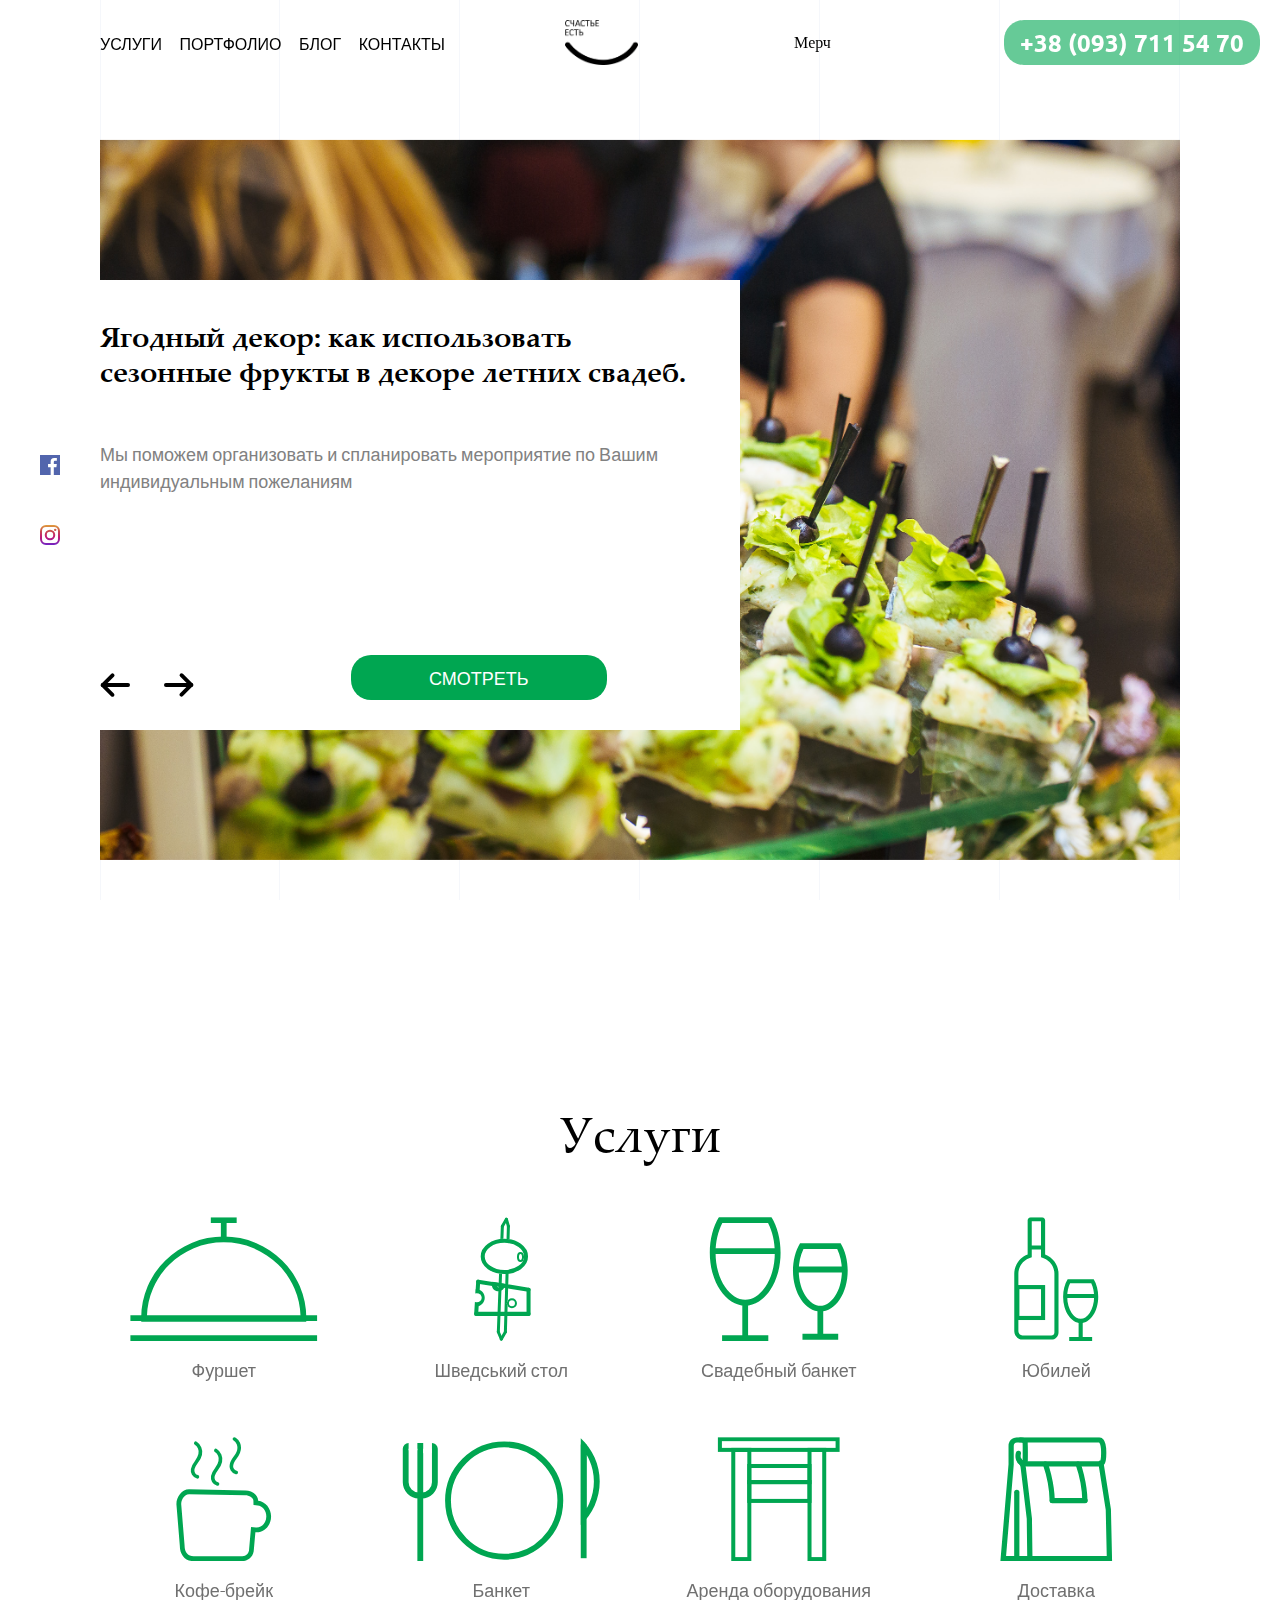
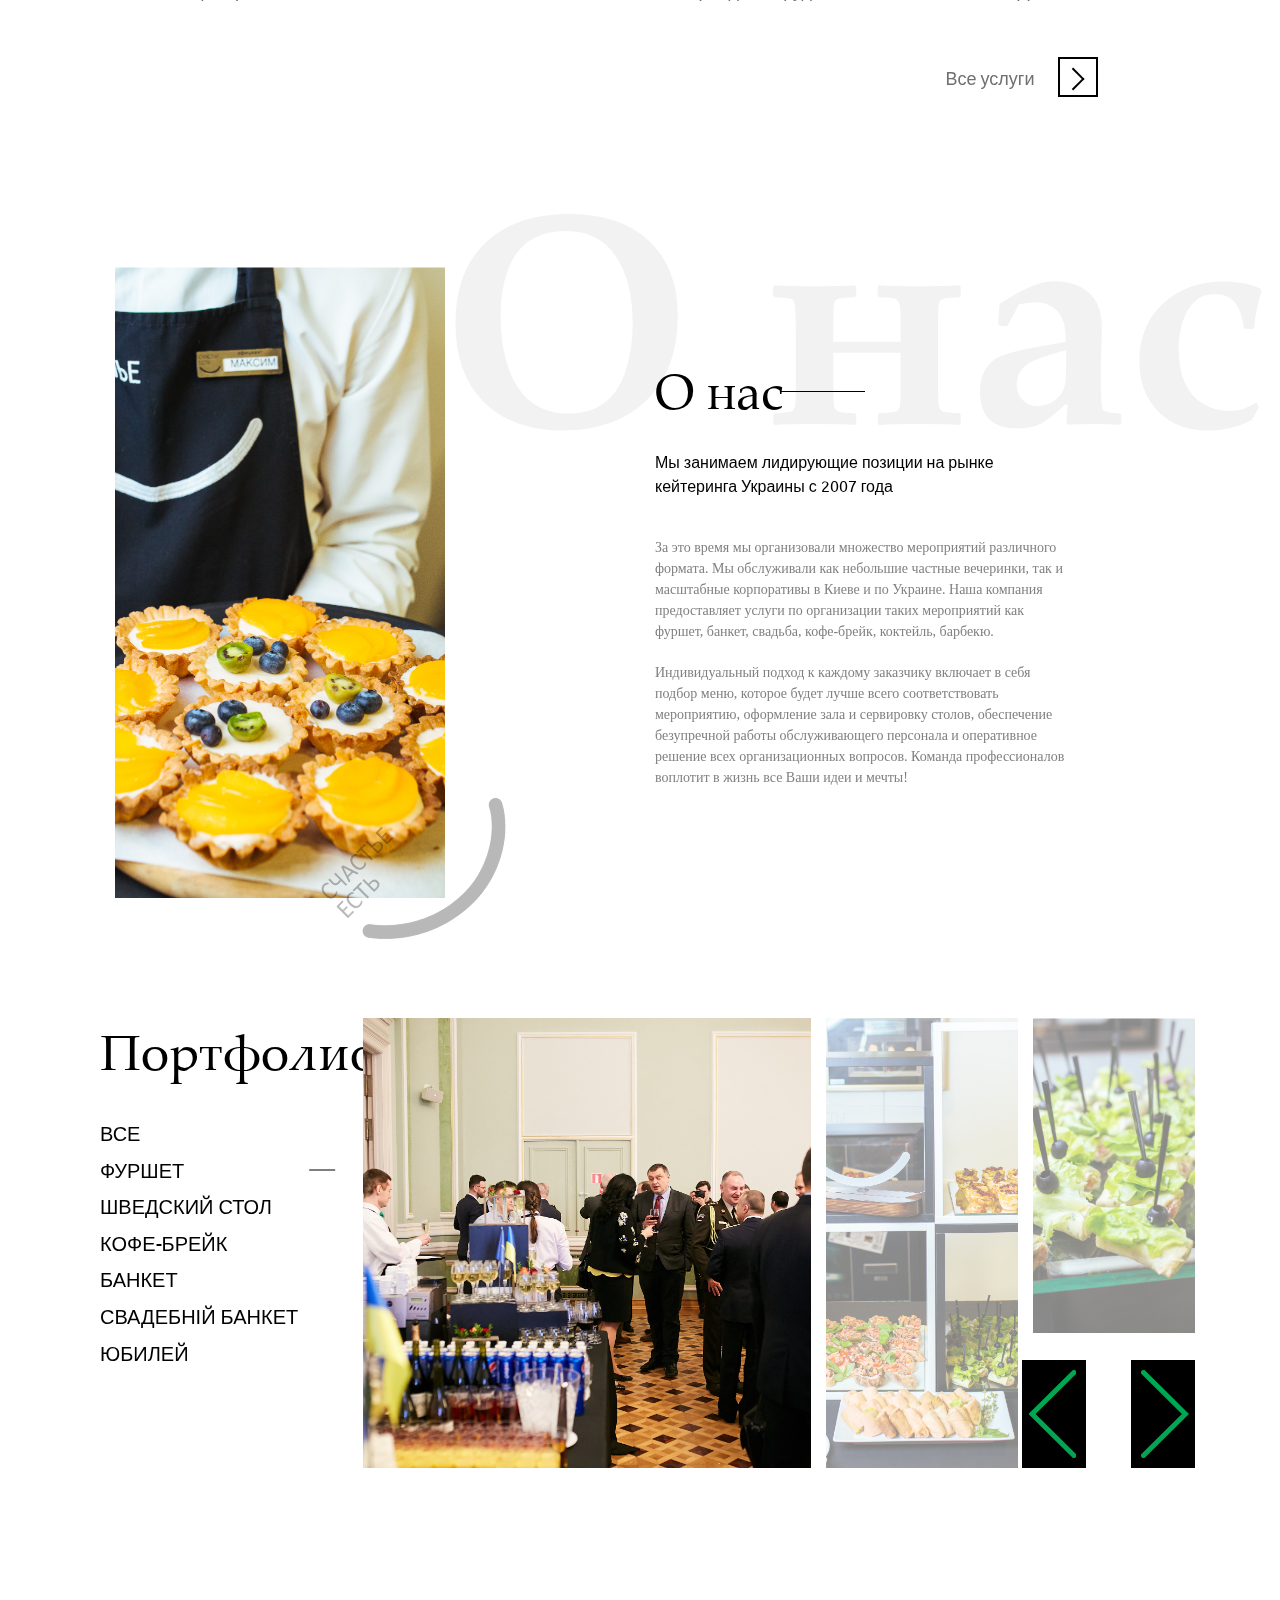
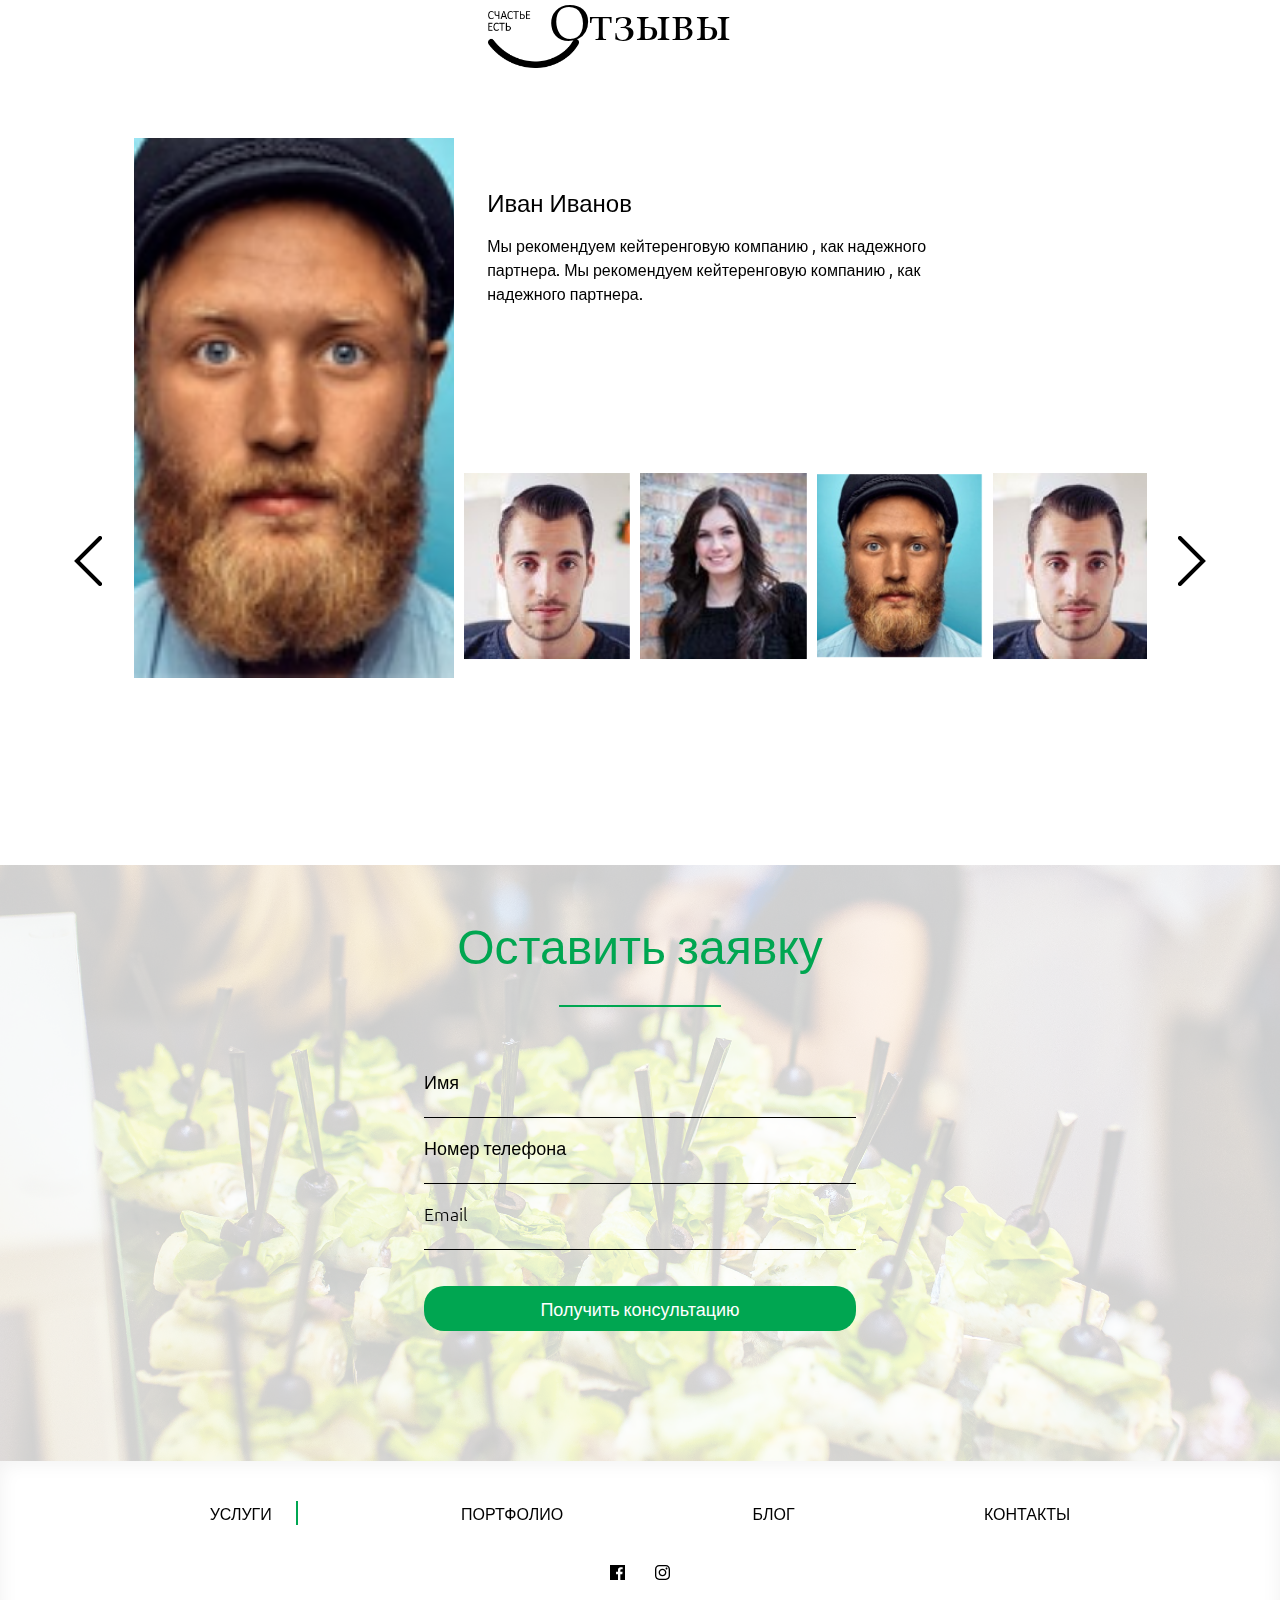
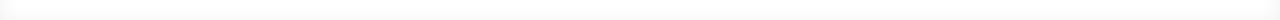
==== commit 9493dd9f: "create slider portfolio" ====
--- a/index.html
+++ b/index.html
@@ -5,14 +5,14 @@
     <meta name="viewport"
           content="width=device-width, user-scalable=no, initial-scale=1.0, maximum-scale=1.0, minimum-scale=1.0">
     <meta http-equiv="X-UA-Compatible" content="ie=edge">
-    <link rel="stylesheet" href="assest/fonts/palatino.css">
-    <link rel="stylesheet" href="assest/fonts/ubuntu.css">
-    <link rel="stylesheet" href="assest/css/reset.css">
-    <link rel="stylesheet" href="assest/css/bootstrap-grid.min.css">
-    <link rel="stylesheet" href="assest/js/slick/slick.css">
-<!--    <link rel="stylesheet" href="assest/css/owl.carousel.min.css">-->
-<!--    <link rel="stylesheet" href="assest/css/owl.theme.default.css">-->
-    <link rel="stylesheet" href="assest/css/style.css">
+    <link rel="stylesheet" href="assets/fonts/palatino.css">
+    <link rel="stylesheet" href="assets/fonts/ubuntu.css">
+    <link rel="stylesheet" href="assets/css/reset.css">
+    <link rel="stylesheet" href="assets/css/bootstrap-grid.min.css">
+    <link rel="stylesheet" href="assets/js/slick/slick.css">
+<!--    <link rel="stylesheet" href="assets/css/owl.carousel.min.css">-->
+<!--    <link rel="stylesheet" href="assets/css/owl.theme.default.css">-->
+    <link rel="stylesheet" href="assets/css/style.css">
     <title>Catering</title>
 </head>
 <body>
@@ -32,17 +32,17 @@
                         <a class="menu_item d-md-none" href="merch.html">МEРЧ</a>
                         <div class="menu_social d-md-none">
                             <a href="#" class="menu_social_icon">
-                                <img src="assest/img/svg/facebook_black.svg" alt="">
+                                <img src="assets/img/svg/facebook_black.svg" alt="">
                             </a>
                             <a href="#" class="menu_social_icon">
-                                <img src="assest/img/svg/002-instagram-black.svg" alt="">
+                                <img src="assets/img/svg/002-instagram-black.svg" alt="">
                             </a>
                         </div>
                     </div>
                 </div>
                 <div class="col-4 col-md-2 offset-lg-1">
                     <a href="index.html" class="logo_wrapper">
-                        <img src="assest/img/svg/photo_2019-01-15_16-06-22.png" alt="">
+                        <img src="assets/img/svg/photo_2019-01-15_16-06-22.png" alt="">
                     </a>
                 </div>
                 <div class="d-none d-md-block col-md-2 d-md-flex justify-content-md-start align-items-md-center  justify-content-lg-center">
@@ -50,7 +50,7 @@
                 </div>
                 <button class="btn header_btn">
                     <p class="button_text d-none d-md-block">+38 (093) 711 54 70</p>
-                    <img src="assest/img/svg/phone-call_header.svg" class="header_call_icon d-md-none">
+                    <img src="assets/img/svg/phone-call_header.svg" class="header_call_icon d-md-none">
                 </button>
             </div>
         </div>
@@ -61,17 +61,17 @@
                 <div class="main_section_slider_img">
                     <div>
                         <div class="slider_img_item">
-                            <img src="assest/img/footer.jpg" alt="">
+                            <img src="assets/img/footer.jpg" alt="">
                         </div>
                     </div>
                     <div>
                         <div class="slider_img_item">
-                            <img src="assest/img/header.jpg" alt="">
+                            <img src="assets/img/header.jpg" alt="">
                         </div>
                     </div>
                     <div>
                         <div class="slider_img_item">
-                            <img src="assest/img/about.jpg" alt="">
+                            <img src="assets/img/about.jpg" alt="">
                         </div>
                     </div>
                 </div>
@@ -116,8 +116,8 @@
             </div>
         </div>
         <div class="main_section_icons d-none d-md-flex flex-md-column">
-            <a href="#" class="main_section_icon"><img src="assest/img/svg/001-facebook.svg" alt=""></a>
-            <a href="#" class="main_section_icon"><img src="assest/img/svg/instagram.svg" alt=""></a>
+            <a href="#" class="main_section_icon"><img src="assets/img/svg/001-facebook.svg" alt=""></a>
+            <a href="#" class="main_section_icon"><img src="assets/img/svg/instagram.svg" alt=""></a>
         </div>
     </section>
     <section class="services">
@@ -127,7 +127,7 @@
                 <div class="col-4 col-md-3">
                     <a href="#" class="services_wrapper_item">
                         <div class="services_wrapper_item_img">
-                            <img src="assest/img/svg/services_icon_1.svg" alt="">
+                            <img src="assets/img/svg/services_icon_1.svg" alt="">
                         </div>
                         <p>Фуршет</p>
                     </a>
@@ -135,7 +135,7 @@
                 <div class="col-4 col-md-3">
                     <a href="#" class="services_wrapper_item">
                         <div class="services_wrapper_item_img">
-                            <img src="assest/img/svg/services_icon_2.svg" alt="">
+                            <img src="assets/img/svg/services_icon_2.svg" alt="">
                         </div>
                         <p>Шведський стол</p>
                     </a>
@@ -143,7 +143,7 @@
                 <div class="col-4 col-md-3">
                     <a href="#" class="services_wrapper_item">
                         <div class="services_wrapper_item_img">
-                            <img src="assest/img/svg/services_icon_3.svg" alt="">
+                            <img src="assets/img/svg/services_icon_3.svg" alt="">
                         </div>
                         <p>Свадебный банкет</p>
                     </a>
@@ -151,7 +151,7 @@
                 <div class="col-4 col-md-3">
                     <a href="#" class="services_wrapper_item">
                         <div class="services_wrapper_item_img">
-                            <img src="assest/img/svg/services_icon_4.svg" alt="">
+                            <img src="assets/img/svg/services_icon_4.svg" alt="">
                         </div>
                         <p>Юбилей</p>
                     </a>
@@ -159,7 +159,7 @@
                 <div class="col-4 col-md-3">
                     <a href="#" class="services_wrapper_item">
                         <div class="services_wrapper_item_img">
-                            <img src="assest/img/svg/services_icon_5.svg" alt="">
+                            <img src="assets/img/svg/services_icon_5.svg" alt="">
                         </div>
                         <p>Кофе-брейк</p>
                     </a>
@@ -167,7 +167,7 @@
                 <div class="col-4 col-md-3">
                     <a href="#" class="services_wrapper_item">
                         <div class="services_wrapper_item_img">
-                            <img src="assest/img/svg/services_icon_6.svg" alt="">
+                            <img src="assets/img/svg/services_icon_6.svg" alt="">
                         </div>
                         <p>Банкет</p>
                     </a>
@@ -175,14 +175,14 @@
                 <div class="col-4 col-md-3">
                     <a href="#" class="services_wrapper_item">
                         <div class="services_wrapper_item_img">
-                            <img src="assest/img/svg/services_icon_7.svg" alt="">
+                            <img src="assets/img/svg/services_icon_7.svg" alt="">
                         </div>
                         <p>Аренда оборудования</p></a>
                 </div>
                 <div class="col-4 col-md-3">
                     <a href="#" class="services_wrapper_item">
                         <div class="services_wrapper_item_img">
-                            <img src="assest/img/svg/services_icon_8.svg" alt="">
+                            <img src="assets/img/svg/services_icon_8.svg" alt="">
                         </div>
                         <p>Доставка</p>
                     </a>
@@ -206,7 +206,7 @@
                 </div>
                 <div class="col-12 col-md-3 col-lg-4">
                     <div class="about_us_img">
-                        <img src="assest/img/about.jpg" alt="">
+                        <img src="assets/img/about.jpg" alt="">
                     </div>
                 </div>
                 <div class="col-12 col-md-9 offset-lg-2 col-lg-5">
@@ -231,7 +231,7 @@
                         </div>
                         <div class="about_us_read_more read-more-js d-block d-md-none">Читать...</div>
                         <div class="about_us_bg_logo">
-                            <img src="assest/img/svg/photo_2019-01-15_16-06-22.png" alt="">
+                            <img src="assets/img/svg/photo_2019-01-15_16-06-22.png" alt="">
                         </div>
                     </div>
                 </div>
@@ -258,27 +258,27 @@
                     <div class="portfolio_slider">
                         <div class="portfolio_slider_item">
                             <div class="portfolio_slider_wrapper_img">
-                                <img src="assest/img/portholio%201.jpg" alt="">
+                                <img src="assets/img/portholio%201.jpg" alt="">
                             </div>
                         </div>
                         <div class="portfolio_slider_item">
                             <div class="portfolio_slider_wrapper_img">
-                                <img src="assest/img/portholio%202.jpg" alt="">
+                                <img src="assets/img/portholio%202.jpg" alt="">
                             </div>
                         </div>
                         <div class="portfolio_slider_item">
                             <div class="portfolio_slider_wrapper_img">
-                                <img src="assest/img/portholio%203.jpg" alt="">
+                                <img src="assets/img/portholio%203.jpg" alt="">
                             </div>
                         </div>
                         <div class="portfolio_slider_item">
                             <div class="portfolio_slider_wrapper_img">
-                                <img src="assest/img/portholio%204.jpg" alt="">
+                                <img src="assets/img/portholio%204.jpg" alt="">
                             </div>
                         </div>
                         <div class="portfolio_slider_item">
                             <div class="portfolio_slider_wrapper_img">
-                                <img src="assest/img/portholio%204.jpg" alt="">
+                                <img src="assets/img/portholio%204.jpg" alt="">
                             </div>
                         </div>
                     </div>
@@ -290,14 +290,14 @@
         <div class="reviews_title">
             <h2>Отзывы</h2>
             <div class="reviews_title_logo">
-                <img src="assest/img/svg/photo_2019-01-15_16-06-22.png" alt="">
+                <img src="assets/img/svg/photo_2019-01-15_16-06-22.png" alt="">
             </div>
         </div>
         <div class="reviews_slider">
 <!--            <div class="reviews_slider_wrapper_item">-->
                 <div class="reviews_slider_item">
                     <div class="reviews_slider_item_img">
-                        <img src="assest/img/reviews/Rectangle41.png" alt="">
+                        <img src="assets/img/reviews/Rectangle41.png" alt="">
                     </div>
                     <div class="reviews_slider_item_info">
                         <p class="reviews_slider_item_info_num">01</p>
@@ -311,7 +311,7 @@
 <!--            <div class="reviews_slider_wrapper_item">-->
                 <div class="reviews_slider_item">
                     <div class="reviews_slider_item_img">
-                        <img src="assest/img/reviews/Rectangle42@2x.png" alt="">
+                        <img src="assets/img/reviews/Rectangle42@2x.png" alt="">
                     </div>
                     <div class="reviews_slider_item_info">
                         <p class="reviews_slider_item_info_num">02</p>
@@ -325,7 +325,7 @@
 <!--            <div class="reviews_slider_wrapper_item">-->
                 <div class="reviews_slider_item">
                     <div class="reviews_slider_item_img">
-                        <img src="assest/img/reviews/Rectangle40.png" alt="">
+                        <img src="assets/img/reviews/Rectangle40.png" alt="">
                     </div>
                     <div class="reviews_slider_item_info">
                         <p class="reviews_slider_item_info_num">03</p>
@@ -339,7 +339,7 @@
 <!--            <div class="reviews_slider_wrapper_item">-->
                 <div class="reviews_slider_item">
                     <div class="reviews_slider_item_img">
-                        <img src="assest/img/reviews/Rectangle41.png" alt="">
+                        <img src="assets/img/reviews/Rectangle41.png" alt="">
                     </div>
                     <div class="reviews_slider_item_info">
                         <p class="reviews_slider_item_info_num">04</p>
@@ -353,7 +353,7 @@
 <!--            <div class="reviews_slider_wrapper_item">-->
                 <div class="reviews_slider_item">
                     <div class="reviews_slider_item_img">
-                        <img src="assest/img/reviews/Rectangle42@2x.png" alt="">
+                        <img src="assets/img/reviews/Rectangle42@2x.png" alt="">
                     </div>
                     <div class="reviews_slider_item_info">
                         <p class="reviews_slider_item_info_num">04</p>
@@ -367,7 +367,7 @@
 <!--            <div class="reviews_slider_wrapper_item">-->
                 <div class="reviews_slider_item">
                     <div class="reviews_slider_item_img">
-                        <img src="assest/img/reviews/Rectangle40.png" alt="">
+                        <img src="assets/img/reviews/Rectangle40.png" alt="">
                     </div>
                     <div class="reviews_slider_item_info">
                         <p class="reviews_slider_item_info_num">03</p>
@@ -381,7 +381,7 @@
 <!--            <div class="reviews_slider_wrapper_item">-->
                 <div class="reviews_slider_item">
                     <div class="reviews_slider_item_img">
-                        <img src="assest/img/reviews/Rectangle41.png" alt="">
+                        <img src="assets/img/reviews/Rectangle41.png" alt="">
                     </div>
                     <div class="reviews_slider_item_info">
                         <p class="reviews_slider_item_info_num">04</p>
@@ -395,7 +395,7 @@
 <!--            <div class="reviews_slider_wrapper_item">-->
                 <div class="reviews_slider_item">
                     <div class="reviews_slider_item_img">
-                        <img src="assest/img/reviews/Rectangle42@2x.png" alt="">
+                        <img src="assets/img/reviews/Rectangle42@2x.png" alt="">
                     </div>
                     <div class="reviews_slider_item_info">
                         <p class="reviews_slider_item_info_num">04</p>
@@ -412,42 +412,42 @@
             <div class="reviews_slider_down d-block d-md-none">
                 <div>
                     <div class="reviews_slider_down_img">
-                        <img src="assest/img/reviews/Rectangle41.png" alt="">
-                    </div>
-                </div>
-                <div>
-                    <div class="reviews_slider_down_img">
-                        <img src="assest/img/reviews/Rectangle39@2x.png" alt="">
-                    </div>
-                </div>
-                <div>
-                    <div class="reviews_slider_down_img">
-                        <img src="assest/img/reviews/Rectangle40@2x.png" alt="">
-                    </div>
-                </div>
-                <div>
-                    <div class="reviews_slider_down_img">
-                        <img src="assest/img/reviews/Rectangle41@2x.png" alt="">
-                    </div>
-                </div>
-                <div>
-                    <div class="reviews_slider_down_img">
-                        <img src="assest/img/reviews/Rectangle42@2x.png" alt="">
-                    </div>
-                </div>
-                <div>
-                    <div class="reviews_slider_down_img">
-                        <img src="assest/img/reviews/Rectangle40@2x.png" alt="">
-                    </div>
-                </div>
-                <div>
-                    <div class="reviews_slider_down_img">
-                        <img src="assest/img/reviews/Rectangle41@2x.png" alt="">
-                    </div>
-                </div>
-                <div>
-                    <div class="reviews_slider_down_img">
-                        <img src="assest/img/reviews/Rectangle42@2x.png" alt="">
+                        <img src="assets/img/reviews/Rectangle41.png" alt="">
+                    </div>
+                </div>
+                <div>
+                    <div class="reviews_slider_down_img">
+                        <img src="assets/img/reviews/Rectangle39@2x.png" alt="">
+                    </div>
+                </div>
+                <div>
+                    <div class="reviews_slider_down_img">
+                        <img src="assets/img/reviews/Rectangle40@2x.png" alt="">
+                    </div>
+                </div>
+                <div>
+                    <div class="reviews_slider_down_img">
+                        <img src="assets/img/reviews/Rectangle41@2x.png" alt="">
+                    </div>
+                </div>
+                <div>
+                    <div class="reviews_slider_down_img">
+                        <img src="assets/img/reviews/Rectangle42@2x.png" alt="">
+                    </div>
+                </div>
+                <div>
+                    <div class="reviews_slider_down_img">
+                        <img src="assets/img/reviews/Rectangle40@2x.png" alt="">
+                    </div>
+                </div>
+                <div>
+                    <div class="reviews_slider_down_img">
+                        <img src="assets/img/reviews/Rectangle41@2x.png" alt="">
+                    </div>
+                </div>
+                <div>
+                    <div class="reviews_slider_down_img">
+                        <img src="assets/img/reviews/Rectangle42@2x.png" alt="">
                     </div>
                 </div>
             </div>
@@ -459,42 +459,86 @@
             <div class="form_input">
                 <input id="name" name="name" type="text">
                 <label for="name">Имя</label>
-                <div class="form_input_property"><img src="assest/img/svg/properly.svg" alt=""></div>
+                <div class="form_input_property"><img src="assets/img/svg/properly.svg" alt=""></div>
             </div>
             <div class="form_input">
                 <input id="phone" name="tel" type="tel">
                 <label for="phone">Номер телефона</label>
-                <div class="form_input_property"><img src="assest/img/svg/properly.svg" alt=""></div>
+                <div class="form_input_property"><img src="assets/img/svg/properly.svg" alt=""></div>
             </div>
             <div class="form_input">
                 <input id="email" name="email" type="email" >
                 <label for="email">Email</label>
-                <div class="form_input_property"><img src="assest/img/svg/properly.svg" alt=""></div>
+                <div class="form_input_property"><img src="assets/img/svg/properly.svg" alt=""></div>
             </div>
             <button class="btn btn_form " type="submit">Получить консультацию</button>
         </form>
         <div class="form_bg">
-            <img src="assest/img/footer.jpg" alt="">
+            <img src="assets/img/footer.jpg" alt="">
         </div>
     </section>
     <footer class="footer">
         <div class="container-fluid">
             <div class="row">
                 <div class="col-12 col-md-12 m-md-auto d-flex justify-content-around">
-                    <a href="" class="footer_link">УСЛУГИ</a>
-                    <a href="" class="footer_link">ПОРТФОЛИО</a>
-                    <a href="" class="footer_link">БЛОГ</a>
-                    <a href="" class="footer_link">КОНТАКТЫ</a>
+                    <a href="services.html" class="footer_link">УСЛУГИ</a>
+                    <a href="portfolio.html" class="footer_link">ПОРТФОЛИО</a>
+                    <a href="blog.html" class="footer_link">БЛОГ</a>
+                    <a href="contacts.html" class="footer_link">КОНТАКТЫ</a>
                 </div>
             </div>
             <div class="row">
                 <div class="col-12 d-flex  align-items-md-center justify-content-center">
-                    <a href="#" class="footer_social_icon"><img src="assest/img/svg/facebook_black.svg" alt=""></a>
-                    <a href="#" class="footer_social_icon"><img src="assest/img/svg/002-instagram-black.svg" alt=""></a>
+                    <a href="#" class="footer_social_icon"><img src="assets/img/svg/facebook_black.svg" alt=""></a>
+                    <a href="#" class="footer_social_icon"><img src="assets/img/svg/002-instagram-black.svg" alt=""></a>
                 </div>
             </div>
         </div>
     </footer>
+</div>
+<div class="portfolio_data">
+    <div class="portfolio_data_box">
+        <span class="portfolio_data_src" data-src="assets/img/portholio%201.jpg"></span>
+        <span class="portfolio_data_src" data-src="assets/img/portholio%201.jpg"></span>
+        <span class="portfolio_data_src" data-src="assets/img/portholio%201.jpg"></span>
+        <span class="portfolio_data_src" data-src="assets/img/portholio%201.jpg"></span>
+        <span class="portfolio_data_src" data-src="assets/img/portholio%201.jpg"></span>
+    </div>
+    <div class="portfolio_data_box">
+        <span class="portfolio_data_src" data-src="assets/img/portholio%202.jpg"></span>
+        <span class="portfolio_data_src" data-src="assets/img/portholio%202.jpg"></span>
+        <span class="portfolio_data_src" data-src="assets/img/portholio%202.jpg"></span>
+        <span class="portfolio_data_src" data-src="assets/img/portholio%202.jpg"></span>
+        <span class="portfolio_data_src" data-src="assets/img/portholio%202.jpg"></span>
+    </div>
+    <div class="portfolio_data_box">
+        <span class="portfolio_data_src" data-src="assets/img/portholio%203.jpg"></span>
+        <span class="portfolio_data_src" data-src="assets/img/portholio%203.jpg"></span>
+        <span class="portfolio_data_src" data-src="assets/img/portholio%203.jpg"></span>
+        <span class="portfolio_data_src" data-src="assets/img/portholio%203.jpg"></span>
+        <span class="portfolio_data_src" data-src="assets/img/portholio%203.jpg"></span>
+    </div>
+    <div class="portfolio_data_box">
+        <span class="portfolio_data_src" data-src="assets/img/portholio%204.jpg"></span>
+        <span class="portfolio_data_src" data-src="assets/img/portholio%204.jpg"></span>
+        <span class="portfolio_data_src" data-src="assets/img/portholio%204.jpg"></span>
+        <span class="portfolio_data_src" data-src="assets/img/portholio%204.jpg"></span>
+        <span class="portfolio_data_src" data-src="assets/img/portholio%204.jpg"></span>
+    </div>
+    <div class="portfolio_data_box">
+        <span class="portfolio_data_src" data-src="assets/img/footer.jpg"></span>
+        <span class="portfolio_data_src" data-src="assets/img/footer.jpg"></span>
+        <span class="portfolio_data_src" data-src="assets/img/footer.jpg"></span>
+        <span class="portfolio_data_src" data-src="assets/img/footer.jpg"></span>
+        <span class="portfolio_data_src" data-src="assets/img/footer.jpg"></span>
+    </div>
+    <div class="portfolio_data_box">
+        <span class="portfolio_data_src" data-src="assets/img/about.jpg"></span>
+        <span class="portfolio_data_src" data-src="assets/img/about.jpg"></span>
+        <span class="portfolio_data_src" data-src="assets/img/about.jpg"></span>
+        <span class="portfolio_data_src" data-src="assets/img/about.jpg"></span>
+        <span class="portfolio_data_src" data-src="assets/img/about.jpg"></span>
+    </div>
 </div>
 <!-----------------Pop_up--------------------->
 
@@ -509,9 +553,9 @@
     <div class="main_bg_col d-none d-md-block"></div>
 </div>
 <!------------------Scripts------------------->
-<script src="assest/js/jquery.js"></script>
-<script src="assest/js/owlcarousel/owl.carousel.min.js"></script>
-<script type="text/javascript" src="assest/js/slick/slick.min.js"></script>
-<script src="assest/js/script.js"></script>
+<script src="assets/js/jquery.js"></script>
+<script src="assets/js/owlcarousel/owl.carousel.min.js"></script>
+<script type="text/javascript" src="assets/js/slick/slick.min.js"></script>
+<script src="assets/js/script.js"></script>
 </body>
 </html>--- a/assets/fonts/palatino.css
+++ b/assets/fonts/palatino.css
@@ -0,0 +1,16 @@
+@font-face {
+    font-family: 'Palatino Linotype';
+    font-style: normal;
+    font-weight: 400;
+    src: local('Palatino Linotype Regular'), local('Palatino Linotype Regular'),
+    url('pala.ttf') format('truetype'); /* Safari, Android, iOS */
+}
+
+@font-face {
+    font-family: 'Palatino Linotype';
+    font-style: normal;
+    font-weight: 700;
+    src: local('Palatino Linotype Bold'), local('Palatino Linotype Bold'),
+    url('palab.ttf') format('truetype'); /* Safari, Android, iOS */
+}
+
--- a/assets/fonts/ubuntu.css
+++ b/assets/fonts/ubuntu.css
@@ -0,0 +1,72 @@
+/* ubuntu-300 - latin */
+@font-face {
+    font-family: 'Ubuntu';
+    font-style: normal;
+    font-weight: 300;
+    src: local('Ubuntu Light'), local('Ubuntu-Light'),
+    url('ubuntu-v13-latin-300.woff2') format('woff2'), /* Chrome 26+, Opera 23+, Firefox 39+ */
+    url('ubuntu-v13-latin-300.woff') format('woff'); /* Chrome 6+, Firefox 3.6+, IE 9+, Safari 5.1+ */
+}
+/* ubuntu-300italic - latin */
+@font-face {
+    font-family: 'Ubuntu';
+    font-style: italic;
+    font-weight: 300;
+    src: local('Ubuntu Light Italic'), local('Ubuntu-LightItalic'),
+    url('ubuntu-v13-latin-300italic.woff2') format('woff2'), /* Chrome 26+, Opera 23+, Firefox 39+ */
+    url('ubuntu-v13-latin-300italic.woff') format('woff'); /* Chrome 6+, Firefox 3.6+, IE 9+, Safari 5.1+ */
+}
+/* ubuntu-italic - latin */
+@font-face {
+    font-family: 'Ubuntu';
+    font-style: italic;
+    font-weight: 400;
+    src: local('Ubuntu Italic'), local('Ubuntu-Italic'),
+    url('ubuntu-v13-latin-italic.woff2') format('woff2'), /* Chrome 26+, Opera 23+, Firefox 39+ */
+    url('ubuntu-v13-latin-italic.woff') format('woff'); /* Chrome 6+, Firefox 3.6+, IE 9+, Safari 5.1+ */
+}
+/* ubuntu-regular - latin */
+@font-face {
+    font-family: 'Ubuntu';
+    font-style: normal;
+    font-weight: 400;
+    src: local('Ubuntu Regular'), local('Ubuntu-Regular'),
+    url('ubuntu-v13-latin-regular.woff2') format('woff2'), /* Chrome 26+, Opera 23+, Firefox 39+ */
+    url('ubuntu-v13-latin-regular.woff') format('woff'); /* Chrome 6+, Firefox 3.6+, IE 9+, Safari 5.1+ */
+}
+/* ubuntu-500 - latin */
+@font-face {
+    font-family: 'Ubuntu';
+    font-style: normal;
+    font-weight: 500;
+    src: local('Ubuntu Medium'), local('Ubuntu-Medium'),
+    url('ubuntu-v13-latin-500.woff2') format('woff2'), /* Chrome 26+, Opera 23+, Firefox 39+ */
+    url('ubuntu-v13-latin-500.woff') format('woff'); /* Chrome 6+, Firefox 3.6+, IE 9+, Safari 5.1+ */
+}
+/* ubuntu-500italic - latin */
+@font-face {
+    font-family: 'Ubuntu';
+    font-style: italic;
+    font-weight: 500;
+    src: local('Ubuntu Medium Italic'), local('Ubuntu-MediumItalic'),
+    url('ubuntu-v13-latin-500italic.woff2') format('woff2'), /* Chrome 26+, Opera 23+, Firefox 39+ */
+    url('ubuntu-v13-latin-500italic.woff') format('woff'); /* Chrome 6+, Firefox 3.6+, IE 9+, Safari 5.1+ */
+}
+/* ubuntu-700 - latin */
+@font-face {
+    font-family: 'Ubuntu';
+    font-style: normal;
+    font-weight: 700;
+    src: local('Ubuntu Bold'), local('Ubuntu-Bold'),
+    url('ubuntu-v13-latin-700.woff2') format('woff2'), /* Chrome 26+, Opera 23+, Firefox 39+ */
+    url('ubuntu-v13-latin-700.woff') format('woff'); /* Chrome 6+, Firefox 3.6+, IE 9+, Safari 5.1+ */
+}
+/* ubuntu-700italic - latin */
+@font-face {
+    font-family: 'Ubuntu';
+    font-style: italic;
+    font-weight: 700;
+    src: local('Ubuntu Bold Italic'), local('Ubuntu-BoldItalic'),
+    url('ubuntu-v13-latin-700italic.woff2') format('woff2'), /* Chrome 26+, Opera 23+, Firefox 39+ */
+    url('ubuntu-v13-latin-700italic.woff') format('woff'); /* Chrome 6+, Firefox 3.6+, IE 9+, Safari 5.1+ */
+}--- a/assets/css/style.css
+++ b/assets/css/style.css
@@ -0,0 +1,6362 @@
+body, html, * {
+  font-size: 10px;
+  color: #000;
+}
+@media screen and (min-width: 1500px) {
+  body, html, * {
+    font-size: 12px;
+  }
+}
+@media screen and (max-width: 1024px) {
+  body, html, * {
+    font-size: 6px;
+  }
+}
+
+a {
+  cursor: pointer;
+  text-decoration: none;
+}
+a a:hover {
+  text-decoration: none;
+}
+
+.btn {
+  cursor: pointer;
+  background-color: #00A651;
+  height: 40px;
+  font-family: "Ubuntu", sans-serif;
+  border-radius: 20px;
+  border: none;
+  outline: none;
+  font-weight: 400;
+}
+@media screen and (min-width: 767px) {
+  .btn {
+    height: 45px;
+    width: auto;
+  }
+}
+.btn p {
+  font-weight: 700;
+  color: #fff;
+  font-size: 2rem;
+  line-height: 2.5rem;
+}
+
+h2 {
+  font-size: 4rem;
+  line-height: 5rem;
+  font-family: "Palatino Linotype", sans-serif;
+  color: #000;
+  position: relative;
+  font-weight: 300;
+}
+@media screen and (min-width: 767px) {
+  h2 {
+    font-size: 7rem;
+    line-height: 8.66rem;
+    width: 100%;
+    text-align: center;
+  }
+}
+@media screen and (min-width: 767px) and (min-width: 960px) {
+  h2 {
+    font-size: 5rem;
+    line-height: 6.7rem;
+  }
+}
+
+.main_wrapper {
+  min-height: 100vh;
+  display: flex;
+  flex-direction: column;
+}
+.main_wrapper_open {
+  display: none;
+}
+.main_wrapper section {
+  flex-grow: 1;
+}
+
+.bg_title {
+  font-size: 18rem;
+  font-family: "Palatino Linotype", sans-serif;
+  color: #000;
+  font-weight: 700;
+  opacity: 0.05;
+  position: absolute;
+  text-align: center;
+  top: 50%;
+  left: -15rem;
+  transform: translate(0%, -50%);
+  white-space: nowrap;
+}
+@media screen and (min-width: 767px) {
+  .bg_title {
+    font-size: 40rem;
+    line-height: 50rem;
+    left: 0;
+    width: 100%;
+  }
+}
+@media screen and (min-width: 767px) and (min-width: 960px) {
+  .bg_title {
+    font-size: 35rem;
+    line-height: 40rem;
+    margin-bottom: 3rem;
+  }
+}
+
+.wrapper_main_bg {
+  padding: 0 6rem;
+  position: fixed;
+  z-index: -1;
+  top: 0;
+  left: 0;
+  width: 100vw;
+  height: 100%;
+  display: flex;
+}
+@media screen and (min-width: 767px) {
+  .wrapper_main_bg {
+    padding: 0 13.33rem;
+  }
+}
+@media screen and (min-width: 767px) and (min-width: 960px) {
+  .wrapper_main_bg {
+    padding: 0 10rem;
+  }
+}
+
+.main_bg_col {
+  width: 25%;
+  border-right: 1px solid #F5F7FB;
+}
+@media screen and (min-width: 960px) {
+  .main_bg_col {
+    width: calc(100% / 6);
+  }
+}
+.main_bg_col:first-child {
+  border-left: 1px solid #F5F7FB;
+}
+
+.body_hidden {
+  overflow: hidden;
+}
+
+header {
+  padding: 0 3.5rem;
+  padding-top: 1.5rem;
+  padding-bottom: 1.5rem;
+  position: fixed;
+  top: 0;
+  left: 0;
+  z-index: 100;
+  width: 100vw;
+  transition: background-color 500ms;
+}
+@media screen and (min-width: 767px) {
+  header {
+    padding: 0 13.33rem;
+    padding-top: 4.33rem;
+    padding-bottom: 4.33rem;
+  }
+}
+@media screen and (min-width: 767px) and (min-width: 960px) {
+  header {
+    padding: 2rem 10rem;
+  }
+}
+
+.menu_burger {
+  position: relative;
+  width: 10vw;
+  height: 10vw;
+  display: flex;
+  justify-content: center;
+  align-items: center;
+  z-index: 110;
+}
+.menu_burger p {
+  width: 100%;
+  height: 2px;
+  background-color: #000;
+  position: relative;
+  transition: height 500ms;
+}
+.menu_burger p:after {
+  content: "";
+  width: 100%;
+  position: absolute;
+  height: 2px;
+  left: 0;
+  background-color: #000;
+  top: -10px;
+  transition: 500ms;
+}
+.menu_burger p:before {
+  content: "";
+  width: 100%;
+  position: absolute;
+  height: 2px;
+  left: 0;
+  background-color: #000;
+  top: 10px;
+  transition: 500ms;
+}
+.menu_burger_open p {
+  height: 0;
+  transition: height 500ms;
+}
+.menu_burger_open p:before {
+  width: 80%;
+  top: 50%;
+  left: 50%;
+  transform: translate(-50%, -50%) rotate(45deg);
+}
+.menu_burger_open p:after {
+  width: 80%;
+  top: 50%;
+  left: 50%;
+  transform: translate(-50%, -50%) rotate(-45deg);
+}
+
+.menu {
+  padding-top: 27vh;
+  position: fixed;
+  width: 100vw;
+  height: 100%;
+  top: 0;
+  left: -100vw;
+  z-index: 100;
+  background-color: #fff;
+  transition: 500ms;
+}
+@media screen and (max-height: 350px) {
+  .menu {
+    padding-top: 20vh;
+  }
+}
+@media screen and (min-width: 767px) {
+  .menu {
+    padding: 0;
+    position: static;
+    width: auto;
+    height: auto;
+    background-color: transparent;
+    margin-left: -15px;
+  }
+}
+.menu_item {
+  font-family: "Ubuntu", sans-serif;
+  font-size: 4rem;
+  line-height: 5rem;
+  color: #000;
+  margin-bottom: 5vh;
+  text-align: center;
+}
+@media screen and (min-width: 767px) {
+  .menu_item {
+    margin-bottom: 0;
+    font-size: 2.33rem;
+  }
+}
+@media screen and (max-height: 420px) {
+  .menu_item {
+    margin-bottom: 3vh;
+  }
+}
+@media screen and (min-width: 960px) {
+  .menu_item {
+    font-size: 2rem;
+    line-height: 2.66rem;
+    font-weight: 400;
+    position: relative;
+  }
+}
+@media screen and (min-width: 960px) and (min-width: 1030px) {
+  .menu_item {
+    font-size: 1.6rem;
+    line-height: 1.8rem;
+    font-weight: 400;
+    position: relative;
+  }
+}
+@media screen and (min-width: 960px) {
+  .menu_item:after {
+    content: "";
+    width: 0;
+    height: 2px;
+    background-color: #00A651;
+    position: absolute;
+    bottom: -3px;
+    left: 5%;
+    transition: width 500ms;
+  }
+}
+@media screen and (min-width: 960px) {
+  .menu_item:hover:after {
+    width: 90%;
+  }
+}
+.menu_item:last-child {
+  margin-bottom: 0;
+}
+.menu_open {
+  left: 0;
+}
+.menu_social {
+  position: absolute;
+  bottom: 6vh;
+  left: 0;
+  width: 100%;
+  display: flex;
+  flex-direction: row;
+  justify-content: center;
+}
+.menu_social:before {
+  content: "";
+  position: absolute;
+  top: -100%;
+  left: 50%;
+  width: 80%;
+  height: 1px;
+  background-color: #000;
+  transform: translate(-50%, -50%);
+}
+.menu_social_icon {
+  width: 3rem;
+  height: 3rem;
+  margin-right: 3rem;
+}
+.menu_social_icon:last-child {
+  margin-right: 0;
+}
+.menu_social_icon img {
+  width: 100%;
+  height: auto;
+}
+
+.logo_wrapper {
+  display: block;
+  position: relative;
+  padding-top: 50%;
+  z-index: 110;
+}
+@media screen and (max-height: 420px) {
+  .logo_wrapper {
+    padding-top: 30%;
+  }
+}
+@media screen and (min-width: 960px) {
+  .logo_wrapper {
+    padding-top: 30%;
+  }
+}
+.logo_wrapper img {
+  position: absolute;
+  top: 0;
+  left: 0;
+  width: auto;
+  height: 100%;
+}
+
+.header_merch {
+  font-size: 2.66rem;
+  line-height: 3rem;
+  margin-left: -15px;
+}
+@media screen and (min-width: 960px) {
+  .header_merch {
+    font-size: 2rem;
+    line-height: 2.66rem;
+    position: relative;
+  }
+}
+@media screen and (min-width: 960px) and (min-width: 1030px) {
+  .header_merch {
+    font-size: 1.6rem;
+    line-height: 1.8rem;
+  }
+}
+@media screen and (min-width: 960px) {
+  .header_merch:after {
+    content: "";
+    width: 0;
+    height: 2px;
+    background-color: #00A651;
+    position: absolute;
+    bottom: -3px;
+    left: 5%;
+    transition: width 500ms;
+  }
+}
+@media screen and (min-width: 960px) {
+  .header_merch:hover:after {
+    width: 100%;
+  }
+}
+
+.header_btn {
+  background-color: rgba(0, 166, 81, 0.6);
+  position: absolute;
+  z-index: 110;
+  right: 6rem;
+  top: 1rem;
+  width: 40px;
+}
+@media screen and (min-width: 767px) {
+  .header_btn {
+    width: 25vw;
+    top: 4rem;
+    right: 4rem;
+  }
+}
+@media screen and (min-width: 767px) and (min-width: 960px) {
+  .header_btn {
+    top: 2rem;
+  }
+}
+@media screen and (min-width: 767px) and (min-width: 960px) and (min-width: 1030px) {
+  .header_btn {
+    width: 20vw;
+    top: 2rem;
+    right: 2rem;
+  }
+  .header_btn p {
+    font-size: 2.4rem;
+    line-height: 3rem;
+  }
+}
+
+.main_section {
+  margin-top: 14vh;
+  margin-bottom: 10rem;
+}
+@media screen and (max-height: 420px) {
+  .main_section {
+    margin-top: 20vh;
+  }
+}
+@media screen and (min-width: 767px) {
+  .main_section {
+    padding-left: 13.33rem;
+    position: relative;
+  }
+}
+@media screen and (min-width: 767px) and (min-width: 960px) {
+  .main_section {
+    padding: 0 10rem;
+    margin-top: 10rem;
+  }
+}
+
+.slider_img_item {
+  width: 100%;
+  padding-top: 32vh;
+  overflow: hidden;
+  position: relative;
+}
+@media screen and (min-width: 767px) {
+  .slider_img_item {
+    height: 70vh;
+  }
+}
+@media screen and (min-width: 767px) and (min-width: 960px) {
+  .slider_img_item {
+    height: calc(100vh - 10rem);
+  }
+}
+.slider_img_item img {
+  position: absolute;
+  top: 50%;
+  left: 50%;
+  transform: translate(-50%, -50%);
+  width: 100%;
+  height: auto;
+}
+@media screen and (min-width: 767px) {
+  .slider_img_item img {
+    width: auto;
+    height: 100%;
+  }
+}
+@media screen and (min-width: 767px) and (height: 1024px) {
+  .slider_img_item img {
+    width: auto;
+    height: 100%;
+  }
+}
+@media screen and (min-width: 767px) and (min-width: 1030px) {
+  .slider_img_item img {
+    width: 100%;
+    height: auto;
+  }
+}
+
+.main_section_slider_text_wrapper {
+  position: relative;
+  min-height: 40vh;
+}
+@media screen and (max-width: 350px) {
+  .main_section_slider_text_wrapper {
+    height: 45vh;
+  }
+}
+@media screen and (min-width: 767px) {
+  .main_section_slider_text_wrapper {
+    position: absolute;
+    width: 75vw;
+    top: 20vh;
+    left: 0;
+  }
+}
+@media screen and (min-width: 767px) and (width: 1024px) {
+  .main_section_slider_text_wrapper {
+    min-height: 30vh;
+    height: 30vh;
+    top: 35vh;
+  }
+}
+@media screen and (min-width: 767px) and (min-width: 1030px) {
+  .main_section_slider_text_wrapper {
+    width: calc(50vw + 10rem);
+    height: 50vh;
+  }
+}
+
+.main_section_slider_text {
+  height: 100%;
+}
+
+.slider_text_item {
+  min-height: 40vh;
+  display: flex;
+  flex-direction: column;
+  padding: 0 6rem;
+}
+@media screen and (max-width: 350px) {
+  .slider_text_item {
+    height: 45vh;
+  }
+}
+@media screen and (min-width: 767px) {
+  .slider_text_item {
+    padding: 2.5rem 13.33rem 5rem;
+    background-color: #fff;
+    min-height: 35vh;
+  }
+}
+@media screen and (min-width: 767px) and (width: 1024px) {
+  .slider_text_item {
+    min-height: 30vh;
+  }
+}
+@media screen and (min-width: 767px) and (min-width: 1030px) {
+  .slider_text_item {
+    min-height: 50vh;
+    padding: 2rem 5rem 3rem 10rem;
+  }
+}
+.slider_text_item_head {
+  font-family: "Palatino Linotype", sans-serif;
+  font-weight: 600;
+  font-size: 3rem;
+  line-height: 3.33rem;
+  color: #000;
+  padding: 2rem 0;
+  display: flex;
+  align-items: center;
+  max-height: 12rem;
+}
+@media screen and (min-width: 767px) {
+  .slider_text_item_head {
+    font-size: 4rem;
+    line-height: 5rem;
+    max-height: 20rem;
+  }
+}
+@media screen and (min-width: 767px) and (min-width: 1030px) {
+  .slider_text_item_head {
+    font-size: 2.8rem;
+    line-height: 3.5rem;
+    margin-bottom: 3rem;
+  }
+}
+.slider_text_item_desc p {
+  font-family: "Ubuntu", sans-serif;
+  font-size: 2.66rem;
+  line-height: 3.33rem;
+  font-weight: 400;
+  color: #818181;
+  margin-bottom: 5.66rem;
+  overflow: hidden;
+  max-height: 19rem;
+}
+@media screen and (min-width: 767px) {
+  .slider_text_item_desc p {
+    line-height: 4rem;
+  }
+}
+@media screen and (min-width: 767px) and (min-width: 1030px) {
+  .slider_text_item_desc p {
+    font-size: 1.8rem;
+    line-height: 2.7rem;
+    max-height: 11rem;
+  }
+}
+.slider_text_item_button {
+  position: absolute;
+  bottom: 0;
+  right: 6rem;
+  width: 100%;
+  display: flex;
+  justify-content: flex-end;
+}
+@media screen and (min-width: 767px) {
+  .slider_text_item_button {
+    right: 13.33rem;
+    bottom: 3rem;
+  }
+}
+.slider_text_item_button a {
+  width: 40vw;
+  font-size: 3rem;
+  font-weight: 400;
+  line-height: 3.33rem;
+  color: #fff;
+}
+@media screen and (min-width: 767px) {
+  .slider_text_item_button a {
+    width: 30vw;
+  }
+}
+@media screen and (min-width: 767px) and (min-width: 960px) {
+  .slider_text_item_button a {
+    width: 20vw;
+    font-size: 1.8rem;
+    line-height: 2.4rem;
+  }
+}
+
+.slick-main-prev {
+  position: absolute;
+  bottom: 0;
+  left: 8rem;
+  z-index: 2;
+  transform: translate(-50%, -50%);
+  width: 3rem;
+  height: 3rem;
+  background-color: transparent;
+  border: none;
+  padding: 0;
+  outline: none;
+}
+@media screen and (min-width: 767px) {
+  .slick-main-prev {
+    bottom: 3.5rem;
+    left: 15rem;
+  }
+}
+@media screen and (min-width: 767px) and (min-width: 960px) {
+  .slick-main-prev {
+    width: 5rem;
+    height: 5rem;
+    bottom: 3rem;
+    left: 10rem;
+    transform: none;
+  }
+}
+@media screen and (min-width: 767px) and (min-width: 960px) and (min-width: 1030px) {
+  .slick-main-prev {
+    width: 3rem;
+    height: 3rem;
+  }
+}
+.slick-main-prev img {
+  position: absolute;
+  top: 50%;
+  left: 50%;
+  transform: translate(-50%, -50%);
+  width: 100%;
+  height: auto;
+}
+
+.slick-main-next {
+  position: absolute;
+  bottom: 0;
+  left: calc(6rem + 20vw);
+  transform: translate(-50%, -50%);
+  z-index: 2;
+  width: 3rem;
+  height: 3rem;
+  background-color: transparent;
+  border: none;
+  padding: 0;
+  outline: none;
+}
+@media screen and (min-width: 767px) {
+  .slick-main-next {
+    bottom: 3.5rem;
+    left: calc(6rem + 20vw);
+  }
+}
+@media screen and (min-width: 767px) and (min-width: 960px) {
+  .slick-main-next {
+    width: 5rem;
+    height: 5rem;
+    transform: none;
+  }
+}
+@media screen and (min-width: 767px) and (min-width: 960px) and (min-width: 1030px) {
+  .slick-main-next {
+    width: 3rem;
+    height: 3rem;
+    bottom: 3rem;
+    left: calc(10rem + 5vw);
+  }
+}
+.slick-main-next img {
+  position: absolute;
+  top: 50%;
+  left: 50%;
+  transform: translate(-50%, -50%) rotate(-180deg);
+  width: 100%;
+  height: auto;
+}
+
+.main_section_icons {
+  position: absolute;
+  left: 7rem;
+  top: 35vh;
+}
+@media screen and (min-width: 960px) {
+  .main_section_icons {
+    transform: translate(-50%, -50%);
+    left: 5rem;
+    top: calc((100vh - 10rem) / 2);
+  }
+}
+
+.main_section_icon {
+  display: block;
+  width: 3rem;
+  height: 3rem;
+  margin-bottom: 5rem;
+}
+.main_section_icon:last-child {
+  margin-bottom: 0;
+}
+@media screen and (min-width: 960px) {
+  .main_section_icon {
+    width: 4rem;
+    height: 4rem;
+  }
+}
+@media screen and (min-width: 960px) and (min-width: 1030px) {
+  .main_section_icon {
+    width: 2rem;
+    height: 2rem;
+  }
+}
+.main_section_icon img {
+  width: 100%;
+  height: auto;
+}
+
+.services {
+  margin-top: 10rem;
+  margin-bottom: 5rem;
+  padding: 0 3.5rem;
+}
+@media screen and (min-width: 767px) {
+  .services {
+    padding: 0 11rem;
+  }
+}
+@media screen and (min-width: 767px) and (min-width: 960px) {
+  .services {
+    padding: 0 8.5rem;
+  }
+}
+.services_title {
+  text-align: center;
+  margin-bottom: 5rem;
+}
+.services_wrapper_item {
+  position: relative;
+  display: flex;
+  flex-direction: column;
+  justify-content: center;
+  margin-bottom: 3rem;
+  height: 15vh;
+}
+@media screen and (min-width: 767px) {
+  .services_wrapper_item {
+    margin-bottom: 8rem;
+  }
+}
+@media screen and (min-width: 767px) and (min-width: 960px) {
+  .services_wrapper_item {
+    height: 10vh;
+    margin-bottom: 4rem;
+  }
+}
+@media screen and (min-width: 767px) and (min-width: 960px) and (min-width: 1030px) {
+  .services_wrapper_item {
+    height: 20vh;
+    margin-bottom: 4rem;
+  }
+}
+.services_wrapper_item_img {
+  position: relative;
+  width: auto;
+  height: 60%;
+  margin-bottom: 3rem;
+}
+@media screen and (min-width: 960px) {
+  .services_wrapper_item_img {
+    height: 75%;
+    margin-bottom: 0;
+  }
+}
+.services_wrapper_item_img img {
+  position: absolute;
+  top: 50%;
+  left: 50%;
+  transform: translate(-50%, -50%);
+  width: 100%;
+  height: 100%;
+}
+.services_wrapper_item p {
+  width: 100%;
+  height: 25%;
+  text-align: center;
+  font-size: 2rem;
+  line-height: 2.5rem;
+  font-family: "Ubuntu", sans-serif;
+  color: #707070;
+}
+@media screen and (min-width: 767px) {
+  .services_wrapper_item p {
+    font-size: 3rem;
+    line-height: 4rem;
+  }
+}
+@media screen and (min-width: 767px) and (min-width: 960px) {
+  .services_wrapper_item p {
+    font-size: 3rem;
+    line-height: 4rem;
+  }
+}
+@media screen and (min-width: 767px) and (min-width: 1030px) {
+  .services_wrapper_item p {
+    margin-top: 1.5rem;
+    font-size: 1.8rem;
+    line-height: 2.7rem;
+  }
+}
+@media screen and (min-width: 767px) {
+  .services_wrapper_item_more {
+    width: auto;
+    height: auto;
+    margin-bottom: 0;
+  }
+}
+@media screen and (min-width: 767px) and (min-width: 767px) {
+  .services_wrapper_item_more p {
+    margin-right: 7rem;
+  }
+}
+@media screen and (min-width: 767px) and (min-width: 767px) and (min-width: 960px) {
+  .services_wrapper_item_more p {
+    margin: 0;
+    width: 40%;
+  }
+}
+
+.services_icon_more {
+  position: relative;
+  margin: auto;
+  height: 15vw;
+  width: 15vw;
+  border: 2px solid #00A651;
+  margin-bottom: 3rem;
+}
+@media screen and (min-width: 767px) {
+  .services_icon_more {
+    height: auto;
+    width: auto;
+    padding: 3rem;
+    border: 2px solid #000;
+    margin-bottom: 0;
+  }
+}
+@media screen and (min-width: 767px) and (min-width: 1030px) {
+  .services_icon_more {
+    padding: 1.8rem;
+    margin: 0;
+  }
+}
+.services_icon_more:before {
+  content: "";
+  width: 45%;
+  height: 2px;
+  background-color: #00A651;
+  position: absolute;
+  top: 35%;
+  right: 50%;
+  transform: translate(50%, 50%) rotate(45deg);
+}
+@media screen and (min-width: 767px) {
+  .services_icon_more:before {
+    background-color: #000;
+  }
+}
+.services_icon_more:after {
+  content: "";
+  width: 45%;
+  height: 2px;
+  background-color: #00A651;
+  position: absolute;
+  top: 65%;
+  right: 50%;
+  transform: translate(50%, 50%) rotate(-45deg);
+}
+@media screen and (min-width: 767px) {
+  .services_icon_more:after {
+    background-color: #000;
+  }
+}
+
+.about_us {
+  padding: 0 2.5rem;
+  padding-top: 10rem;
+  padding-bottom: 13.33rem;
+  position: relative;
+  overflow: hidden;
+}
+@media screen and (min-width: 767px) {
+  .about_us {
+    padding: 0 11rem;
+    padding-top: 20rem;
+    padding-bottom: 20rem;
+  }
+}
+@media screen and (min-width: 767px) and (min-width: 960px) {
+  .about_us {
+    padding: 12rem 10rem;
+  }
+}
+@media screen and (min-width: 767px) {
+  .about_us_title {
+    text-align: left;
+    margin-top: 10vh;
+    margin-bottom: 5rem;
+  }
+}
+@media screen and (min-width: 767px) and (min-width: 960px) {
+  .about_us_title {
+    margin-bottom: 2.5rem;
+  }
+}
+.about_us_title:after {
+  content: "";
+  width: 50%;
+  height: 1px;
+  background-color: #000;
+  position: absolute;
+  top: 50%;
+  right: 0%;
+}
+@media screen and (min-width: 767px) {
+  .about_us_title:after {
+    width: 20%;
+    right: 50%;
+  }
+}
+.about_us_title_mobile {
+  font-size: 4rem;
+  line-height: 5rem;
+  margin-bottom: 6rem;
+  position: relative;
+}
+.about_us_title_mobile:after {
+  content: "";
+  width: 50%;
+  height: 1px;
+  background-color: #000;
+  position: absolute;
+  top: 50%;
+  right: 0%;
+}
+.about_us_subtitle {
+  width: 90%;
+  font-family: "Ubuntu", sans-serif;
+  font-size: 2.66rem;
+  line-height: 4rem;
+  margin-bottom: 5rem;
+}
+@media screen and (min-width: 767px) {
+  .about_us_subtitle {
+    font-size: 3rem;
+  }
+}
+@media screen and (min-width: 767px) and (min-width: 960px) {
+  .about_us_subtitle {
+    font-size: 1.6rem;
+    line-height: 2.4rem;
+    margin-bottom: 4rem;
+  }
+}
+.about_us_img {
+  width: 100%;
+  position: relative;
+  padding-top: 20vh;
+  overflow: hidden;
+  margin-bottom: 2rem;
+}
+@media screen and (min-width: 767px) {
+  .about_us_img {
+    width: calc(100% + 13.33rem);
+    padding-top: 0;
+    height: 100%;
+    left: -13.33rem;
+  }
+}
+@media screen and (min-width: 767px) and (min-width: 1030px) {
+  .about_us_img {
+    width: 100%;
+    left: 0;
+  }
+}
+.about_us_img > img {
+  width: 100%;
+  position: absolute;
+  top: 50%;
+  left: 50%;
+  transform: translate(-50%, -50%);
+}
+@media screen and (min-width: 767px) {
+  .about_us_img > img {
+    width: auto;
+    height: 100%;
+  }
+}
+.about_us_bg_logo {
+  pointer-events: none;
+  position: absolute;
+  width: 40vw;
+  left: 6rem;
+  bottom: -6rem;
+  opacity: 0.28;
+  transform: rotate(-45deg);
+}
+@media screen and (min-width: 767px) {
+  .about_us_bg_logo {
+    width: 15vw;
+    left: -12vw;
+    bottom: -3vh;
+    z-index: -1;
+  }
+}
+@media screen and (min-width: 767px) and (min-width: 960px) {
+  .about_us_bg_logo {
+    z-index: 1;
+    left: -24vw;
+  }
+}
+.about_us_bg_logo img {
+  width: 100%;
+}
+.about_us_wrapper_info_text {
+  width: 80%;
+  max-height: 16rem;
+  height: auto;
+  overflow: hidden;
+  transition: max-height 500ms;
+}
+@media screen and (min-width: 767px) {
+  .about_us_wrapper_info_text {
+    overflow: auto;
+    max-height: none;
+    width: 100%;
+    margin-bottom: 10vh;
+  }
+}
+@media screen and (min-width: 767px) and (min-width: 1030px) {
+  .about_us_wrapper_info_text {
+    max-height: 30rem;
+  }
+}
+.about_us_wrapper_info_text p {
+  font-size: 2.66rem;
+  line-height: 4rem;
+  color: #818181;
+}
+@media screen and (min-width: 767px) {
+  .about_us_wrapper_info_text p {
+    font-size: 3rem;
+    line-height: 4rem;
+    margin-bottom: 2rem;
+  }
+}
+@media screen and (min-width: 767px) and (min-width: 1030px) {
+  .about_us_wrapper_info_text p {
+    font-size: 1.4rem;
+    line-height: 2.1rem;
+  }
+}
+.about_us_wrapper_info_text_open {
+  max-height: 80rem;
+}
+.about_us_read_more {
+  font-family: "Ubuntu", sans-serif;
+  font-size: 2.66rem;
+  line-height: 4rem;
+  text-decoration: underline;
+  color: #000;
+}
+.about_us_bg_title {
+  left: auto;
+  right: -20rem;
+}
+@media screen and (min-width: 767px) {
+  .about_us_bg_title {
+    font-size: 50rem;
+    left: 0;
+    top: 0;
+  }
+}
+@media screen and (min-width: 767px) and (min-width: 960px) {
+  .about_us_bg_title {
+    left: -16.6666666667vw;
+  }
+}
+@media screen and (min-width: 767px) and (min-width: 960px) and (min-width: 1030px) {
+  .about_us_bg_title {
+    font-size: 30rem;
+  }
+}
+
+.portfolio {
+  padding: 0 3.5rem;
+  width: 100vw;
+  padding-bottom: 13.3rem;
+  overflow: hidden;
+}
+@media screen and (min-width: 767px) {
+  .portfolio {
+    padding: 0 11rem;
+    padding-bottom: 20rem;
+  }
+}
+@media screen and (min-width: 767px) and (min-width: 960px) {
+  .portfolio {
+    padding: 0 8.5rem;
+    padding-bottom: 12rem;
+  }
+}
+.portfolio_title {
+  text-align: center;
+  margin-bottom: 6rem;
+}
+@media screen and (min-width: 960px) {
+  .portfolio_title {
+    text-align: left;
+  }
+}
+@media screen and (min-width: 960px) and (min-width: 1030px) {
+  .portfolio_title {
+    margin-bottom: 3rem;
+  }
+}
+.portfolio_category {
+  display: flex;
+  flex-direction: row;
+  flex-wrap: nowrap;
+  overflow: hidden;
+  margin: 0rem -6rem;
+  padding-left: 6rem;
+  margin-bottom: 8.33rem;
+}
+@media screen and (min-width: 767px) {
+  .portfolio_category {
+    padding-left: 0;
+  }
+}
+@media screen and (min-width: 767px) and (min-width: 960px) {
+  .portfolio_category {
+    flex-direction: column;
+    margin: 0;
+  }
+}
+@media screen and (max-height: 420px) {
+  .portfolio_category {
+    margin-bottom: 5vh;
+  }
+}
+.portfolio_category_item {
+  padding: 0 3rem;
+  padding-bottom: 2rem;
+  font-family: "Ubuntu", sans-serif;
+  font-size: 2rem;
+  line-height: 3.66rem;
+  white-space: nowrap;
+}
+@media screen and (min-width: 960px) {
+  .portfolio_category_item {
+    position: relative;
+    padding: 0;
+    font-size: 3rem;
+    line-height: 4.5rem;
+  }
+}
+@media screen and (min-width: 960px) and (min-width: 1030px) {
+  .portfolio_category_item {
+    font-size: 2rem;
+    line-height: 3.66rem;
+    position: relative;
+    padding: 0;
+  }
+}
+.portfolio_category_item:first-child {
+  margin-left: 0;
+}
+.portfolio_category_item_active {
+  border-bottom: 2px solid #000;
+}
+@media screen and (min-width: 960px) {
+  .portfolio_category_item_active {
+    border: none;
+  }
+  .portfolio_category_item_active:after {
+    content: "";
+    position: absolute;
+    right: 0;
+    top: 50%;
+    transform: translate(-50%, -50%);
+    height: 1px;
+    width: 10vw;
+    background-color: #000;
+  }
+}
+@media screen and (min-width: 960px) and (min-width: 960px) {
+  .portfolio_category_item_active:after {
+    width: 2vw;
+  }
+}
+.portfolio_wrapper_img {
+  height: 25vh;
+  margin: 0 1rem;
+  position: relative;
+  overflow: hidden;
+  transition: height 500ms;
+}
+@media screen and (min-width: 767px) {
+  .portfolio_wrapper_img {
+    height: 35vh;
+  }
+}
+@media screen and (max-height: 420px) {
+  .portfolio_wrapper_img {
+    height: 50vh;
+  }
+}
+.portfolio_wrapper_img:after {
+  content: "";
+  width: 100%;
+  height: 100%;
+  position: absolute;
+  top: 0;
+  left: 0;
+  background-color: #ffffff;
+  opacity: 0.5;
+  transition: opacity 500ms 500ms;
+}
+@media screen and (min-width: 960px) {
+  .portfolio_wrapper_img:after {
+    background-color: transparent;
+  }
+}
+.portfolio_wrapper_img > img {
+  position: absolute;
+  top: 50%;
+  left: 50%;
+  transform: translate(-50%, -50%);
+  width: auto;
+  height: 100%;
+  min-height: 80%;
+  transition: height 500ms;
+}
+@media screen and (max-height: 420px) {
+  .portfolio_wrapper_img > img {
+    width: 100%;
+    height: auto;
+  }
+}
+.portfolio .slick-center .gallery_slider_wrapper_img {
+  height: 35vh;
+  transition: height 500ms;
+}
+@media screen and (min-width: 767px) {
+  .portfolio .slick-center .gallery_slider_wrapper_img {
+    height: 45vh;
+  }
+}
+@media screen and (max-height: 420px) {
+  .portfolio .slick-center .gallery_slider_wrapper_img {
+    height: 60vh;
+  }
+}
+.portfolio .slick-center .gallery_slider_wrapper_img:after {
+  opacity: 0;
+  transition: 100ms;
+}
+.portfolio .slick-track {
+  min-height: 35vh;
+}
+.portfolio .slick_main_gallery_prev {
+  position: absolute;
+  bottom: 0;
+  left: calc(11rem - 8vh);
+  transform: rotate(180deg);
+  width: 8vh;
+  height: 9vh;
+  background-color: #000;
+  z-index: 50;
+  outline: none;
+  border: none;
+}
+@media screen and (min-width: 767px) {
+  .portfolio .slick_main_gallery_prev {
+    left: calc(22vw - 8vh - 1rem);
+  }
+}
+.portfolio .slick_main_gallery_next {
+  position: absolute;
+  bottom: 0;
+  right: calc(11rem - 8vh);
+  width: 8vh;
+  height: 9vh;
+  background-color: #000;
+  z-index: 50;
+  outline: none;
+  border: none;
+}
+@media screen and (min-width: 767px) {
+  .portfolio .slick_main_gallery_next {
+    right: calc(22vw - 8vh - 1rem);
+  }
+}
+
+.portfolio_data {
+  display: none;
+}
+
+.reviews {
+  padding: 0 6rem;
+  margin-bottom: 6rem;
+  overflow: hidden;
+  position: relative;
+}
+@media screen and (min-width: 767px) {
+  .reviews {
+    padding: 0 13.33rem;
+    margin-bottom: 16.66rem;
+  }
+}
+.reviews_title {
+  position: relative;
+  text-align: center;
+  margin-bottom: 6rem;
+}
+@media screen and (min-width: 767px) {
+  .reviews_title {
+    margin-bottom: 8.33rem;
+  }
+}
+.reviews_title_logo {
+  position: absolute;
+  top: 0;
+  left: 8%;
+  width: 30%;
+}
+@media screen and (min-width: 767px) {
+  .reviews_title_logo {
+    width: 20%;
+    left: 25%;
+  }
+}
+@media screen and (min-width: 767px) and (min-width: 960px) {
+  .reviews_title_logo {
+    width: 9%;
+    left: 35%;
+    top: 35%;
+  }
+}
+.reviews_title_logo img {
+  width: 100%;
+  height: auto;
+}
+@media screen and (min-width: 767px) {
+  .reviews_slider {
+    position: relative;
+  }
+}
+.reviews_slider_item {
+  position: relative;
+  margin-bottom: 5rem;
+}
+@media screen and (min-width: 767px) {
+  .reviews_slider_item {
+    margin: 0;
+    transition: width 500ms;
+    width: 15vw;
+  }
+}
+@media screen and (min-width: 767px) and (min-width: 1030px) {
+  .reviews_slider_item {
+    width: 13vw;
+  }
+}
+.reviews_slider_item_img {
+  width: 100%;
+  height: auto;
+  position: relative;
+  padding-top: 100%;
+  overflow: hidden;
+  margin-bottom: 2rem;
+}
+@media screen and (min-width: 767px) {
+  .reviews_slider_item_img {
+    padding-top: 0;
+    margin-bottom: 0;
+    z-index: 2;
+    min-height: 13vh;
+    transition: min-height 500ms;
+  }
+}
+@media screen and (min-width: 767px) and (min-width: 1030px) {
+  .reviews_slider_item_img {
+    padding-bottom: 25vh;
+    padding-top: 0;
+  }
+}
+.reviews_slider_item_img img {
+  position: absolute;
+  top: 50%;
+  left: 50%;
+  transform: translate(-50%, -50%);
+  height: 100%;
+  width: auto;
+}
+@media screen and (min-width: 960px) {
+  .reviews_slider_item_img img {
+    width: 100%;
+    height: auto;
+  }
+}
+@media screen and (min-width: 767px) {
+  .reviews_slider_item_info {
+    display: block;
+    width: 0;
+    overflow: hidden;
+    position: absolute;
+    top: 0;
+    left: 100%;
+    opacity: 0;
+    transition: right 500ms 300ms, opacity 300ms 300ms;
+    z-index: 1;
+  }
+}
+.reviews_slider_item_info_num {
+  font-size: 5rem;
+  line-height: 6rem;
+  font-family: "Ubuntu", sans-serif;
+  color: #000;
+}
+@media screen and (min-width: 767px) {
+  .reviews_slider_item_info_num {
+    display: none;
+  }
+}
+.reviews_slider_item_info_name {
+  font-size: 4rem;
+  line-height: 4rem;
+  font-family: "Ubuntu", sans-serif;
+  color: #000;
+  margin-bottom: 1.5rem;
+}
+@media screen and (min-width: 767px) {
+  .reviews_slider_item_info_name {
+    margin-top: 1.5rem;
+  }
+}
+@media screen and (min-width: 767px) and (min-width: 960px) {
+  .reviews_slider_item_info_name {
+    margin-top: 5rem;
+  }
+}
+@media screen and (min-width: 767px) and (min-width: 960px) and (min-width: 1030px) {
+  .reviews_slider_item_info_name {
+    font-size: 2.4rem;
+    line-height: 3rem;
+  }
+}
+.reviews_slider_item_info_text {
+  font-size: 2.66rem;
+  line-height: 3.33rem;
+  font-family: "Ubuntu", sans-serif;
+  color: #000;
+}
+@media screen and (min-width: 767px) {
+  .reviews_slider_item_info_text {
+    font-size: 2.33rem;
+  }
+}
+@media screen and (min-width: 767px) and (min-width: 1030px) {
+  .reviews_slider_item_info_text {
+    font-size: 1.6rem;
+    line-height: 2.4rem;
+  }
+}
+.reviews_slider button {
+  background-color: transparent;
+  border: none;
+  outline: none;
+}
+@media screen and (min-width: 767px) {
+  .reviews .owl-stage-outer {
+    width: calc(75vw + 30px);
+    height: 30vh;
+    overflow: hidden;
+    position: relative;
+  }
+}
+@media screen and (min-width: 767px) and (min-width: 960px) {
+  .reviews .owl-stage-outer {
+    width: 100%;
+  }
+}
+@media screen and (min-width: 767px) and (min-width: 960px) and (min-width: 1030px) {
+  .reviews .owl-stage-outer {
+    height: 60vh;
+    width: 100%;
+  }
+}
+@media screen and (min-width: 767px) {
+  .reviews .owl-stage-outer .owl-stage {
+    position: relative;
+    width: 100%;
+    height: 30vh;
+    display: flex;
+    flex-direction: row;
+    align-items: flex-end;
+  }
+}
+@media screen and (min-width: 767px) and (min-width: 1030px) {
+  .reviews .owl-stage-outer .owl-stage {
+    height: 60vh;
+  }
+}
+@media screen and (min-width: 767px) {
+  .reviews .owl-stage-outer .review_active {
+    position: relative;
+    width: 100%;
+    height: 30vh;
+    display: flex;
+    flex-direction: row;
+    align-items: flex-end;
+  }
+  .reviews .owl-stage-outer .review_active .reviews_slider_item {
+    width: 30vw;
+  }
+}
+@media screen and (min-width: 767px) and (min-width: 960px) {
+  .reviews .owl-stage-outer .review_active .reviews_slider_item {
+    width: 38vw;
+  }
+}
+@media screen and (min-width: 767px) and (min-width: 960px) and (min-width: 1030px) {
+  .reviews .owl-stage-outer .review_active .reviews_slider_item {
+    width: 25vw;
+  }
+}
+@media screen and (min-width: 767px) {
+  .reviews .owl-stage-outer .review_active .reviews_slider_item_img {
+    min-height: 30vh;
+  }
+}
+@media screen and (min-width: 767px) and (min-width: 1030px) {
+  .reviews .owl-stage-outer .review_active .reviews_slider_item_img {
+    min-height: 60vh;
+  }
+}
+@media screen and (min-width: 767px) {
+  .reviews .owl-stage-outer .review_active .reviews_slider_item_img img {
+    width: auto;
+    height: 100%;
+  }
+}
+@media screen and (min-width: 767px) and (min-width: 767px) {
+  .reviews .owl-stage-outer .review_active .reviews_slider_item_info {
+    width: 150%;
+    left: calc(100% + 3.33rem);
+    opacity: 1;
+  }
+}
+
+.reviews_slider_down_wrapper {
+  overflow: hidden;
+}
+
+.reviews_slider_down {
+  height: 30vh;
+  position: relative;
+}
+.reviews_slider_down_img {
+  position: relative;
+  overflow: hidden;
+  margin: 0 1rem;
+  padding-top: 25vh;
+}
+.reviews_slider_down_img img {
+  position: absolute;
+  top: 50%;
+  left: 50%;
+  transform: translate(-50%, -50%);
+  height: 100%;
+  width: auto;
+}
+
+.slick-reviews-prev {
+  position: absolute;
+  bottom: -13.5vh;
+  width: 2rem;
+  height: 4rem;
+  left: -3rem;
+}
+@media screen and (min-width: 767px) {
+  .slick-reviews-prev {
+    bottom: 20%;
+    left: -7rem;
+    width: 5rem;
+    height: 5rem;
+    padding: 0;
+  }
+}
+.slick-reviews-prev img {
+  position: absolute;
+  top: 50%;
+  left: 50%;
+  transform: translate(-50%, -50%);
+  width: auto;
+  height: 100%;
+}
+.slick-reviews-next {
+  position: absolute;
+  bottom: -13.5vh;
+  transform: rotate(180deg);
+  width: 2rem;
+  height: 4rem;
+  right: -3rem;
+}
+@media screen and (min-width: 767px) {
+  .slick-reviews-next {
+    bottom: 20%;
+    right: -7rem;
+    width: 5rem;
+    height: 5rem;
+    padding: 0;
+  }
+}
+.slick-reviews-next img {
+  position: absolute;
+  top: 50%;
+  left: 50%;
+  transform: translate(-50%, -50%);
+  width: auto;
+  height: 100%;
+}
+
+.reviews_slider_next {
+  left: 16vw;
+}
+@media screen and (min-width: 960px) {
+  .reviews_slider_next {
+    left: 14vw;
+  }
+}
+
+.reviews_slider_prev {
+  left: -16vw;
+}
+@media screen and (min-width: 960px) {
+  .reviews_slider_prev {
+    left: -15vw;
+  }
+}
+
+.wrapper_form {
+  overflow: hidden;
+  padding: 6rem;
+  width: auto;
+  height: 100%;
+  position: relative;
+  z-index: 1;
+}
+@media screen and (min-width: 767px) {
+  .wrapper_form {
+    padding: 8rem 13.33rem;
+    padding-bottom: 20rem;
+  }
+}
+@media screen and (min-width: 767px) and (min-width: 960px) {
+  .wrapper_form {
+    padding: 5rem 10rem 13rem;
+  }
+}
+
+.form_bg {
+  width: 100%;
+  height: 100%;
+  position: absolute;
+  top: 0;
+  left: 0;
+}
+.form_bg:before {
+  content: "";
+  position: absolute;
+  top: 0;
+  left: 0;
+  z-index: 1;
+  width: 100%;
+  height: 100%;
+  background-color: rgba(255, 255, 255, 0.8);
+}
+.form_bg img {
+  width: auto;
+  height: 100%;
+  position: absolute;
+  top: 50%;
+  left: 50%;
+  transform: translate(-50%, -50%);
+  z-index: -1;
+}
+@media screen and (min-width: 960px) {
+  .form_bg img {
+    width: 100%;
+    height: auto;
+  }
+}
+
+.form {
+  position: relative;
+  z-index: 2;
+}
+@media screen and (min-width: 767px) {
+  .form {
+    width: 70%;
+    margin: auto;
+  }
+}
+@media screen and (min-width: 767px) and (min-width: 960px) {
+  .form {
+    width: 40%;
+  }
+}
+.form_title {
+  position: relative;
+  z-index: 2;
+  font-family: "Ubuntu", sans-serif;
+  font-size: 4rem;
+  line-height: 5rem;
+  color: #00A651;
+  padding-bottom: 3.33rem;
+  text-align: center;
+  margin-bottom: 8rem;
+}
+@media screen and (min-width: 767px) {
+  .form_title {
+    font-size: 8rem;
+    line-height: 10rem;
+  }
+}
+@media screen and (min-width: 767px) and (min-width: 960px) {
+  .form_title {
+    font-size: 4.8rem;
+    line-height: 6rem;
+  }
+}
+.form_title:after {
+  content: "";
+  background-color: #00A651;
+  width: 50%;
+  height: 2px;
+  position: absolute;
+  bottom: 0;
+  left: 50%;
+  transform: translate(-50%, -50%);
+}
+@media screen and (min-width: 767px) {
+  .form_title:after {
+    width: 25%;
+  }
+}
+@media screen and (min-width: 767px) and (min-width: 960px) {
+  .form_title:after {
+    width: 15%;
+  }
+}
+.form_input {
+  width: 100%;
+  margin-bottom: 5vh;
+  position: relative;
+}
+@media screen and (min-width: 960px) {
+  .form_input {
+    margin-bottom: 4vh;
+  }
+}
+.form_input input {
+  width: 100%;
+  background-color: transparent;
+  border: none;
+  border-bottom: 1px solid #000;
+  outline: none;
+  font-family: "Ubuntu", sans-serif;
+  font-weight: 400;
+  font-size: 3rem;
+  line-height: 5rem;
+  color: #000;
+  text-indent: 5rem;
+}
+@media screen and (min-width: 1030px) {
+  .form_input input {
+    font-size: 1.8rem;
+    line-height: 2.7rem;
+    text-indent: 2rem;
+  }
+}
+.form_input label {
+  position: absolute;
+  top: -3rem;
+  left: 0;
+  font-family: "Ubuntu", sans-serif;
+  font-weight: 300;
+  font-size: 3.33rem;
+  line-height: 3.33rem;
+  color: #000;
+  pointer-events: none;
+}
+@media screen and (min-width: 1030px) {
+  .form_input label {
+    top: -2rem;
+    font-size: 1.8rem;
+    line-height: 2.7rem;
+  }
+}
+.form_input_property {
+  opacity: 0;
+  height: 80%;
+  width: 5%;
+  position: absolute;
+  top: 45%;
+  right: 3%;
+  transform: translate(-50%, -50%);
+}
+.form_input_property img {
+  width: auto;
+  height: 100%;
+}
+
+.btn_form {
+  width: 100%;
+  font-size: 3rem;
+  line-height: 3.5rem;
+  color: #fff;
+}
+@media screen and (min-width: 1030px) {
+  .btn_form {
+    font-size: 1.8rem;
+    line-height: 2.4rem;
+  }
+}
+
+.footer {
+  padding: 6rem;
+  box-shadow: inset 0 2px 20px rgba(0, 0, 0, 0.06);
+}
+@media screen and (min-width: 767px) {
+  .footer {
+    padding: 7rem 13.33rem;
+  }
+}
+@media screen and (min-width: 767px) and (min-width: 960px) {
+  .footer {
+    padding: 4rem 10rem;
+  }
+}
+.footer_link {
+  margin-bottom: 6rem;
+  font-size: 1.66rem;
+  line-height: 2rem;
+  font-family: "Ubuntu", sans-serif;
+  font-weight: 400;
+  color: #000;
+}
+@media screen and (min-width: 767px) {
+  .footer_link {
+    font-size: 2.66rem;
+    line-height: 3rem;
+    margin: 0;
+    display: flex;
+    align-items: center;
+  }
+}
+@media screen and (min-width: 767px) and (min-width: 1030px) {
+  .footer_link {
+    font-size: 1.6rem;
+    line-height: 2.4rem;
+    margin: 0;
+  }
+}
+@media screen and (min-width: 767px) {
+  .footer_link:last-child {
+    margin-right: 0;
+  }
+}
+.footer_link:first-child {
+  position: relative;
+}
+.footer_link:first-child:before {
+  content: "";
+  position: absolute;
+  transform: translate(-50%, -50%);
+  top: 50%;
+  right: -30%;
+  width: 2px;
+  height: 100%;
+  background-color: #00A651;
+}
+@media screen and (min-width: 767px) {
+  .footer_link:first-child:before {
+    right: -1vh;
+    height: 40%;
+  }
+}
+@media screen and (min-width: 767px) and (min-width: 960px) {
+  .footer_link:first-child:before {
+    height: 100%;
+  }
+}
+@media screen and (min-width: 767px) and (min-width: 960px) and (min-width: 1030px) {
+  .footer_link:first-child:before {
+    right: -3vh;
+  }
+}
+.footer_social_icon {
+  width: 3rem;
+  height: 3rem;
+  cursor: pointer;
+}
+@media screen and (min-width: 767px) {
+  .footer_social_icon {
+    margin-top: 6rem;
+  }
+}
+@media screen and (min-width: 960px) {
+  .footer_social_icon {
+    width: 3rem;
+    height: 3rem;
+  }
+}
+@media screen and (min-width: 960px) and (min-width: 1030px) {
+  .footer_social_icon {
+    width: 1.5rem;
+    height: 1.5rem;
+    margin-top: 4rem;
+  }
+}
+.footer_social_icon img {
+  width: 100%;
+  height: auto;
+}
+.footer_social_icon:first-child {
+  margin-right: 2rem;
+}
+@media screen and (min-width: 960px) {
+  .footer_social_icon:first-child {
+    margin-right: 3rem;
+  }
+}
+.footer_btn {
+  cursor: pointer;
+  padding: 2rem 4rem;
+  border: 1px solid #00A651;
+  background-color: #fff;
+  border-radius: 20px;
+  transition: background-color 500ms;
+}
+@media screen and (min-width: 960px) {
+  .footer_btn {
+    padding: 1rem 2.5rem;
+  }
+}
+.footer_btn:hover {
+  background-color: #00A651;
+}
+.footer_btn:hover > p {
+  color: #fff;
+}
+.footer_btn p {
+  font-family: "Ubuntu", sans-serif;
+  font-weight: 400;
+  white-space: nowrap;
+  font-size: 2.66rem;
+  line-height: 4rem;
+  color: #00A651;
+  transition: color 500ms;
+}
+@media screen and (min-width: 960px) {
+  .footer_btn p {
+    font-size: 2rem;
+    line-height: 3rem;
+  }
+}
+
+.blog {
+  padding: 0 3.5rem;
+  padding-top: 16rem;
+  position: relative;
+  overflow: hidden;
+}
+@media screen and (min-width: 767px) {
+  .blog {
+    padding: 0 11rem;
+    padding-top: 19rem;
+    margin-bottom: 11.66rem;
+  }
+}
+@media screen and (min-width: 767px) and (min-width: 960px) {
+  .blog {
+    padding: 15rem 10rem;
+    margin: 0;
+  }
+}
+.blog_title {
+  margin-bottom: 5rem;
+}
+.blog_list_item_img {
+  margin-bottom: 1.5rem;
+  position: relative;
+  overflow: hidden;
+  padding-top: 60%;
+}
+@media screen and (min-width: 767px) {
+  .blog_list_item_img {
+    padding-top: 30%;
+    margin-bottom: 4rem;
+  }
+}
+@media screen and (min-width: 767px) and (min-width: 960px) {
+  .blog_list_item_img {
+    padding-top: 55%;
+  }
+}
+.blog_list_item_img img {
+  position: absolute;
+  top: 50%;
+  left: 50%;
+  transform: translate(-50%, -50%);
+  width: 100%;
+  height: auto;
+}
+.blog_list_item_info {
+  margin-bottom: 9.33rem;
+}
+@media screen and (min-width: 767px) {
+  .blog_list_item_info {
+    margin-bottom: 8.33rem;
+  }
+}
+.blog_list_item_title {
+  margin-bottom: 1.5rem;
+  font-size: 2.66rem;
+  line-height: 3.33rem;
+  color: #000;
+  font-weight: 600;
+}
+@media screen and (min-width: 767px) {
+  .blog_list_item_title {
+    font-size: 3rem;
+    line-height: 4rem;
+    width: 35%;
+    margin-right: 5rem;
+  }
+}
+@media screen and (min-width: 767px) and (min-width: 960px) {
+  .blog_list_item_title {
+    width: 100%;
+    font-size: 3.66rem;
+  }
+}
+@media screen and (min-width: 767px) and (min-width: 960px) and (min-width: 1030px) {
+  .blog_list_item_title {
+    margin-top: 4rem;
+    margin-bottom: 1rem;
+    font-size: 1.8rem;
+    line-height: 2.4rem;
+  }
+}
+@media screen and (min-width: 767px) {
+  .blog_list_item_text {
+    width: 60%;
+  }
+}
+@media screen and (min-width: 767px) and (min-width: 960px) {
+  .blog_list_item_text {
+    width: 100%;
+  }
+}
+.blog_list_item_text p {
+  font-size: 2.66rem;
+  line-height: 3.33rem;
+  font-weight: 300;
+  font-family: "Ubuntu", sans-serif;
+  margin-bottom: 3.33rem;
+}
+@media screen and (min-width: 767px) {
+  .blog_list_item_text p {
+    font-size: 3rem;
+    line-height: 4rem;
+    margin-bottom: 5rem;
+    max-height: 16rem;
+    overflow: hidden;
+  }
+}
+@media screen and (min-width: 767px) and (min-width: 1030px) {
+  .blog_list_item_text p {
+    margin-bottom: 5rem;
+    font-size: 1.6rem;
+    line-height: 2.4rem;
+  }
+}
+.blog_list_item_read {
+  display: flex;
+  flex-direction: row;
+  justify-content: flex-end;
+  align-items: center;
+}
+.blog_list_item_read p {
+  font-family: "Ubuntu", sans-serif;
+  line-height: 2.66rem;
+  font-size: 2.33rem;
+  font-weight: 500;
+  margin-bottom: 0;
+}
+@media screen and (min-width: 1030px) {
+  .blog_list_item_read p {
+    font-size: 1.4rem;
+    line-height: 2rem;
+  }
+}
+.blog_list_item_read_icon {
+  height: 100%;
+  width: 20%;
+  margin-left: 3rem;
+}
+@media screen and (min-width: 1030px) {
+  .blog_list_item_read_icon {
+    width: auto;
+  }
+}
+.blog_list_item_read_icon img {
+  width: auto;
+  height: 100%;
+}
+.blog .row-lg-even-reverse:nth-child(odd) {
+  flex-direction: row;
+}
+@media screen and (min-width: 960px) {
+  .blog .row-lg-even-reverse:nth-child(odd) {
+    flex-direction: row-reverse;
+  }
+}
+
+.blog_article {
+  padding: 0 3.5rem;
+  padding-top: 16rem;
+}
+@media screen and (min-width: 767px) {
+  .blog_article {
+    padding: 0 11rem;
+    padding-top: 19rem;
+  }
+}
+@media screen and (min-width: 767px) and (min-width: 960px) {
+  .blog_article {
+    padding: 15rem 18rem 7rem;
+  }
+}
+.blog_article_slider {
+  margin-bottom: 8.33rem;
+}
+@media screen and (min-width: 960px) {
+  .blog_article_slider {
+    margin-bottom: 5rem;
+  }
+}
+.blog_article_slider_item {
+  position: relative;
+  overflow: hidden;
+  padding-top: 30vh;
+}
+@media screen and (min-width: 767px) {
+  .blog_article_slider_item {
+    padding-top: 40vh;
+  }
+}
+@media screen and (min-width: 767px) and (min-width: 1030px) {
+  .blog_article_slider_item {
+    padding-top: 60vh;
+  }
+}
+.blog_article_slider_item img {
+  width: 100%;
+  height: auto;
+  position: absolute;
+  top: 50%;
+  left: 50%;
+  transform: translate(-50%, -50%);
+}
+.blog_article_info {
+  margin-bottom: 10rem;
+}
+@media screen and (min-width: 1030px) {
+  .blog_article_info {
+    margin-bottom: 0;
+  }
+}
+.blog_article_info h3 {
+  width: 80%;
+  font-family: "Palatino Linotype", sans-serif;
+  font-size: 3rem;
+  line-height: 3.66rem;
+  color: #000;
+  margin-bottom: 1.5rem;
+  font-weight: 500;
+}
+@media screen and (min-width: 960px) {
+  .blog_article_info h3 {
+    font-size: 4rem;
+    line-height: 5.4rem;
+    font-weight: 700;
+  }
+}
+@media screen and (min-width: 960px) and (min-width: 1030px) {
+  .blog_article_info h3 {
+    width: 100%;
+    font-size: 3.2rem;
+    line-height: 4rem;
+    font-weight: 700;
+  }
+}
+.blog_article_info p {
+  font-size: 2.66rem;
+  font-family: "Ubuntu", sans-serif;
+  font-weight: 300;
+  line-height: 3.33rem;
+  color: #000;
+  margin-bottom: 5rem;
+}
+@media screen and (min-width: 960px) {
+  .blog_article_info p {
+    font-size: 2.66rem;
+    line-height: 4rem;
+    font-weight: 300;
+  }
+}
+@media screen and (min-width: 960px) and (min-width: 1030px) {
+  .blog_article_info p {
+    font-size: 1.8rem;
+    line-height: 2.7rem;
+    margin-bottom: 3rem;
+  }
+}
+
+.other_articles {
+  position: relative;
+  padding: 5rem 3.5rem;
+  background-color: rgba(0, 166, 81, 0.1);
+}
+@media screen and (min-width: 767px) {
+  .other_articles {
+    padding: 8.33rem 11rem;
+  }
+}
+@media screen and (min-width: 767px) and (min-width: 960px) {
+  .other_articles {
+    padding: 4.5rem 8.5rem 9rem;
+  }
+}
+.other_articles_box_title {
+  position: relative;
+}
+.other_articles_title {
+  padding-bottom: 2rem;
+  margin-bottom: 5rem;
+  position: relative;
+}
+@media screen and (min-width: 767px) {
+  .other_articles_title {
+    text-align: left;
+  }
+}
+.other_articles_title:after {
+  content: "";
+  position: absolute;
+  bottom: 0;
+  left: 0;
+  width: 70%;
+  height: 1px;
+  background-color: #000;
+}
+@media screen and (min-width: 767px) {
+  .other_articles_title:after {
+    width: 25%;
+  }
+}
+@media screen and (min-width: 767px) and (min-width: 960px) {
+  .other_articles_title:after {
+    width: 15%;
+  }
+}
+.other_articles_bg_logo {
+  width: 15rem;
+  height: auto;
+  position: absolute;
+  top: -25%;
+  right: -4rem;
+  opacity: 0.5;
+  transform: rotate(-30deg);
+}
+@media screen and (min-width: 767px) {
+  .other_articles_bg_logo {
+    width: 10vw;
+    top: 40%;
+    right: 40rem;
+  }
+}
+@media screen and (min-width: 767px) and (min-width: 960px) {
+  .other_articles_bg_logo {
+    right: 50vw;
+    width: 8vw;
+  }
+}
+.other_articles_bg_logo img {
+  width: 100%;
+  height: auto;
+}
+@media screen and (min-width: 767px) {
+  .other_articles_list_item {
+    width: 25%;
+    position: relative;
+    overflow: hidden;
+  }
+  .other_articles_list_item:hover > .other_articles_list_item_title {
+    height: 50%;
+    transition: height 400ms;
+  }
+  .other_articles_list_item:hover > .other_articles_list_item_title > .other_articles_list_item_more {
+    opacity: 1;
+  }
+}
+.other_articles_list_item_img {
+  overflow: hidden;
+  position: relative;
+  padding-top: 30%;
+}
+@media screen and (min-width: 767px) {
+  .other_articles_list_item_img {
+    padding-top: 150%;
+  }
+}
+.other_articles_list_item_img img {
+  position: absolute;
+  top: 50%;
+  left: 50%;
+  width: 100%;
+  height: auto;
+  transform: translate(-50%, -50%);
+}
+@media screen and (min-width: 767px) {
+  .other_articles_list_item_img img {
+    width: auto;
+    height: 100%;
+  }
+}
+.other_articles_list_item_title {
+  min-height: 7.5rem;
+  padding: 1rem 2rem;
+  background-color: #F5F9FD;
+}
+@media screen and (min-width: 767px) {
+  .other_articles_list_item_title {
+    position: absolute;
+    bottom: 0;
+    left: 0;
+    height: 40%;
+    width: 100%;
+  }
+}
+@media screen and (min-width: 767px) and (min-width: 960px) {
+  .other_articles_list_item_title {
+    padding: 3.5rem 2.5rem;
+    height: 35%;
+    transition: height 500ms;
+  }
+}
+.other_articles_list_item_title p {
+  width: 70%;
+  font-size: 2.33rem;
+  font-family: "Ubuntu", sans-serif;
+  font-weight: 300;
+  line-height: 2.66rem;
+  color: #000;
+}
+@media screen and (min-width: 767px) {
+  .other_articles_list_item_title p {
+    width: 100%;
+  }
+}
+@media screen and (min-width: 767px) and (min-width: 1030px) {
+  .other_articles_list_item_title p {
+    font-size: 1.6rem;
+    line-height: 2.4rem;
+    height: 7.3rem;
+  }
+}
+.other_articles_list_item_more {
+  margin-top: 1.7rem;
+  opacity: 0;
+  transition: opacity 500ms;
+  justify-content: space-between;
+  align-items: center;
+}
+.other_articles_list_item_more p {
+  font-family: "Ubuntu", sans-serif;
+  font-size: 1.4rem;
+  font-weight: 700;
+  line-height: 2.1rem;
+  display: flex;
+  align-items: center;
+}
+.other_articles_list_item_more_more {
+  position: relative;
+}
+.other_articles_list_item_more_more img {
+  width: auto;
+  height: 100%;
+}
+
+.page_portfolio_title {
+  text-align: center;
+  position: relative;
+  margin-bottom: 5rem;
+}
+@media screen and (min-width: 767px) {
+  .page_portfolio_title {
+    text-align: left;
+  }
+}
+@media screen and (min-width: 767px) {
+  .page_portfolio_bg_title {
+    left: -11rem;
+    top: -11rem;
+  }
+}
+@media screen and (min-width: 767px) and (min-width: 960px) {
+  .page_portfolio_bg_title {
+    top: 0;
+    left: -10rem;
+  }
+}
+.page_portfolio_list {
+  margin-bottom: 8.33rem;
+  position: relative;
+}
+.page_portfolio_list_item {
+  font-family: "Ubuntu", sans-serif;
+  font-size: 3rem;
+  line-height: 3.66rem;
+  color: #000;
+  margin-bottom: 2vh;
+  position: relative;
+}
+@media screen and (min-width: 767px) {
+  .page_portfolio_list_item {
+    font-size: 4rem;
+    line-height: 5rem;
+    margin-bottom: 1.66rem;
+    overflow: hidden;
+  }
+}
+@media screen and (min-width: 767px) and (min-width: 1030px) {
+  .page_portfolio_list_item {
+    font-size: 2.4rem;
+    line-height: 3rem;
+    margin-bottom: 1.2rem;
+  }
+}
+.page_portfolio_list_item:last-child {
+  margin-bottom: 0;
+}
+.page_portfolio_list_item_active:after {
+  content: "";
+  width: 15rem;
+  height: 1px;
+  background-color: #000;
+  position: absolute;
+  right: -10%;
+  top: 50%;
+  transform: translate(0%, -50%);
+}
+@media screen and (min-width: 767px) {
+  .page_portfolio_list_item_active:after {
+    right: 25%;
+    width: 50%;
+  }
+}
+.page_portfolio_list_icon {
+  position: absolute;
+  left: -10rem;
+  bottom: -5rem;
+  width: 10vw;
+  height: auto;
+}
+@media screen and (min-width: 1030px) {
+  .page_portfolio_list_icon {
+    left: -6rem;
+    bottom: -3rem;
+    width: 7vw;
+  }
+}
+.page_portfolio_list_icon img {
+  width: 100%;
+  height: auto;
+}
+
+.categories {
+  padding: 0 3.5rem;
+  position: relative;
+  overflow: hidden;
+  padding-top: 16rem;
+}
+@media screen and (min-width: 767px) {
+  .categories {
+    padding: 0 11rem;
+    padding-top: 30rem;
+  }
+}
+@media screen and (min-width: 767px) and (min-width: 960px) {
+  .categories {
+    padding: 0 8.5rem;
+    padding-top: 19rem;
+  }
+}
+.categories_item {
+  display: block;
+  position: relative;
+  margin-bottom: 8.33rem;
+}
+@media screen and (min-width: 767px) {
+  .categories_item {
+    margin-bottom: 10rem;
+  }
+}
+.categories_item_img {
+  padding-top: 100%;
+  width: 100%;
+  position: relative;
+  overflow: hidden;
+}
+.categories_item_img img {
+  position: absolute;
+  top: 50%;
+  left: 50%;
+  transform: translate(-50%, -50%);
+  width: auto;
+  height: 100%;
+  z-index: 1;
+}
+.categories_item_title {
+  padding: 1rem 3rem;
+  position: absolute;
+  bottom: 0;
+  left: 0;
+  background-color: #fff;
+  width: 70%;
+  height: 5rem;
+  font-family: "Ubuntu", sans-serif;
+  font-size: 2.66rem;
+  line-height: 3.33rem;
+  display: flex;
+  align-items: center;
+  z-index: 2;
+}
+
+@media screen and (min-width: 767px) {
+  .top-md-padding {
+    padding-top: 25rem;
+  }
+}
+@media screen and (min-width: 767px) and (min-width: 960px) {
+  .top-md-padding {
+    padding-top: 15rem;
+  }
+}
+
+.portfolio_article_main {
+  padding: 0 6rem;
+  padding-top: 16rem;
+}
+@media screen and (min-width: 767px) {
+  .portfolio_article_main {
+    padding: 0 13.33rem;
+    padding-top: 13rem;
+    overflow: hidden;
+    position: relative;
+  }
+}
+@media screen and (min-width: 767px) and (min-width: 960px) {
+  .portfolio_article_main {
+    padding: 0 8.5rem;
+    padding-top: 10rem;
+    margin-bottom: 2rem;
+    padding-bottom: 10rem;
+  }
+}
+.portfolio_article_main_img {
+  position: relative;
+  overflow: hidden;
+  height: 30vh;
+  margin: 0 calc(-6rem - 15px);
+  margin-bottom: 4rem;
+}
+@media screen and (min-width: 767px) {
+  .portfolio_article_main_img {
+    width: calc(20vw + 13rem);
+    padding-top: calc(80vh - 13rem);
+    margin: 0;
+    position: absolute;
+    top: 0;
+    left: -15rem;
+  }
+}
+@media screen and (min-width: 767px) and (min-width: 960px) {
+  .portfolio_article_main_img {
+    width: calc(100% + 10rem);
+    left: -10rem;
+    padding-top: calc(100vh - 10rem);
+  }
+}
+.portfolio_article_main_img img {
+  position: absolute;
+  top: 50%;
+  left: 50%;
+  transform: translate(-50%, -50%);
+  width: 100%;
+  height: auto;
+  z-index: 1;
+}
+@media screen and (min-width: 767px) {
+  .portfolio_article_main_img img {
+    width: auto;
+    height: 100%;
+  }
+}
+.portfolio_article_main_img_second {
+  position: absolute;
+  right: -35%;
+  top: -15%;
+  padding-top: 35vh;
+  width: 30vw;
+  overflow: hidden;
+}
+@media screen and (min-width: 960px) {
+  .portfolio_article_main_img_second {
+    right: -85%;
+    top: -15%;
+    padding-top: 50vh;
+  }
+}
+.portfolio_article_main_img_second img {
+  position: absolute;
+  top: 50%;
+  left: 50%;
+  transform: translate(-50%, -50%);
+  width: auto;
+  height: 100%;
+}
+.portfolio_article_main_title {
+  width: 100%;
+  position: absolute;
+  top: -11rem;
+  left: 0;
+  padding: 1.5rem 2rem;
+  background-color: #fff;
+  font-size: 3.66rem;
+  line-height: 5rem;
+  font-family: "Palatino Linotype", sans-serif;
+  color: #000;
+  text-align: center;
+  z-index: 2;
+  font-weight: 600;
+}
+@media screen and (min-width: 767px) {
+  .portfolio_article_main_title {
+    padding: 0;
+    padding-top: 30vh;
+    position: static;
+    text-align: left;
+    font-size: 7rem;
+    line-height: 10rem;
+  }
+}
+@media screen and (min-width: 767px) and (min-width: 1030px) {
+  .portfolio_article_main_title {
+    padding-top: 20vh;
+    font-size: 4.8rem;
+    line-height: 6rem;
+    margin-bottom: 3rem;
+  }
+}
+.portfolio_article_main_text p {
+  font-size: 2.66rem;
+  font-family: "Palatino Linotype", sans-serif;
+  font-weight: 400;
+  line-height: 3.33rem;
+  color: #000;
+  margin-bottom: 1.5rem;
+}
+@media screen and (min-width: 1030px) {
+  .portfolio_article_main_text p {
+    font-size: 1.6rem;
+    line-height: 2.1rem;
+    font-weight: 300;
+    margin-bottom: 3.5rem;
+  }
+}
+.portfolio_article_main_text p:last-child {
+  margin-bottom: 5rem;
+}
+@media screen and (min-width: 767px) {
+  .portfolio_article_main_text p:last-child {
+    margin-bottom: 20rem;
+  }
+}
+@media screen and (min-width: 767px) and (min-width: 960px) {
+  .portfolio_article_main_text p:last-child {
+    margin-bottom: 5rem;
+  }
+}
+.portfolio_article_main_button button {
+  width: 100%;
+  font-size: 3rem;
+  font-family: "Palatino Linotype", sans-serif;
+  font-weight: 400;
+  color: #fff;
+  margin-bottom: 10rem;
+}
+@media screen and (min-width: 767px) {
+  .portfolio_article_main_button button {
+    width: 70%;
+    margin-bottom: 14.5rem;
+  }
+}
+@media screen and (min-width: 767px) and (min-width: 1030px) {
+  .portfolio_article_main_button button {
+    font-size: 1.8rem;
+    line-height: 2.4rem;
+  }
+}
+.portfolio_article_main_button_logo {
+  position: absolute;
+  bottom: 8rem;
+  left: -3rem;
+  width: 20%;
+  height: 5rem;
+}
+@media screen and (min-width: 767px) {
+  .portfolio_article_main_button_logo {
+    left: 2rem;
+  }
+}
+@media screen and (min-width: 767px) and (min-width: 960px) {
+  .portfolio_article_main_button_logo {
+    left: -5rem;
+    bottom: 1rem;
+  }
+}
+.portfolio_article_main_button_logo img {
+  width: 100%;
+  height: auto;
+}
+
+.portfolio_article_question {
+  padding: 0 6rem;
+}
+@media screen and (min-width: 767px) {
+  .portfolio_article_question {
+    padding: 0 11rem;
+    overflow: hidden;
+    position: relative;
+  }
+}
+@media screen and (min-width: 767px) and (min-width: 960px) {
+  .portfolio_article_question {
+    padding: 0 8.5rem;
+    padding-bottom: 8rem;
+  }
+}
+.portfolio_article_question_title {
+  font-family: "Palatino Linotype", sans-serif;
+  font-size: 4rem;
+  line-height: 5rem;
+  color: #000;
+  font-weight: 600;
+  margin-bottom: 8rem;
+}
+@media screen and (min-width: 767px) {
+  .portfolio_article_question_title {
+    margin-top: 13rem;
+    margin-bottom: 8rem;
+    font-size: 7rem;
+    line-height: 8rem;
+  }
+}
+@media screen and (min-width: 767px) and (min-width: 960px) {
+  .portfolio_article_question_title {
+    text-align: center;
+  }
+}
+@media screen and (min-width: 767px) and (min-width: 960px) and (min-width: 1030px) {
+  .portfolio_article_question_title {
+    font-size: 4.8rem;
+    line-height: 6rem;
+    font-weight: 400;
+    margin-top: 12rem;
+  }
+}
+.portfolio_article_question_img {
+  position: relative;
+  overflow: hidden;
+  height: 25vh;
+  margin-bottom: 3rem;
+}
+@media screen and (min-width: 767px) {
+  .portfolio_article_question_img {
+    height: 35vh;
+  }
+}
+@media screen and (min-width: 767px) and (min-width: 960px) {
+  .portfolio_article_question_img {
+    height: 25vh;
+  }
+}
+@media screen and (min-width: 767px) and (min-width: 960px) and (min-width: 1030px) {
+  .portfolio_article_question_img {
+    height: 35vh;
+  }
+}
+.portfolio_article_question_img img {
+  position: absolute;
+  width: 100%;
+  height: auto;
+  top: 50%;
+  left: 50%;
+  transform: translate(-50%, -50%);
+}
+@media screen and (width: 1024px) {
+  .portfolio_article_question_img img {
+    width: auto;
+    height: 100%;
+  }
+}
+
+.portfolio_info_title {
+  font-family: "Ubuntu", sans-serif;
+  font-weight: 700;
+  font-size: 3rem;
+  line-height: 3.66rem;
+  color: #555555;
+  margin-bottom: 1.5rem;
+}
+@media screen and (min-width: 1030px) {
+  .portfolio_info_title {
+    font-size: 1.8rem;
+    line-height: 2.4rem;
+  }
+}
+.portfolio_info_text p {
+  font-family: "Ubuntu", sans-serif;
+  font-size: 2.66rem;
+  line-height: 3.33rem;
+  color: #555555;
+  margin-bottom: 1.5rem;
+}
+@media screen and (min-width: 1030px) {
+  .portfolio_info_text p {
+    font-size: 1.6rem;
+    line-height: 2.1rem;
+    margin-bottom: 3rem;
+  }
+}
+.portfolio_info_text p:last-child {
+  margin-bottom: 8.33rem;
+}
+@media screen and (min-width: 960px) {
+  .portfolio_info_text p:last-child {
+    margin-bottom: 3rem;
+  }
+}
+
+.wrapper_gallery_slider {
+  padding: 0 6rem;
+  margin-bottom: 13.33rem;
+  overflow: hidden;
+}
+@media screen and (min-width: 767px) {
+  .wrapper_gallery_slider {
+    padding: 0 13.33rem;
+    margin-bottom: 20rem;
+  }
+}
+@media screen and (min-width: 767px) and (min-width: 960px) {
+  .wrapper_gallery_slider {
+    padding: 0 10rem;
+  }
+}
+
+.gallery_title {
+  text-align: center;
+  margin-bottom: 5rem;
+}
+
+.portfolio_slider {
+  margin: 0 -6rem;
+  height: 35vh;
+}
+@media screen and (max-height: 420px) {
+  .portfolio_slider {
+    height: 60vh;
+  }
+}
+@media screen and (min-width: 767px) {
+  .portfolio_slider {
+    margin: 0 -13rem;
+    height: 45vh;
+  }
+}
+@media screen and (min-width: 767px) and (min-width: 960px) {
+  .portfolio_slider {
+    position: relative;
+    margin: 0 -15px;
+    min-height: 20vh;
+    max-height: 20vh;
+  }
+}
+@media screen and (min-width: 767px) and (min-width: 960px) and (min-width: 1030px) {
+  .portfolio_slider {
+    min-height: 50vh;
+    max-height: 50vh;
+  }
+}
+.portfolio_slider_wrapper_img {
+  height: 25vh;
+  margin: 0 1rem;
+  position: relative;
+  overflow: hidden;
+  transition: height 500ms;
+}
+@media screen and (min-width: 767px) {
+  .portfolio_slider_wrapper_img {
+    height: 35vh;
+  }
+}
+@media screen and (min-width: 767px) and (min-width: 960px) {
+  .portfolio_slider_wrapper_img {
+    height: 15vh;
+    min-height: 15vh;
+    margin: 0;
+    transition: min-height 500ms;
+  }
+}
+@media screen and (min-width: 767px) and (min-width: 960px) and (min-width: 1030px) {
+  .portfolio_slider_wrapper_img {
+    height: 35vh;
+  }
+}
+@media screen and (max-height: 420px) {
+  .portfolio_slider_wrapper_img {
+    height: 50vh;
+  }
+}
+.portfolio_slider_wrapper_img:after {
+  content: "";
+  width: 100%;
+  height: 100%;
+  position: absolute;
+  top: 0;
+  left: 0;
+  background-color: #ffffff;
+  opacity: 0.5;
+  transition: opacity 500ms 500ms;
+}
+.portfolio_slider_wrapper_img > img {
+  position: absolute;
+  top: 50%;
+  left: 50%;
+  transform: translate(-50%, -50%);
+  width: auto;
+  height: 100%;
+  min-height: 80%;
+  transition: height 500ms;
+}
+@media screen and (max-height: 420px) {
+  .portfolio_slider_wrapper_img > img {
+    width: 100%;
+    height: auto;
+  }
+}
+.portfolio_slider .slick-track {
+  min-height: 35vh;
+}
+@media screen and (min-width: 767px) {
+  .portfolio_slider .slick-track {
+    max-height: 50vh;
+    display: flex;
+    flex-direction: row;
+    align-items: flex-start;
+  }
+}
+@media screen and (min-width: 960px) {
+  .portfolio_slider .slick-active {
+    max-width: 16vw;
+    min-width: 16vw;
+    transition: min-width 500ms;
+  }
+}
+.portfolio_slider .slick-active .portfolio_slider_wrapper_img {
+  height: 50vh;
+}
+@media screen and (min-width: 960px) {
+  .portfolio_slider .slick-current {
+    min-width: 37vw;
+  }
+}
+.portfolio_slider .slick-current .portfolio_slider_wrapper_img {
+  height: 35vh;
+  transition: height 500ms;
+}
+@media screen and (min-width: 767px) {
+  .portfolio_slider .slick-current .portfolio_slider_wrapper_img {
+    height: 45vh;
+  }
+}
+@media screen and (min-width: 767px) and (min-width: 960px) {
+  .portfolio_slider .slick-current .portfolio_slider_wrapper_img {
+    height: 50vh;
+  }
+}
+@media screen and (max-height: 420px) {
+  .portfolio_slider .slick-current .portfolio_slider_wrapper_img {
+    height: 60vh;
+  }
+}
+.portfolio_slider .slick-current .portfolio_slider_wrapper_img img {
+  width: auto;
+  height: 100%;
+}
+.portfolio_slider .slick-current .portfolio_slider_wrapper_img:after {
+  opacity: 0;
+  transition: 100ms;
+}
+@media screen and (min-width: 960px) {
+  .portfolio_slider .owl-stage-outer {
+    height: 20vh;
+    overflow: hidden;
+  }
+}
+@media screen and (min-width: 960px) and (min-width: 1030px) {
+  .portfolio_slider .owl-stage-outer {
+    height: 50vh;
+  }
+}
+@media screen and (min-width: 960px) {
+  .portfolio_slider .owl-stage-outer .owl-stage {
+    position: relative;
+    width: 100%;
+    min-width: 100%;
+    height: 20vh;
+    display: flex;
+    flex-direction: row;
+    align-items: flex-start;
+  }
+}
+@media screen and (min-width: 960px) and (min-width: 1030px) {
+  .portfolio_slider .owl-stage-outer .owl-stage {
+    height: 50vh;
+  }
+}
+@media screen and (min-width: 960px) {
+  .portfolio_slider .owl-stage-outer .active .portfolio_slider_item {
+    width: 15vw;
+    transition: width 500ms;
+  }
+}
+@media screen and (min-width: 960px) {
+  .portfolio_slider .owl-stage-outer .portfolio_img_first .portfolio_slider_item {
+    width: 35vw;
+  }
+  .portfolio_slider .owl-stage-outer .portfolio_img_first .portfolio_slider_item .portfolio_slider_wrapper_img {
+    min-height: 20vh;
+  }
+}
+@media screen and (min-width: 960px) and (min-width: 1030px) {
+  .portfolio_slider .owl-stage-outer .portfolio_img_first .portfolio_slider_item .portfolio_slider_wrapper_img {
+    min-height: 50vh;
+  }
+}
+@media screen and (min-width: 960px) {
+  .portfolio_slider .owl-stage-outer .portfolio_img_first .portfolio_slider_item .portfolio_slider_wrapper_img:after {
+    background-color: transparent;
+  }
+}
+@media screen and (min-width: 960px) {
+  .portfolio_slider .owl-stage-outer .portfolio_img_second {
+    height: 20vh;
+  }
+}
+@media screen and (min-width: 960px) and (min-width: 1030px) {
+  .portfolio_slider .owl-stage-outer .portfolio_img_second {
+    height: 50vh;
+  }
+}
+@media screen and (min-width: 960px) {
+  .portfolio_slider .owl-stage-outer .portfolio_img_second .portfolio_slider_wrapper_img {
+    height: 20vh;
+  }
+}
+@media screen and (min-width: 960px) and (min-width: 1030px) {
+  .portfolio_slider .owl-stage-outer .portfolio_img_second .portfolio_slider_wrapper_img {
+    height: 50vh;
+  }
+}
+.portfolio_slider .owl-nav .owl-prev {
+  outline: none;
+  padding: 15px;
+  position: absolute;
+  border: none;
+  background-color: #000;
+}
+@media screen and (min-width: 960px) {
+  .portfolio_slider .owl-nav .owl-prev {
+    padding: 0;
+    width: 10rem;
+    height: 11rem;
+    bottom: 0;
+    right: calc(15vw + 4px - 11rem);
+  }
+}
+@media screen and (min-width: 960px) and (min-width: 1030px) {
+  .portfolio_slider .owl-nav .owl-prev {
+    padding: 0;
+    width: 5vw;
+    height: 12vh;
+    right: calc(13vw - 4.5vw);
+  }
+}
+@media screen and (min-width: 960px) and (min-width: 1030px) and (min-width: 1500px) {
+  .portfolio_slider .owl-nav .owl-prev {
+    width: 7vw;
+  }
+}
+.portfolio_slider .owl-nav .owl-next {
+  outline: none;
+  position: absolute;
+  border: none;
+  background-color: #000;
+  padding: 15px;
+}
+@media screen and (min-width: 960px) {
+  .portfolio_slider .owl-nav .owl-next {
+    padding: 0;
+    width: 10rem;
+    height: 11rem;
+    bottom: 0;
+    right: 0;
+  }
+}
+@media screen and (min-width: 960px) and (min-width: 1030px) {
+  .portfolio_slider .owl-nav .owl-next {
+    padding: 0;
+    width: 5vw;
+    height: 12vh;
+    right: 0;
+  }
+}
+@media screen and (min-width: 960px) and (min-width: 1030px) and (min-width: 1500px) {
+  .portfolio_slider .owl-nav .owl-next {
+    width: 7vw;
+  }
+}
+
+.slick_main_portfolio_prev {
+  position: absolute;
+  bottom: 0;
+  left: calc(11rem - 8vh);
+  transform: rotate(180deg);
+  width: 8vh;
+  background-color: #000;
+  height: 9vh;
+  z-index: 50;
+  outline: none;
+  border: none;
+  padding: 10px;
+}
+@media screen and (min-width: 767px) {
+  .slick_main_portfolio_prev {
+    left: calc(22vw - 8vh - 1rem);
+  }
+}
+@media screen and (min-width: 767px) and (min-width: 960px) {
+  .slick_main_portfolio_prev {
+    position: static;
+    width: 100%;
+    height: 100%;
+  }
+}
+.slick_main_portfolio_prev img {
+  width: auto;
+  height: 100%;
+  transform: rotate(180deg);
+}
+
+.slick_main_portfolio_next {
+  position: absolute;
+  bottom: 0;
+  right: calc(11rem - 8vh);
+  width: 8vh;
+  height: 9vh;
+  background-color: #000;
+  z-index: 50;
+  outline: none;
+  border: none;
+  padding: 10px;
+}
+@media screen and (min-width: 767px) {
+  .slick_main_portfolio_next {
+    right: calc(22vw - 8vh - 1rem);
+  }
+}
+@media screen and (min-width: 767px) and (min-width: 960px) {
+  .slick_main_portfolio_next {
+    position: static;
+    width: 100%;
+    height: 100%;
+  }
+}
+.slick_main_portfolio_next img {
+  width: auto;
+  height: 100%;
+}
+
+.portfolio_slider_next {
+  left: 13px;
+  width: 100%;
+}
+.portfolio_slider_next img {
+  width: auto;
+  height: 100%;
+}
+
+.portfolio_slider_prev {
+  left: -16.6vw;
+  width: 100%;
+}
+.portfolio_slider_prev img {
+  width: auto;
+  height: 100%;
+}
+
+.wrapper_gallery_slider {
+  padding: 0 6rem;
+  margin-bottom: 13.33rem;
+  overflow: hidden;
+}
+@media screen and (min-width: 767px) {
+  .wrapper_gallery_slider {
+    padding: 0 13.33rem;
+    margin-bottom: 20rem;
+  }
+}
+@media screen and (min-width: 767px) and (min-width: 960px) {
+  .wrapper_gallery_slider {
+    padding: 0 10rem;
+  }
+}
+
+.gallery_title {
+  text-align: center;
+  margin-bottom: 5rem;
+}
+
+.gallery_slider {
+  margin: 0 -6rem;
+  height: 35vh;
+}
+@media screen and (max-height: 420px) {
+  .gallery_slider {
+    height: 60vh;
+  }
+}
+@media screen and (min-width: 767px) {
+  .gallery_slider {
+    margin: 0 -13rem;
+    height: 45vh;
+  }
+}
+@media screen and (min-width: 767px) and (min-width: 960px) {
+  .gallery_slider {
+    height: 20vh;
+    margin: 0;
+    position: relative;
+    overflow: hidden;
+  }
+}
+@media screen and (min-width: 767px) and (min-width: 1030px) {
+  .gallery_slider {
+    margin: 0;
+    position: relative;
+    overflow: hidden;
+  }
+}
+.gallery_slider .owl-stage {
+  height: 45vh;
+  min-width: 100%;
+  display: flex;
+  flex-direction: row;
+}
+.gallery_slider .owl-stage .owl-item {
+  overflow: hidden;
+  position: relative;
+  max-width: 12.5vw;
+  min-width: 12.5vw;
+}
+.gallery_slider .owl-stage .owl-item:before {
+  z-index: 2;
+  content: "";
+  width: 100%;
+  height: 100%;
+  position: absolute;
+  top: 0;
+  left: 0;
+  background-color: rgba(255, 255, 255, 0.6);
+}
+.gallery_slider .owl-stage .gallery_slider_item {
+  height: 100%;
+}
+.gallery_slider .owl-stage .gallery_slider_item .gallery_slider_wrapper_img {
+  height: 100%;
+  position: relative;
+}
+.gallery_slider .owl-stage .gallery_slider_item .gallery_slider_wrapper_img img {
+  width: auto;
+  height: 100%;
+}
+.gallery_slider .owl-stage .gallery_img_first {
+  min-width: 39.5vw;
+  margin-left: 30px;
+}
+.gallery_slider .owl-stage .gallery_img_first:before {
+  background-color: transparent;
+}
+.gallery_slider .owl-stage .gallery_img_first .gallery_slider_item .gallery_slider_wrapper_img img {
+  width: 100%;
+  height: auto;
+}
+.gallery_slider .owl-prev {
+  outline: none;
+  padding: 15px;
+  position: absolute;
+  border: none;
+  background-color: #000;
+}
+@media screen and (min-width: 960px) {
+  .gallery_slider .owl-prev {
+    padding: 0;
+    width: 10rem;
+    height: 11rem;
+    bottom: 0;
+    right: calc(12vw + 4px - 11rem);
+  }
+}
+@media screen and (min-width: 960px) and (min-width: 1030px) {
+  .gallery_slider .owl-prev {
+    padding: 0;
+    width: 5vw;
+    height: 12vh;
+    right: 7vw;
+  }
+}
+@media screen and (min-width: 960px) and (min-width: 1030px) and (min-width: 1500px) {
+  .gallery_slider .owl-prev {
+    width: 7vw;
+    right: 10vw;
+  }
+}
+.gallery_slider .owl-next {
+  outline: none;
+  position: absolute;
+  border: none;
+  background-color: #000;
+  padding: 15px;
+}
+@media screen and (min-width: 960px) {
+  .gallery_slider .owl-next {
+    padding: 0;
+    width: 10rem;
+    height: 11rem;
+    bottom: 0;
+    right: 0;
+  }
+}
+@media screen and (min-width: 960px) and (min-width: 1030px) {
+  .gallery_slider .owl-next {
+    padding: 0;
+    width: 5vw;
+    height: 12vh;
+    right: 0;
+  }
+}
+@media screen and (min-width: 960px) and (min-width: 1030px) and (min-width: 1500px) {
+  .gallery_slider .owl-next {
+    width: 7vw;
+  }
+}
+@media screen and (min-width: 960px) {
+  .gallery_slider .nav-gallery {
+    position: static;
+    width: 100%;
+    height: 100%;
+    padding: 15px;
+  }
+  .gallery_slider .nav-gallery img {
+    width: auto;
+    height: 100%;
+  }
+}
+.gallery_slider .nav-gallery_prev img {
+  transform: rotate(180deg);
+}
+
+.contacts {
+  padding: 0 3.5rem;
+  padding-top: 16rem;
+}
+@media screen and (min-width: 767px) {
+  .contacts {
+    padding: 0 11rem;
+    padding-top: 19rem;
+  }
+}
+@media screen and (min-width: 767px) and (min-width: 960px) {
+  .contacts {
+    padding: 0 8.5rem;
+    padding-top: 15rem;
+  }
+}
+.contacts_title {
+  margin-bottom: 5rem;
+}
+@media screen and (min-width: 767px) {
+  .contacts_title {
+    text-align: left;
+  }
+}
+@media screen and (min-width: 767px) and (min-width: 960px) {
+  .contacts_title {
+    margin-bottom: 2rem;
+  }
+}
+.contacts_subtitle {
+  font-family: "Ubuntu", sans-serif;
+  font-size: 2.66rem;
+  line-height: 3.33rem;
+  color: #000;
+  font-weight: 400;
+  margin-bottom: 1.5rem;
+}
+@media screen and (min-width: 767px) {
+  .contacts_subtitle {
+    font-size: 4rem;
+    line-height: 5.33rem;
+  }
+}
+@media screen and (min-width: 767px) and (min-width: 960px) {
+  .contacts_subtitle {
+    font-size: 3rem;
+    line-height: 4rem;
+  }
+}
+@media screen and (min-width: 767px) and (min-width: 960px) and (min-width: 1030px) {
+  .contacts_subtitle {
+    font-size: 1.8rem;
+    line-height: 2.4rem;
+    margin-bottom: 1rem;
+  }
+}
+.contacts_img {
+  position: relative;
+  overflow: hidden;
+  padding-top: 60%;
+  margin-bottom: 5rem;
+}
+@media screen and (min-width: 960px) {
+  .contacts_img {
+    margin-bottom: 2rem;
+  }
+}
+.contacts_img img {
+  width: 100%;
+  height: auto;
+  position: absolute;
+  top: 50%;
+  left: 50%;
+  transform: translate(-50%, -50%);
+}
+.contacts_icon {
+  width: 3rem;
+  height: 3rem;
+  margin-right: 5rem;
+}
+@media screen and (min-width: 960px) {
+  .contacts_icon {
+    margin-right: 3rem;
+  }
+}
+@media screen and (min-width: 960px) and (min-width: 1030px) {
+  .contacts_icon {
+    margin-right: 3rem;
+  }
+}
+.contacts_icon img {
+  width: 100%;
+  height: auto;
+}
+.contacts_info {
+  margin-bottom: 3rem;
+}
+@media screen and (min-width: 1030px) {
+  .contacts_info {
+    margin-bottom: 2rem;
+  }
+}
+.contacts_info:last-child {
+  margin-bottom: 10rem;
+}
+@media screen and (min-width: 960px) {
+  .contacts_info:last-child {
+    margin-bottom: 2rem;
+  }
+}
+.contacts_info p {
+  font-size: 2.66rem;
+  font-family: "Ubuntu", sans-serif;
+  line-height: 3.33rem;
+  color: #000;
+}
+@media screen and (min-width: 1030px) {
+  .contacts_info p {
+    font-size: 1.6rem;
+    line-height: 2.1rem;
+  }
+}
+.contacts_map {
+  height: 30vh;
+  margin-bottom: 10rem;
+}
+@media screen and (min-width: 960px) {
+  .contacts_map {
+    margin-top: 9rem;
+    margin-bottom: 12rem;
+    height: 45vh;
+    width: calc(100vw - 17rem);
+    margin-left: -45vw;
+  }
+}
+@media screen and (min-width: 960px) and (min-width: 1030px) {
+  .contacts_map {
+    height: 65vh;
+  }
+}
+.contacts_map iframe {
+  width: 100%;
+  height: 100%;
+}
+.contacts_form {
+  padding: 0;
+}
+@media screen and (min-width: 767px) {
+  .contacts_form {
+    padding-bottom: 20rem;
+  }
+}
+@media screen and (min-width: 767px) {
+  .contacts_form form {
+    width: 80%;
+    margin: 0;
+  }
+}
+@media screen and (min-width: 960px) {
+  .contacts_form form .form_input {
+    margin-bottom: 3vh;
+  }
+}
+@media screen and (min-width: 960px) and (min-width: 1030px) {
+  .contacts_form form .form_input {
+    margin-bottom: 5vh;
+  }
+}
+.contacts_form_title {
+  color: #000;
+  text-align: left;
+  width: 100%;
+}
+@media screen and (min-width: 960px) {
+  .contacts_form_title {
+    font-family: "Palatino Linotype", sans-serif;
+  }
+}
+.contacts_form_title:after {
+  left: 25%;
+}
+@media screen and (min-width: 767px) {
+  .contacts_form_title:after {
+    width: 30%;
+    left: 15%;
+  }
+}
+
+.services_list {
+  padding: 0 3.5rem;
+  padding-top: 16rem;
+}
+@media screen and (min-width: 767px) {
+  .services_list {
+    padding: 0 11rem;
+    padding-top: 19rem;
+  }
+}
+@media screen and (min-width: 767px) and (min-width: 960px) {
+  .services_list {
+    padding: 0 8.5rem;
+    padding-top: 15rem;
+  }
+}
+.services_list_item {
+  width: 100%;
+  position: relative;
+}
+.services_list_item:hover > .services_list_item_info {
+  opacity: 1;
+}
+@media screen and (min-width: 960px) {
+  .services_list_item:hover > .services_list_item_info {
+    max-height: 70%;
+    height: auto;
+    transition: max-height 500ms;
+  }
+  .services_list_item:hover > .services_list_item_info > .services_list_item_text {
+    margin-top: 2rem;
+    transition: margin-bottom 200ms;
+  }
+}
+.services_list_item_img {
+  width: 100%;
+  height: auto;
+  padding-top: 25vh;
+  position: relative;
+  overflow: hidden;
+}
+@media screen and (min-width: 767px) {
+  .services_list_item_img {
+    padding-top: 20vh;
+  }
+}
+@media screen and (min-width: 767px) and (min-width: 960px) {
+  .services_list_item_img {
+    padding-top: 40vh;
+  }
+}
+.services_list_item_img img {
+  position: absolute;
+  top: 50%;
+  left: 50%;
+  transform: translate(-50%, -50%);
+  width: 100%;
+  z-index: 1;
+}
+@media screen and (min-width: 767px) {
+  .services_list_item_img img {
+    width: auto;
+    height: 100%;
+  }
+}
+.services_list_item_info {
+  padding: 1.5rem;
+  overflow: hidden;
+  width: 100%;
+  height: 7rem;
+  max-height: 30rem;
+  background-color: #F5F9FD;
+}
+@media screen and (min-width: 960px) {
+  .services_list_item_info {
+    z-index: 2;
+    position: absolute;
+    bottom: 0;
+    left: 0;
+    height: auto;
+    max-height: 8rem;
+    transition: max-height 500ms;
+    padding: 1.5rem 4rem;
+  }
+}
+.services_list_item_title {
+  font-family: "Palatino Linotype", sans-serif;
+  font-weight: 400;
+  font-size: 3rem;
+  line-height: 5rem;
+  margin-bottom: 2rem;
+  color: #000;
+}
+@media screen and (min-width: 960px) {
+  .services_list_item_title {
+    font-size: 2.4rem;
+    line-height: 3rem;
+    margin-bottom: 0;
+  }
+}
+.services_list_item_text {
+  margin-top: 4rem;
+  margin-bottom: 1rem;
+  transition: margin-top 200ms 200ms;
+}
+.services_list_item_text p {
+  font-size: 1.4rem;
+  line-height: 2.1rem;
+  color: #000;
+  font-family: "Ubuntu", sans-serif;
+}
+@media screen and (min-width: 960px) {
+  .services_list_item_more {
+    justify-content: space-between;
+    text-align: center;
+  }
+}
+.services_list_item_more p {
+  font-size: 1.4rem;
+  line-height: 2.1rem;
+  color: #000;
+  font-weight: 700;
+  display: flex;
+  align-items: center;
+}
+.services_list_item_more_icon {
+  position: relative;
+  overflow: hidden;
+}
+.services_list_item_more_icon img {
+  height: 100%;
+  width: auto;
+}
+
+.service_main {
+  position: relative;
+  margin-top: 16rem;
+  margin-bottom: 10rem;
+  height: calc(100vh - 16rem);
+  overflow: hidden;
+}
+@media screen and (min-width: 767px) {
+  .service_main {
+    margin-bottom: 18rem;
+  }
+}
+@media screen and (min-width: 767px) and (min-width: 960px) {
+  .service_main {
+    margin-top: 10rem;
+    height: calc(100vh - 10rem);
+    margin-bottom: 10rem;
+  }
+}
+.service_main_img {
+  position: absolute;
+  width: 100%;
+  height: 100%;
+  z-index: 1;
+  top: 0;
+  left: 0;
+}
+.service_main_img img {
+  position: absolute;
+  top: 50%;
+  left: 50%;
+  transform: translate(-50%, -50%);
+  width: auto;
+  height: 100%;
+}
+@media screen and (min-width: 960px) {
+  .service_main_img img {
+    width: 100%;
+    height: auto;
+  }
+}
+@media screen and (min-width: 960px) and (min-width: 960px) and (min-height: 1024px) {
+  .service_main_img img {
+    width: auto;
+    height: 100%;
+  }
+}
+.service_main_title {
+  margin: 0 -15px;
+  margin-top: 30vh;
+  position: relative;
+  z-index: 2;
+}
+@media screen and (min-width: 767px) {
+  .service_main_title {
+    background-color: #fff;
+  }
+}
+@media screen and (min-width: 767px) and (min-width: 960px) {
+  .service_main_title {
+    margin-top: 35vh;
+    background-color: transparent;
+  }
+}
+@media screen and (min-width: 767px) and (min-width: 960px) and (min-width: 1030px) {
+  .service_main_title {
+    margin-top: 30vh;
+  }
+}
+.service_main_title p {
+  max-width: 100vw;
+  padding: 1rem 6rem;
+  display: inline-block;
+  font-family: "Palatino Linotype", sans-serif;
+  font-size: 4rem;
+  line-height: 5rem;
+  color: #000;
+  background-color: #fff;
+}
+@media screen and (min-width: 767px) {
+  .service_main_title p {
+    font-size: 12rem;
+    line-height: 15rem;
+    padding: 2.5rem 13.33rem;
+  }
+}
+@media screen and (min-width: 767px) and (min-width: 1030px) {
+  .service_main_title p {
+    font-size: 7.2rem;
+    line-height: 8.4rem;
+    width: 33vw;
+    padding: 1rem 10rem;
+  }
+}
+.service_main_subtitle {
+  position: relative;
+  z-index: 2;
+  background-color: #fff;
+  max-width: 100vw;
+  display: inline-block;
+  width: 100%;
+  margin: 0 -15px;
+}
+.service_main_subtitle p {
+  max-width: 100%;
+  padding: 1rem 6rem;
+  font-weight: 300;
+  font-family: "Ubuntu", sans-serif;
+  font-size: 2.66rem;
+  line-height: 4rem;
+  color: #000;
+}
+@media screen and (min-width: 767px) {
+  .service_main_subtitle p {
+    padding: 2.5rem 13.33rem;
+    padding-right: 8rem;
+    min-height: 12rem;
+    height: 8vh;
+    font-size: 3rem;
+    line-height: 4rem;
+  }
+}
+@media screen and (min-width: 767px) and (min-width: 960px) {
+  .service_main_subtitle p {
+    font-size: 2.66rem;
+    font-weight: 400;
+    line-height: 3rem;
+    padding: 1rem 10rem;
+    display: flex;
+    align-items: center;
+  }
+}
+@media screen and (min-width: 767px) and (min-width: 960px) and (min-width: 1030px) {
+  .service_main_subtitle p {
+    min-height: 8rem;
+    height: 8vh;
+    font-size: 1.8rem;
+    line-height: 2.1rem;
+  }
+}
+.service_main_order {
+  position: relative;
+  cursor: pointer;
+  padding: 1rem 6rem;
+  z-index: 2;
+  background-color: #fff;
+  display: flex;
+  flex-direction: row;
+  align-items: center;
+  margin: 0 -15px;
+}
+@media screen and (min-width: 767px) {
+  .service_main_order {
+    min-height: 12rem;
+    height: 8vh;
+  }
+}
+@media screen and (min-width: 767px) and (min-width: 960px) {
+  .service_main_order {
+    min-height: 8rem;
+  }
+}
+.service_main_order:before {
+  content: "";
+  position: absolute;
+  width: 2px;
+  height: 80%;
+  top: 50%;
+  left: 3rem;
+  transform: translate(-50%, -50%);
+  background-color: #00A651;
+}
+@media screen and (min-width: 767px) {
+  .service_main_order:before {
+    height: 40%;
+    left: 0;
+  }
+}
+.service_main_order p {
+  display: inline-block;
+  font-family: "Ubuntu", sans-serif;
+  font-size: 3rem;
+  line-height: 4rem;
+  font-weight: 500;
+  color: #000;
+  margin-right: 10vw;
+}
+@media screen and (min-width: 960px) {
+  .service_main_order p {
+    margin-right: 3rem;
+  }
+}
+@media screen and (min-width: 960px) and (min-width: 1030px) {
+  .service_main_order p {
+    font-size: 1.4rem;
+    line-height: 2.1rem;
+  }
+}
+.service_main_order_icon {
+  display: inline-block;
+}
+.service_main_order_icon img {
+  width: auto;
+  height: 100%;
+}
+
+.catering {
+  padding: 0 3.5rem;
+  position: relative;
+  padding-bottom: 13rem;
+}
+@media screen and (min-width: 767px) {
+  .catering {
+    overflow: hidden;
+    padding: 0 11rem;
+    padding-bottom: 20rem;
+  }
+}
+@media screen and (min-width: 767px) and (min-width: 960px) {
+  .catering {
+    padding: 0 8.5rem;
+    padding-top: 5rem;
+    padding-bottom: 18rem;
+    margin-bottom: 12rem;
+  }
+}
+.catering_left_text {
+  position: absolute;
+  top: 20rem;
+  left: 3rem;
+  transform: translate(-50%, -50%) rotate(-90deg);
+}
+@media screen and (min-width: 767px) {
+  .catering_left_text {
+    top: 50rem;
+    left: 7rem;
+  }
+}
+@media screen and (min-width: 767px) and (min-width: 1030px) {
+  .catering_left_text {
+    top: 31rem;
+    left: 12rem;
+  }
+}
+.catering_left_text p {
+  color: #D9D9D9;
+  font-size: 5rem;
+  line-height: 6rem;
+  font-family: "Ubuntu", sans-serif;
+  font-weight: 400;
+}
+@media screen and (min-width: 767px) {
+  .catering_left_text p {
+    font-size: 13.33rem;
+    line-height: 16rem;
+  }
+}
+@media screen and (min-width: 767px) and (min-width: 1030px) {
+  .catering_left_text p {
+    font-size: 8rem;
+    line-height: 10rem;
+  }
+}
+.catering_title {
+  width: 80%;
+  color: #000;
+  font-family: "Ubuntu", sans-serif;
+  font-size: 4rem;
+  line-height: 5rem;
+  margin-bottom: 3rem;
+}
+@media screen and (min-width: 767px) {
+  .catering_title {
+    margin-top: 13rem;
+    font-size: 10rem;
+    line-height: 12rem;
+    width: 100%;
+  }
+}
+@media screen and (min-width: 767px) and (min-width: 1030px) {
+  .catering_title {
+    margin-top: 5rem;
+    font-size: 6rem;
+    line-height: 7rem;
+  }
+}
+.catering_text {
+  font-size: 3rem;
+  line-height: 4rem;
+  font-family: "Ubuntu", sans-serif;
+  color: #000;
+}
+@media screen and (min-width: 1030px) {
+  .catering_text {
+    font-size: 1.6rem;
+    line-height: 2.4rem;
+  }
+}
+.catering_text:last-child {
+  margin-bottom: 0;
+}
+@media screen and (min-width: 1030px) {
+  .catering_text:last-child {
+    margin-bottom: 3rem;
+  }
+}
+.catering_img {
+  margin: 5rem 0;
+  margin-right: calc(-6rem - 15px);
+  position: relative;
+  overflow: hidden;
+  padding-top: 50vh;
+  width: calc(100vw - 6rem );
+}
+@media screen and (min-width: 767px) {
+  .catering_img {
+    padding-top: 30vh;
+    margin: 0;
+    margin-bottom: 5rem;
+  }
+}
+@media screen and (min-width: 767px) and (min-width: 1030px) {
+  .catering_img {
+    width: 100%;
+    padding-top: 40vh;
+    margin-bottom: 3rem;
+  }
+}
+.catering_img img {
+  position: absolute;
+  top: 0;
+  left: 0;
+  height: 100%;
+  width: auto;
+}
+@media screen and (min-width: 1030px) {
+  .catering_img img {
+    width: 100%;
+    height: auto;
+  }
+}
+.catering_icon {
+  width: 20vw;
+  position: absolute;
+  transform: translate(-50%, -50%);
+  bottom: 0;
+  left: 50%;
+}
+@media screen and (min-width: 767px) {
+  .catering_icon {
+    width: 15vw;
+  }
+}
+@media screen and (min-width: 767px) and (min-width: 960px) {
+  .catering_icon {
+    width: 10vw;
+  }
+}
+.catering_icon img {
+  width: 100%;
+  height: auto;
+}
+.catering_calc {
+  padding-top: 5rem;
+  cursor: pointer;
+}
+@media screen and (min-width: 767px) {
+  .catering_calc {
+    background-color: #f5f9fd;
+    position: absolute;
+    bottom: 0;
+    left: 15px;
+    padding: 1rem 12rem;
+  }
+}
+@media screen and (min-width: 767px) and (min-width: 960px) {
+  .catering_calc {
+    padding: 1rem 2rem;
+  }
+}
+@media screen and (min-width: 767px) and (min-width: 960px) and (min-width: 1030px) {
+  .catering_calc {
+    padding: 0;
+    background-color: transparent;
+  }
+}
+.catering_calc p {
+  position: relative;
+  display: inline-block;
+  font-size: 3rem;
+  line-height: 4rem;
+  color: #000;
+  font-family: "Ubuntu", sans-serif;
+  margin-right: 5rem;
+}
+@media screen and (min-width: 1030px) {
+  .catering_calc p {
+    font-size: 1.8rem;
+    line-height: 2.7rem;
+    display: flex;
+    align-items: center;
+  }
+}
+.catering_calc p:after {
+  content: "";
+  width: 100%;
+  height: 2px;
+  background-color: #00A651;
+  position: absolute;
+  bottom: 0;
+  left: 0;
+}
+.catering_calc_icon {
+  width: 6rem;
+  height: 6rem;
+  border: 1px solid #000;
+  position: relative;
+}
+.catering_calc_icon:before {
+  content: "";
+  position: absolute;
+  height: 1px;
+  width: 45%;
+  transform: translate(-50%, -50%) rotate(45deg);
+  top: 35%;
+  left: 50%;
+  background-color: #000;
+}
+.catering_calc_icon:after {
+  content: "";
+  position: absolute;
+  height: 1px;
+  width: 45%;
+  transform: translate(-50%, -50%) rotate(-45deg);
+  top: 65%;
+  left: 50%;
+  background-color: #000;
+}
+
+.why_we {
+  padding: 5rem 3.5rem;
+  position: relative;
+  background-color: rgba(0, 166, 81, 0.1);
+}
+@media screen and (min-width: 767px) {
+  .why_we {
+    padding: 5rem 11rem;
+  }
+}
+@media screen and (min-width: 767px) and (min-width: 1030px) {
+  .why_we {
+    padding: 5rem 8.5rem;
+  }
+}
+.why_we_title {
+  text-align: center;
+  margin-bottom: 5rem;
+}
+@media screen and (min-width: 767px) {
+  .why_we_title {
+    text-align: left;
+  }
+}
+@media screen and (min-width: 767px) and (min-width: 1030px) {
+  .why_we_title {
+    margin-bottom: 3rem;
+  }
+}
+.why_we_text {
+  font-size: 3rem;
+  line-height: 4rem;
+  color: #555555;
+  font-family: "Ubuntu", sans-serif;
+  margin-bottom: 8.33rem;
+}
+@media screen and (min-width: 767px) {
+  .why_we_text {
+    margin-bottom: 6.44rem;
+  }
+}
+@media screen and (min-width: 767px) and (min-width: 1030px) {
+  .why_we_text {
+    font-size: 1.8rem;
+    line-height: 2.7rem;
+    margin-bottom: 5rem;
+  }
+}
+.why_we_img {
+  position: relative;
+  overflow: hidden;
+  padding-top: 25vh;
+  margin-bottom: 3.33rem;
+}
+@media screen and (min-width: 767px) {
+  .why_we_img {
+    margin-bottom: 0;
+    padding-top: 20vh;
+  }
+}
+@media screen and (min-width: 767px) and (min-width: 1030px) {
+  .why_we_img {
+    padding-top: 40vh;
+  }
+}
+.why_we_img img {
+  width: 100%;
+  transform: translate(-50%, -50%);
+  position: absolute;
+  top: 50%;
+  left: 50%;
+}
+@media screen and (min-width: 767px) {
+  .why_we_img img {
+    width: auto;
+    height: 100%;
+  }
+}
+@media screen and (min-width: 767px) and (min-width: 1030px) {
+  .why_we_img img {
+    width: 100%;
+    height: auto;
+  }
+}
+@media screen and (min-width: 1030px) {
+  .why_we_list {
+    padding-top: 10rem;
+  }
+}
+.why_we_list_item {
+  margin-bottom: 3rem;
+}
+@media screen and (min-width: 1030px) {
+  .why_we_list_item {
+    margin-bottom: 5rem;
+  }
+}
+.why_we_list_item:last-child {
+  margin-bottom: 0;
+}
+.why_we_list_item_title {
+  position: relative;
+  font-size: 3rem;
+  line-height: 4rem;
+  color: #222222;
+  font-family: "Ubuntu", sans-serif;
+  margin-bottom: 1.5rem;
+  font-weight: 600;
+}
+@media screen and (min-width: 960px) {
+  .why_we_list_item_title {
+    font-size: 1.8rem;
+    line-height: 2.7rem;
+  }
+}
+.why_we_list_item_title:before {
+  content: "";
+  position: absolute;
+  width: 36px;
+  height: 36px;
+  top: 0;
+  left: -9rem;
+  background-color: rgba(0, 166, 81, 0.2);
+}
+@media screen and (min-width: 1030px) {
+  .why_we_list_item_title:before {
+    width: 48px;
+    height: 48px;
+    left: -7rem;
+  }
+}
+.why_we_list_item_text {
+  font-size: 2.66rem;
+  color: #555555;
+  line-height: 4rem;
+  font-family: "Ubuntu", sans-serif;
+}
+@media screen and (min-width: 767px) {
+  .why_we_list_item_text {
+    font-size: 3rem;
+    line-height: 4rem;
+  }
+}
+@media screen and (min-width: 767px) and (min-width: 1030px) {
+  .why_we_list_item_text {
+    font-size: 1.8rem;
+    line-height: 2.7rem;
+    font-weight: 300;
+  }
+}
+
+.service_advantages {
+  padding: 0 3.5rem;
+  position: relative;
+  width: 100%;
+  margin-top: 13rem;
+  margin-bottom: 5rem;
+}
+@media screen and (min-width: 767px) {
+  .service_advantages {
+    margin: 0;
+    padding: 20rem 11rem;
+  }
+}
+@media screen and (min-width: 767px) and (min-width: 1030px) {
+  .service_advantages {
+    padding: 15rem 8.5rem;
+  }
+}
+.service_advantages_title {
+  margin-bottom: 5rem;
+  font-family: "Ubuntu", sans-serif;
+}
+@media screen and (min-width: 767px) {
+  .service_advantages_title {
+    width: 80%;
+    text-align: left;
+    font-weight: 600;
+    margin-bottom: 8.33rem;
+  }
+}
+@media screen and (min-width: 767px) and (min-width: 1030px) {
+  .service_advantages_title {
+    font-weight: 400;
+    font-size: 4.8rem;
+    line-height: 6rem;
+    margin-bottom: 5rem;
+  }
+}
+
+.advantages_img {
+  width: 100%;
+  position: relative;
+  z-index: 2;
+  overflow: hidden;
+  padding-top: 25vh;
+}
+@media screen and (min-width: 767px) {
+  .advantages_img {
+    padding-top: 35vh;
+  }
+}
+@media screen and (min-width: 767px) and (min-width: 1030px) {
+  .advantages_img {
+    padding-top: 40vh;
+  }
+}
+.advantages_img img {
+  width: 100%;
+  height: auto;
+  position: absolute;
+  top: 50%;
+  left: 50%;
+  transform: translate(-50%, -50%);
+}
+@media screen and (width: 1024px) {
+  .advantages_img img {
+    width: auto;
+    height: 100%;
+  }
+}
+.advantages_info {
+  position: relative;
+}
+.advantages_info_title {
+  position: relative;
+  padding-top: 4rem;
+  padding-bottom: 1rem;
+}
+@media screen and (min-width: 767px) {
+  .advantages_info_title {
+    padding-top: 17rem;
+    padding-bottom: 3rem;
+  }
+}
+@media screen and (min-width: 767px) and (min-width: 1030px) {
+  .advantages_info_title {
+    padding-top: 14rem;
+    padding-bottom: 2rem;
+  }
+}
+.advantages_info_title p {
+  position: relative;
+  z-index: 2;
+  font-family: "Ubuntu", sans-serif;
+  color: #000;
+  font-size: 3rem;
+  line-height: 4rem;
+}
+@media screen and (min-width: 1030px) {
+  .advantages_info_title p {
+    font-size: 1.8rem;
+    line-height: 2.7rem;
+  }
+}
+.advantages_info_num {
+  position: absolute;
+  font-size: 16.66rem;
+  line-height: 16.66rem;
+  transform: translate(-50%, -50%);
+  top: 64%;
+  left: 20%;
+  font-family: "Palatino Linotype", sans-serif;
+  color: #E5E5E5;
+  z-index: 1;
+}
+@media screen and (min-width: 767px) {
+  .advantages_info_num {
+    font-size: 30rem;
+    line-height: 30rem;
+    transform: none;
+    top: 3rem;
+    left: 0;
+  }
+}
+@media screen and (min-width: 767px) and (min-width: 1030px) {
+  .advantages_info_num {
+    font-size: 18rem;
+    line-height: 18rem;
+    top: 5rem;
+  }
+}
+.advantages_info_text {
+  position: relative;
+  z-index: 2;
+  font-size: 2.66rem;
+  line-height: 3.33rem;
+  font-family: "Ubuntu", sans-serif;
+  font-weight: 300;
+  color: #555555;
+  margin-bottom: 8.33rem;
+}
+@media screen and (min-width: 1030px) {
+  .advantages_info_text {
+    font-size: 1.6rem;
+    line-height: 2.4rem;
+  }
+}
+
+.service_organization {
+  padding: 0 3.5rem;
+  padding-bottom: 13.33rem;
+  position: relative;
+}
+@media screen and (min-width: 767px) {
+  .service_organization {
+    padding: 0 11rem;
+    padding-bottom: 16.66rem;
+  }
+}
+@media screen and (min-width: 767px) and (min-width: 1030px) {
+  .service_organization {
+    padding: 0 8.5rem;
+    padding-bottom: 12rem;
+  }
+}
+.service_organization_title {
+  text-align: center;
+  margin-bottom: 5rem;
+}
+@media screen and (min-width: 767px) {
+  .service_organization_title {
+    margin-bottom: 8.33rem;
+  }
+}
+
+.organization_info_img {
+  width: 100%;
+  position: relative;
+  overflow: hidden;
+  padding-top: 30vh;
+  margin-bottom: 3rem;
+}
+@media screen and (min-width: 1030px) {
+  .organization_info_img {
+    padding-top: 40vh;
+  }
+}
+.organization_info_img img {
+  position: absolute;
+  width: 100%;
+  height: auto;
+  transform: translate(-50%, -50%);
+  top: 50%;
+  left: 50%;
+}
+@media screen and (min-width: 960px) {
+  .organization_info_img img {
+    width: auto;
+    height: 100%;
+  }
+}
+@media screen and (min-width: 960px) and (min-width: 1030px) {
+  .organization_info_img img {
+    width: 100%;
+    height: auto;
+  }
+}
+.organization_info_title {
+  font-family: "Ubuntu", sans-serif;
+  padding-left: 30%;
+  font-size: 3rem;
+  line-height: 4rem;
+  font-weight: 500;
+  position: relative;
+}
+@media screen and (min-width: 960px) {
+  .organization_info_title {
+    padding-left: 0;
+  }
+}
+@media screen and (min-width: 960px) and (min-width: 1030px) {
+  .organization_info_title {
+    font-size: 1.8rem;
+    line-height: 2.4rem;
+    padding-left: 0;
+    margin-bottom: 2rem;
+  }
+}
+.organization_info_title:before {
+  content: "";
+  width: 20vw;
+  position: absolute;
+  height: 1px;
+  top: 2rem;
+  left: 0;
+  background-color: #000;
+}
+@media screen and (min-width: 960px) {
+  .organization_info_title:before {
+    left: -25vw;
+  }
+}
+@media screen and (min-width: 960px) and (min-width: 1030px) {
+  .organization_info_title:before {
+    left: -40vh;
+    top: 1rem;
+    width: 15vw;
+  }
+}
+@media screen and (min-width: 767px) {
+  .organization_info_text {
+    margin-bottom: 16.66rem;
+  }
+}
+@media screen and (min-width: 767px) and (min-width: 1030px) {
+  .organization_info_text {
+    margin-bottom: 12rem;
+  }
+}
+.organization_info_text p {
+  font-size: 3rem;
+  line-height: 4rem;
+  color: #464646;
+  font-family: "Ubuntu", sans-serif;
+  font-weight: 300;
+  margin-bottom: 1.5rem;
+}
+@media screen and (min-width: 767px) {
+  .organization_info_text p {
+    padding-left: 30%;
+  }
+}
+@media screen and (min-width: 767px) and (min-width: 960px) {
+  .organization_info_text p {
+    padding-left: 0;
+  }
+}
+@media screen and (min-width: 767px) and (min-width: 960px) and (min-width: 1030px) {
+  .organization_info_text p {
+    font-size: 1.8rem;
+    line-height: 2.4rem;
+  }
+}
+@media screen and (min-width: 767px) {
+  .organization_info_second .organization_info_text p {
+    padding: 0;
+    width: 90%;
+  }
+}
+
+.service_reviews_title h2 {
+  padding-left: 9rem;
+  margin-bottom: 3rem;
+}
+
+.service_reviews_title_logo {
+  left: 5%;
+  width: 20vw;
+}
+@media screen and (max-height: 420px) {
+  .service_reviews_title_logo {
+    width: 13vw;
+  }
+}
+@media screen and (min-width: 960px) {
+  .service_reviews_title_logo {
+    width: 10vw;
+    left: 10%;
+    top: 10%;
+  }
+}
+
+.service_reviews_subtitle {
+  font-size: 2.66rem;
+  font-family: "Ubuntu", sans-serif;
+  line-height: 3.33rem;
+  padding-bottom: 3rem;
+  color: #000;
+  position: relative;
+}
+@media screen and (min-width: 960px) {
+  .service_reviews_subtitle {
+    font-size: 1.6rem;
+    line-height: 2.4rem;
+    width: 50%;
+    margin: auto;
+  }
+}
+.service_reviews_subtitle:after {
+  position: absolute;
+  content: "";
+  bottom: 0;
+  left: 50%;
+  background-color: #00A651;
+  width: 50%;
+  height: 2px;
+  transform: translate(-50%, -50%);
+}
+
+.merch {
+  padding: 0 3.5rem;
+  margin-top: 6rem;
+  padding-top: 10rem;
+  overflow: hidden;
+}
+@media screen and (min-width: 767px) {
+  .merch {
+    padding: 0 11rem;
+    padding-top: 19rem;
+    margin-top: 0;
+    margin-bottom: 10rem;
+  }
+}
+@media screen and (min-width: 767px) and (min-width: 960px) {
+  .merch {
+    padding: 0 8.5rem;
+    padding-top: 15rem;
+  }
+}
+.merch_bg_title {
+  left: 0%;
+  width: 100%;
+  text-align: center;
+}
+.merch_title {
+  text-align: center;
+  margin-bottom: 5rem;
+}
+.merch_product {
+  cursor: pointer;
+  margin-bottom: 3.33rem;
+  position: relative;
+  overflow: hidden;
+}
+@media screen and (min-width: 767px) {
+  .merch_product {
+    margin-bottom: 3.33rem;
+  }
+  .merch_product:nth-child(odd) {
+    margin-right: 15px;
+  }
+}
+@media screen and (min-width: 767px) and (min-width: 960px) {
+  .merch_product:hover > .merch_product_info {
+    bottom: 0;
+  }
+}
+.merch_product_img {
+  width: 100%;
+  position: relative;
+  overflow: hidden;
+  padding-top: 45vh;
+}
+@media screen and (min-width: 767px) {
+  .merch_product_img {
+    padding-top: 25vh;
+  }
+}
+@media screen and (min-width: 767px) and (min-width: 1030px) {
+  .merch_product_img {
+    padding-top: 50vh;
+  }
+}
+.merch_product_img img {
+  width: 100%;
+  height: auto;
+  position: absolute;
+  top: 50%;
+  left: 50%;
+  transform: translate(-50%, -50%);
+}
+.merch_product_info {
+  position: absolute;
+  bottom: 0;
+  left: 0;
+  background-color: rgba(255, 255, 255, 0.9);
+  padding: 1rem 1.66rem;
+  width: 100%;
+}
+@media screen and (min-width: 960px) {
+  .merch_product_info {
+    bottom: -30%;
+    transition: bottom 500ms;
+  }
+}
+.merch_product_info_name {
+  min-width: 40%;
+  position: relative;
+  font-size: 2.66rem;
+  font-family: "Ubuntu", sans-serif;
+  line-height: 3.33rem;
+  color: #000;
+  padding-right: 3.33rem;
+}
+.merch_product_info_name:after {
+  content: "";
+  position: absolute;
+  right: 1.5rem;
+  top: 50%;
+  width: 2px;
+  height: 80%;
+  transform: translate(-50%, -50%);
+  background-color: #00A651;
+}
+.merch_product_info_price {
+  min-width: 40%;
+  position: relative;
+  padding-right: 3.33rem;
+  font-family: "Ubuntu", sans-serif;
+  font-size: 3rem;
+  line-height: 3.66rem;
+  color: #00A651;
+  font-weight: 600;
+}
+.merch_product_info_price:after {
+  content: "";
+  position: absolute;
+  right: 1.5rem;
+  top: 50%;
+  width: 2px;
+  height: 80%;
+  transform: translate(-50%, -50%);
+  background-color: #00A651;
+}
+.merch_product_info_price span {
+  font-family: "Ubuntu", sans-serif;
+  font-size: 2rem;
+  line-height: 3rem;
+  color: #818181;
+  margin-left: 1rem;
+}
+.merch_product_info_buy {
+  min-width: 20%;
+  width: 3rem;
+  min-height: 3rem;
+  height: 3rem;
+}
+.merch_product_info_buy img {
+  width: 100%;
+  height: 100%;
+}
+.merch_form {
+  background-color: rgba(81, 168, 0, 0.1);
+}
+@media screen and (min-width: 767px) {
+  .merch_form form {
+    width: 100%;
+  }
+}
+@media screen and (min-width: 767px) and (min-width: 960px) {
+  .merch_form form {
+    width: 40vw;
+  }
+}
+.merch_form_title {
+  text-align: left;
+  color: #000;
+}
+@media screen and (min-width: 960px) {
+  .merch_form_title {
+    width: 40vw;
+    margin: auto;
+    margin-bottom: 15rem;
+  }
+}
+@media screen and (min-width: 960px) and (min-width: 1030px) {
+  .merch_form_title {
+    width: 40vw;
+    margin: auto;
+    margin-bottom: 5rem;
+  }
+}
+.merch_form_title:after {
+  left: 0;
+  transform: none;
+}
+
+.wrapper_pop_up_product {
+  display: none;
+  position: fixed;
+  overflow: scroll;
+  top: 0;
+  left: 0;
+  width: 100%;
+  height: 100%;
+  z-index: 200;
+}
+@media screen and (min-width: 767px) {
+  .wrapper_pop_up_product {
+    justify-content: center;
+    align-items: center;
+    background-color: rgba(255, 255, 255, 0.9);
+    padding: 5vh 0;
+  }
+}
+@media screen and (min-width: 767px) and (min-width: 960px) {
+  .wrapper_pop_up_product {
+    width: 100%;
+    height: 100%;
+  }
+}
+.wrapper_pop_up_product_open {
+  display: block;
+}
+
+.pop_up_close {
+  cursor: pointer;
+  position: absolute;
+  top: 1.5rem;
+  right: 1.5rem;
+  width: 4rem;
+  height: 4rem;
+  z-index: 201;
+}
+@media screen and (min-width: 767px) {
+  .pop_up_close {
+    top: 3.33rem;
+    right: 3.33rem;
+  }
+}
+.pop_up_close:before {
+  content: "";
+  position: absolute;
+  top: 50%;
+  left: 50%;
+  background-color: #000;
+  width: 120%;
+  height: 1px;
+  transform: translate(-50%, -50%) rotate(-45deg);
+}
+.pop_up_close:after {
+  content: "";
+  position: absolute;
+  top: 50%;
+  left: 50%;
+  background-color: #000;
+  width: 120%;
+  height: 1px;
+  transform: translate(-50%, -50%) rotate(45deg);
+}
+
+.pop_up_buy {
+  width: 100%;
+}
+@media screen and (min-width: 767px) {
+  .pop_up_buy {
+    margin: auto;
+    width: 80%;
+    position: relative;
+    overflow: scroll;
+    box-shadow: 5px 10px 30px 0 rgba(0, 0, 0, 0.15);
+  }
+}
+@media screen and (min-width: 767px) and (min-width: 960px) {
+  .pop_up_buy {
+    overflow: auto;
+    width: 90%;
+    display: flex;
+    justify-content: space-between;
+  }
+}
+
+.buy_product {
+  width: 100%;
+  height: auto;
+  padding: 5rem 6rem;
+  background-color: #fff;
+}
+@media screen and (min-width: 767px) {
+  .buy_product {
+    display: flex;
+    flex-direction: row;
+    justify-content: space-between;
+  }
+}
+@media screen and (min-width: 767px) and (min-width: 960px) {
+  .buy_product {
+    width: 60%;
+    padding-left: 2rem;
+  }
+}
+.buy_product_slider {
+  margin-bottom: 5rem;
+  width: 100%;
+}
+@media screen and (min-width: 767px) {
+  .buy_product_slider {
+    margin-bottom: 0;
+    width: 40%;
+  }
+}
+@media screen and (min-width: 767px) and (min-width: 960px) {
+  .buy_product_slider {
+    margin-right: 3rem;
+  }
+}
+.buy_product_info {
+  width: 100%;
+}
+@media screen and (min-width: 767px) {
+  .buy_product_info {
+    width: 60%;
+  }
+}
+.buy_product_info_name {
+  font-size: 6.66rem;
+  font-family: "Ubuntu", sans-serif;
+  line-height: 8rem;
+  color: #000;
+  margin-bottom: 5rem;
+  position: relative;
+}
+@media screen and (min-width: 767px) {
+  .buy_product_info_name {
+    padding-top: 8.33rem;
+  }
+}
+@media screen and (min-width: 767px) and (min-width: 960px) {
+  .buy_product_info_name {
+    padding-top: 0;
+    font-size: 4rem;
+    line-height: 4.8rem;
+  }
+}
+.buy_product_info_name:after {
+  content: "";
+  height: 1px;
+  width: 70%;
+  max-width: 100%;
+  position: absolute;
+  bottom: 0;
+  left: 0;
+  background-color: #00A651;
+}
+.buy_product_info_price {
+  font-size: 9rem;
+  line-height: 11rem;
+  color: #00A651;
+  font-family: "Ubuntu", sans-serif;
+  margin-bottom: 8rem;
+}
+@media screen and (min-width: 767px) {
+  .buy_product_info_price {
+    margin-bottom: 6rem;
+  }
+}
+@media screen and (min-width: 767px) and (min-width: 960px) {
+  .buy_product_info_price {
+    font-size: 5.4rem;
+    line-height: 6rem;
+    margin-bottom: 3.6rem;
+  }
+}
+.buy_product_info_price span {
+  font-size: 5.33rem;
+  line-height: 7.66rem;
+  color: #818181;
+}
+@media screen and (min-width: 960px) {
+  .buy_product_info_price span {
+    font-size: 3.2rem;
+    line-height: 4.6rem;
+  }
+}
+.buy_product_info_title {
+  font-size: 2.66rem;
+  font-family: "Ubuntu", sans-serif;
+  color: #818181;
+  line-height: 4rem;
+  margin-bottom: 1.5rem;
+  width: 100%;
+}
+@media screen and (min-width: 767px) {
+  .buy_product_info_title {
+    width: auto;
+  }
+}
+@media screen and (min-width: 767px) and (min-width: 960px) {
+  .buy_product_info_title {
+    font-size: 1.6rem;
+    line-height: 2.1rem;
+    margin-bottom: 1rem;
+  }
+}
+.buy_product_info_size {
+  margin-bottom: 5rem;
+}
+@media screen and (min-width: 960px) {
+  .buy_product_info_size {
+    margin-bottom: 3rem;
+  }
+}
+.buy_product_info_full_price {
+  display: flex;
+  flex-wrap: wrap;
+  flex-direction: row;
+  align-items: flex-end;
+}
+@media screen and (min-width: 767px) {
+  .buy_product_info_full_price {
+    justify-content: space-between;
+  }
+}
+
+.buy_product_slider {
+  width: 100%;
+  height: 50vh;
+  position: relative;
+}
+@media screen and (min-width: 960px) {
+  .buy_product_slider {
+    height: 40vh;
+  }
+}
+@media screen and (min-width: 960px) and (min-width: 1030px) {
+  .buy_product_slider {
+    height: 100%;
+  }
+}
+
+.buy_product_slider_view {
+  width: 100%;
+  height: 100%;
+  position: relative;
+  overflow: hidden;
+}
+
+.buy_product_slider_track {
+  position: absolute;
+  top: 0;
+  left: 0;
+  display: flex;
+  flex-direction: row;
+  width: 200%;
+  height: 100%;
+  transition: left 500ms;
+}
+@media screen and (min-width: 767px) {
+  .buy_product_slider_track {
+    flex-direction: column;
+    width: 100%;
+  }
+}
+
+.product_photo {
+  width: 100%;
+  height: auto;
+}
+@media screen and (min-width: 767px) {
+  .product_photo {
+    height: 50%;
+  }
+}
+.product_photo img {
+  width: 100%;
+  height: auto;
+}
+@media screen and (min-width: 767px) {
+  .product_photo img {
+    width: auto;
+    height: 100%;
+  }
+}
+@media screen and (min-width: 767px) and (min-width: 960px) {
+  .product_photo img {
+    width: 100%;
+    height: auto;
+  }
+}
+@media screen and (min-width: 767px) and (min-width: 960px) and (min-width: 1030px) {
+  .product_photo img {
+    width: auto;
+    height: 100%;
+  }
+}
+
+.product_slider_btn {
+  position: absolute;
+  width: 2rem;
+  height: 6vh;
+  transform: translate(-50%, -50%);
+  border: none;
+  outline: none;
+  background-color: transparent;
+}
+.product_slider_btn_prev {
+  top: 50%;
+  left: -5%;
+  display: none;
+}
+.product_slider_btn_next {
+  top: 50%;
+  left: 105%;
+}
+.product_slider_btn img {
+  position: absolute;
+  top: 50%;
+  left: 50%;
+  width: auto;
+  height: 100%;
+  transform: translate(-50%, -50%);
+}
+
+.check_size {
+  width: 7.5rem;
+  height: 7.5rem;
+  position: relative;
+  margin-right: 3rem;
+}
+@media screen and (min-width: 767px) {
+  .check_size {
+    flex-grow: 1;
+  }
+}
+@media screen and (min-width: 767px) and (min-width: 960px) {
+  .check_size {
+    height: 4rem;
+  }
+}
+.check_size input {
+  display: none;
+}
+.check_size input:checked + label {
+  background: #E4F5EC;
+  box-shadow: 5px 0 6px 0 rgba(0, 166, 81, 0.2);
+}
+.check_size label {
+  position: relative;
+  width: 100%;
+  height: 100%;
+  display: flex;
+  justify-content: center;
+  align-items: center;
+  font-size: 2.44rem;
+  line-height: 4rem;
+  font-family: "Ubuntu", sans-serif;
+  font-weight: 600;
+  border-radius: 10px;
+  box-shadow: 5px 0 6px 0 rgba(0, 0, 0, 0.11);
+}
+@media screen and (min-width: 960px) {
+  .check_size label {
+    font-size: 1.4rem;
+    line-height: 2.1rem;
+  }
+}
+
+.buy_product_info_quantity {
+  margin-bottom: 5rem;
+}
+@media screen and (min-width: 960px) {
+  .buy_product_info_quantity {
+    margin-bottom: 3rem;
+  }
+}
+.buy_product_info_quantity input {
+  outline: none;
+  width: 11rem;
+  height: 6.66rem;
+  border: none;
+  border-radius: 10px;
+  box-shadow: 5px 0 6px 0 rgba(0, 0, 0, 0.11);
+  font-size: 2.44rem;
+  line-height: 4rem;
+  font-family: "Ubuntu", sans-serif;
+  font-weight: 600;
+  text-align: center;
+}
+@media screen and (min-width: 960px) {
+  .buy_product_info_quantity input {
+    width: 7rem;
+    height: 4rem;
+  }
+}
+
+.buy_full_price_title {
+  font-size: 2.66rem;
+  color: #818181;
+  line-height: 4rem;
+  margin-bottom: 1.5rem;
+  width: 100%;
+  font-family: "Ubuntu", sans-serif;
+}
+@media screen and (min-width: 767px) {
+  .buy_full_price_title {
+    width: auto;
+    margin-bottom: 0;
+    flex-grow: 1;
+  }
+}
+@media screen and (min-width: 767px) and (min-width: 960px) {
+  .buy_full_price_title {
+    font-size: 1.6rem;
+    line-height: 2.4rem;
+  }
+}
+.buy_full_price_quantity {
+  font-size: 2.44rem;
+  line-height: 4rem;
+  font-family: "Ubuntu", sans-serif;
+  font-weight: 600;
+  margin-right: 2rem;
+}
+.buy_full_price_sum {
+  font-size: 4rem;
+  line-height: 5rem;
+  font-family: "Ubuntu", sans-serif;
+  font-weight: 500;
+}
+@media screen and (min-width: 960px) {
+  .buy_full_price_sum {
+    font-size: 3.6rem;
+    line-height: 4.4rem;
+  }
+}
+.buy_full_price_sum p {
+  display: inline-block;
+  font-size: 2.66rem;
+  line-height: 3rem;
+  color: #818181;
+}
+@media screen and (min-width: 960px) {
+  .buy_full_price_sum p {
+    font-size: 1.6rem;
+    line-height: 2.4rem;
+  }
+}
+
+.wrapper_form_buy {
+  background-color: #fff;
+  z-index: 200;
+  position: relative;
+  padding: 5rem 6rem;
+}
+@media screen and (min-width: 960px) {
+  .wrapper_form_buy {
+    width: 40%;
+  }
+}
+.wrapper_form_buy:before {
+  content: "";
+  z-index: 201;
+  width: 100%;
+  height: 100%;
+  position: absolute;
+  top: 0;
+  left: 0;
+  background-color: rgba(0, 166, 81, 0.1);
+}
+
+.form_buy {
+  position: relative;
+  z-index: 203;
+}
+@media screen and (min-width: 767px) {
+  .form_buy {
+    width: 80%;
+    margin: auto;
+  }
+}
+.form_buy_title {
+  text-align: center;
+  font-family: "Ubuntu", sans-serif;
+  font-size: 5.33rem;
+  color: #000;
+  font-weight: 400;
+  line-height: 6rem;
+  margin-bottom: 5rem;
+}
+@media screen and (min-width: 767px) {
+  .form_buy_title {
+    font-size: 8.33rem;
+    font-weight: 500;
+    margin-bottom: 10rem;
+  }
+}
+@media screen and (min-width: 767px) and (min-width: 960px) {
+  .form_buy_title {
+    font-size: 5rem;
+    line-height: 6rem;
+    margin-bottom: 4rem;
+  }
+}
+.form_buy_input {
+  z-index: 203;
+}
+@media screen and (min-width: 960px) {
+  .form_buy_input {
+    margin-bottom: 6rem;
+  }
+}
+.form_buy_btn {
+  width: 100%;
+  font-size: 3rem;
+  line-height: 4rem;
+  color: #fff;
+  font-family: "Ubuntu", sans-serif;
+}
+@media screen and (min-width: 960px) {
+  .form_buy_btn {
+    font-size: 1.8rem;
+    line-height: 2.7rem;
+  }
+}
+
+.pop_up_thanks {
+  display: none;
+  width: 100%;
+  height: 100%;
+  background-color: #fff;
+  z-index: 200;
+  position: fixed;
+  top: 50%;
+  left: 50%;
+  transform: translate(-50%, -50%);
+}
+.pop_up_thanks_open {
+  display: flex;
+  justify-content: center;
+  align-items: center;
+}
+.pop_up_thanks_text {
+  position: relative;
+}
+.pop_up_thanks_text p {
+  font-size: 6rem;
+  line-height: 8rem;
+  font-family: "Ubuntu", sans-serif;
+  color: #000;
+}
+.pop_up_thanks_icon {
+  position: absolute;
+  top: 2rem;
+  left: -15vw;
+  width: 30vw;
+}
+.pop_up_thanks_icon img {
+  width: 100%;
+  height: auto;
+}
+
+.wrapper_pop_up_call {
+  display: none;
+  position: fixed;
+  top: 0;
+  left: 0;
+  width: 100%;
+  height: 100%;
+  z-index: 200;
+  background-color: rgba(255, 255, 255, 0.95);
+}
+.wrapper_pop_up_call_open {
+  display: flex;
+}
+
+.pop_up_call {
+  width: 100%;
+  height: 100%;
+  position: relative;
+  overflow: hidden;
+  display: flex;
+  align-items: center;
+}
+@media screen and (min-width: 960px) {
+  .pop_up_call {
+    width: 80%;
+    height: 90%;
+  }
+}
+
+.call_form {
+  width: 100%;
+}
+
+.form_thanks {
+  display: none;
+  position: absolute;
+  top: 50%;
+  left: 50%;
+  transform: translate(-50%, -50%);
+  color: #00A651;
+  font-size: 4.8rem;
+  line-height: 6rem;
+  font-family: "Ubuntu", sans-serif;
+  font-weight: 600;
+  z-index: 2;
+}
+.form_thanks_open {
+  display: flex;
+}
+
+.wrapper_pop_up_calc {
+  position: fixed;
+  top: 0;
+  left: 0;
+  overflow: scroll;
+  display: none;
+  width: 100%;
+  height: 100%;
+  z-index: 200;
+}
+@media screen and (min-width: 767px) {
+  .wrapper_pop_up_calc {
+    background-color: rgba(255, 255, 255, 0.9);
+  }
+}
+.wrapper_pop_up_calc_open {
+  display: block;
+}
+@media screen and (min-width: 767px) {
+  .wrapper_pop_up_calc_open {
+    display: flex;
+    align-items: center;
+  }
+}
+
+.pop_up_calc {
+  z-index: 200;
+  position: relative;
+  overflow: hidden;
+}
+@media screen and (min-width: 767px) {
+  .pop_up_calc {
+    width: 85%;
+    margin: auto;
+    overflow: scroll;
+    box-shadow: 5px 10px 30px 0 rgba(0, 0, 0, 0.15);
+  }
+}
+@media screen and (min-width: 767px) and (min-width: 960px) {
+  .pop_up_calc {
+    width: 75%;
+    display: flex;
+    overflow: hidden;
+    flex-direction: row;
+    padding-top: 5.4rem;
+  }
+}
+
+.choice_box {
+  padding: 5rem 6rem;
+  background-color: #fff;
+}
+@media screen and (min-width: 767px) {
+  .choice_box {
+    padding: 5rem 8.33rem 3.5rem;
+  }
+}
+@media screen and (min-width: 767px) and (min-width: 960px) {
+  .choice_box {
+    width: 60%;
+    padding: 3rem 5rem;
+  }
+}
+
+.calc_header {
+  display: flex;
+  flex-direction: row;
+  flex-wrap: wrap;
+  justify-content: space-between;
+}
+@media screen and (min-width: 767px) {
+  .calc_header {
+    width: 100%;
+    position: absolute;
+    top: 0;
+    left: 0;
+  }
+}
+
+.choice_event {
+  width: calc(50% - 1rem);
+  margin-bottom: 1.5rem;
+}
+@media screen and (min-width: 767px) {
+  .choice_event {
+    width: 33%;
+    margin-bottom: 0;
+  }
+}
+.choice_event input {
+  display: none;
+}
+.choice_event input:checked + label {
+  background-color: #E4F5EC;
+  box-shadow: 5px 0 6px 0 rgba(0, 166, 81, 0.2);
+}
+.choice_event label {
+  padding: 2rem 3rem;
+  position: relative;
+  width: 100%;
+  height: 100%;
+  display: flex;
+  justify-content: center;
+  align-items: center;
+  font-size: 2.33rem;
+  line-height: 3.5rem;
+  font-family: "Ubuntu", sans-serif;
+  color: #000;
+  font-weight: 600;
+  border-radius: 10px;
+  box-shadow: 5px 0 6px 0 rgba(0, 0, 0, 0.11);
+  background-color: #fff;
+}
+@media screen and (min-width: 767px) {
+  .choice_event label {
+    font-size: 2.66rem;
+    line-height: 4rem;
+  }
+}
+@media screen and (min-width: 767px) and (min-width: 960px) {
+  .choice_event label {
+    font-size: 1.6rem;
+    line-height: 2.4rem;
+    padding: 1.5rem 3rem;
+    border-radius: 10px 10px 0px 0px;
+  }
+}
+.choice_event:last-child {
+  width: 100%;
+  margin-bottom: 0;
+}
+@media screen and (min-width: 767px) {
+  .choice_event:last-child {
+    width: 33%;
+  }
+}
+
+.calc_title {
+  padding: 0 9rem;
+  margin-top: 8.33rem;
+  margin-bottom: 15rem;
+  display: flex;
+  flex-direction: column;
+  width: 100%;
+  align-items: center;
+}
+@media screen and (min-width: 960px) {
+  .calc_title {
+    margin-top: 0;
+    margin-bottom: 5.5rem;
+  }
+}
+.calc_title h3 {
+  font-family: "Ubuntu", sans-serif;
+  font-size: 4rem;
+  line-height: 5rem;
+  color: #000;
+  padding-left: 25%;
+  position: relative;
+  font-weight: 600;
+}
+@media screen and (min-width: 767px) {
+  .calc_title h3 {
+    padding-left: 9%;
+  }
+}
+@media screen and (min-width: 767px) and (min-width: 960px) {
+  .calc_title h3 {
+    font-size: 2.4rem;
+    line-height: 3rem;
+    padding-left: 15%;
+  }
+}
+.calc_title h3:before {
+  content: "";
+  width: 20%;
+  height: 1px;
+  background-color: #00A651;
+  position: absolute;
+  top: 50%;
+  left: 10%;
+  transform: translate(-50%, -50%);
+}
+
+.calc_subtitle {
+  font-size: 3rem;
+  line-height: 2.7rem;
+  font-family: "Ubuntu", sans-serif;
+  color: #000;
+}
+@media screen and (min-width: 960px) {
+  .calc_subtitle {
+    font-size: 1.8rem;
+    line-height: 2.7rem;
+  }
+}
+
+.calc_quantity {
+  margin-bottom: 8.33rem;
+}
+@media screen and (min-width: 960px) {
+  .calc_quantity {
+    margin-bottom: 5rem;
+  }
+}
+.calc_quantity_title {
+  font-size: 2.66rem;
+  font-weight: 400;
+  line-height: 2.4rem;
+  color: #000;
+  font-family: "Ubuntu", sans-serif;
+  margin-bottom: 3.33rem;
+}
+@media screen and (min-width: 767px) {
+  .calc_quantity_title {
+    font-size: 3rem;
+    line-height: 4.5rem;
+  }
+}
+@media screen and (min-width: 767px) and (min-width: 960px) {
+  .calc_quantity_title {
+    font-size: 1.8rem;
+    line-height: 2.7rem;
+    margin-bottom: 2.5rem;
+  }
+}
+.calc_quantity_check {
+  position: relative;
+}
+.calc_quantity_check_number {
+  padding: 1rem 2rem;
+  border-radius: 10px;
+  border: 1px solid #EBEBEB;
+  position: absolute;
+  top: -8rem;
+  right: 0;
+  display: flex;
+  justify-content: center;
+  align-items: center;
+}
+@media screen and (min-width: 960px) {
+  .calc_quantity_check_number {
+    padding: 0.5rem 1rem;
+    top: -5.5rem;
+  }
+}
+.calc_quantity_check_number p {
+  font-family: "Ubuntu", sans-serif;
+  font-size: 2.66rem;
+  line-height: 3rem;
+  color: #818181;
+}
+@media screen and (min-width: 960px) {
+  .calc_quantity_check_number p {
+    font-size: 1.6rem;
+    line-height: 2.4rem;
+  }
+}
+.calc_quantity_check_number p span {
+  font-family: "Ubuntu", sans-serif;
+  font-size: 2.33rem;
+  color: #818181;
+}
+@media screen and (min-width: 960px) {
+  .calc_quantity_check_number p span {
+    font-size: 1.2rem;
+    line-height: 2rem;
+  }
+}
+.calc_quantity_check input[type=range] {
+  -webkit-appearance: none;
+  width: 100%;
+  outline: none;
+  background: -webkit-linear-gradient(left, #00A651 0%, #00A651 20%, #EBEBEB 20%, #EBEBEB 100%);
+}
+.calc_quantity_check input[type=range]::-webkit-slider-thumb {
+  -webkit-appearance: none;
+  height: 4.5rem;
+  width: 4.5rem;
+  border: none;
+  margin-top: -2rem;
+  border-radius: 4.5rem;
+  background: #818181;
+  cursor: pointer;
+}
+@media screen and (min-width: 960px) {
+  .calc_quantity_check input[type=range]::-webkit-slider-thumb {
+    height: 2.5rem;
+    width: 2.5rem;
+    margin-top: -1.2rem;
+  }
+}
+.calc_quantity_check input[type=range]::-moz-range-thumb {
+  -moz-appearance: none;
+  height: 4.5rem;
+  width: 4.5rem;
+  margin-top: -2rem;
+  border: none;
+  border-radius: 4.5rem;
+  background: #818181;
+  cursor: pointer;
+}
+@media screen and (min-width: 960px) {
+  .calc_quantity_check input[type=range]::-moz-range-thumb {
+    height: 2.5rem;
+    width: 2.5rem;
+    margin-top: -1.2rem;
+  }
+}
+.calc_quantity_check input[type=range]:focus {
+  outline: none;
+  border: none;
+}
+.calc_quantity_check input[type=range]::-webkit-slider-runnable-track {
+  width: 100%;
+  height: 2px;
+  cursor: pointer;
+  outline: none;
+}
+.calc_quantity_check input[type=range]::-moz-range-track {
+  outline: none;
+  width: 100%;
+  height: 2px;
+  background: -moz-linear-gradient(left, #00A651 0%, #00A651 20%, #EBEBEB 20%, #EBEBEB 100%);
+  cursor: pointer;
+}
+
+.calc_extra_title {
+  font-size: 2.66rem;
+  font-weight: 400;
+  line-height: 2.4rem;
+  color: #000;
+  font-family: "Ubuntu", sans-serif;
+  margin-bottom: 3.33rem;
+}
+@media screen and (min-width: 767px) {
+  .calc_extra_title {
+    font-size: 3rem;
+    line-height: 4.5rem;
+  }
+}
+@media screen and (min-width: 767px) and (min-width: 960px) {
+  .calc_extra_title {
+    font-size: 1.8rem;
+    line-height: 2.7rem;
+  }
+}
+
+.choice_extra_services {
+  margin-bottom: 8.33rem;
+}
+@media screen and (min-width: 767px) {
+  .choice_extra_services {
+    display: flex;
+    flex-direction: row;
+    justify-content: space-between;
+  }
+}
+.choice_extra_services .choice_extra {
+  margin-bottom: 1.5rem;
+}
+@media screen and (min-width: 767px) {
+  .choice_extra_services .choice_extra {
+    width: calc(50% - 2.5rem);
+    margin-bottom: 0;
+  }
+}
+.choice_extra_services .choice_extra:last-child {
+  margin-bottom: 0;
+}
+.choice_extra_services .choice_extra input {
+  display: none;
+}
+.choice_extra_services .choice_extra input:checked + label {
+  border: 1px solid #00A651;
+}
+.choice_extra_services .choice_extra label {
+  padding: 2rem 3rem;
+  position: relative;
+  width: 100%;
+  height: 100%;
+  display: flex;
+  justify-content: flex-start;
+  align-items: center;
+  font-size: 2.66rem;
+  line-height: 4rem;
+  font-family: "Ubuntu", sans-serif;
+  color: #818181;
+  font-weight: 400;
+  border-radius: 10px;
+  background-color: #fff;
+  border: 1px solid #EBEBEB;
+}
+@media screen and (min-width: 767px) {
+  .choice_extra_services .choice_extra label {
+    padding: 3.33rem 1.5rem;
+  }
+}
+@media screen and (min-width: 767px) and (min-width: 960px) {
+  .choice_extra_services .choice_extra label {
+    padding: 1rem 2rem;
+    font-size: 1.8rem;
+    line-height: 2.7rem;
+  }
+}
+
+.full_price {
+  position: relative;
+  padding: 5rem 6rem;
+  background-color: #e5f6ee;
+}
+@media screen and (min-width: 767px) {
+  .full_price {
+    display: flex;
+    flex-direction: row;
+    justify-content: space-between;
+    flex-wrap: wrap;
+    padding: 5rem 8.33rem;
+  }
+}
+@media screen and (min-width: 767px) and (min-width: 960px) {
+  .full_price {
+    padding: 3rem 5rem;
+    flex-direction: column;
+  }
+}
+.full_price:before {
+  position: absolute;
+  content: "";
+  width: calc(100% - 12rem);
+  height: 1px;
+  top: 0;
+  left: 50%;
+  transform: translate(-50%, -50%);
+  background-color: #00A651;
+}
+@media screen and (min-width: 960px) {
+  .full_price:before {
+    width: 1px;
+    height: 70%;
+    left: 0;
+    top: 50%;
+  }
+}
+.full_price_title {
+  font-size: 3rem;
+  line-height: 4.5rem;
+  font-family: "Ubuntu", sans-serif;
+  color: #000;
+  font-weight: 600;
+  margin-bottom: 3.33rem;
+}
+@media screen and (min-width: 767px) {
+  .full_price_title {
+    width: 100%;
+  }
+}
+@media screen and (min-width: 767px) and (min-width: 960px) {
+  .full_price_title {
+    font-size: 1.6rem;
+    line-height: 2.4rem;
+    margin-bottom: 2rem;
+  }
+}
+
+.price_person {
+  width: 100%;
+  padding: 5rem 0;
+  display: flex;
+  justify-content: center;
+  align-items: flex-end;
+  background: #a8ff78;
+  background: -moz-linear-gradient(left, #a8ff78 0%, #78ffd6 100%);
+  background: -webkit-linear-gradient(left, #a8ff78 0%, #78ffd6 100%);
+  background: linear-gradient(to right, #a8ff78 0%, #78ffd6 100%);
+  border-radius: 10px;
+  font-family: "Ubuntu", sans-serif;
+  font-weight: 400;
+  color: #fff;
+  font-size: 3rem;
+  line-height: 3rem;
+  margin-bottom: 8.33rem;
+}
+@media screen and (min-width: 767px) {
+  .price_person {
+    width: calc(50% - 1.5rem);
+    margin-bottom: 0;
+    padding: 4.5rem 3.33rem;
+    height: 18rem;
+  }
+}
+@media screen and (min-width: 767px) and (min-width: 960px) {
+  .price_person {
+    width: 100%;
+    height: 10rem;
+    padding: 2rem 0;
+    font-size: 2.4rem;
+    line-height: 2.4rem;
+    margin-bottom: 5rem;
+  }
+}
+.price_person_value {
+  font-family: "Ubuntu", sans-serif;
+  font-weight: 400;
+  color: #fff;
+  font-size: 8.33rem;
+  line-height: 8rem;
+  margin-right: 1.5rem;
+}
+@media screen and (min-width: 960px) {
+  .price_person_value {
+    font-size: 5rem;
+    line-height: 5rem;
+  }
+}
+
+.full_price_option {
+  margin-bottom: 8.33rem;
+}
+@media screen and (min-width: 767px) {
+  .full_price_option {
+    margin-bottom: 0;
+    width: calc(50% - 1.5rem);
+  }
+}
+@media screen and (min-width: 767px) and (min-width: 960px) {
+  .full_price_option {
+    width: 100%;
+  }
+}
+.full_price_option .option {
+  margin-bottom: 4rem;
+  display: flex;
+  flex-direction: row;
+  justify-content: space-between;
+}
+@media screen and (min-width: 767px) {
+  .full_price_option .option {
+    margin-bottom: 3rem;
+  }
+}
+@media screen and (min-width: 767px) and (min-width: 960px) {
+  .full_price_option .option {
+    margin-bottom: 2rem;
+  }
+}
+@media screen and (min-width: 767px) {
+  .full_price_option .option:nth-last-child(2) {
+    margin-bottom: 10rem;
+  }
+}
+@media screen and (min-width: 767px) and (min-width: 960px) {
+  .full_price_option .option:nth-last-child(2) {
+    margin-bottom: 5vh;
+  }
+}
+.full_price_option .option_title {
+  font-size: 2.33rem;
+  font-family: "Ubuntu", sans-serif;
+  line-height: 4rem;
+  color: #818181;
+}
+@media screen and (min-width: 767px) {
+  .full_price_option .option_title {
+    font-size: 2.66rem;
+    line-height: 4rem;
+  }
+}
+@media screen and (min-width: 767px) and (min-width: 960px) {
+  .full_price_option .option_title {
+    font-size: 1.6rem;
+    line-height: 2.4rem;
+  }
+}
+.full_price_option .option_value {
+  display: flex;
+  text-align: center;
+  justify-content: center;
+  font-size: 2.66rem;
+  line-height: 4rem;
+  color: #000;
+  font-family: "Ubuntu", sans-serif;
+  font-weight: 500;
+}
+@media screen and (min-width: 960px) {
+  .full_price_option .option_value {
+    font-size: 1.6rem;
+    line-height: 2.4rem;
+  }
+}
+.full_price_option .option_value span {
+  font-weight: 400;
+  margin-left: 1rem;
+}
+@media screen and (min-width: 767px) {
+  .full_price_option .option_sum {
+    margin-bottom: 1rem;
+  }
+}
+.full_price_option .option_sum_title {
+  font-family: "Ubuntu", sans-serif;
+  font-weight: 400;
+  font-size: 3rem;
+  line-height: 4.5rem;
+  color: #818181;
+}
+@media screen and (min-width: 960px) {
+  .full_price_option .option_sum_title {
+    font-size: 1.8rem;
+    line-height: 2.7rem;
+  }
+}
+.full_price_option .option_sum_value {
+  display: flex;
+  text-align: center;
+  justify-content: center;
+  font-size: 3rem;
+  line-height: 4.5rem;
+  color: #000;
+  font-family: "Ubuntu", sans-serif;
+  font-weight: 500;
+}
+@media screen and (min-width: 960px) {
+  .full_price_option .option_sum_value {
+    font-size: 1.8rem;
+    line-height: 2.7rem;
+  }
+}
+.full_price_option .option_sum_value span {
+  font-weight: 400;
+  margin-left: 1rem;
+}
+
+@media screen and (min-width: 767px) {
+  .full_price_btn {
+    width: 100%;
+    position: absolute;
+    left: 0;
+    bottom: 5rem;
+    padding: 0 8.33rem;
+  }
+}
+@media screen and (min-width: 767px) and (min-width: 960px) {
+  .full_price_btn {
+    position: static;
+    padding: 0;
+  }
+}
+.full_price_btn button {
+  width: 100%;
+  color: #fff;
+  font-size: 3rem;
+  line-height: 4.5rem;
+}
+@media screen and (min-width: 767px) {
+  .full_price_btn button {
+    width: calc(50% - 1.5rem);
+  }
+}
+@media screen and (min-width: 767px) and (min-width: 960px) {
+  .full_price_btn button {
+    width: 100%;
+    font-size: 1.8rem;
+    line-height: 2.7rem;
+  }
+}
+
+.wrapper_full_price {
+  position: relative;
+  overflow: hidden;
+}
+@media screen and (min-width: 960px) {
+  .wrapper_full_price {
+    width: 40%;
+  }
+}
+
+.wrapper_calc_form {
+  background-color: #e5f6ee;
+  padding: 5rem 6rem;
+  position: absolute;
+  top: 0;
+  right: -100%;
+  transition: right 500ms;
+  width: 100%;
+  height: 100%;
+}
+@media screen and (min-width: 767px) {
+  .wrapper_calc_form {
+    display: flex;
+    flex-direction: row;
+    flex-wrap: wrap;
+  }
+}
+@media screen and (min-width: 767px) and (min-width: 960px) {
+  .wrapper_calc_form {
+    padding: 3rem 5rem;
+    flex-direction: column;
+    justify-content: space-between;
+  }
+}
+
+@media screen and (min-width: 767px) {
+  .calc_form {
+    width: calc(50% - 1.5rem);
+    margin: 0;
+    position: relative;
+  }
+}
+@media screen and (min-width: 767px) and (min-width: 960px) {
+  .calc_form {
+    width: 100%;
+  }
+}
+.calc_form_title {
+  margin-bottom: 10vh;
+}
+@media screen and (min-width: 767px) {
+  .calc_form_title {
+    width: 100%;
+    margin-bottom: 5rem;
+    font-size: 5rem;
+    line-height: 5rem;
+  }
+}
+@media screen and (min-width: 767px) and (min-width: 960px) {
+  .calc_form_title {
+    font-size: 2.4rem;
+    line-height: 3rem;
+    margin-bottom: 3rem;
+    padding-bottom: 1rem;
+  }
+}
+.calc_form_input {
+  margin-bottom: 5vh;
+}
+@media screen and (min-width: 767px) {
+  .calc_form_input {
+    margin-bottom: 5rem;
+  }
+}
+@media screen and (min-width: 767px) and (min-width: 960px) {
+  .calc_form_input {
+    margin-bottom: 3rem;
+  }
+}
+@media screen and (min-width: 767px) {
+  .calc_form_input input {
+    text-indent: 15rem;
+  }
+}
+@media screen and (min-width: 767px) and (min-width: 960px) {
+  .calc_form_input input {
+    text-indent: 9rem;
+  }
+}
+@media screen and (min-width: 767px) {
+  .calc_form_input label {
+    top: 0;
+    font-size: 2.66rem;
+  }
+}
+@media screen and (min-width: 767px) and (min-width: 960px) {
+  .calc_form_input label {
+    font-size: 1.8rem;
+    line-height: 2.7rem;
+  }
+}
+.calc_form_input:nth-child(3) {
+  margin-bottom: 10vh;
+}
+@media screen and (min-width: 767px) {
+  .calc_form_input:nth-child(3) {
+    margin-bottom: 0;
+  }
+}
+@media screen and (min-width: 767px) and (min-width: 960px) {
+  .calc_form_input:nth-child(3) {
+    margin-bottom: 7rem;
+  }
+}
+@media screen and (min-width: 767px) {
+  .calc_form_btn {
+    position: absolute;
+    top: 9rem;
+    right: calc(-100% - 3rem );
+  }
+}
+@media screen and (min-width: 767px) and (min-width: 960px) {
+  .calc_form_btn {
+    width: 100%;
+    position: static;
+  }
+}
+
+@media screen and (min-width: 767px) {
+  .wrapper_calc_btn_return {
+    padding: 0 6rem;
+    width: 100%;
+    position: absolute;
+    bottom: 5rem;
+    left: 0;
+    display: flex;
+    justify-content: flex-end;
+  }
+}
+@media screen and (min-width: 767px) and (min-width: 960px) {
+  .wrapper_calc_btn_return {
+    position: static;
+    padding: 0;
+  }
+}
+
+.calc_btn_return {
+  margin-top: 5rem;
+  background-color: #fff;
+  border: 1px solid #00A651;
+  width: 100%;
+  font-family: "Ubuntu", sans-serif;
+  font-size: 3rem;
+  color: #00A651;
+}
+@media screen and (min-width: 767px) {
+  .calc_btn_return {
+    width: calc(50% - 1.5rem);
+  }
+}
+@media screen and (min-width: 767px) and (min-width: 960px) {
+  .calc_btn_return {
+    width: 100%;
+    margin-top: 0;
+    font-size: 1.8rem;
+    line-height: 2.7rem;
+  }
+  .calc_btn_return:hover {
+    box-shadow: 0 5px 10px 0 rgba(0, 0, 0, 0.15);
+  }
+}
+
+@media screen and (min-width: 767px) {
+  .pop_up_close_calc {
+    top: 12rem;
+  }
+}
+@media screen and (min-width: 767px) and (min-width: 960px) {
+  .pop_up_close_calc {
+    top: 7rem;
+    right: 1rem;
+  }
+}
+
+/*# sourceMappingURL=style.css.map */
